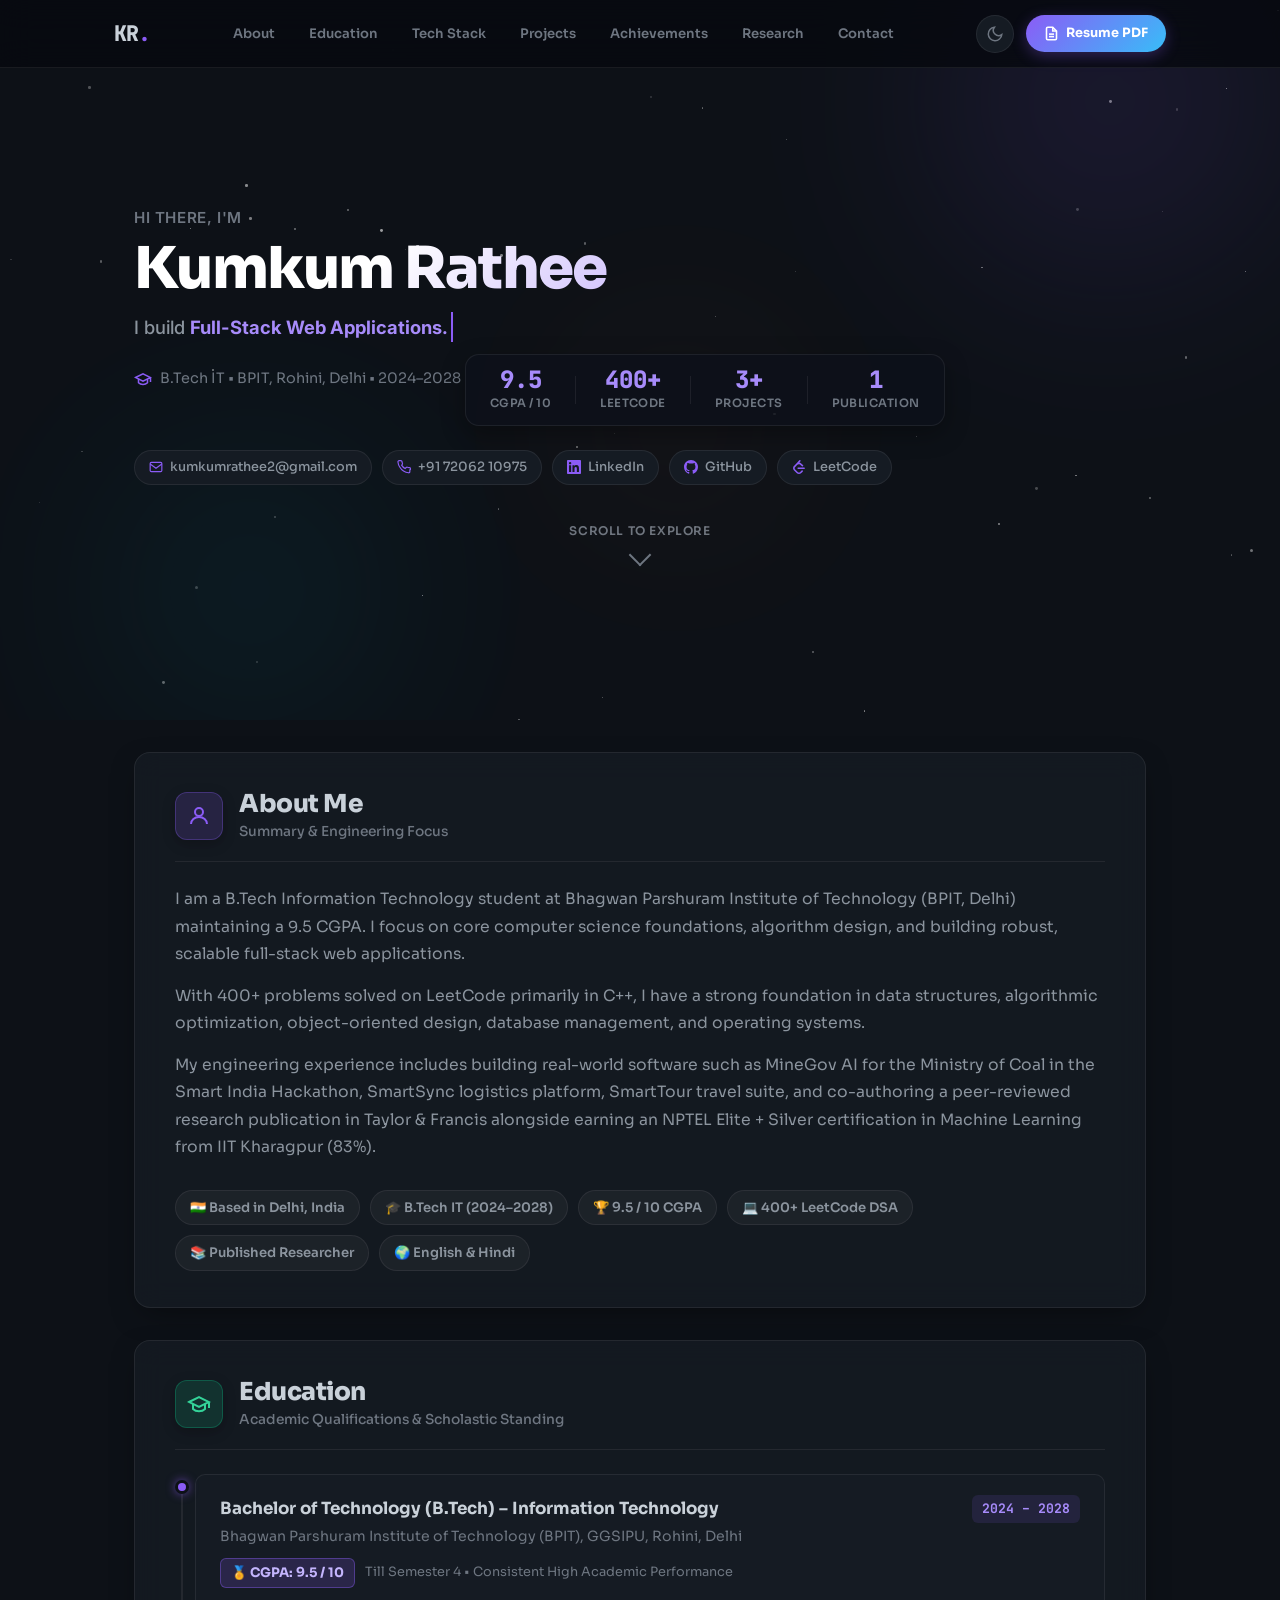
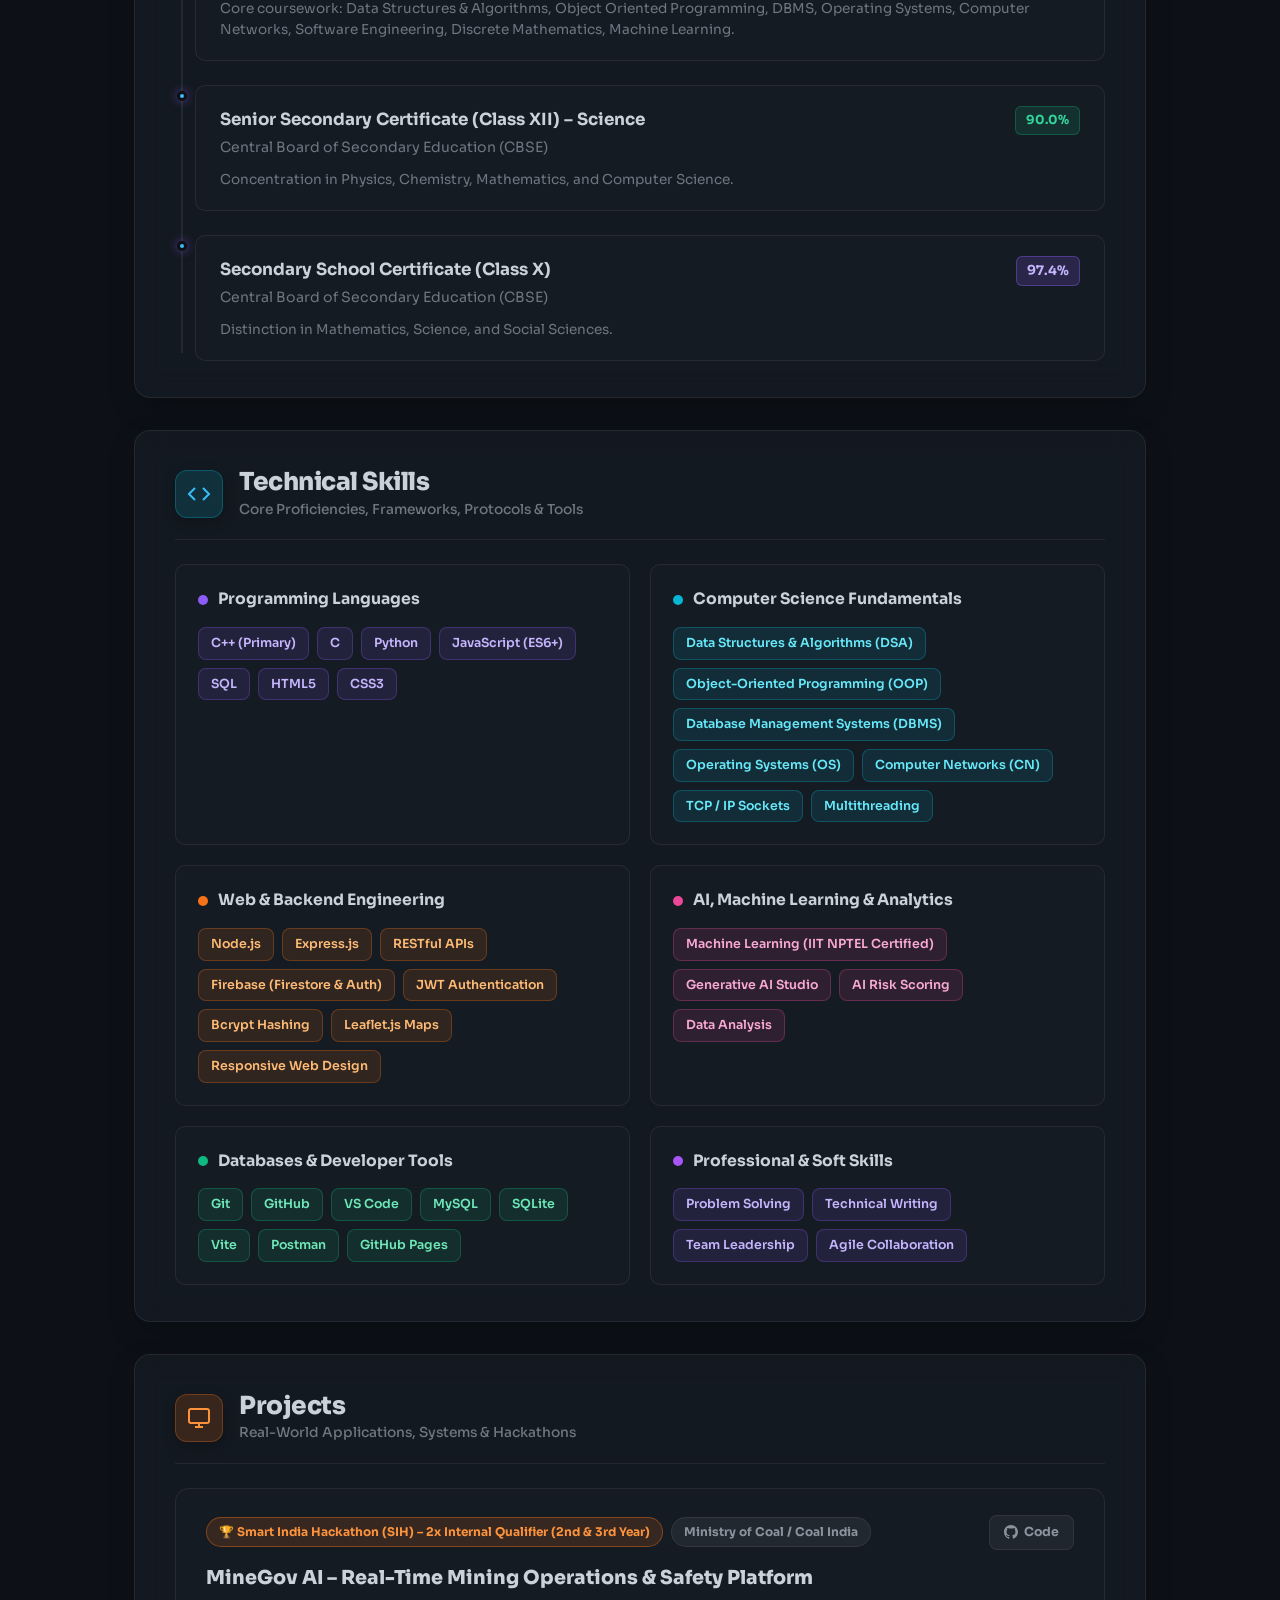
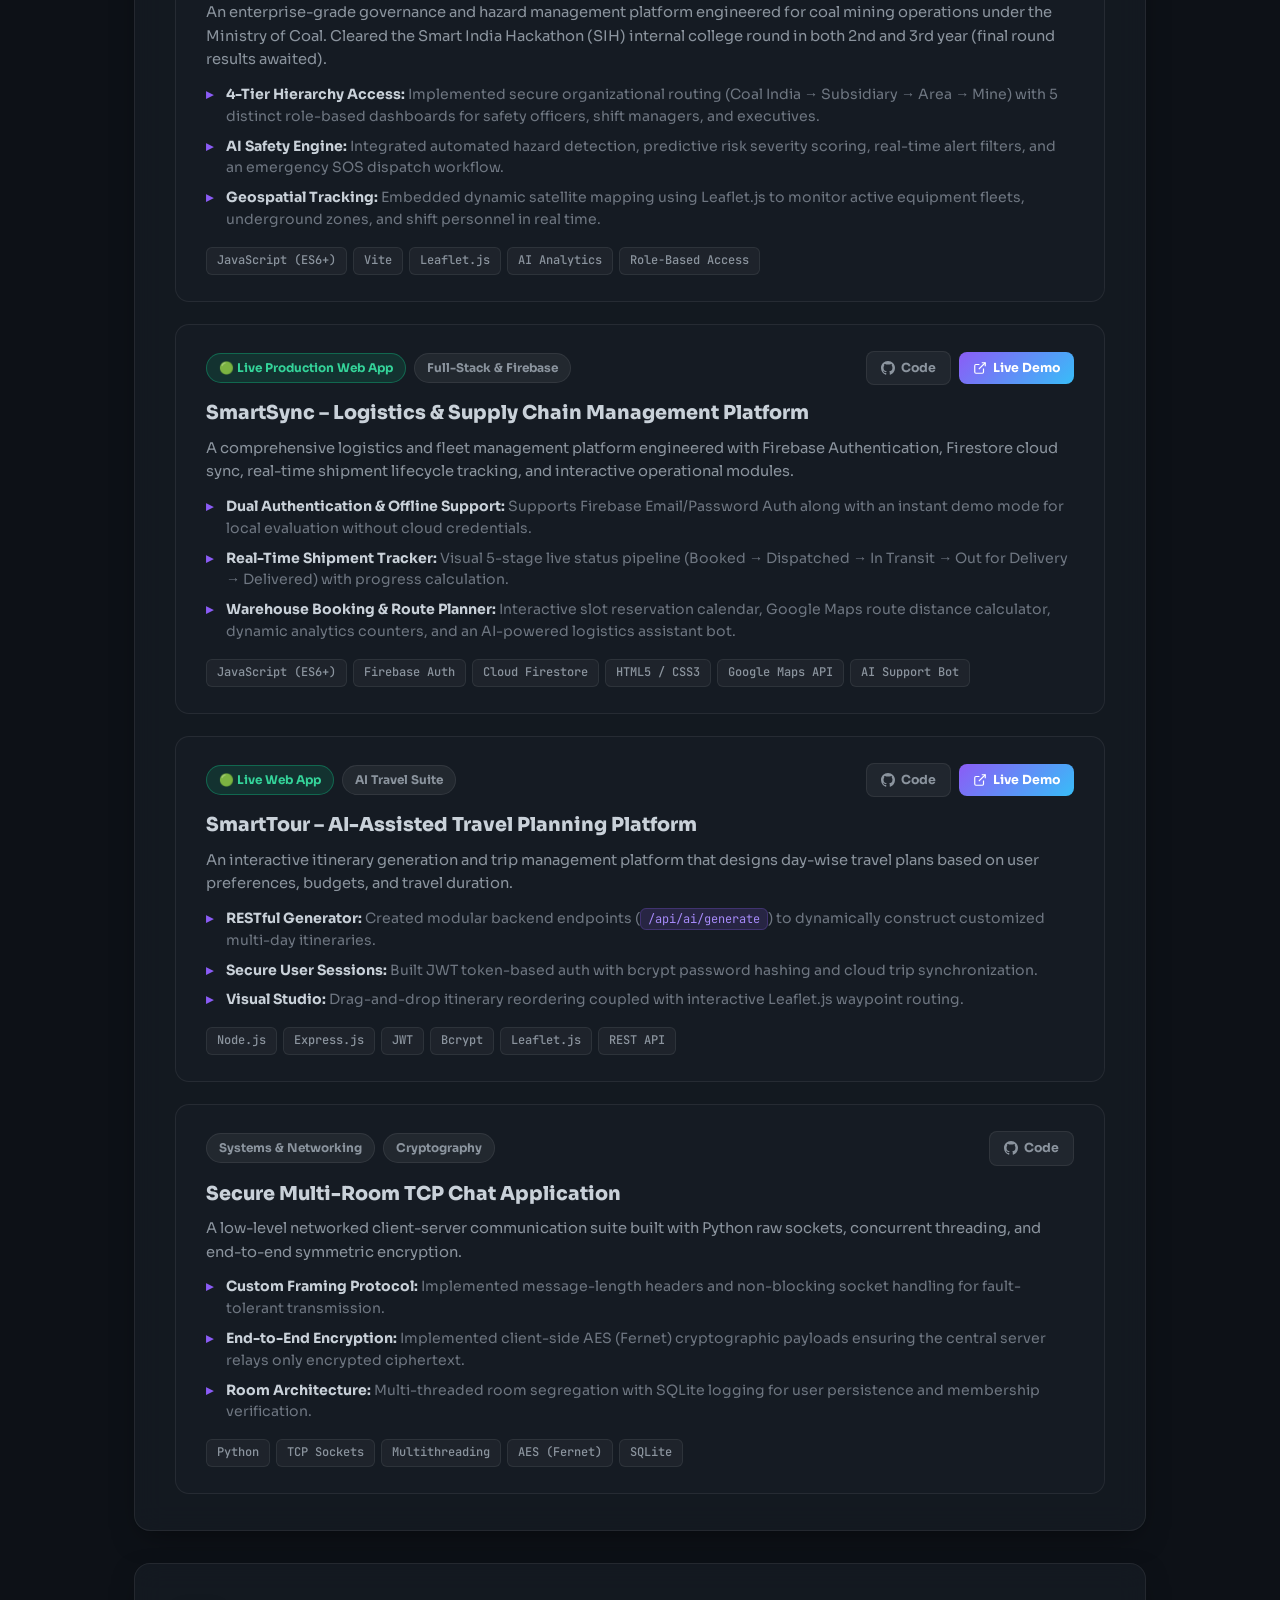
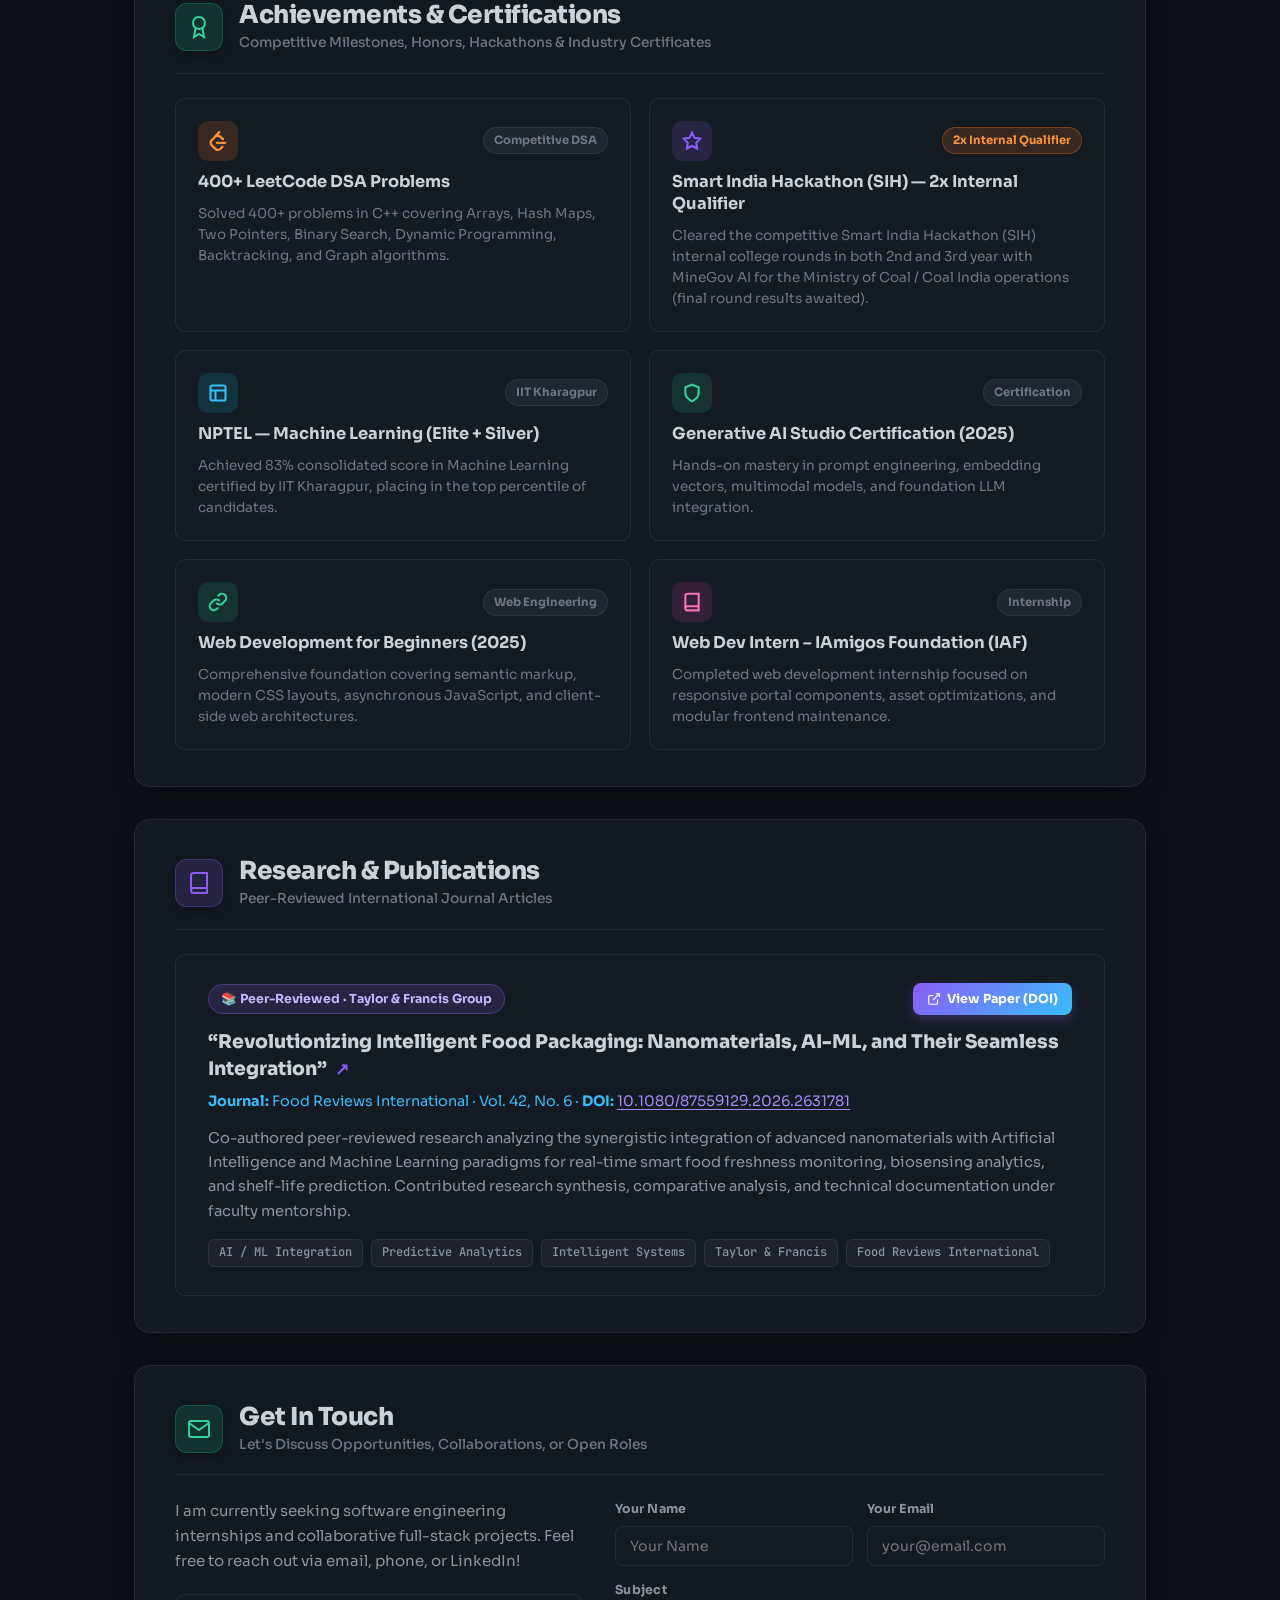
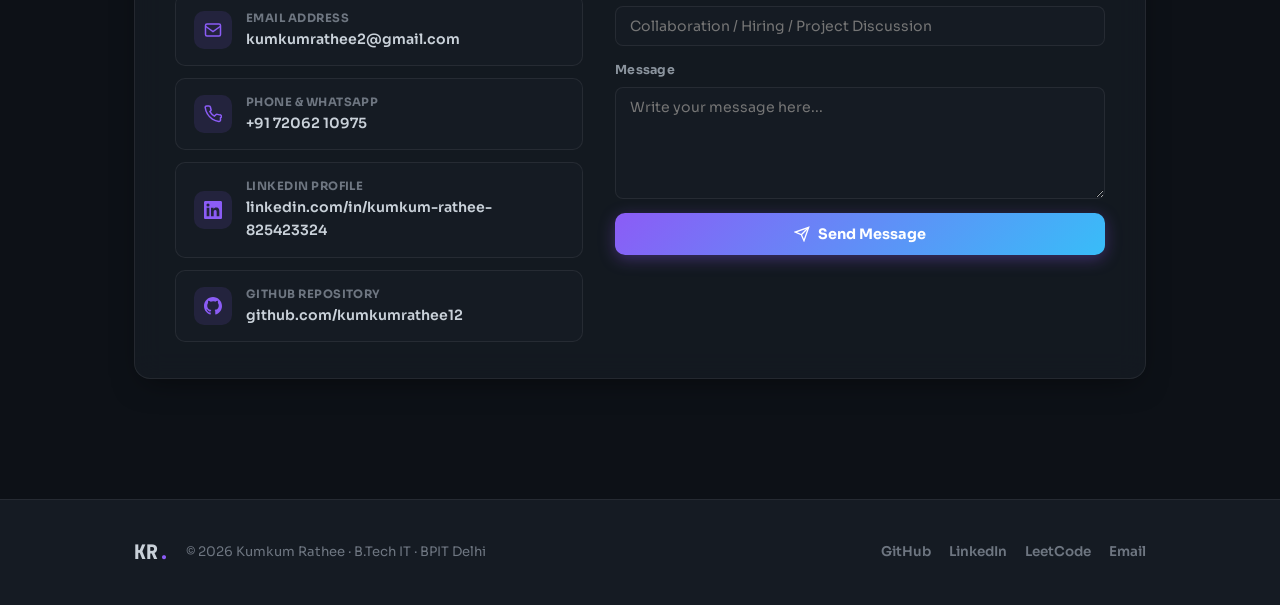
==== index.html @ d3986f44 "Remove photo circle and rings from hero section" ====
<!DOCTYPE html>
<html lang="en" data-theme="dark">
<head>
  <meta charset="UTF-8" />
  <meta name="viewport" content="width=device-width, initial-scale=1.0" />
  <title>Kumkum Rathee – B.Tech IT Student | Portfolio & Resume</title>
  <meta name="description" content="Portfolio & Resume of Kumkum Rathee – B.Tech IT student at BPIT with 9.5 CGPA, 400+ LeetCode problems, AI/ML research publication in Taylor & Francis, Smart India Hackathon project, and full-stack applications." />
  <meta name="keywords" content="Kumkum Rathee, resume, portfolio, B.Tech IT, BPIT, developer, full-stack, C++, JavaScript, Firebase, SmartSync, MineGov AI" />
  <meta property="og:title" content="Kumkum Rathee – Developer Portfolio & Resume" />
  <meta property="og:description" content="B.Tech IT student with 9.5 CGPA, published researcher, 400+ LeetCode, full-stack developer." />
  <meta property="og:image" content="photo.jpg" />
  <meta property="og:type" content="website" />
  <link rel="preconnect" href="https://fonts.googleapis.com" />
  <link rel="preconnect" href="https://fonts.gstatic.com" crossorigin />
  <link href="https://fonts.googleapis.com/css2?family=Sora:wght@300;400;500;600;700;800&family=JetBrains+Mono:wght@400;500;600;700&family=Inter:wght@400;500;600;700&display=swap" rel="stylesheet" />
  <style>
/* ═══ DESIGN TOKENS & CSS VARIABLES (EYE-FRIENDLY REFINED PALETTE) ═══ */
:root {
  --bg:          #0d1117;
  --bg2:         #151b23;
  --bg3:         #1c2128;
  --card-bg:     rgba(21, 27, 35, 0.82);
  --card-border: rgba(255, 255, 255, 0.07);
  --border-h:    rgba(167, 139, 250, 0.35);
  --text:        #c9d1d9;
  --text-dim:    #8b949e;
  --muted:       #6e7681;
  
  --accent:      #8b5cf6;
  --accent-light:#a78bfa;
  --accent2:     #38bdf8;
  --green:       #34d399;
  --orange:      #fb923c;
  --pink:        #f472b6;
  --blue:        #60a5fa;
  
  --radius:      16px;
  --rsm:         10px;
  --shadow:      0 10px 30px -10px rgba(0, 0, 0, 0.5);
  --glow:        0 0 20px rgba(139, 92, 246, 0.15);
  --nav-h:       68px;
}

[data-theme="light"] {
  --bg:          #f8fafc;
  --bg2:         #ffffff;
  --bg3:         #f1f5f9;
  --card-bg:     rgba(255, 255, 255, 0.92);
  --card-border: rgba(0, 0, 0, 0.07);
  --border-h:    rgba(139, 92, 246, 0.35);
  --text:        #334155;
  --text-dim:    #475569;
  --muted:       #64748b;
  --shadow:      0 10px 28px -8px rgba(15, 23, 42, 0.06);
  --glow:        0 0 20px rgba(139, 92, 246, 0.12);
}

/* ═══ RESET & BASE STYLES ══════════════════════════════════════════════ */
*, *::before, *::after {
  box-sizing: border-box;
  margin: 0;
  padding: 0;
}

html {
  scroll-behavior: smooth;
  scroll-padding-top: calc(var(--nav-h) + 24px);
}

body {
  font-family: 'Sora', -apple-system, BlinkMacSystemFont, 'Segoe UI', Roboto, sans-serif;
  background: var(--bg);
  color: var(--text);
  line-height: 1.65;
  overflow-x: hidden;
  transition: background 0.3s ease, color 0.3s ease;
  -webkit-font-smoothing: antialiased;
}

a {
  color: inherit;
  text-decoration: none;
}

img {
  max-width: 100%;
  display: block;
}

code {
  font-family: 'JetBrains Mono', monospace;
  font-size: 0.85em;
  background: rgba(139, 92, 246, 0.15);
  color: var(--accent-light);
  padding: 2px 7px;
  border-radius: 6px;
  border: 1px solid rgba(139, 92, 246, 0.25);
}

/* ═══ LAYOUT CONTAINERS ═════════════════════════════════════════════════ */
.container {
  width: 100%;
  max-width: 1060px;
  margin: 0 auto;
  padding: 0 24px;
}

/* Single-Column Sequential Main Stream */
.main-flow {
  display: flex;
  flex-direction: column;
  gap: 32px;
  padding: 32px 24px 80px;
}

.section-block {
  width: 100%;
}

/* ═══ CARD DESIGN ══════════════════════════════════════════════════════ */
.card {
  background: var(--card-bg);
  backdrop-filter: blur(14px);
  -webkit-backdrop-filter: blur(14px);
  border: 1px solid var(--card-border);
  border-radius: var(--radius);
  padding: 36px 40px;
  box-shadow: var(--shadow);
  transition: border-color 0.3s ease, transform 0.3s ease, box-shadow 0.3s ease;
}

.card:hover {
  border-color: var(--border-h);
}

/* Section Header (sh) */
.sh {
  display: flex;
  align-items: center;
  gap: 16px;
  margin-bottom: 24px;
  padding-bottom: 18px;
  border-bottom: 1px solid var(--card-border);
}

.sh-icon {
  width: 48px;
  height: 48px;
  border-radius: 12px;
  display: flex;
  align-items: center;
  justify-content: center;
  flex-shrink: 0;
  box-shadow: 0 4px 14px rgba(0, 0, 0, 0.2);
}

.sh-icon svg {
  width: 24px;
  height: 24px;
}

.ic-purple { background: rgba(139, 92, 246, 0.16); color: var(--accent); border: 1px solid rgba(139, 92, 246, 0.3); }
.ic-blue   { background: rgba(6, 182, 212, 0.16);  color: var(--accent2); border: 1px solid rgba(6, 182, 212, 0.3); }
.ic-orange { background: rgba(249, 115, 22, 0.16); color: var(--orange); border: 1px solid rgba(249, 115, 22, 0.3); }
.ic-green  { background: rgba(16, 185, 129, 0.16); color: var(--green); border: 1px solid rgba(16, 185, 129, 0.3); }

.section-title {
  font-size: 1.55rem;
  font-weight: 800;
  letter-spacing: -0.02em;
  color: var(--text);
  line-height: 1.2;
}

.section-subtitle {
  font-size: 0.86rem;
  color: var(--muted);
  font-weight: 500;
  margin-top: 2px;
}

/* ═══ NAVBAR ════════════════════════════════════════════════════════════ */
.navbar {
  position: fixed;
  top: 0;
  left: 0;
  right: 0;
  height: var(--nav-h);
  z-index: 999;
  background: rgba(7, 9, 15, 0.82);
  backdrop-filter: blur(16px);
  -webkit-backdrop-filter: blur(16px);
  border-bottom: 1px solid var(--card-border);
  transition: background 0.3s, border-color 0.3s;
}

[data-theme="light"] .navbar {
  background: rgba(246, 248, 252, 0.88);
}

.nav-container {
  max-width: 1100px;
  margin: 0 auto;
  padding: 0 24px;
  height: 100%;
  display: flex;
  align-items: center;
  justify-content: space-between;
  gap: 20px;
}

.nav-logo {
  font-family: 'JetBrains Mono', monospace;
  font-size: 1.35rem;
  font-weight: 800;
  color: var(--text);
  letter-spacing: -0.04em;
}

.nav-dot {
  color: var(--accent);
}

.nav-links {
  display: flex;
  gap: 6px;
  list-style: none;
}

.nav-link {
  padding: 7px 14px;
  border-radius: 50px;
  font-size: 0.82rem;
  font-weight: 600;
  color: var(--muted);
  transition: background 0.2s, color 0.2s;
}

.nav-link:hover, .nav-link.active {
  background: rgba(139, 92, 246, 0.15);
  color: var(--accent-light);
}

[data-theme="light"] .nav-link:hover,
[data-theme="light"] .nav-link.active {
  color: var(--accent);
}

.nav-actions {
  display: flex;
  align-items: center;
  gap: 12px;
}

.theme-toggle {
  width: 38px;
  height: 38px;
  border-radius: 50%;
  border: 1px solid var(--card-border);
  background: var(--bg2);
  cursor: pointer;
  color: var(--muted);
  display: flex;
  align-items: center;
  justify-content: center;
  transition: all 0.2s;
}

.theme-toggle:hover {
  background: rgba(139, 92, 246, 0.15);
  border-color: var(--border-h);
  color: var(--accent);
}

.theme-toggle svg {
  width: 18px;
  height: 18px;
}

[data-theme="dark"] .icon-sun,
[data-theme="light"] .icon-moon {
  display: none;
}

.nav-btn {
  display: inline-flex;
  align-items: center;
  gap: 7px;
  background: linear-gradient(135deg, var(--accent), var(--accent2));
  color: #ffffff;
  padding: 8px 18px;
  border-radius: 50px;
  font-size: 0.8rem;
  font-weight: 700;
  white-space: nowrap;
  box-shadow: 0 4px 15px rgba(139, 92, 246, 0.3);
  transition: transform 0.2s, box-shadow 0.2s, opacity 0.2s;
}

.nav-btn svg {
  width: 15px;
  height: 15px;
}

.nav-btn:hover {
  transform: translateY(-1px);
  box-shadow: 0 6px 20px rgba(139, 92, 246, 0.45);
  opacity: 0.95;
}

.hamburger {
  display: none;
  flex-direction: column;
  gap: 5px;
  background: none;
  border: none;
  cursor: pointer;
  padding: 6px;
}

.hamburger span {
  display: block;
  width: 22px;
  height: 2px;
  background: var(--muted);
  border-radius: 2px;
  transition: 0.3s;
}

/* ═══ HERO SECTION ══════════════════════════════════════════════════════ */
.hero {
  position: relative;
  overflow: hidden;
  background: var(--bg);
  padding: calc(var(--nav-h) + 40px) 0 60px;
  min-height: 80vh;
  display: flex;
  flex-direction: column;
  justify-content: center;
}

.hero-particles {
  position: absolute;
  inset: 0;
  pointer-events: none;
  overflow: hidden;
}

.hero-glow {
  position: absolute;
  border-radius: 50%;
  filter: blur(100px);
  pointer-events: none;
  opacity: 0.45;
}

.g1 {
  width: 520px;
  height: 520px;
  background: radial-gradient(circle, rgba(139, 92, 246, 0.38), transparent 70%);
  top: -160px;
  right: -90px;
}

.g2 {
  width: 380px;
  height: 380px;
  background: radial-gradient(circle, rgba(6, 182, 212, 0.3), transparent 70%);
  bottom: -60px;
  left: 60px;
}

.g3 {
  width: 280px;
  height: 280px;
  background: radial-gradient(circle, rgba(249, 115, 22, 0.2), transparent 70%);
  top: 40%;
  left: 42%;
}

[data-theme="light"] .hero-glow {
  opacity: 0.22;
}

.hero-inner {
  display: flex;
  align-items: center;
  gap: 56px;
  position: relative;
  z-index: 10;
}

.hero-photo-wrap {
  display: flex;
  flex-direction: column;
  align-items: center;
  gap: 16px;
  flex-shrink: 0;
}

.hero-photo {
  position: relative;
  width: 200px;
  height: 200px;
  border-radius: 50%;
  overflow: visible;
}

.hero-photo img {
  width: 100%;
  height: 100%;
  object-fit: cover;
  object-position: center 18%;
  border-radius: 50%;
  border: 3px solid rgba(139, 92, 246, 0.6);
  box-shadow: 0 0 35px rgba(139, 92, 246, 0.35);
  background: #131722;
}

.photo-ring {
  position: absolute;
  border-radius: 50%;
  border: 2px solid transparent;
  inset: 0;
  pointer-events: none;
}

.r1 {
  background: linear-gradient(var(--bg), var(--bg)) padding-box,
              linear-gradient(135deg, var(--accent), transparent 60%) border-box;
  animation: spin1 8s linear infinite;
}

.r2 {
  inset: -8px;
  background: linear-gradient(var(--bg), var(--bg)) padding-box,
              linear-gradient(315deg, var(--accent2), transparent 60%) border-box;
  animation: spin1 12s linear infinite reverse;
}

@keyframes spin1 {
  to { transform: rotate(360deg); }
}

.hero-open-badge {
  background: rgba(16, 185, 129, 0.12);
  border: 1px solid rgba(16, 185, 129, 0.3);
  color: var(--green);
  padding: 6px 16px;
  border-radius: 50px;
  font-size: 0.76rem;
  font-weight: 700;
  letter-spacing: 0.03em;
  display: inline-flex;
  align-items: center;
  gap: 6px;
}

.hero-text {
  flex: 1;
  min-width: 0;
}

.hero-greeting {
  font-size: 0.95rem;
  color: var(--muted);
  font-weight: 600;
  margin-bottom: 6px;
  font-family: 'Inter', sans-serif;
  letter-spacing: 0.04em;
  text-transform: uppercase;
}

.hero-name {
  font-size: clamp(2.4rem, 5vw, 3.6rem);
  font-weight: 800;
  line-height: 1.1;
  background: linear-gradient(135deg, #ffffff 25%, var(--accent-light) 75%, var(--accent) 100%);
  -webkit-background-clip: text;
  -webkit-text-fill-color: transparent;
  background-clip: text;
  margin-bottom: 12px;
  letter-spacing: -0.03em;
}

[data-theme="light"] .hero-name {
  background: linear-gradient(135deg, #0f172a 20%, var(--accent) 100%);
  -webkit-background-clip: text;
  background-clip: text;
}

.hero-role {
  display: flex;
  align-items: center;
  flex-wrap: wrap;
  font-size: 1.15rem;
  font-weight: 500;
  color: var(--text-dim);
  margin-bottom: 12px;
  font-family: 'Inter', sans-serif;
}

.typing-wrap {
  display: inline-flex;
  align-items: center;
}

#typing-text {
  color: var(--accent-light);
  font-weight: 700;
  border-right: 2px solid var(--accent);
  padding-right: 3px;
  min-width: 2px;
  animation: blink 0.7s step-end infinite;
}

[data-theme="light"] #typing-text {
  color: var(--accent);
}

@keyframes blink {
  50% { border-color: transparent; }
}

.hero-institute {
  display: inline-flex;
  align-items: center;
  gap: 8px;
  font-size: 0.9rem;
  color: var(--muted);
  margin-bottom: 22px;
}

.hero-institute svg {
  width: 18px;
  height: 18px;
  color: var(--accent);
}

/* Hero Stats Row */
.hero-stats-row {
  display: inline-flex;
  align-items: center;
  background: rgba(13, 17, 26, 0.85);
  border: 1px solid var(--card-border);
  border-radius: 14px;
  padding: 12px 24px;
  gap: 24px;
  margin-bottom: 24px;
  box-shadow: 0 8px 24px rgba(0, 0, 0, 0.3);
}

[data-theme="light"] .hero-stats-row {
  background: #ffffff;
  box-shadow: 0 4px 18px rgba(0, 0, 0, 0.06);
}

.hstat {
  display: flex;
  flex-direction: column;
  align-items: center;
}

.hstat-num {
  font-size: 1.5rem;
  font-weight: 800;
  font-family: 'JetBrains Mono', monospace;
  color: var(--accent-light);
  line-height: 1.1;
}

[data-theme="light"] .hstat-num {
  color: var(--accent);
}

.hstat-lbl {
  font-size: 0.72rem;
  color: var(--muted);
  font-weight: 600;
  text-transform: uppercase;
  letter-spacing: 0.04em;
}

.hstat-div {
  width: 1px;
  height: 28px;
  background: var(--card-border);
}

/* Quick Contact Chips */
.hero-contacts {
  display: flex;
  flex-wrap: wrap;
  gap: 10px;
}

.contact-chip {
  display: inline-flex;
  align-items: center;
  gap: 7px;
  background: var(--bg2);
  border: 1px solid var(--card-border);
  padding: 6px 14px;
  border-radius: 50px;
  font-size: 0.8rem;
  color: var(--text-dim);
  font-weight: 500;
  transition: all 0.2s;
}

.contact-chip svg {
  width: 14px;
  height: 14px;
  color: var(--accent);
}

.contact-chip:hover {
  background: rgba(139, 92, 246, 0.12);
  border-color: var(--border-h);
  color: var(--text);
  transform: translateY(-2px);
}

.scroll-hint {
  display: flex;
  flex-direction: column;
  align-items: center;
  gap: 6px;
  margin-top: 36px;
  color: var(--muted);
  font-size: 0.75rem;
  font-weight: 600;
  letter-spacing: 0.05em;
  text-transform: uppercase;
}

.scroll-arrow {
  width: 16px;
  height: 16px;
  border-right: 2px solid var(--muted);
  border-bottom: 2px solid var(--muted);
  transform: rotate(45deg);
  animation: bounce 1.8s infinite;
}

@keyframes bounce {
  0%, 20%, 50%, 80%, 100% { transform: translateY(0) rotate(45deg); }
  40% { transform: translateY(6px) rotate(45deg); }
  60% { transform: translateY(3px) rotate(45deg); }
}

/* ═══ 1. ABOUT SECTION ═════════════════════════════════════════════════ */
.about-content {
  display: flex;
  flex-direction: column;
  gap: 14px;
}

.about-text {
  font-size: 0.98rem;
  color: var(--text-dim);
  line-height: 1.75;
  font-weight: 400;
}

.about-chips {
  display: flex;
  flex-wrap: wrap;
  gap: 10px;
  margin-top: 14px;
}

.about-chip {
  background: rgba(255, 255, 255, 0.04);
  border: 1px solid var(--card-border);
  color: var(--text-dim);
  padding: 6px 14px;
  border-radius: 50px;
  font-size: 0.82rem;
  font-weight: 600;
}

[data-theme="light"] .about-chip {
  background: rgba(0, 0, 0, 0.03);
}

/* ═══ 2. TECHNICAL SKILLS SECTION ══════════════════════════════════════ */
.skills-sequential-grid {
  display: grid;
  grid-template-columns: repeat(auto-fit, minmax(310px, 1fr));
  gap: 20px;
}

.skill-category-card {
  background: var(--bg2);
  border: 1px solid var(--card-border);
  border-radius: var(--rsm);
  padding: 22px;
  display: flex;
  flex-direction: column;
  gap: 14px;
  transition: all 0.25s ease;
}

.skill-category-card:hover {
  border-color: var(--border-h);
  box-shadow: var(--glow);
}

.sg-header {
  display: flex;
  align-items: center;
  gap: 10px;
}

.sg-dot {
  width: 10px;
  height: 10px;
  border-radius: 50%;
  flex-shrink: 0;
}

.sg-title {
  font-size: 0.98rem;
  font-weight: 700;
  color: var(--text);
}

.tags {
  display: flex;
  flex-wrap: wrap;
  gap: 8px;
}

.tag {
  font-size: 0.78rem;
  font-weight: 600;
  padding: 5px 12px;
  border-radius: 8px;
  border: 1px solid transparent;
  transition: transform 0.15s, border-color 0.15s;
}

.tag:hover {
  transform: translateY(-2px);
}

.tp { background: rgba(139, 92, 246, 0.12); color: #c4b5fd; border-color: rgba(139, 92, 246, 0.28); }
.ts { background: rgba(6, 182, 212, 0.12);  color: #67e8f9; border-color: rgba(6, 182, 212, 0.28); }
.ta { background: rgba(249, 115, 22, 0.12); color: #fdba74; border-color: rgba(249, 115, 22, 0.28); }
.tm { background: rgba(16, 185, 129, 0.12); color: #6ee7b7; border-color: rgba(16, 185, 129, 0.28); }
.tg { background: rgba(236, 72, 153, 0.12); color: #f9a8d4; border-color: rgba(236, 72, 153, 0.28); }

[data-theme="light"] .tp { color: #6d28d9; background: rgba(139, 92, 246, 0.1); }
[data-theme="light"] .ts { color: #0e7490; background: rgba(6, 182, 212, 0.1); }
[data-theme="light"] .ta { color: #c2410c; background: rgba(249, 115, 22, 0.1); }
[data-theme="light"] .tm { color: #047857; background: rgba(16, 185, 129, 0.1); }
[data-theme="light"] .tg { color: #be185d; background: rgba(236, 72, 153, 0.1); }

/* ═══ 3. FEATURED PROJECTS SECTION ═════════════════════════════════════ */
.projects-stream {
  display: flex;
  flex-direction: column;
  gap: 22px;
}

.proj-featured-card {
  background: var(--bg2);
  border: 1px solid var(--card-border);
  border-radius: 14px;
  padding: 26px 30px;
  transition: all 0.3s ease;
  position: relative;
}

.proj-featured-card:hover {
  border-color: var(--border-h);
  box-shadow: 0 10px 30px rgba(0, 0, 0, 0.4);
  transform: translateY(-2px);
}

.proj-featured-header {
  display: flex;
  align-items: center;
  justify-content: space-between;
  flex-wrap: wrap;
  gap: 12px;
  margin-bottom: 12px;
}

.proj-badge-row {
  display: flex;
  align-items: center;
  flex-wrap: wrap;
  gap: 8px;
}

.proj-tag-badge {
  font-size: 0.75rem;
  font-weight: 700;
  padding: 4px 12px;
  border-radius: 50px;
  background: rgba(255, 255, 255, 0.06);
  border: 1px solid var(--card-border);
  color: var(--text-dim);
}

.proj-tag-badge.prize {
  background: rgba(249, 115, 22, 0.15);
  color: #fb923c;
  border-color: rgba(249, 115, 22, 0.4);
}

.proj-tag-badge.live {
  background: rgba(16, 185, 129, 0.15);
  color: #34d399;
  border-color: rgba(16, 185, 129, 0.4);
}

.proj-links {
  display: flex;
  align-items: center;
  gap: 8px;
}

.proj-action-btn {
  display: inline-flex;
  align-items: center;
  gap: 6px;
  padding: 6px 14px;
  border-radius: 8px;
  font-size: 0.78rem;
  font-weight: 700;
  background: rgba(255, 255, 255, 0.05);
  border: 1px solid var(--card-border);
  color: var(--text-dim);
  transition: all 0.2s;
}

.proj-action-btn svg {
  width: 14px;
  height: 14px;
}

.proj-action-btn:hover {
  background: rgba(139, 92, 246, 0.15);
  border-color: var(--accent);
  color: var(--text);
}

.proj-action-btn.live {
  background: linear-gradient(135deg, var(--accent), var(--accent2));
  color: #ffffff;
  border: none;
}

.proj-action-btn.live:hover {
  opacity: 0.9;
  box-shadow: 0 4px 14px rgba(139, 92, 246, 0.4);
}

.proj-title {
  font-size: 1.2rem;
  font-weight: 800;
  color: var(--text);
  margin-bottom: 8px;
}

.proj-desc {
  font-size: 0.92rem;
  color: var(--text-dim);
  line-height: 1.6;
  margin-bottom: 12px;
}

.proj-bullets {
  list-style: none;
  display: flex;
  flex-direction: column;
  gap: 8px;
  margin-bottom: 16px;
}

.proj-bullets li {
  position: relative;
  padding-left: 20px;
  font-size: 0.88rem;
  color: var(--muted);
  line-height: 1.55;
}

.proj-bullets li::before {
  content: '▸';
  position: absolute;
  left: 0;
  color: var(--accent);
  font-weight: 700;
}

.proj-bullets li strong {
  color: var(--text);
}

.proj-tech-row {
  display: flex;
  flex-wrap: wrap;
  gap: 6px;
}

.ptag {
  font-size: 0.75rem;
  font-family: 'JetBrains Mono', monospace;
  font-weight: 500;
  padding: 3px 10px;
  border-radius: 6px;
  background: rgba(255, 255, 255, 0.04);
  border: 1px solid var(--card-border);
  color: var(--text-dim);
}

/* ═══ 4. ACHIEVEMENTS & CERTIFICATIONS ═════════════════════════════════ */
.achievements-grid {
  display: grid;
  grid-template-columns: repeat(auto-fit, minmax(300px, 1fr));
  gap: 18px;
}

.ach-card {
  background: var(--bg2);
  border: 1px solid var(--card-border);
  border-radius: var(--rsm);
  padding: 22px;
  display: flex;
  flex-direction: column;
  gap: 10px;
  transition: all 0.25s ease;
}

.ach-card:hover {
  border-color: var(--border-h);
  transform: translateY(-2px);
}

.ach-card-top {
  display: flex;
  align-items: center;
  justify-content: space-between;
}

.ach-icon-box {
  width: 40px;
  height: 40px;
  border-radius: 10px;
  display: flex;
  align-items: center;
  justify-content: center;
}

.ach-icon-box svg {
  width: 20px;
  height: 20px;
}

.ai-o { background: rgba(249, 115, 22, 0.15); color: var(--orange); }
.ai-p { background: rgba(139, 92, 246, 0.15); color: var(--accent); }
.ai-b { background: rgba(6, 182, 212, 0.15);  color: var(--accent2); }
.ai-g { background: rgba(16, 185, 129, 0.15); color: var(--green); }
.ai-pk{ background: rgba(236, 72, 153, 0.15); color: var(--pink); }

.ach-badge {
  font-size: 0.72rem;
  font-weight: 700;
  padding: 3px 10px;
  border-radius: 50px;
  background: rgba(255, 255, 255, 0.05);
  border: 1px solid var(--card-border);
  color: var(--muted);
}

.ach-badge.prize {
  background: rgba(249, 115, 22, 0.15);
  color: #fb923c;
  border-color: rgba(249, 115, 22, 0.35);
}

.ach-card-title {
  font-size: 1.02rem;
  font-weight: 700;
  color: var(--text);
  line-height: 1.35;
}

.ach-card-desc {
  font-size: 0.85rem;
  color: var(--muted);
  line-height: 1.55;
}

/* ═══ 5. EDUCATION SECTION ═════════════════════════════════════════════ */
.edu-timeline {
  display: flex;
  flex-direction: column;
  gap: 24px;
  position: relative;
  padding-left: 20px;
}

.edu-timeline::before {
  content: '';
  position: absolute;
  left: 6px;
  top: 8px;
  bottom: 8px;
  width: 2px;
  background: var(--card-border);
}

.edu-item {
  position: relative;
}

.edu-dot {
  position: absolute;
  left: -20px;
  top: 6px;
  width: 14px;
  height: 14px;
  border-radius: 50%;
  background: var(--accent);
  border: 3px solid var(--bg);
  box-shadow: 0 0 10px rgba(139, 92, 246, 0.6);
}

.edu-dot.edu-dot-sm {
  width: 10px;
  height: 10px;
  left: -18px;
  background: var(--accent2);
}

.edu-body {
  background: var(--bg2);
  border: 1px solid var(--card-border);
  border-radius: var(--rsm);
  padding: 20px 24px;
}

.edu-top {
  display: flex;
  align-items: flex-start;
  justify-content: space-between;
  flex-wrap: wrap;
  gap: 8px;
  margin-bottom: 10px;
}

.edu-deg {
  font-size: 1.05rem;
  font-weight: 700;
  color: var(--text);
}

.edu-inst {
  font-size: 0.88rem;
  color: var(--muted);
  margin-top: 2px;
}

.edu-yr {
  font-size: 0.82rem;
  font-family: 'JetBrains Mono', monospace;
  font-weight: 700;
  color: var(--accent-light);
  background: rgba(139, 92, 246, 0.12);
  padding: 3px 10px;
  border-radius: 6px;
}

.edu-badges {
  display: flex;
  align-items: center;
  flex-wrap: wrap;
  gap: 10px;
  margin-bottom: 10px;
}

.ebadge {
  font-size: 0.78rem;
  font-weight: 700;
  padding: 3px 10px;
  border-radius: 6px;
  background: rgba(16, 185, 129, 0.14);
  color: var(--green);
  border: 1px solid rgba(16, 185, 129, 0.3);
}

.ebadge.highlight {
  font-size: 0.82rem;
  background: rgba(139, 92, 246, 0.18);
  color: #c4b5fd;
  border-color: rgba(139, 92, 246, 0.4);
}

.enote {
  font-size: 0.8rem;
  color: var(--muted);
}

.edu-desc {
  font-size: 0.85rem;
  color: var(--muted);
  line-height: 1.55;
}

/* ═══ 6. RESEARCH & PUBLICATIONS ═══════════════════════════════════════ */
.research-card {
  background: var(--bg2);
  border: 1px solid var(--card-border);
  border-radius: var(--rsm);
  padding: 28px 32px;
  position: relative;
  transition: all 0.25s ease;
}

.research-card:hover {
  border-color: var(--border-h);
  box-shadow: var(--glow);
}

.res-header-row {
  display: flex;
  align-items: center;
  justify-content: space-between;
  flex-wrap: wrap;
  gap: 12px;
  margin-bottom: 14px;
}

.res-badge {
  display: inline-flex;
  align-items: center;
  gap: 6px;
  font-size: 0.78rem;
  font-weight: 700;
  padding: 4px 12px;
  border-radius: 50px;
  background: rgba(139, 92, 246, 0.15);
  border: 1px solid rgba(139, 92, 246, 0.35);
  color: #c4b5fd;
}

.res-link-btn {
  display: inline-flex;
  align-items: center;
  gap: 6px;
  background: linear-gradient(135deg, var(--accent), var(--accent2));
  color: #ffffff;
  padding: 6px 14px;
  border-radius: 8px;
  font-size: 0.78rem;
  font-weight: 700;
  transition: all 0.2s ease;
  box-shadow: 0 4px 12px rgba(139, 92, 246, 0.3);
}

.res-link-btn svg {
  width: 14px;
  height: 14px;
}

.res-link-btn:hover {
  opacity: 0.92;
  transform: translateY(-1px);
  box-shadow: 0 6px 16px rgba(139, 92, 246, 0.45);
}

.res-title {
  font-size: 1.18rem;
  font-weight: 800;
  color: var(--text);
  line-height: 1.4;
  margin-bottom: 8px;
}

.res-title-link {
  color: var(--text);
  transition: color 0.2s;
}

.res-title-link:hover {
  color: var(--accent-light);
}

.ext-arrow {
  font-size: 0.9em;
  color: var(--accent);
  margin-left: 4px;
}

.res-meta {
  font-size: 0.9rem;
  color: var(--accent2);
  margin-bottom: 12px;
}

.doi-link {
  color: var(--accent-light);
  text-decoration: underline;
  text-underline-offset: 3px;
  transition: color 0.2s;
}

.doi-link:hover {
  color: #ffffff;
}

.res-desc {
  font-size: 0.92rem;
  color: var(--text-dim);
  line-height: 1.65;
  margin-bottom: 16px;
}

.res-tags {
  display: flex;
  flex-wrap: wrap;
  gap: 8px;
}

/* ═══ 7. CONTACT SECTION ═══════════════════════════════════════════════ */
.contact-layout {
  display: grid;
  grid-template-columns: 1fr 1.2fr;
  gap: 32px;
  align-items: start;
}

.contact-intro {
  font-size: 0.94rem;
  color: var(--text-dim);
  line-height: 1.65;
  margin-bottom: 20px;
}

.contact-detail-cards {
  display: flex;
  flex-direction: column;
  gap: 12px;
}

.contact-detail-card {
  display: flex;
  align-items: center;
  gap: 14px;
  background: var(--bg2);
  border: 1px solid var(--card-border);
  border-radius: var(--rsm);
  padding: 14px 18px;
  transition: all 0.2s ease;
}

.contact-detail-card:hover {
  border-color: var(--border-h);
  transform: translateX(4px);
}

.cdc-icon {
  width: 38px;
  height: 38px;
  border-radius: 10px;
  background: rgba(139, 92, 246, 0.12);
  color: var(--accent);
  display: flex;
  align-items: center;
  justify-content: center;
  flex-shrink: 0;
}

.cdc-icon svg {
  width: 18px;
  height: 18px;
}

.cdc-label {
  font-size: 0.72rem;
  font-weight: 700;
  color: var(--muted);
  text-transform: uppercase;
  letter-spacing: 0.04em;
}

.cdc-val {
  font-size: 0.88rem;
  font-weight: 600;
  color: var(--text);
}

/* Contact Form */
.contact-form {
  display: flex;
  flex-direction: column;
  gap: 14px;
}

.form-row {
  display: grid;
  grid-template-columns: 1fr 1fr;
  gap: 14px;
}

.form-group {
  display: flex;
  flex-direction: column;
  gap: 6px;
}

.form-group label {
  font-size: 0.78rem;
  font-weight: 700;
  color: var(--text-dim);
  letter-spacing: 0.02em;
}

.form-group input,
.form-group textarea {
  background: var(--bg2);
  border: 1px solid var(--card-border);
  border-radius: 8px;
  padding: 10px 14px;
  font-family: inherit;
  font-size: 0.88rem;
  color: var(--text);
  outline: none;
  transition: border-color 0.2s, box-shadow 0.2s;
}

.form-group input:focus,
.form-group textarea:focus {
  border-color: var(--accent);
  box-shadow: 0 0 0 3px rgba(139, 92, 246, 0.18);
}

.form-submit {
  display: inline-flex;
  align-items: center;
  justify-content: center;
  gap: 8px;
  background: linear-gradient(135deg, var(--accent), var(--accent2));
  color: #ffffff;
  border: none;
  border-radius: 10px;
  padding: 12px 24px;
  font-family: inherit;
  font-size: 0.9rem;
  font-weight: 700;
  cursor: pointer;
  transition: all 0.25s ease;
  box-shadow: 0 4px 16px rgba(139, 92, 246, 0.35);
}

.form-submit svg {
  width: 16px;
  height: 16px;
}

.form-submit:hover {
  opacity: 0.95;
  transform: translateY(-2px);
  box-shadow: 0 6px 22px rgba(139, 92, 246, 0.5);
}

.form-note {
  font-size: 0.85rem;
  font-weight: 600;
  margin-top: 4px;
}

/* ═══ FOOTER ════════════════════════════════════════════════════════════ */
.footer {
  border-top: 1px solid var(--card-border);
  background: var(--bg2);
  padding: 36px 0;
  margin-top: 40px;
}

.footer-inner {
  display: flex;
  align-items: center;
  justify-content: space-between;
  flex-wrap: wrap;
  gap: 16px;
}

.footer-left {
  display: flex;
  align-items: center;
  gap: 16px;
}

.footer-logo {
  font-family: 'JetBrains Mono', monospace;
  font-size: 1.25rem;
  font-weight: 800;
  color: var(--text);
}

.footer-copy {
  font-size: 0.82rem;
  color: var(--muted);
}

.footer-links {
  display: flex;
  gap: 18px;
}

.footer-links a {
  font-size: 0.84rem;
  font-weight: 600;
  color: var(--muted);
  transition: color 0.2s;
}

.footer-links a:hover {
  color: var(--accent);
}

/* ═══ ANIMATIONS & REVEAL ═══════════════════════════════════════════════ */
.reveal {
  opacity: 0;
  transform: translateY(22px);
  transition: opacity 0.65s cubic-bezier(0.16, 1, 0.3, 1),
              transform 0.65s cubic-bezier(0.16, 1, 0.3, 1);
}

.reveal.in-view {
  opacity: 1;
  transform: translateY(0);
}

/* ═══ RESPONSIVE BREAKPOINTS ════════════════════════════════════════════ */
@media (max-width: 900px) {
  .hero-inner {
    flex-direction: column;
    text-align: center;
    gap: 32px;
  }

  .hero-role {
    justify-content: center;
  }

  .hero-contacts {
    justify-content: center;
  }

  .contact-layout {
    grid-template-columns: 1fr;
  }
}

@media (max-width: 768px) {
  .card {
    padding: 26px 20px;
  }

  .nav-links {
    position: fixed;
    top: var(--nav-h);
    left: 0;
    right: 0;
    background: var(--bg2);
    border-bottom: 1px solid var(--card-border);
    flex-direction: column;
    padding: 16px 24px;
    gap: 8px;
    display: none;
  }

  .nav-links.open {
    display: flex;
  }

  .hamburger {
    display: flex;
  }

  .form-row {
    grid-template-columns: 1fr;
  }
}

</style>
</head>
<body>

<!-- ░░ NAVIGATION ░░ -->
<nav class="navbar" id="navbar">
  <div class="nav-container">
    <a href="#hero" class="nav-logo">KR<span class="nav-dot">.</span></a>
    <ul class="nav-links" id="nav-links">
      <li><a href="#section-about"        class="nav-link">About</a></li>
      <li><a href="#section-education"    class="nav-link">Education</a></li>
      <li><a href="#section-skills"       class="nav-link">Tech Stack</a></li>
      <li><a href="#section-projects"     class="nav-link">Projects</a></li>
      <li><a href="#section-achievements" class="nav-link">Achievements</a></li>
      <li><a href="#section-research"     class="nav-link">Research</a></li>
      <li><a href="#section-contact"      class="nav-link">Contact</a></li>
    </ul>
    <div class="nav-actions">
      <button class="theme-toggle" id="theme-toggle" aria-label="Toggle theme" title="Toggle light/dark mode">
        <svg class="icon-moon" viewBox="0 0 24 24" fill="none" stroke="currentColor" stroke-width="2"><path d="M21 12.79A9 9 0 1 1 11.21 3 7 7 0 0 0 21 12.79z"/></svg>
        <svg class="icon-sun"  viewBox="0 0 24 24" fill="none" stroke="currentColor" stroke-width="2"><circle cx="12" cy="12" r="5"/><line x1="12" y1="1" x2="12" y2="3"/><line x1="12" y1="21" x2="12" y2="23"/><line x1="4.22" y1="4.22" x2="5.64" y2="5.64"/><line x1="18.36" y1="18.36" x2="19.78" y2="19.78"/><line x1="1" y1="12" x2="3" y2="12"/><line x1="21" y1="12" x2="23" y2="12"/><line x1="4.22" y1="19.78" x2="5.64" y2="18.36"/><line x1="18.36" y1="5.64" x2="19.78" y2="4.22"/></svg>
      </button>
      <a href="Kumkum_Rathee_Resume.html" target="_blank" class="nav-btn" id="nav-download" title="Open Clean Printable Resume with Clickable Links">
        <svg viewBox="0 0 24 24" fill="none" stroke="currentColor" stroke-width="2.5"><path d="M14 2H6a2 2 0 0 0-2 2v16a2 2 0 0 0 2 2h12a2 2 0 0 0 2-2V8z"/><polyline points="14 2 14 8 20 8"/><line x1="16" y1="13" x2="8" y2="13"/><line x1="16" y1="17" x2="8" y2="17"/></svg>
        Resume PDF
      </a>
      <button class="hamburger" id="hamburger" aria-label="Menu">
        <span></span><span></span><span></span>
      </button>
    </div>
  </div>
</nav>

<!-- ░░ HERO SECTION ░░ -->
<header class="hero" id="hero">
  <div class="hero-particles" id="particles"></div>
  <div class="hero-glow g1"></div>
  <div class="hero-glow g2"></div>
  <div class="hero-glow g3"></div>

  <div class="container hero-inner">


    <div class="hero-text">
      <p class="hero-greeting">Hi there, I'm</p>
      <h1 class="hero-name">Kumkum Rathee</h1>
      <p class="hero-role">
        <span class="role-prefix">I build&nbsp;</span>
        <span class="typing-wrap"><span class="typing-cursor" id="typing-text"></span></span>
      </p>
      <p class="hero-institute">
        <svg viewBox="0 0 24 24" fill="none" stroke="currentColor" stroke-width="2"><path d="M22 10v6M2 10l10-5 10 5-10 5z"/><path d="M6 12v5c3 3 9 3 12 0v-5"/></svg>
        B.Tech IT &bull; BPIT, Rohini, Delhi &bull; 2024&ndash;2028
      </p>

      <!-- Stats Bar -->
      <div class="hero-stats-row">
        <div class="hstat">
          <span class="hstat-num" data-target="9.5" data-decimal="1">0</span>
          <span class="hstat-lbl">CGPA / 10</span>
        </div>
        <div class="hstat-div"></div>
        <div class="hstat">
          <span class="hstat-num" data-target="400" data-suffix="+">0</span>
          <span class="hstat-lbl">LeetCode</span>
        </div>
        <div class="hstat-div"></div>
        <div class="hstat">
          <span class="hstat-num" data-target="3" data-suffix="+">0</span>
          <span class="hstat-lbl">Projects</span>
        </div>
        <div class="hstat-div"></div>
        <div class="hstat">
          <span class="hstat-num" data-target="1">0</span>
          <span class="hstat-lbl">Publication</span>
        </div>
      </div>

      <!-- Contact Quick Chips -->
      <div class="hero-contacts">
        <a href="mailto:kumkumrathee2@gmail.com" class="contact-chip" id="contact-email">
          <svg viewBox="0 0 24 24" fill="none" stroke="currentColor" stroke-width="2"><rect x="2" y="4" width="20" height="16" rx="2"/><path d="m2 7 10 7 10-7"/></svg>
          kumkumrathee2@gmail.com
        </a>
        <a href="tel:+917206210975" class="contact-chip" id="contact-phone">
          <svg viewBox="0 0 24 24" fill="none" stroke="currentColor" stroke-width="2"><path d="M22 16.92v3a2 2 0 0 1-2.18 2 19.79 19.79 0 0 1-8.63-3.07A19.5 19.5 0 0 1 4.69 12a19.79 19.79 0 0 1-3.07-8.67A2 2 0 0 1 3.6 1.18h3a2 2 0 0 1 2 1.72c.127.96.361 1.903.7 2.81a2 2 0 0 1-.45 2.11L7.91 8.75a16 16 0 0 0 6 6l1.84-1.84a2 2 0 0 1 2.11-.45c.907.339 1.85.573 2.81.7A2 2 0 0 1 22 16.92z"/></svg>
          +91 72062 10975
        </a>
        <a href="https://www.linkedin.com/in/kumkum-rathee-825423324/" target="_blank" rel="noopener" class="contact-chip" id="contact-linkedin">
          <svg viewBox="0 0 24 24" fill="currentColor"><path d="M20.447 20.452h-3.554v-5.569c0-1.328-.027-3.037-1.852-3.037-1.853 0-2.136 1.445-2.136 2.939v5.667H9.351V9h3.414v1.561h.046c.477-.9 1.637-1.85 3.37-1.85 3.601 0 4.267 2.37 4.267 5.455v6.286zM5.337 7.433a2.062 2.062 0 0 1-2.063-2.065 2.064 2.064 0 1 1 2.063 2.065zm1.782 13.019H3.555V9h3.564v11.452zM22.225 0H1.771C.792 0 0 .774 0 1.729v20.542C0 23.227.792 24 1.771 24h20.451C23.2 24 24 23.227 24 22.271V1.729C24 .774 23.2 0 22.222 0h.003z"/></svg>
          LinkedIn
        </a>
        <a href="https://github.com/kumkumrathee12" target="_blank" rel="noopener" class="contact-chip" id="contact-github">
          <svg viewBox="0 0 24 24" fill="currentColor"><path d="M12 0C5.374 0 0 5.373 0 12c0 5.302 3.438 9.8 8.207 11.387.599.111.793-.261.793-.577v-2.234c-3.338.726-4.033-1.416-4.033-1.416-.546-1.387-1.333-1.756-1.333-1.756-1.089-.745.083-.729.083-.729 1.205.084 1.839 1.237 1.839 1.237 1.07 1.834 2.807 1.304 3.492.997.107-.775.418-1.305.762-1.604-2.665-.305-5.467-1.334-5.467-5.931 0-1.311.469-2.381 1.236-3.221-.124-.303-.535-1.524.117-3.176 0 0 1.008-.322 3.301 1.23A11.509 11.509 0 0 1 12 5.803c1.02.005 2.047.138 3.006.404 2.291-1.552 3.297-1.23 3.297-1.23.653 1.653.242 2.874.118 3.176.77.84 1.235 1.911 1.235 3.221 0 4.609-2.807 5.624-5.479 5.921.43.372.823 1.102.823 2.222v3.293c0 .319.192.694.801.576C20.566 21.797 24 17.3 24 12c0-6.627-5.373-12-12-12z"/></svg>
          GitHub
        </a>
        <a href="https://leetcode.com/u/Kumkumrathee_12/" target="_blank" rel="noopener" class="contact-chip" id="contact-leetcode">
          <svg viewBox="0 0 24 24" fill="currentColor"><path d="M13.483 0a1.374 1.374 0 0 0-.961.438L7.116 6.226l-3.854 4.126a5.266 5.266 0 0 0-1.209 2.104 5.35 5.35 0 0 0-.125.513 5.527 5.527 0 0 0 .062 2.362 5.83 5.83 0 0 0 .349 1.017 5.938 5.938 0 0 0 1.271 1.818l4.277 4.193.039.038c2.248 2.165 5.852 2.133 8.063-.074l2.396-2.392c.54-.54.54-1.414.003-1.955a1.378 1.378 0 0 0-1.951-.003l-2.396 2.392a3.021 3.021 0 0 1-4.205.038l-.02-.019-4.276-4.193c-.652-.64-.972-1.469-.948-2.263a2.68 2.68 0 0 1 .066-.523 2.545 2.545 0 0 1 .619-1.164L9.13 8.114c1.058-1.134 3.204-1.274 4.43-.278l3.501 2.831c.593.48 1.461.387 1.94-.207a1.384 1.384 0 0 0-.207-1.943l-3.5-2.831c-.8-.647-1.766-1.045-2.774-1.202l2.015-2.158A1.384 1.384 0 0 0 13.483 0zm-2.866 12.815a1.38 1.38 0 0 0-1.38 1.382 1.38 1.38 0 0 0 1.38 1.382H20.79a1.38 1.38 0 0 0 1.38-1.382 1.38 1.38 0 0 0-1.38-1.382z"/></svg>
          LeetCode
        </a>
      </div>
    </div>
  </div>

  <div class="scroll-hint">
    <span>Scroll to explore</span>
    <div class="scroll-arrow"></div>
  </div>
</header>

<!-- ░░ MAIN SEQUENTIAL STREAM (ONE BY ONE ORDER) ░░ -->
<main class="main-flow container">

  <!-- ══════════════════════════════════════════════════
       1. ABOUT ME (First)
  ══════════════════════════════════════════════════ -->
  <section class="section-block card reveal" id="section-about">
    <div class="sh">
      <div class="sh-icon ic-purple">
        <svg viewBox="0 0 24 24" fill="none" stroke="currentColor" stroke-width="2"><circle cx="12" cy="8" r="4"/><path d="M4 20c0-4 3.6-7 8-7s8 3 8 7"/></svg>
      </div>
      <div>
        <h2 class="section-title">About Me</h2>
        <p class="section-subtitle">Summary & Engineering Focus</p>
      </div>
    </div>

    <div class="about-content">
      <p class="about-text">
        I am a B.Tech Information Technology student at Bhagwan Parshuram Institute of Technology (BPIT, Delhi) maintaining a 9.5 CGPA. I focus on core computer science foundations, algorithm design, and building robust, scalable full-stack web applications.
      </p>
      <p class="about-text">
        With 400+ problems solved on LeetCode primarily in C++, I have a strong foundation in data structures, algorithmic optimization, object-oriented design, database management, and operating systems.
      </p>
      <p class="about-text">
        My engineering experience includes building real-world software such as MineGov AI for the Ministry of Coal in the Smart India Hackathon, SmartSync logistics platform, SmartTour travel suite, and co-authoring a peer-reviewed research publication in Taylor &amp; Francis alongside earning an NPTEL Elite + Silver certification in Machine Learning from IIT Kharagpur (83%).
      </p>

      <div class="about-chips">
        <span class="about-chip">&#x1F1EE;&#x1F1F3; Based in Delhi, India</span>
        <span class="about-chip">&#x1F393; B.Tech IT (2024&ndash;2028)</span>
        <span class="about-chip">&#x1F3C6; 9.5 / 10 CGPA</span>
        <span class="about-chip">&#x1F4BB; 400+ LeetCode DSA</span>
        <span class="about-chip">&#x1F4DA; Published Researcher</span>
        <span class="about-chip">&#x1F30D; English &amp; Hindi</span>
      </div>
    </div>
  </section>

  <!-- ══════════════════════════════════════════════════
       2. EDUCATION (Second)
  ══════════════════════════════════════════════════ -->
  <section class="section-block card reveal" id="section-education">
    <div class="sh">
      <div class="sh-icon ic-green">
        <svg viewBox="0 0 24 24" fill="none" stroke="currentColor" stroke-width="2"><path d="M22 10v6M2 10l10-5 10 5-10 5z"/><path d="M6 12v5c3 3 9 3 12 0v-5"/></svg>
      </div>
      <div>
        <h2 class="section-title">Education</h2>
        <p class="section-subtitle">Academic Qualifications &amp; Scholastic Standing</p>
      </div>
    </div>

    <div class="edu-timeline">
      
      <!-- B.Tech -->
      <div class="edu-item">
        <div class="edu-dot"></div>
        <div class="edu-body">
          <div class="edu-top">
            <div>
              <h3 class="edu-deg">Bachelor of Technology (B.Tech) – Information Technology</h3>
              <p class="edu-inst">Bhagwan Parshuram Institute of Technology (BPIT), GGSIPU, Rohini, Delhi</p>
            </div>
            <span class="edu-yr">2024 &ndash; 2028</span>
          </div>
          <div class="edu-badges">
            <span class="ebadge highlight">&#x1F3C5; CGPA: 9.5 / 10</span>
            <span class="enote">Till Semester 4 &bull; Consistent High Academic Performance</span>
          </div>
          <p class="edu-desc">Core coursework: Data Structures &amp; Algorithms, Object Oriented Programming, DBMS, Operating Systems, Computer Networks, Software Engineering, Discrete Mathematics, Machine Learning.</p>
        </div>
      </div>

      <!-- Class XII -->
      <div class="edu-item">
        <div class="edu-dot edu-dot-sm"></div>
        <div class="edu-body">
          <div class="edu-top">
            <div>
              <h3 class="edu-deg">Senior Secondary Certificate (Class XII) – Science</h3>
              <p class="edu-inst">Central Board of Secondary Education (CBSE)</p>
            </div>
            <span class="ebadge">90.0%</span>
          </div>
          <p class="edu-desc">Concentration in Physics, Chemistry, Mathematics, and Computer Science.</p>
        </div>
      </div>

      <!-- Class X -->
      <div class="edu-item">
        <div class="edu-dot edu-dot-sm"></div>
        <div class="edu-body">
          <div class="edu-top">
            <div>
              <h3 class="edu-deg">Secondary School Certificate (Class X)</h3>
              <p class="edu-inst">Central Board of Secondary Education (CBSE)</p>
            </div>
            <span class="ebadge highlight">97.4%</span>
          </div>
          <p class="edu-desc">Distinction in Mathematics, Science, and Social Sciences.</p>
        </div>
      </div>

    </div>
  </section>

  <!-- ══════════════════════════════════════════════════
       3. TECH STACK / TECHNICAL SKILLS (Third)
  ══════════════════════════════════════════════════ -->
  <section class="section-block card reveal" id="section-skills">
    <div class="sh">
      <div class="sh-icon ic-blue">
        <svg viewBox="0 0 24 24" fill="none" stroke="currentColor" stroke-width="2"><polyline points="16 18 22 12 16 6"/><polyline points="8 6 2 12 8 18"/></svg>
      </div>
      <div>
        <h2 class="section-title">Technical Skills</h2>
        <p class="section-subtitle">Core Proficiencies, Frameworks, Protocols &amp; Tools</p>
      </div>
    </div>

    <div class="skills-sequential-grid">
      
      <!-- Languages -->
      <div class="skill-category-card">
        <div class="sg-header">
          <span class="sg-dot" style="background:#8b5cf6"></span>
          <h3 class="sg-title">Programming Languages</h3>
        </div>
        <div class="tags">
          <span class="tag tp">C++ (Primary)</span>
          <span class="tag tp">C</span>
          <span class="tag tp">Python</span>
          <span class="tag tp">JavaScript (ES6+)</span>
          <span class="tag tp">SQL</span>
          <span class="tag tp">HTML5</span>
          <span class="tag tp">CSS3</span>
        </div>
      </div>

      <!-- CS Fundamentals -->
      <div class="skill-category-card">
        <div class="sg-header">
          <span class="sg-dot" style="background:#06b6d4"></span>
          <h3 class="sg-title">Computer Science Fundamentals</h3>
        </div>
        <div class="tags">
          <span class="tag ts">Data Structures &amp; Algorithms (DSA)</span>
          <span class="tag ts">Object-Oriented Programming (OOP)</span>
          <span class="tag ts">Database Management Systems (DBMS)</span>
          <span class="tag ts">Operating Systems (OS)</span>
          <span class="tag ts">Computer Networks (CN)</span>
          <span class="tag ts">TCP / IP Sockets</span>
          <span class="tag ts">Multithreading</span>
        </div>
      </div>

      <!-- Web & Backend Development -->
      <div class="skill-category-card">
        <div class="sg-header">
          <span class="sg-dot" style="background:#f97316"></span>
          <h3 class="sg-title">Web &amp; Backend Engineering</h3>
        </div>
        <div class="tags">
          <span class="tag ta">Node.js</span>
          <span class="tag ta">Express.js</span>
          <span class="tag ta">RESTful APIs</span>
          <span class="tag ta">Firebase (Firestore &amp; Auth)</span>
          <span class="tag ta">JWT Authentication</span>
          <span class="tag ta">Bcrypt Hashing</span>
          <span class="tag ta">Leaflet.js Maps</span>
          <span class="tag ta">Responsive Web Design</span>
        </div>
      </div>

      <!-- AI, ML & Data -->
      <div class="skill-category-card">
        <div class="sg-header">
          <span class="sg-dot" style="background:#ec4899"></span>
          <h3 class="sg-title">AI, Machine Learning &amp; Analytics</h3>
        </div>
        <div class="tags">
          <span class="tag tg">Machine Learning (IIT NPTEL Certified)</span>
          <span class="tag tg">Generative AI Studio</span>
          <span class="tag tg">AI Risk Scoring</span>
          <span class="tag tg">Data Analysis</span>
        </div>
      </div>

      <!-- Tools, Databases & Platforms -->
      <div class="skill-category-card">
        <div class="sg-header">
          <span class="sg-dot" style="background:#10b981"></span>
          <h3 class="sg-title">Databases &amp; Developer Tools</h3>
        </div>
        <div class="tags">
          <span class="tag tm">Git</span>
          <span class="tag tm">GitHub</span>
          <span class="tag tm">VS Code</span>
          <span class="tag tm">MySQL</span>
          <span class="tag tm">SQLite</span>
          <span class="tag tm">Vite</span>
          <span class="tag tm">Postman</span>
          <span class="tag tm">GitHub Pages</span>
        </div>
      </div>

      <!-- Soft Skills -->
      <div class="skill-category-card">
        <div class="sg-header">
          <span class="sg-dot" style="background:#a855f7"></span>
          <h3 class="sg-title">Professional &amp; Soft Skills</h3>
        </div>
        <div class="tags">
          <span class="tag tp">Problem Solving</span>
          <span class="tag tp">Technical Writing</span>
          <span class="tag tp">Team Leadership</span>
          <span class="tag tp">Agile Collaboration</span>
        </div>
      </div>

    </div>
  </section>

  <!-- ══════════════════════════════════════════════════
       3. PROJECTS (Third)
  ══════════════════════════════════════════════════ -->
  <section class="section-block card reveal" id="section-projects">
    <div class="sh">
      <div class="sh-icon ic-orange">
        <svg viewBox="0 0 24 24" fill="none" stroke="currentColor" stroke-width="2"><rect x="2" y="3" width="20" height="14" rx="2"/><path d="M8 21h8M12 17v4"/></svg>
      </div>
      <div>
        <h2 class="section-title">Projects</h2>
        <p class="section-subtitle">Real-World Applications, Systems &amp; Hackathons</p>
      </div>
    </div>

    <div class="projects-stream">

      <!-- PROJECT 1: MineGov AI -->
      <div class="proj-featured-card" id="project-minegov">
        <div class="proj-featured-header">
          <div class="proj-badge-row">
            <span class="proj-tag-badge prize">&#x1F3C6; Smart India Hackathon (SIH) – 2x Internal Qualifier (2nd &amp; 3rd Year)</span>
            <span class="proj-tag-badge">Ministry of Coal / Coal India</span>
          </div>
          <div class="proj-links">
            <a href="https://github.com/kumkumrathee12" target="_blank" rel="noopener" class="proj-action-btn" title="View Source">
              <svg viewBox="0 0 24 24" fill="currentColor"><path d="M12 0C5.374 0 0 5.373 0 12c0 5.302 3.438 9.8 8.207 11.387.599.111.793-.261.793-.577v-2.234c-3.338.726-4.033-1.416-4.033-1.416-.546-1.387-1.333-1.756-1.333-1.756-1.089-.745.083-.729.083-.729 1.205.084 1.839 1.237 1.839 1.237 1.07 1.834 2.807 1.304 3.492.997.107-.775.418-1.305.762-1.604-2.665-.305-5.467-1.334-5.467-5.931 0-1.311.469-2.381 1.236-3.221-.124-.303-.535-1.524.117-3.176 0 0 1.008-.322 3.301 1.23A11.509 11.509 0 0 1 12 5.803c1.02.005 2.047.138 3.006.404 2.291-1.552 3.297-1.23 3.297-1.23.653 1.653.242 2.874.118 3.176.77.84 1.235 1.911 1.235 3.221 0 4.609-2.807 5.624-5.479 5.921.43.372.823 1.102.823 2.222v3.293c0 .319.192.694.801.576C20.566 21.797 24 17.3 24 12c0-6.627-5.373-12-12-12z"/></svg>
              Code
            </a>
          </div>
        </div>
        <h3 class="proj-title">MineGov AI – Real-Time Mining Operations &amp; Safety Platform</h3>
        <p class="proj-desc">
          An enterprise-grade governance and hazard management platform engineered for coal mining operations under the Ministry of Coal. Cleared the Smart India Hackathon (SIH) internal college round in both 2nd and 3rd year (final round results awaited).
        </p>
        <ul class="proj-bullets">
          <li><strong>4-Tier Hierarchy Access:</strong> Implemented secure organizational routing (Coal India &rarr; Subsidiary &rarr; Area &rarr; Mine) with 5 distinct role-based dashboards for safety officers, shift managers, and executives.</li>
          <li><strong>AI Safety Engine:</strong> Integrated automated hazard detection, predictive risk severity scoring, real-time alert filters, and an emergency SOS dispatch workflow.</li>
          <li><strong>Geospatial Tracking:</strong> Embedded dynamic satellite mapping using Leaflet.js to monitor active equipment fleets, underground zones, and shift personnel in real time.</li>
        </ul>
        <div class="proj-tech-row">
          <span class="ptag">JavaScript (ES6+)</span>
          <span class="ptag">Vite</span>
          <span class="ptag">Leaflet.js</span>
          <span class="ptag">AI Analytics</span>
          <span class="ptag">Role-Based Access</span>
        </div>
      </div>

      <!-- PROJECT 2: SmartSync Logistics -->
      <div class="proj-featured-card" id="project-smartsync">
        <div class="proj-featured-header">
          <div class="proj-badge-row">
            <span class="proj-tag-badge live">&#x1F7E2; Live Production Web App</span>
            <span class="proj-tag-badge">Full-Stack &amp; Firebase</span>
          </div>
          <div class="proj-links">
            <a href="https://github.com/kumkumrathee12/smartSync" target="_blank" rel="noopener" class="proj-action-btn" title="View Source">
              <svg viewBox="0 0 24 24" fill="currentColor"><path d="M12 0C5.374 0 0 5.373 0 12c0 5.302 3.438 9.8 8.207 11.387.599.111.793-.261.793-.577v-2.234c-3.338.726-4.033-1.416-4.033-1.416-.546-1.387-1.333-1.756-1.333-1.756-1.089-.745.083-.729.083-.729 1.205.084 1.839 1.237 1.839 1.237 1.07 1.834 2.807 1.304 3.492.997.107-.775.418-1.305.762-1.604-2.665-.305-5.467-1.334-5.467-5.931 0-1.311.469-2.381 1.236-3.221-.124-.303-.535-1.524.117-3.176 0 0 1.008-.322 3.301 1.23A11.509 11.509 0 0 1 12 5.803c1.02.005 2.047.138 3.006.404 2.291-1.552 3.297-1.23 3.297-1.23.653 1.653.242 2.874.118 3.176.77.84 1.235 1.911 1.235 3.221 0 4.609-2.807 5.624-5.479 5.921.43.372.823 1.102.823 2.222v3.293c0 .319.192.694.801.576C20.566 21.797 24 17.3 24 12c0-6.627-5.373-12-12-12z"/></svg>
              Code
            </a>
            <a href="https://kumkumrathee12.github.io/smartSync/" target="_blank" rel="noopener" class="proj-action-btn live" title="Open Live App">
              <svg viewBox="0 0 24 24" fill="none" stroke="currentColor" stroke-width="2"><path d="M18 13v6a2 2 0 0 1-2 2H5a2 2 0 0 1-2-2V8a2 2 0 0 1 2-2h6"/><polyline points="15 3 21 3 21 9"/><line x1="10" y1="14" x2="21" y2="3"/></svg>
              Live Demo
            </a>
          </div>
        </div>
        <h3 class="proj-title">SmartSync – Logistics &amp; Supply Chain Management Platform</h3>
        <p class="proj-desc">
          A comprehensive logistics and fleet management platform engineered with Firebase Authentication, Firestore cloud sync, real-time shipment lifecycle tracking, and interactive operational modules.
        </p>
        <ul class="proj-bullets">
          <li><strong>Dual Authentication &amp; Offline Support:</strong> Supports Firebase Email/Password Auth along with an instant demo mode for local evaluation without cloud credentials.</li>
          <li><strong>Real-Time Shipment Tracker:</strong> Visual 5-stage live status pipeline (Booked &rarr; Dispatched &rarr; In Transit &rarr; Out for Delivery &rarr; Delivered) with progress calculation.</li>
          <li><strong>Warehouse Booking &amp; Route Planner:</strong> Interactive slot reservation calendar, Google Maps route distance calculator, dynamic analytics counters, and an AI-powered logistics assistant bot.</li>
        </ul>
        <div class="proj-tech-row">
          <span class="ptag">JavaScript (ES6+)</span>
          <span class="ptag">Firebase Auth</span>
          <span class="ptag">Cloud Firestore</span>
          <span class="ptag">HTML5 / CSS3</span>
          <span class="ptag">Google Maps API</span>
          <span class="ptag">AI Support Bot</span>
        </div>
      </div>

      <!-- PROJECT 3: SmartTour -->
      <div class="proj-featured-card" id="project-smarttour">
        <div class="proj-featured-header">
          <div class="proj-badge-row">
            <span class="proj-tag-badge live">&#x1F7E2; Live Web App</span>
            <span class="proj-tag-badge">AI Travel Suite</span>
          </div>
          <div class="proj-links">
            <a href="https://github.com/kumkumrathee12/SmartTour" target="_blank" rel="noopener" class="proj-action-btn" title="View Source">
              <svg viewBox="0 0 24 24" fill="currentColor"><path d="M12 0C5.374 0 0 5.373 0 12c0 5.302 3.438 9.8 8.207 11.387.599.111.793-.261.793-.577v-2.234c-3.338.726-4.033-1.416-4.033-1.416-.546-1.387-1.333-1.756-1.333-1.756-1.089-.745.083-.729.083-.729 1.205.084 1.839 1.237 1.839 1.237 1.07 1.834 2.807 1.304 3.492.997.107-.775.418-1.305.762-1.604-2.665-.305-5.467-1.334-5.467-5.931 0-1.311.469-2.381 1.236-3.221-.124-.303-.535-1.524.117-3.176 0 0 1.008-.322 3.301 1.23A11.509 11.509 0 0 1 12 5.803c1.02.005 2.047.138 3.006.404 2.291-1.552 3.297-1.23 3.297-1.23.653 1.653.242 2.874.118 3.176.77.84 1.235 1.911 1.235 3.221 0 4.609-2.807 5.624-5.479 5.921.43.372.823 1.102.823 2.222v3.293c0 .319.192.694.801.576C20.566 21.797 24 17.3 24 12c0-6.627-5.373-12-12-12z"/></svg>
              Code
            </a>
            <a href="https://kumkumrathee12.github.io/SmartTour/" target="_blank" rel="noopener" class="proj-action-btn live" title="Open Live App">
              <svg viewBox="0 0 24 24" fill="none" stroke="currentColor" stroke-width="2"><path d="M18 13v6a2 2 0 0 1-2 2H5a2 2 0 0 1-2-2V8a2 2 0 0 1 2-2h6"/><polyline points="15 3 21 3 21 9"/><line x1="10" y1="14" x2="21" y2="3"/></svg>
              Live Demo
            </a>
          </div>
        </div>
        <h3 class="proj-title">SmartTour – AI-Assisted Travel Planning Platform</h3>
        <p class="proj-desc">
          An interactive itinerary generation and trip management platform that designs day-wise travel plans based on user preferences, budgets, and travel duration.
        </p>
        <ul class="proj-bullets">
          <li><strong>RESTful Generator:</strong> Created modular backend endpoints (<code>/api/ai/generate</code>) to dynamically construct customized multi-day itineraries.</li>
          <li><strong>Secure User Sessions:</strong> Built JWT token-based auth with bcrypt password hashing and cloud trip synchronization.</li>
          <li><strong>Visual Studio:</strong> Drag-and-drop itinerary reordering coupled with interactive Leaflet.js waypoint routing.</li>
        </ul>
        <div class="proj-tech-row">
          <span class="ptag">Node.js</span>
          <span class="ptag">Express.js</span>
          <span class="ptag">JWT</span>
          <span class="ptag">Bcrypt</span>
          <span class="ptag">Leaflet.js</span>
          <span class="ptag">REST API</span>
        </div>
      </div>

      <!-- PROJECT 4: Socket Chat -->
      <div class="proj-featured-card" id="project-chat">
        <div class="proj-featured-header">
          <div class="proj-badge-row">
            <span class="proj-tag-badge">Systems &amp; Networking</span>
            <span class="proj-tag-badge">Cryptography</span>
          </div>
          <div class="proj-links">
            <a href="https://github.com/kumkumrathee12/socket-chat-app" target="_blank" rel="noopener" class="proj-action-btn" title="View Source">
              <svg viewBox="0 0 24 24" fill="currentColor"><path d="M12 0C5.374 0 0 5.373 0 12c0 5.302 3.438 9.8 8.207 11.387.599.111.793-.261.793-.577v-2.234c-3.338.726-4.033-1.416-4.033-1.416-.546-1.387-1.333-1.756-1.333-1.756-1.089-.745.083-.729.083-.729 1.205.084 1.839 1.237 1.839 1.237 1.07 1.834 2.807 1.304 3.492.997.107-.775.418-1.305.762-1.604-2.665-.305-5.467-1.334-5.467-5.931 0-1.311.469-2.381 1.236-3.221-.124-.303-.535-1.524.117-3.176 0 0 1.008-.322 3.301 1.23A11.509 11.509 0 0 1 12 5.803c1.02.005 2.047.138 3.006.404 2.291-1.552 3.297-1.23 3.297-1.23.653 1.653.242 2.874.118 3.176.77.84 1.235 1.911 1.235 3.221 0 4.609-2.807 5.624-5.479 5.921.43.372.823 1.102.823 2.222v3.293c0 .319.192.694.801.576C20.566 21.797 24 17.3 24 12c0-6.627-5.373-12-12-12z"/></svg>
              Code
            </a>
          </div>
        </div>
        <h3 class="proj-title">Secure Multi-Room TCP Chat Application</h3>
        <p class="proj-desc">
          A low-level networked client-server communication suite built with Python raw sockets, concurrent threading, and end-to-end symmetric encryption.
        </p>
        <ul class="proj-bullets">
          <li><strong>Custom Framing Protocol:</strong> Implemented message-length headers and non-blocking socket handling for fault-tolerant transmission.</li>
          <li><strong>End-to-End Encryption:</strong> Implemented client-side AES (Fernet) cryptographic payloads ensuring the central server relays only encrypted ciphertext.</li>
          <li><strong>Room Architecture:</strong> Multi-threaded room segregation with SQLite logging for user persistence and membership verification.</li>
        </ul>
        <div class="proj-tech-row">
          <span class="ptag">Python</span>
          <span class="ptag">TCP Sockets</span>
          <span class="ptag">Multithreading</span>
          <span class="ptag">AES (Fernet)</span>
          <span class="ptag">SQLite</span>
        </div>
      </div>

    </div>
  </section>

  <!-- ══════════════════════════════════════════════════
       4. ACHIEVEMENTS & CERTIFICATIONS (Fourth)
  ══════════════════════════════════════════════════ -->
  <section class="section-block card reveal" id="section-achievements">
    <div class="sh">
      <div class="sh-icon ic-green">
        <svg viewBox="0 0 24 24" fill="none" stroke="currentColor" stroke-width="2"><circle cx="12" cy="8" r="6"/><path d="M15.477 12.89 17 22l-5-3-5 3 1.523-9.11"/></svg>
      </div>
      <div>
        <h2 class="section-title">Achievements &amp; Certifications</h2>
        <p class="section-subtitle">Competitive Milestones, Honors, Hackathons &amp; Industry Certificates</p>
      </div>
    </div>

    <div class="achievements-grid">
      
      <!-- Card 1: LeetCode -->
      <div class="ach-card">
        <div class="ach-card-top">
          <div class="ach-icon-box ai-o">
            <svg viewBox="0 0 24 24" fill="currentColor"><path d="M13.483 0a1.374 1.374 0 0 0-.961.438L7.116 6.226l-3.854 4.126a5.266 5.266 0 0 0-1.209 2.104 5.35 5.35 0 0 0-.125.513 5.527 5.527 0 0 0 .062 2.362 5.83 5.83 0 0 0 .349 1.017 5.938 5.938 0 0 0 1.271 1.818l4.277 4.193.039.038c2.248 2.165 5.852 2.133 8.063-.074l2.396-2.392c.54-.54.54-1.414.003-1.955a1.378 1.378 0 0 0-1.951-.003l-2.396 2.392a3.021 3.021 0 0 1-4.205.038l-.02-.019-4.276-4.193c-.652-.64-.972-1.469-.948-2.263a2.68 2.68 0 0 1 .066-.523 2.545 2.545 0 0 1 .619-1.164L9.13 8.114c1.058-1.134 3.204-1.274 4.43-.278l3.501 2.831c.593.48 1.461.387 1.94-.207a1.384 1.384 0 0 0-.207-1.943l-3.5-2.831c-.8-.647-1.766-1.045-2.774-1.202l2.015-2.158A1.384 1.384 0 0 0 13.483 0zm-2.866 12.815a1.38 1.38 0 0 0-1.38 1.382 1.38 1.38 0 0 0 1.38 1.382H20.79a1.38 1.38 0 0 0 1.38-1.382 1.38 1.38 0 0 0-1.38-1.382z"/></svg>
          </div>
          <span class="ach-badge">Competitive DSA</span>
        </div>
        <h4 class="ach-card-title">400+ LeetCode DSA Problems</h4>
        <p class="ach-card-desc">Solved 400+ problems in C++ covering Arrays, Hash Maps, Two Pointers, Binary Search, Dynamic Programming, Backtracking, and Graph algorithms.</p>
      </div>

      <!-- Card 2: SIH -->
      <div class="ach-card">
        <div class="ach-card-top">
          <div class="ach-icon-box ai-p">
            <svg viewBox="0 0 24 24" fill="none" stroke="currentColor" stroke-width="2.5"><polygon points="12 2 15.09 8.26 22 9.27 17 14.14 18.18 21.02 12 17.77 5.82 21.02 7 14.14 2 9.27 8.91 8.26 12 2"/></svg>
          </div>
          <span class="ach-badge prize">2x Internal Qualifier</span>
        </div>
        <h4 class="ach-card-title">Smart India Hackathon (SIH) — 2x Internal Qualifier</h4>
        <p class="ach-card-desc">Cleared the competitive Smart India Hackathon (SIH) internal college rounds in both 2nd and 3rd year with MineGov AI for the Ministry of Coal / Coal India operations (final round results awaited).</p>
      </div>

      <!-- Card 3: NPTEL IIT -->
      <div class="ach-card">
        <div class="ach-card-top">
          <div class="ach-icon-box ai-b">
            <svg viewBox="0 0 24 24" fill="none" stroke="currentColor" stroke-width="2.5"><rect x="3" y="3" width="18" height="18" rx="2"/><path d="M3 9h18M9 21V9"/></svg>
          </div>
          <span class="ach-badge">IIT Kharagpur</span>
        </div>
        <h4 class="ach-card-title">NPTEL — Machine Learning (Elite + Silver)</h4>
        <p class="ach-card-desc">Achieved 83% consolidated score in Machine Learning certified by IIT Kharagpur, placing in the top percentile of candidates.</p>
      </div>

      <!-- Card 4: Generative AI -->
      <div class="ach-card">
        <div class="ach-card-top">
          <div class="ach-icon-box ai-g">
            <svg viewBox="0 0 24 24" fill="none" stroke="currentColor" stroke-width="2.5"><path d="M12 22s8-4 8-10V5l-8-3-8 3v7c0 6 8 10 8 10z"/></svg>
          </div>
          <span class="ach-badge">Certification</span>
        </div>
        <h4 class="ach-card-title">Generative AI Studio Certification (2025)</h4>
        <p class="ach-card-desc">Hands-on mastery in prompt engineering, embedding vectors, multimodal models, and foundation LLM integration.</p>
      </div>

      <!-- Card 5: Web Dev Certification -->
      <div class="ach-card">
        <div class="ach-card-top">
          <div class="ach-icon-box ai-g">
            <svg viewBox="0 0 24 24" fill="none" stroke="currentColor" stroke-width="2.5"><path d="M10 13a5 5 0 0 0 7.54.54l3-3a5 5 0 0 0-7.07-7.07l-1.72 1.71"/><path d="M14 11a5 5 0 0 0-7.54-.54l-3 3a5 5 0 0 0 7.07 7.07l1.71-1.71"/></svg>
          </div>
          <span class="ach-badge">Web Engineering</span>
        </div>
        <h4 class="ach-card-title">Web Development for Beginners (2025)</h4>
        <p class="ach-card-desc">Comprehensive foundation covering semantic markup, modern CSS layouts, asynchronous JavaScript, and client-side web architectures.</p>
      </div>

      <!-- Card 6: Internship -->
      <div class="ach-card">
        <div class="ach-card-top">
          <div class="ach-icon-box ai-pk">
            <svg viewBox="0 0 24 24" fill="none" stroke="currentColor" stroke-width="2.5"><path d="M4 19.5A2.5 2.5 0 0 1 6.5 17H20"/><path d="M6.5 2H20v20H6.5A2.5 2.5 0 0 1 4 19.5v-15A2.5 2.5 0 0 1 6.5 2z"/></svg>
          </div>
          <span class="ach-badge">Internship</span>
        </div>
        <h4 class="ach-card-title">Web Dev Intern – IAmigos Foundation (IAF)</h4>
        <p class="ach-card-desc">Completed web development internship focused on responsive portal components, asset optimizations, and modular frontend maintenance.</p>
      </div>

    </div>
  </section>

  <!-- ══════════════════════════════════════════════════
       5. RESEARCH & PUBLICATIONS (Fifth)
  ══════════════════════════════════════════════════ -->
  <section class="section-block card reveal" id="section-research">
    <div class="sh">
      <div class="sh-icon ic-purple">
        <svg viewBox="0 0 24 24" fill="none" stroke="currentColor" stroke-width="2"><path d="M4 19.5A2.5 2.5 0 0 1 6.5 17H20"/><path d="M6.5 2H20v20H6.5A2.5 2.5 0 0 1 4 19.5v-15A2.5 2.5 0 0 1 6.5 2z"/></svg>
      </div>
      <div>
        <h2 class="section-title">Research &amp; Publications</h2>
        <p class="section-subtitle">Peer-Reviewed International Journal Articles</p>
      </div>
    </div>

    <div class="research-card" id="research-paper">
      <div class="res-header-row">
        <div class="res-badge">&#x1F4DA; Peer-Reviewed &middot; Taylor &amp; Francis Group</div>
        <a href="https://www.tandfonline.com/doi/abs/10.1080/87559129.2026.2631781" target="_blank" rel="noopener" class="res-link-btn" title="View Published Paper on Taylor & Francis">
          <svg viewBox="0 0 24 24" fill="none" stroke="currentColor" stroke-width="2"><path d="M18 13v6a2 2 0 0 1-2 2H5a2 2 0 0 1-2-2V8a2 2 0 0 1 2-2h6"/><polyline points="15 3 21 3 21 9"/><line x1="10" y1="14" x2="21" y2="3"/></svg>
          View Paper (DOI)
        </a>
      </div>
      <h3 class="res-title">
        <a href="https://www.tandfonline.com/doi/abs/10.1080/87559129.2026.2631781" target="_blank" rel="noopener" class="res-title-link">
          &ldquo;Revolutionizing Intelligent Food Packaging: Nanomaterials, AI-ML, and Their Seamless Integration&rdquo;
          <span class="ext-arrow">&#x2197;</span>
        </a>
      </h3>
      <p class="res-meta">
        <strong>Journal:</strong> Food Reviews International &middot; Vol. 42, No. 6 &middot; <strong>DOI:</strong> <a href="https://www.tandfonline.com/doi/abs/10.1080/87559129.2026.2631781" target="_blank" rel="noopener" class="doi-link">10.1080/87559129.2026.2631781</a>
      </p>
      <p class="res-desc">
        Co-authored peer-reviewed research analyzing the synergistic integration of advanced nanomaterials with Artificial Intelligence and Machine Learning paradigms for real-time smart food freshness monitoring, biosensing analytics, and shelf-life prediction. Contributed research synthesis, comparative analysis, and technical documentation under faculty mentorship.
      </p>
      <div class="res-tags">
        <span class="ptag">AI / ML Integration</span>
        <span class="ptag">Predictive Analytics</span>
        <span class="ptag">Intelligent Systems</span>
        <span class="ptag">Taylor &amp; Francis</span>
        <span class="ptag">Food Reviews International</span>
      </div>
    </div>
  </section>

  <!-- ══════════════════════════════════════════════════
       7. CONTACT (Seventh)
  ══════════════════════════════════════════════════ -->
  <section class="section-block card reveal" id="section-contact">
    <div class="sh">
      <div class="sh-icon ic-green">
        <svg viewBox="0 0 24 24" fill="none" stroke="currentColor" stroke-width="2"><path d="M4 4h16c1.1 0 2 .9 2 2v12c0 1.1-.9 2-2 2H4c-1.1 0-2-.9-2-2V6c0-1.1.9-2 2-2z"/><polyline points="22,6 12,13 2,6"/></svg>
      </div>
      <div>
        <h2 class="section-title">Get In Touch</h2>
        <p class="section-subtitle">Let's Discuss Opportunities, Collaborations, or Open Roles</p>
      </div>
    </div>

    <div class="contact-layout">
      <!-- Direct Info Cards -->
      <div class="contact-info-col">
        <p class="contact-intro">
          I am currently seeking software engineering internships and collaborative full-stack projects. Feel free to reach out via email, phone, or LinkedIn!
        </p>

        <div class="contact-detail-cards">
          <a href="mailto:kumkumrathee2@gmail.com" class="contact-detail-card">
            <div class="cdc-icon">
              <svg viewBox="0 0 24 24" fill="none" stroke="currentColor" stroke-width="2"><rect x="2" y="4" width="20" height="16" rx="2"/><path d="m2 7 10 7 10-7"/></svg>
            </div>
            <div>
              <div class="cdc-label">Email Address</div>
              <div class="cdc-val">kumkumrathee2@gmail.com</div>
            </div>
          </a>

          <a href="tel:+917206210975" class="contact-detail-card">
            <div class="cdc-icon">
              <svg viewBox="0 0 24 24" fill="none" stroke="currentColor" stroke-width="2"><path d="M22 16.92v3a2 2 0 0 1-2.18 2 19.79 19.79 0 0 1-8.63-3.07A19.5 19.5 0 0 1 4.69 12a19.79 19.79 0 0 1-3.07-8.67A2 2 0 0 1 3.6 1.18h3a2 2 0 0 1 2 1.72c.127.96.361 1.903.7 2.81a2 2 0 0 1-.45 2.11L7.91 8.75a16 16 0 0 0 6 6l1.84-1.84a2 2 0 0 1 2.11-.45c.907.339 1.85.573 2.81.7A2 2 0 0 1 22 16.92z"/></svg>
            </div>
            <div>
              <div class="cdc-label">Phone &amp; WhatsApp</div>
              <div class="cdc-val">+91 72062 10975</div>
            </div>
          </a>

          <a href="https://www.linkedin.com/in/kumkum-rathee-825423324/" target="_blank" rel="noopener" class="contact-detail-card">
            <div class="cdc-icon">
              <svg viewBox="0 0 24 24" fill="currentColor"><path d="M20.447 20.452h-3.554v-5.569c0-1.328-.027-3.037-1.852-3.037-1.853 0-2.136 1.445-2.136 2.939v5.667H9.351V9h3.414v1.561h.046c.477-.9 1.637-1.85 3.37-1.85 3.601 0 4.267 2.37 4.267 5.455v6.286zM5.337 7.433a2.062 2.062 0 0 1-2.063-2.065 2.064 2.064 0 1 1 2.063 2.065zm1.782 13.019H3.555V9h3.564v11.452zM22.225 0H1.771C.792 0 0 .774 0 1.729v20.542C0 23.227.792 24 1.771 24h20.451C23.2 24 24 23.227 24 22.271V1.729C24 .774 23.2 0 22.222 0h.003z"/></svg>
            </div>
            <div>
              <div class="cdc-label">LinkedIn Profile</div>
              <div class="cdc-val">linkedin.com/in/kumkum-rathee-825423324</div>
            </div>
          </a>

          <a href="https://github.com/kumkumrathee12" target="_blank" rel="noopener" class="contact-detail-card">
            <div class="cdc-icon">
              <svg viewBox="0 0 24 24" fill="currentColor"><path d="M12 0C5.374 0 0 5.373 0 12c0 5.302 3.438 9.8 8.207 11.387.599.111.793-.261.793-.577v-2.234c-3.338.726-4.033-1.416-4.033-1.416-.546-1.387-1.333-1.756-1.333-1.756-1.089-.745.083-.729.083-.729 1.205.084 1.839 1.237 1.839 1.237 1.07 1.834 2.807 1.304 3.492.997.107-.775.418-1.305.762-1.604-2.665-.305-5.467-1.334-5.467-5.931 0-1.311.469-2.381 1.236-3.221-.124-.303-.535-1.524.117-3.176 0 0 1.008-.322 3.301 1.23A11.509 11.509 0 0 1 12 5.803c1.02.005 2.047.138 3.006.404 2.291-1.552 3.297-1.23 3.297-1.23.653 1.653.242 2.874.118 3.176.77.84 1.235 1.911 1.235 3.221 0 4.609-2.807 5.624-5.479 5.921.43.372.823 1.102.823 2.222v3.293c0 .319.192.694.801.576C20.566 21.797 24 17.3 24 12c0-6.627-5.373-12-12-12z"/></svg>
            </div>
            <div>
              <div class="cdc-label">GitHub Repository</div>
              <div class="cdc-val">github.com/kumkumrathee12</div>
            </div>
          </a>
        </div>
      </div>

      <!-- Message Form -->
      <div class="contact-form-col">
        <form class="contact-form" id="contact-form" action="https://formspree.io/f/kumkumrathee2@gmail.com" method="POST">
          <div class="form-row">
            <div class="form-group">
              <label for="cf-name">Your Name</label>
              <input type="text" id="cf-name" name="name" placeholder="Your Name" required />
            </div>
            <div class="form-group">
              <label for="cf-email">Your Email</label>
              <input type="email" id="cf-email" name="email" placeholder="your@email.com" required />
            </div>
          </div>
          <div class="form-group">
            <label for="cf-subject">Subject</label>
            <input type="text" id="cf-subject" name="subject" placeholder="Collaboration / Hiring / Project Discussion" required />
          </div>
          <div class="form-group">
            <label for="cf-message">Message</label>
            <textarea id="cf-message" name="message" rows="5" placeholder="Write your message here..." required></textarea>
          </div>
          <button type="submit" class="form-submit" id="form-submit">
            <svg viewBox="0 0 24 24" fill="none" stroke="currentColor" stroke-width="2"><line x1="22" y1="2" x2="11" y2="13"/><polygon points="22 2 15 22 11 13 2 9 22 2"/></svg>
            Send Message
          </button>
          <p class="form-note" id="form-note"></p>
        </form>
      </div>
    </div>
  </section>

</main>

<!-- ░░ FOOTER ░░ -->
<footer class="footer" id="footer">
  <div class="container footer-inner">
    <div class="footer-left">
      <div class="footer-logo">KR<span class="nav-dot">.</span></div>
      <p class="footer-copy">&copy; 2026 Kumkum Rathee &middot; B.Tech IT &middot; BPIT Delhi</p>
    </div>
    <div class="footer-links">
      <a href="https://github.com/kumkumrathee12" target="_blank" rel="noopener" id="footer-github">GitHub</a>
      <a href="https://www.linkedin.com/in/kumkum-rathee-825423324/" target="_blank" rel="noopener" id="footer-linkedin">LinkedIn</a>
      <a href="https://leetcode.com/u/Kumkumrathee_12/" target="_blank" rel="noopener" id="footer-leetcode">LeetCode</a>
      <a href="mailto:kumkumrathee2@gmail.com" id="footer-email">Email</a>
    </div>
  </div>
</footer>

<script>
// ── Theme toggle ──────────────────────────────────────────────────────────
const html = document.documentElement;
const themeBtn = document.getElementById('theme-toggle');
const savedTheme = localStorage.getItem('theme') || 'dark';
html.dataset.theme = savedTheme;

themeBtn?.addEventListener('click', () => {
  const next = html.dataset.theme === 'dark' ? 'light' : 'dark';
  html.dataset.theme = next;
  localStorage.setItem('theme', next);
});

// ── Hamburger menu ────────────────────────────────────────────────────────
const hamburger = document.getElementById('hamburger');
const navLinks  = document.getElementById('nav-links');
hamburger?.addEventListener('click', () => navLinks?.classList.toggle('open'));
navLinks?.querySelectorAll('.nav-link').forEach(l => {
  l.addEventListener('click', () => navLinks.classList.remove('open'));
});

// ── Active nav link on scroll ─────────────────────────────────────────────
const sections = document.querySelectorAll('section[id], header[id]');
const navItems = document.querySelectorAll('.nav-link');
const ioNav = new IntersectionObserver(entries => {
  entries.forEach(e => {
    if (e.isIntersecting) {
      navItems.forEach(n => n.classList.remove('active'));
      const match = document.querySelector(`.nav-link[href="#${e.target.id}"]`);
      if (match) match.classList.add('active');
    }
  });
}, { rootMargin: '-25% 0px -60% 0px' });
sections.forEach(s => ioNav.observe(s));

// ── Particle stars in Hero ────────────────────────────────────────────────
(function() {
  const wrap = document.getElementById('particles');
  if (!wrap) return;
  for (let i = 0; i < 55; i++) {
    const s = document.createElement('div');
    const size = Math.random() * 2.5 + .6;
    s.style.cssText = `position:absolute;border-radius:50%;
      width:${size}px;height:${size}px;
      background:rgba(255,255,255,${Math.random() * 0.45 + 0.15});
      top:${Math.random() * 100}%;left:${Math.random() * 100}%;
      animation:twinkle ${2 + Math.random() * 4}s ease-in-out ${Math.random() * 4}s infinite alternate`;
    wrap.appendChild(s);
  }
  const style = document.createElement('style');
  style.textContent = '@keyframes twinkle{from{opacity:.1;transform:scale(.8)}to{opacity:1;transform:scale(1)}}';
  document.head.appendChild(style);
})();

// ── Typing animation ──────────────────────────────────────────────────────
(function() {
  const el = document.getElementById('typing-text');
  if (!el) return;
  const phrases = [
    'Full-Stack Web Applications.',
    'Data Structures & Algorithms in C++.',
    'AI & Machine Learning Solutions.',
    'Robust RESTful APIs.'
  ];
  let pi = 0, ci = 0, deleting = false;
  function tick() {
    const phrase = phrases[pi];
    if (!deleting) {
      el.textContent = phrase.slice(0, ++ci);
      if (ci === phrase.length) {
        deleting = true;
        setTimeout(tick, 2000);
        return;
      }
    } else {
      el.textContent = phrase.slice(0, --ci);
      if (ci === 0) {
        deleting = false;
        pi = (pi + 1) % phrases.length;
      }
    }
    setTimeout(tick, deleting ? 45 : 75);
  }
  tick();
})();

// ── Counter animation ─────────────────────────────────────────────────────
function animateCounter(el) {
  const target   = parseFloat(el.dataset.target);
  const suffix   = el.dataset.suffix || '';
  const decimals = parseInt(el.dataset.decimal || '0');
  const duration = 1600;
  const start    = performance.now();
  function update(now) {
    const p = Math.min((now - start) / duration, 1);
    const eased = 1 - Math.pow(1 - p, 3);
    el.textContent = (target * eased).toFixed(decimals) + suffix;
    if (p < 1) requestAnimationFrame(update);
    else el.textContent = target.toFixed(decimals) + suffix;
  }
  requestAnimationFrame(update);
}

// ── Scroll Reveal IntersectionObserver ────────────────────────────────────
const ioReveal = new IntersectionObserver(entries => {
  entries.forEach(e => {
    if (e.isIntersecting) {
      e.target.classList.add('in-view');
      ioReveal.unobserve(e.target);
    }
  });
}, { threshold: 0.08 });

document.querySelectorAll('.reveal').forEach((el, i) => {
  el.style.transitionDelay = `${(i % 3) * 0.08}s`;
  ioReveal.observe(el);
});

const ioStats = new IntersectionObserver(entries => {
  entries.forEach(e => {
    if (e.isIntersecting) {
      e.target.querySelectorAll('.hstat-num[data-target]').forEach(animateCounter);
      ioStats.unobserve(e.target);
    }
  });
}, { threshold: 0.3 });
const statsRow = document.querySelector('.hero-stats-row');
if (statsRow) ioStats.observe(statsRow);

// ── Contact form handling ─────────────────────────────────────────────────
const form = document.getElementById('contact-form');
const note = document.getElementById('form-note');
if (form) {
  form.addEventListener('submit', async (e) => {
    e.preventDefault();
    const btn = form.querySelector('.form-submit');
    const originalBtn = btn.innerHTML;
    btn.textContent = 'Sending message…';
    btn.disabled = true;
    try {
      const data = new FormData(form);
      const res = await fetch(form.action, {
        method: 'POST',
        body: data,
        headers: { 'Accept': 'application/json' }
      });
      if (res.ok) {
        note.textContent = '✅ Message sent successfully! I will get back to you soon.';
        note.style.color = 'var(--green)';
        form.reset();
      } else {
        throw new Error();
      }
    } catch {
      note.textContent = '📧 Direct send: Please email kumkumrathee2@gmail.com';
      note.style.color = 'var(--orange)';
    }
    btn.innerHTML = originalBtn;
    btn.disabled = false;
  });
}

// ── Navbar scroll elevation ───────────────────────────────────────────────
window.addEventListener('scroll', () => {
  const nav = document.getElementById('navbar');
  if (nav) {
    nav.style.boxShadow = window.scrollY > 20 ? '0 6px 24px rgba(0,0,0,0.45)' : 'none';
  }
}, { passive: true });

</script>
</body>
</html>
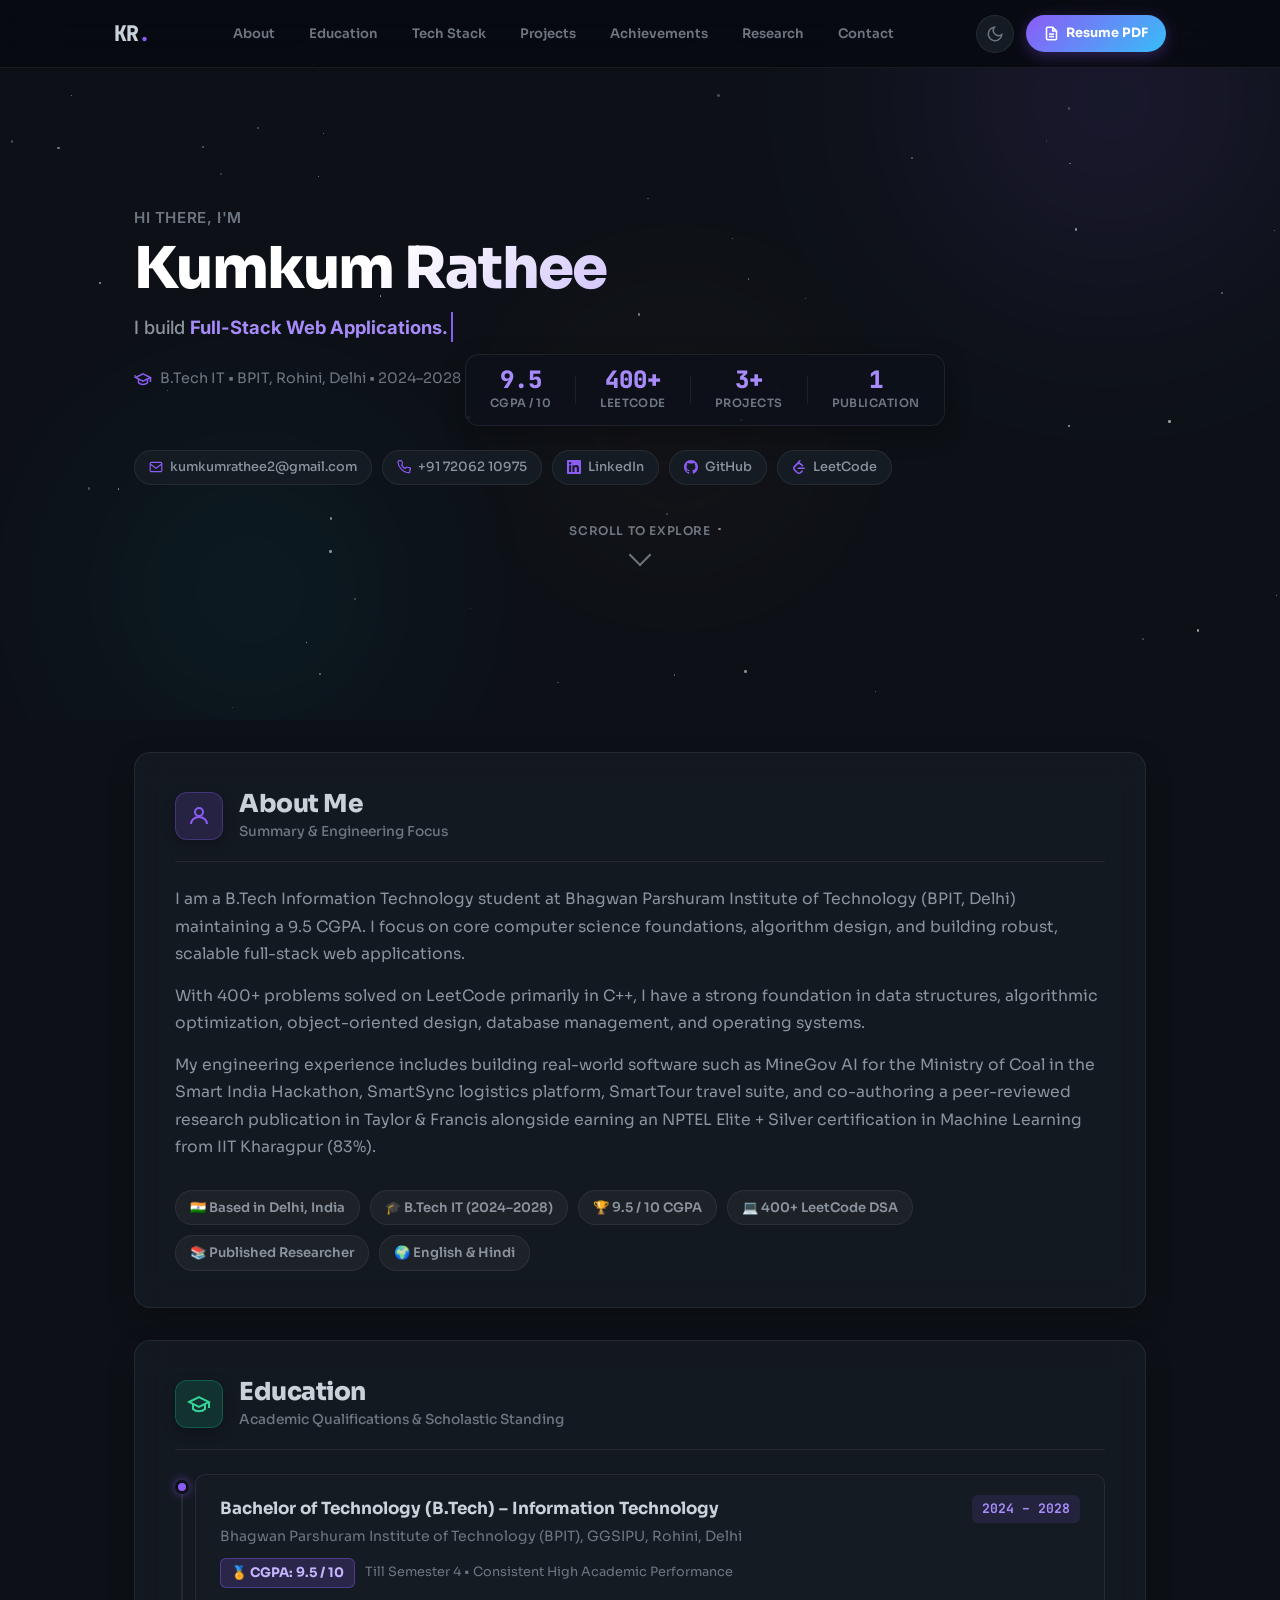
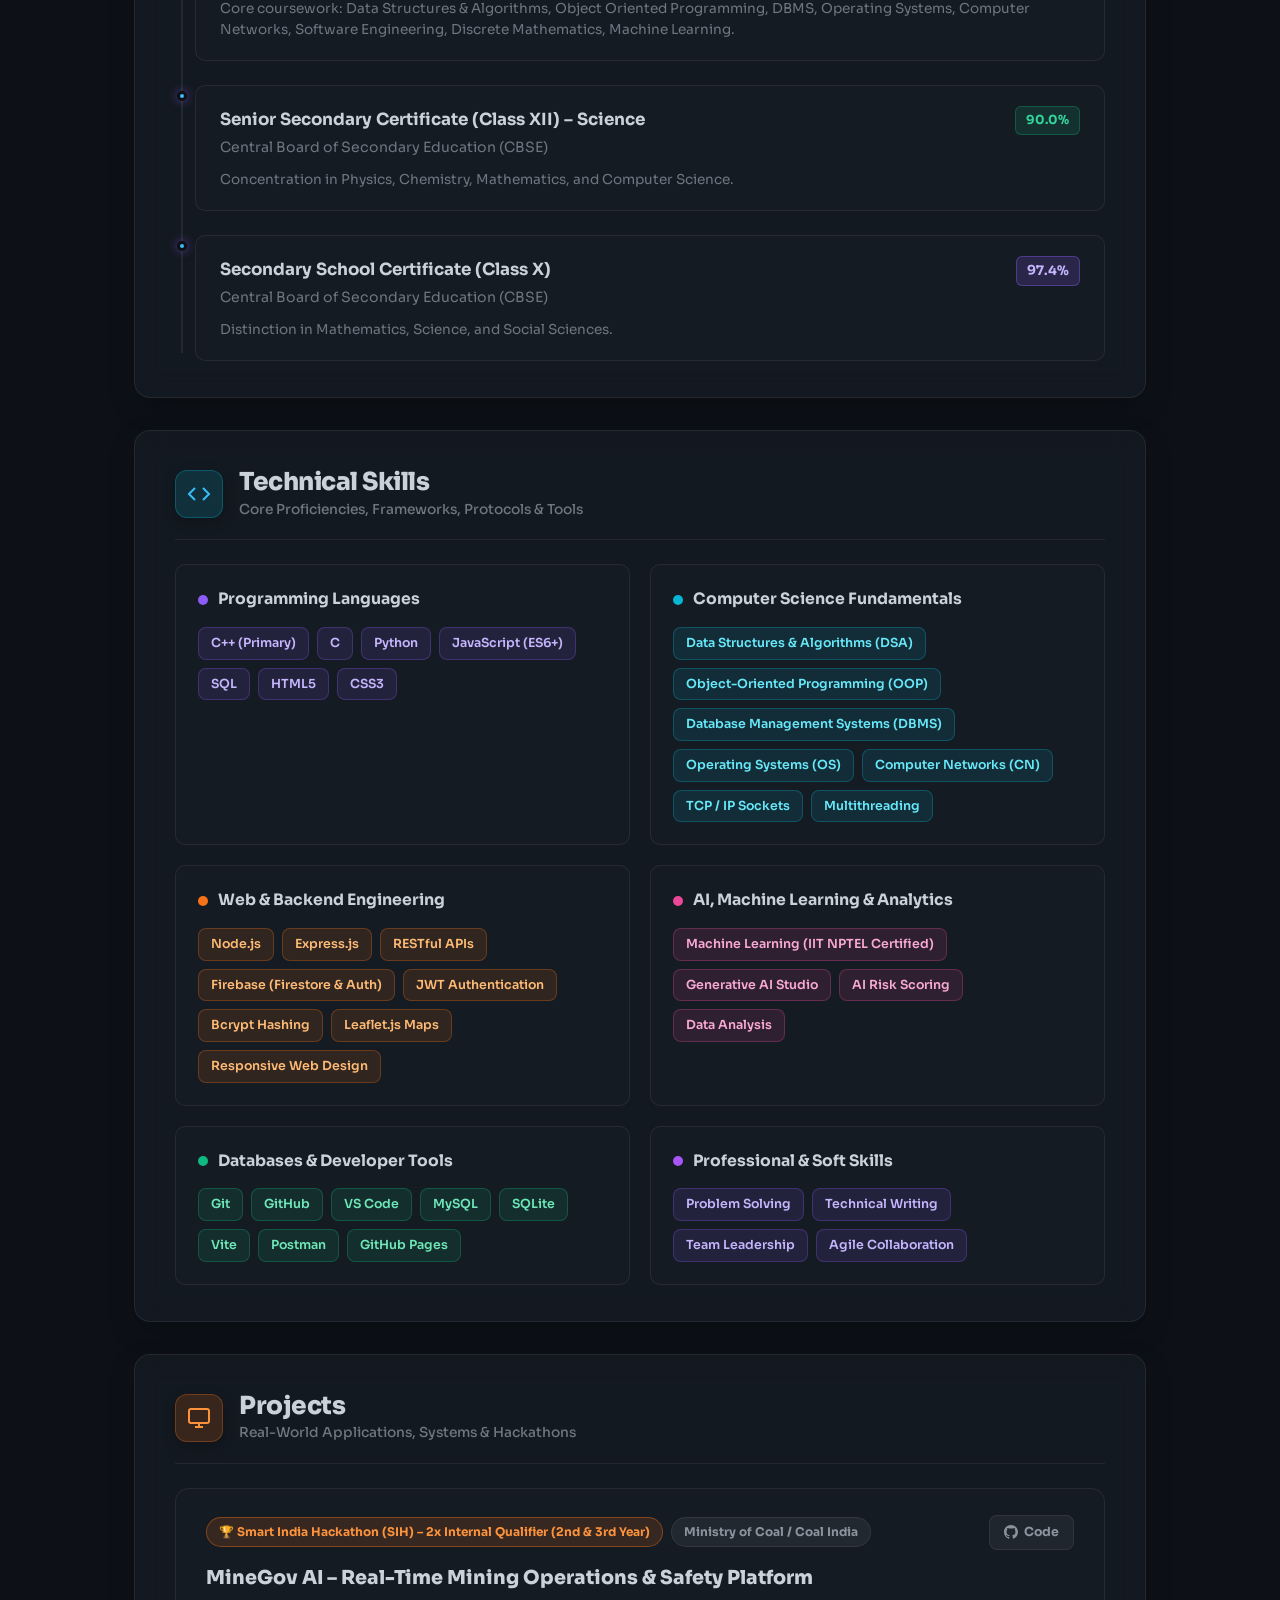
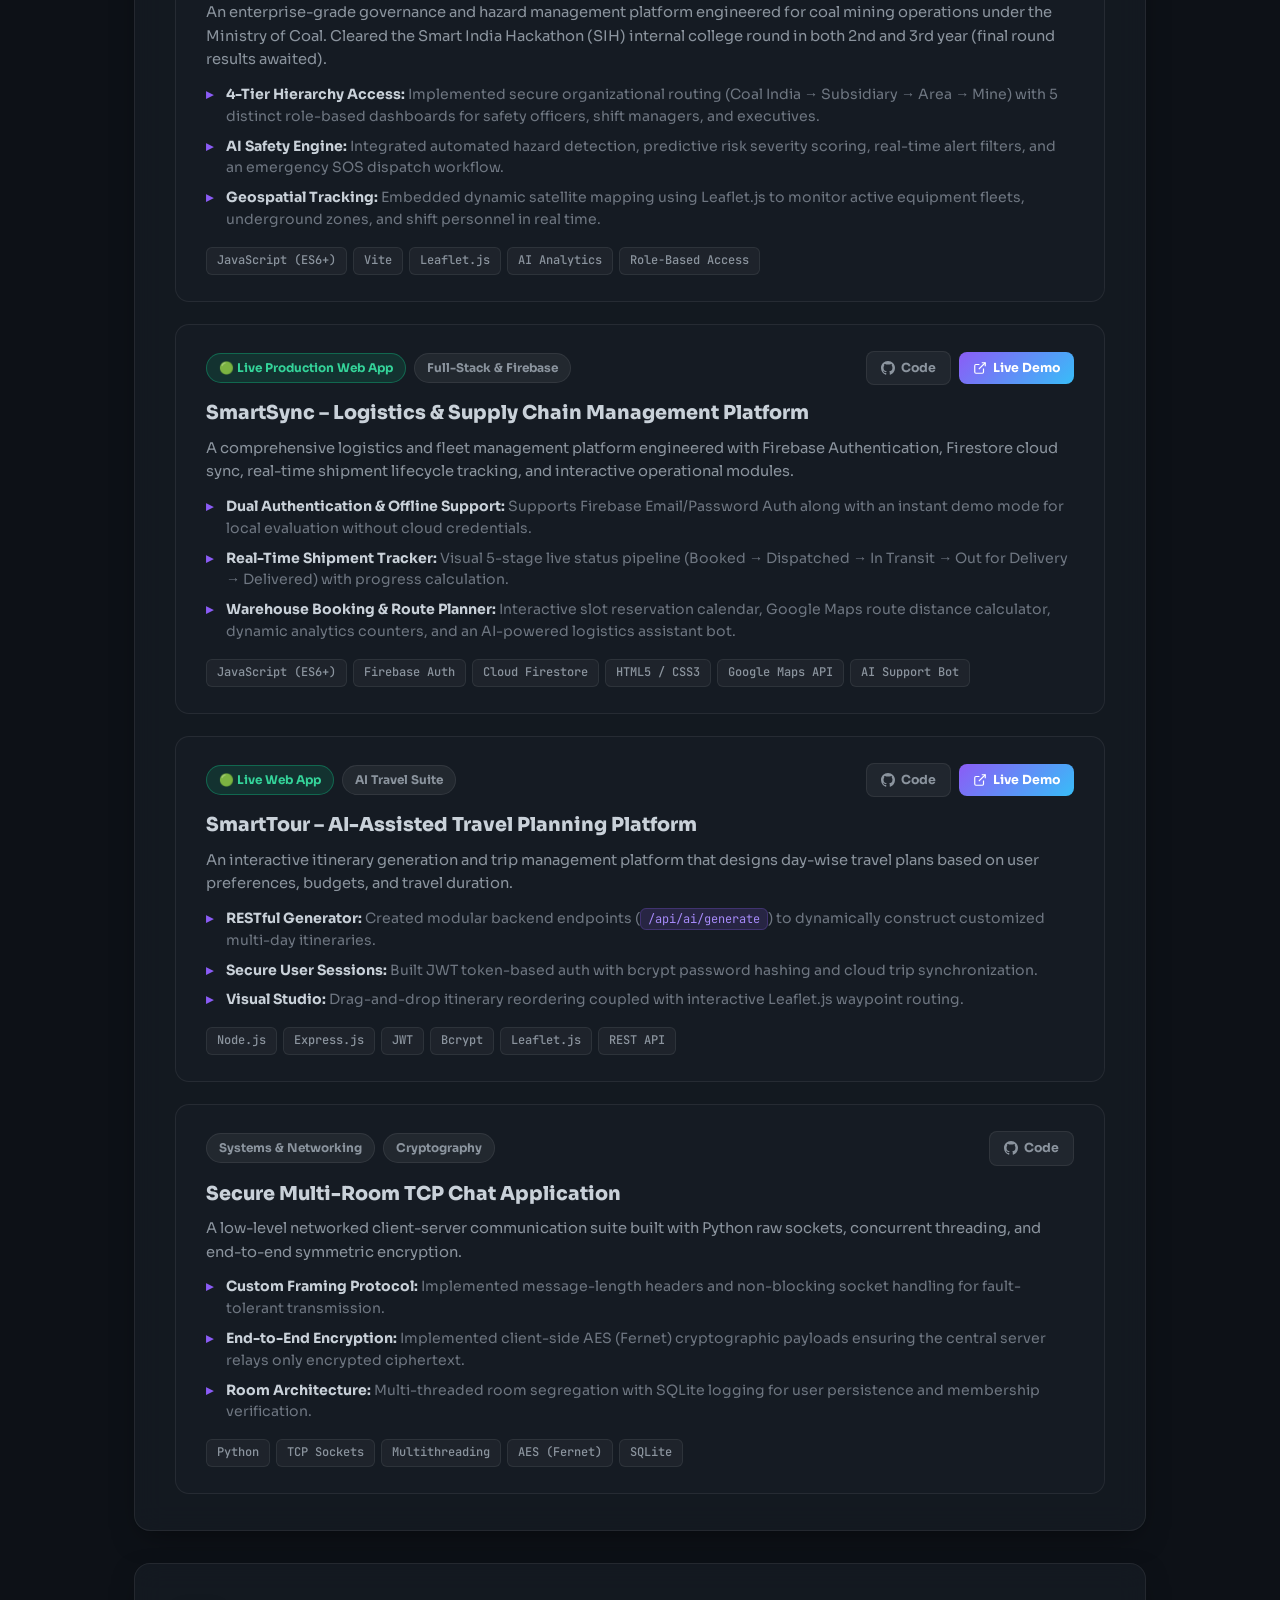
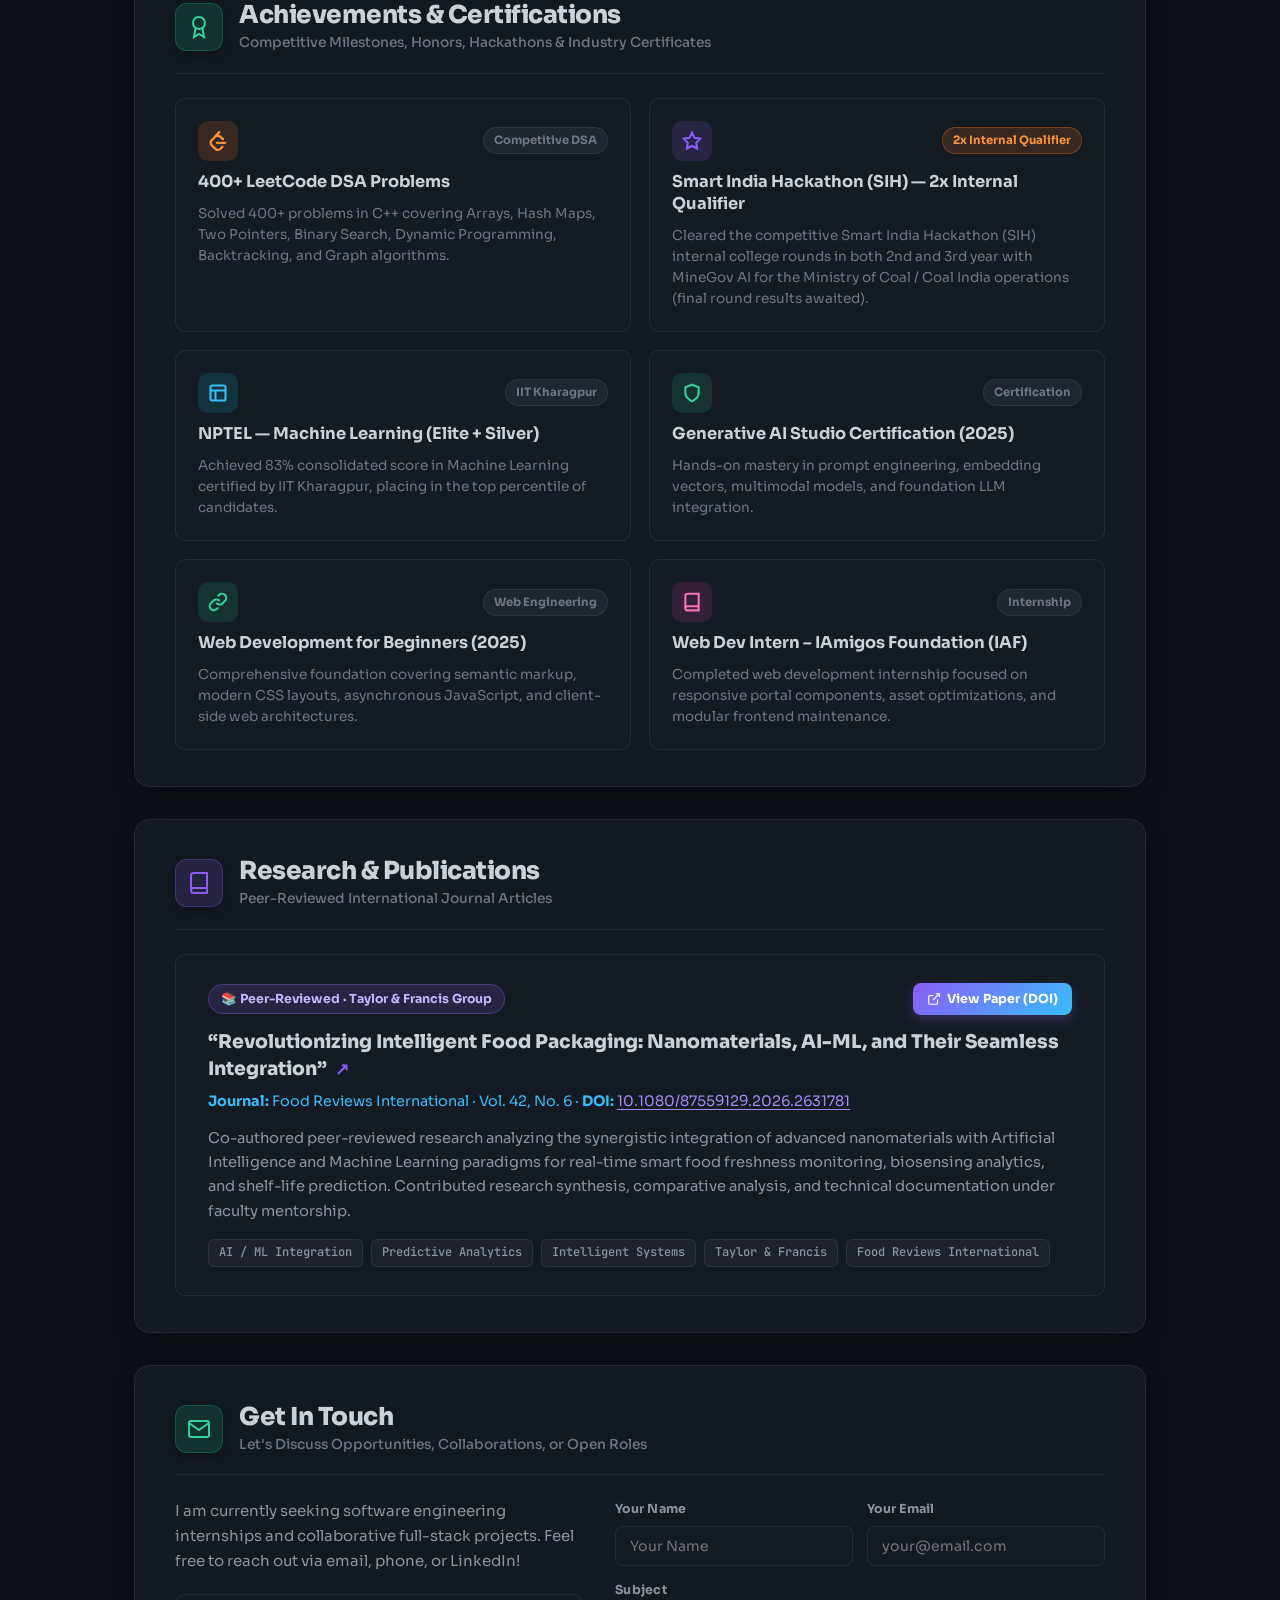
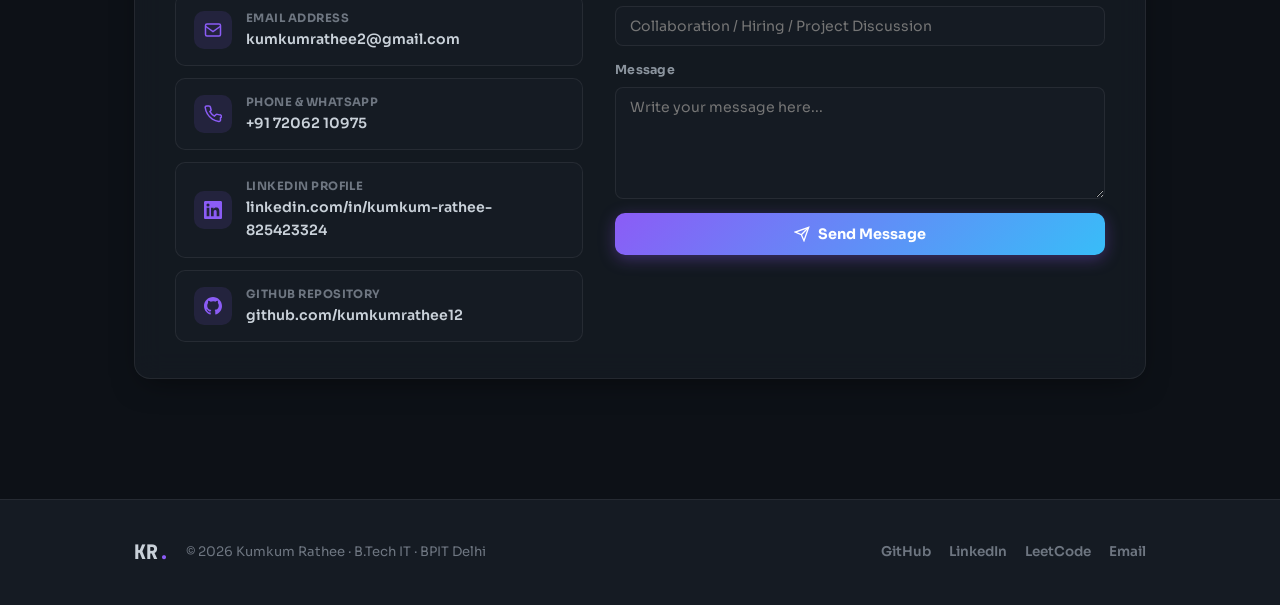
==== commit 00fa33c8: "Remove photo circle CSS from inline styles in index.html" ====
--- a/index.html
+++ b/index.html
@@ -390,71 +390,7 @@
   z-index: 10;
 }
 
-.hero-photo-wrap {
-  display: flex;
-  flex-direction: column;
-  align-items: center;
-  gap: 16px;
-  flex-shrink: 0;
-}
-
-.hero-photo {
-  position: relative;
-  width: 200px;
-  height: 200px;
-  border-radius: 50%;
-  overflow: visible;
-}
-
-.hero-photo img {
-  width: 100%;
-  height: 100%;
-  object-fit: cover;
-  object-position: center 18%;
-  border-radius: 50%;
-  border: 3px solid rgba(139, 92, 246, 0.6);
-  box-shadow: 0 0 35px rgba(139, 92, 246, 0.35);
-  background: #131722;
-}
-
-.photo-ring {
-  position: absolute;
-  border-radius: 50%;
-  border: 2px solid transparent;
-  inset: 0;
-  pointer-events: none;
-}
-
-.r1 {
-  background: linear-gradient(var(--bg), var(--bg)) padding-box,
-              linear-gradient(135deg, var(--accent), transparent 60%) border-box;
-  animation: spin1 8s linear infinite;
-}
-
-.r2 {
-  inset: -8px;
-  background: linear-gradient(var(--bg), var(--bg)) padding-box,
-              linear-gradient(315deg, var(--accent2), transparent 60%) border-box;
-  animation: spin1 12s linear infinite reverse;
-}
-
-@keyframes spin1 {
-  to { transform: rotate(360deg); }
-}
-
-.hero-open-badge {
-  background: rgba(16, 185, 129, 0.12);
-  border: 1px solid rgba(16, 185, 129, 0.3);
-  color: var(--green);
-  padding: 6px 16px;
-  border-radius: 50px;
-  font-size: 0.76rem;
-  font-weight: 700;
-  letter-spacing: 0.03em;
-  display: inline-flex;
-  align-items: center;
-  gap: 6px;
-}
+
 
 .hero-text {
   flex: 1;
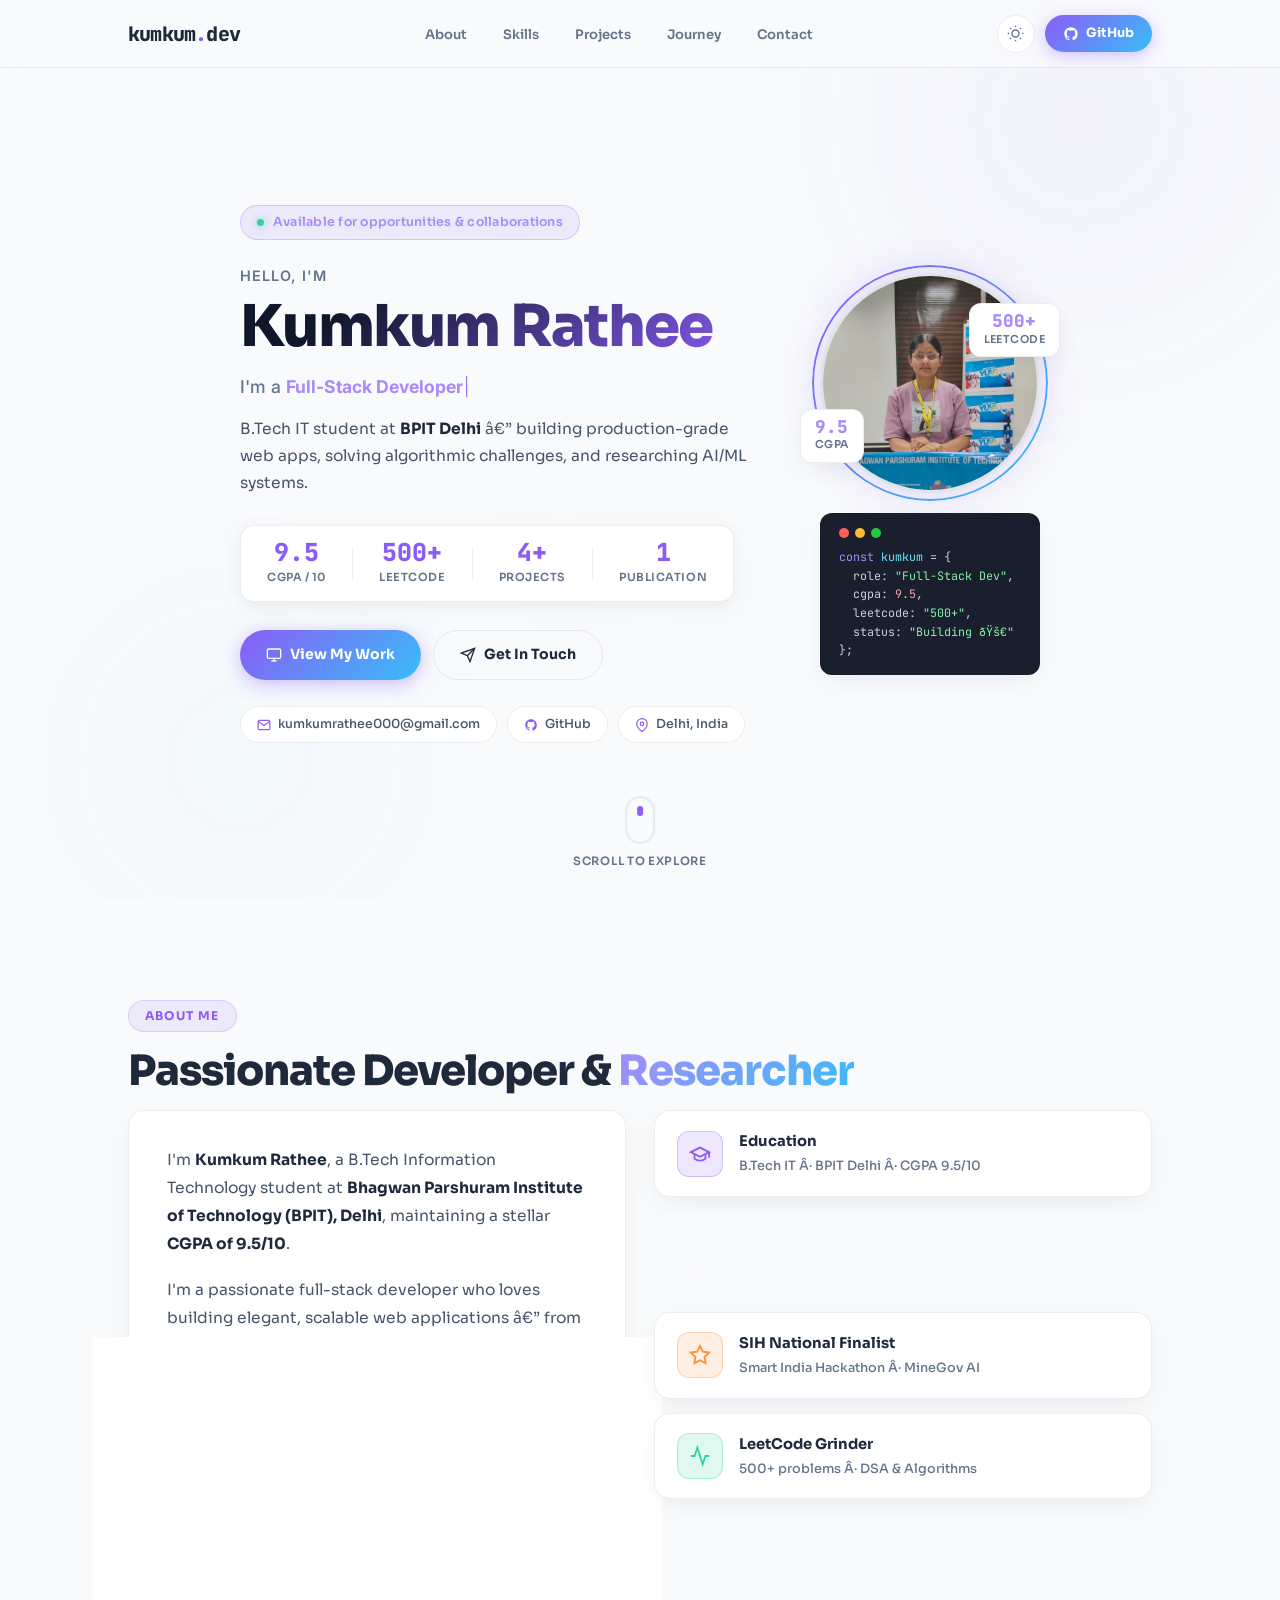
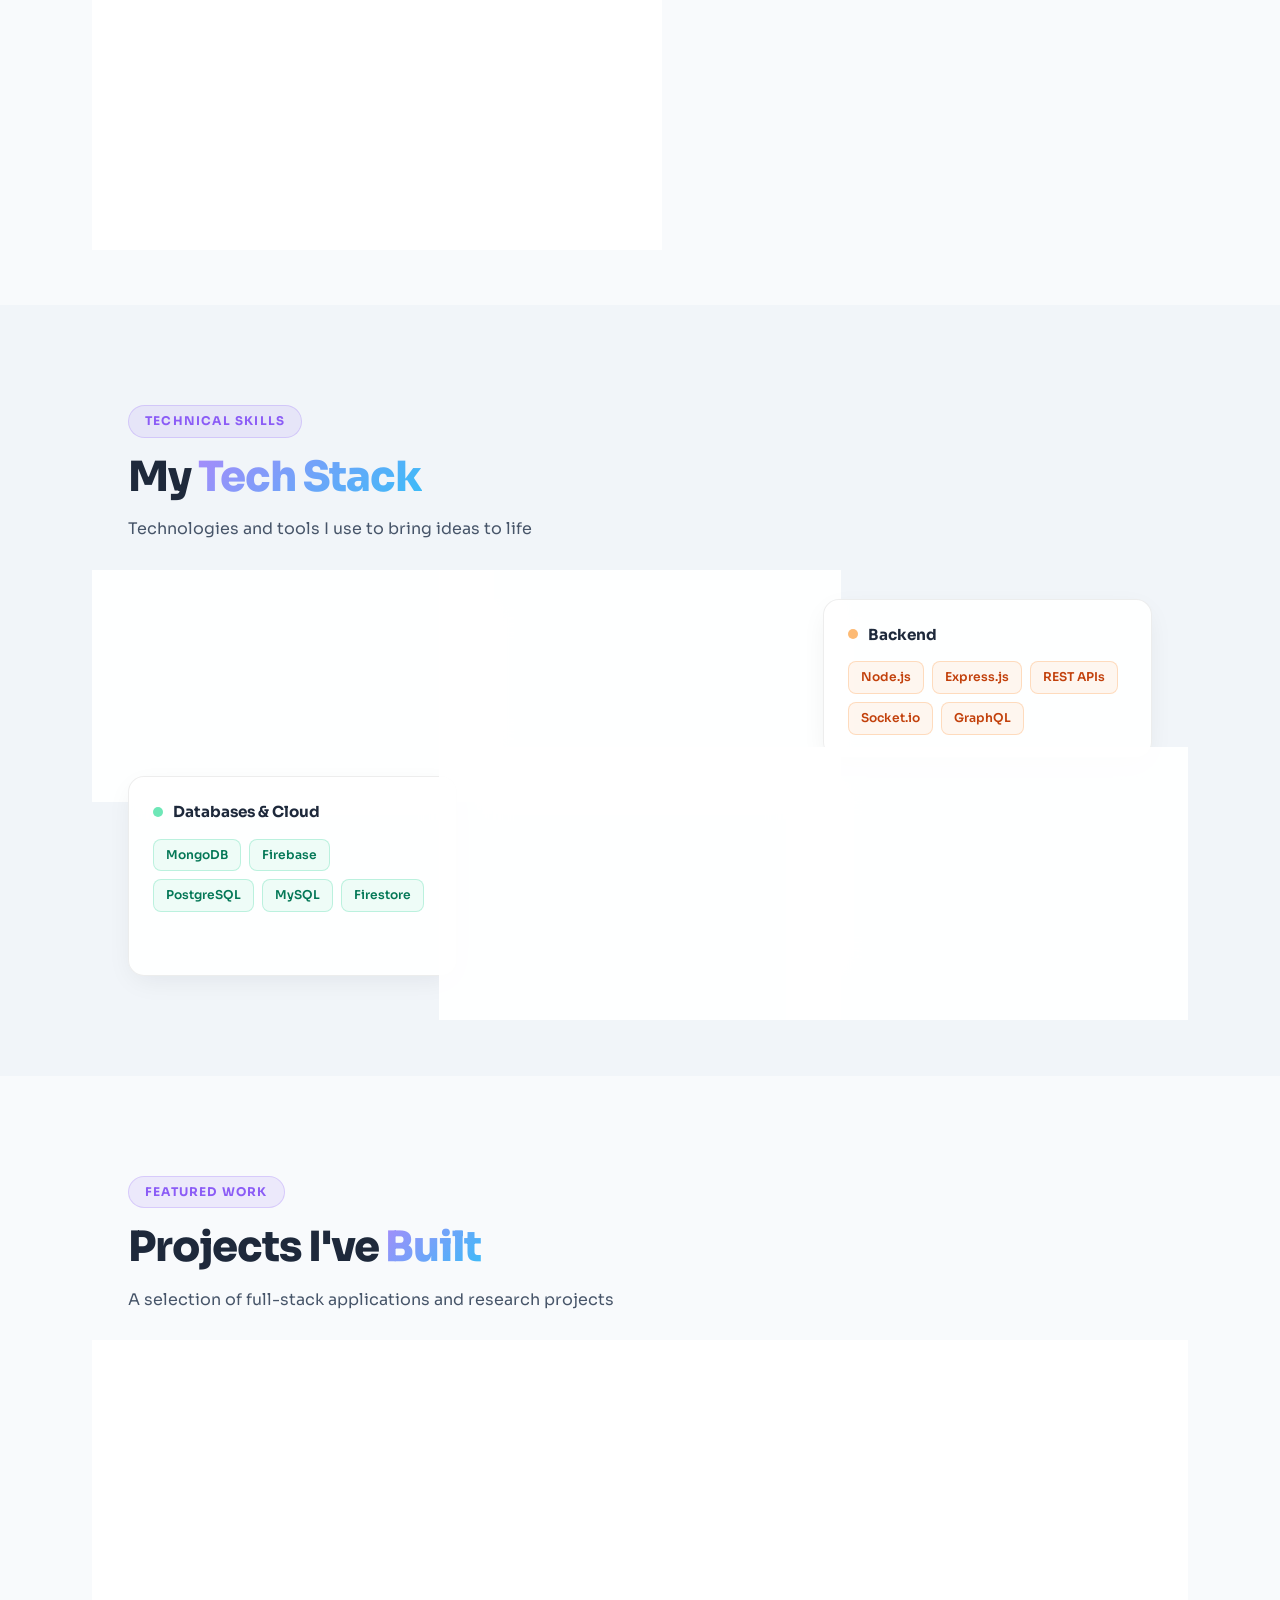
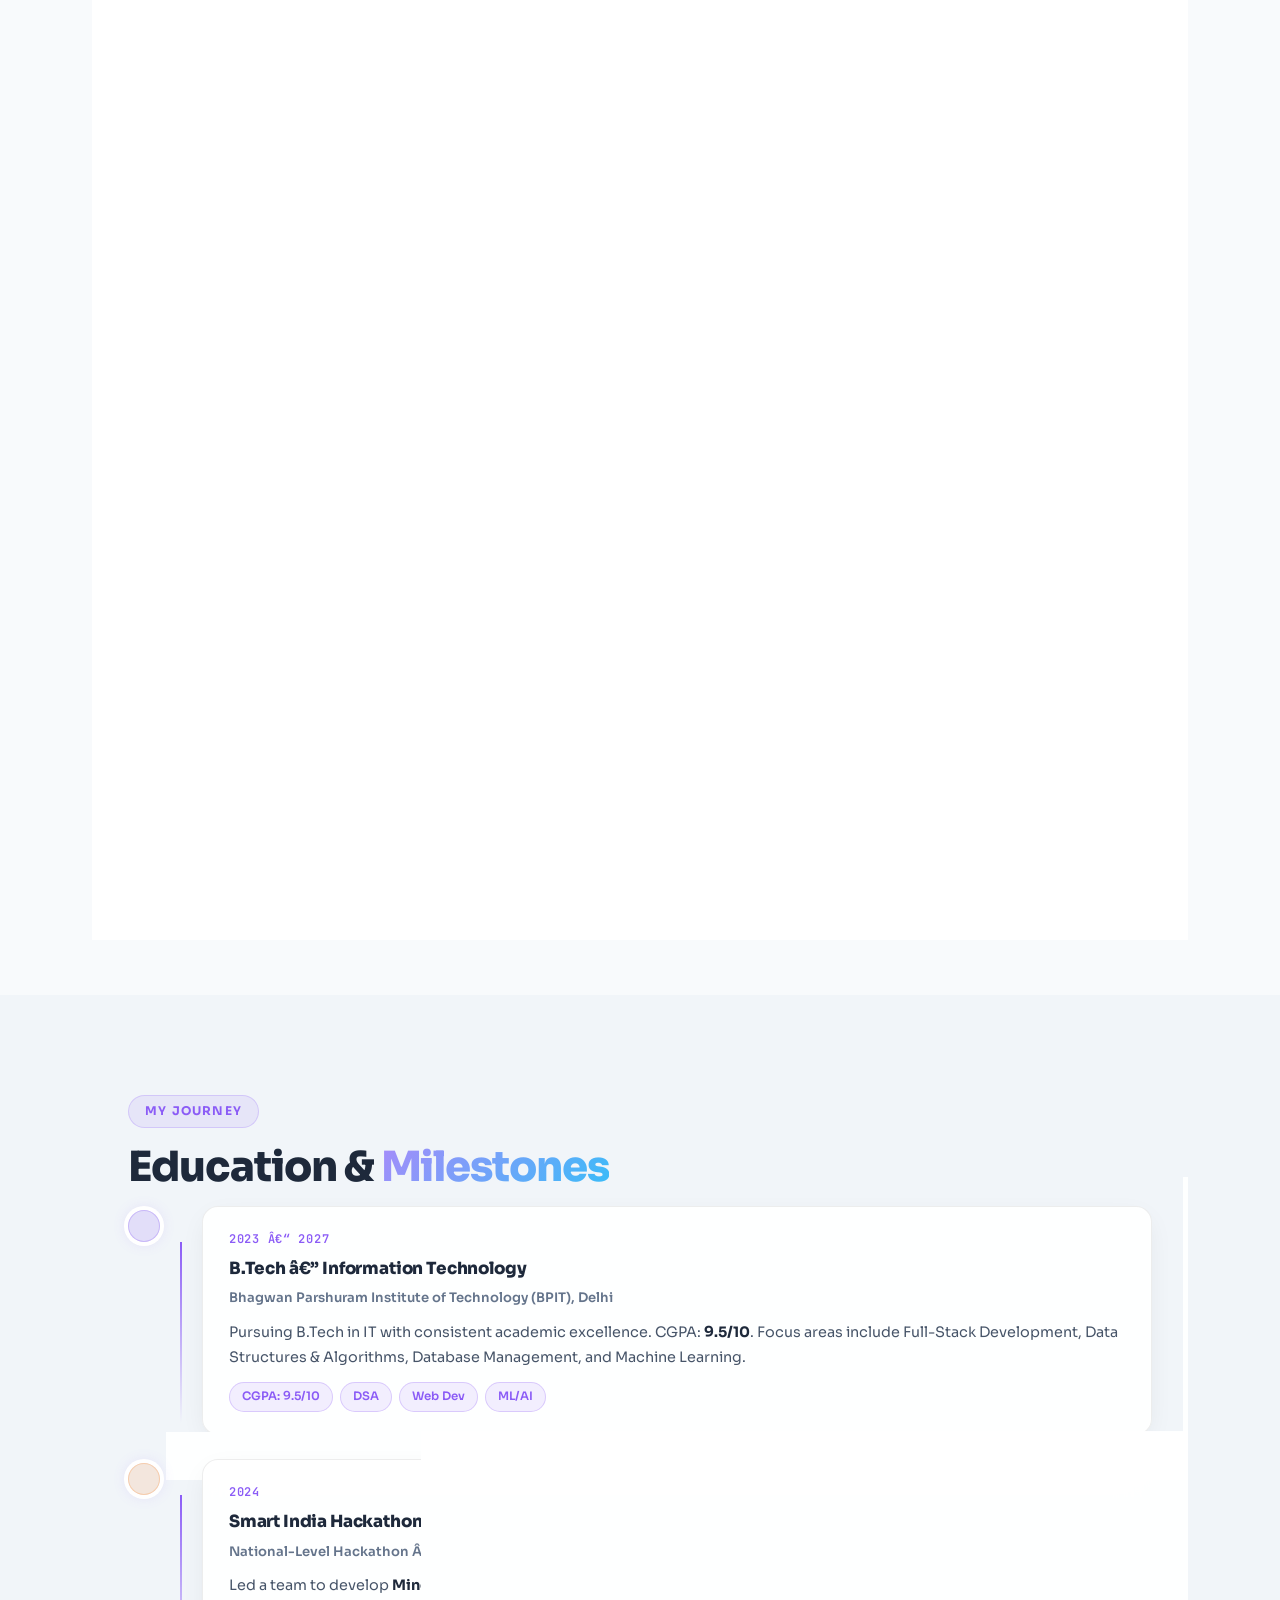
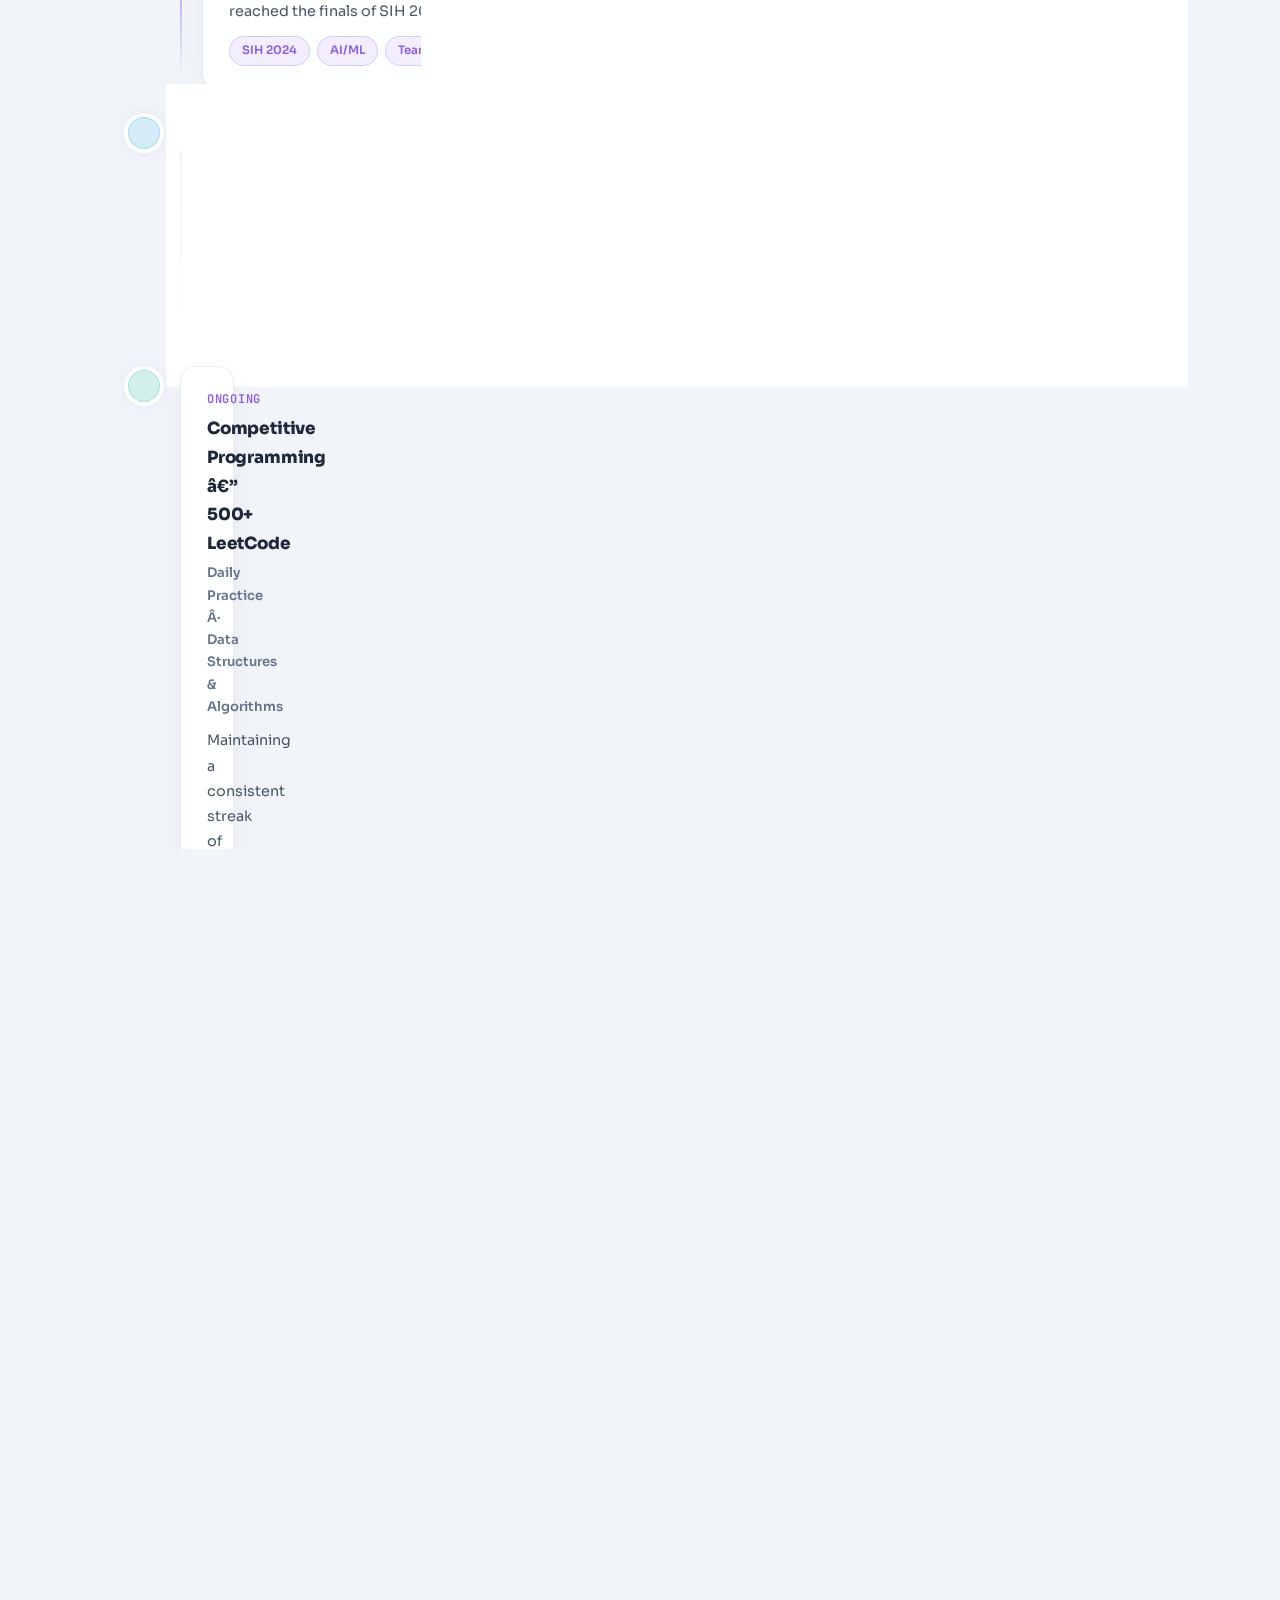
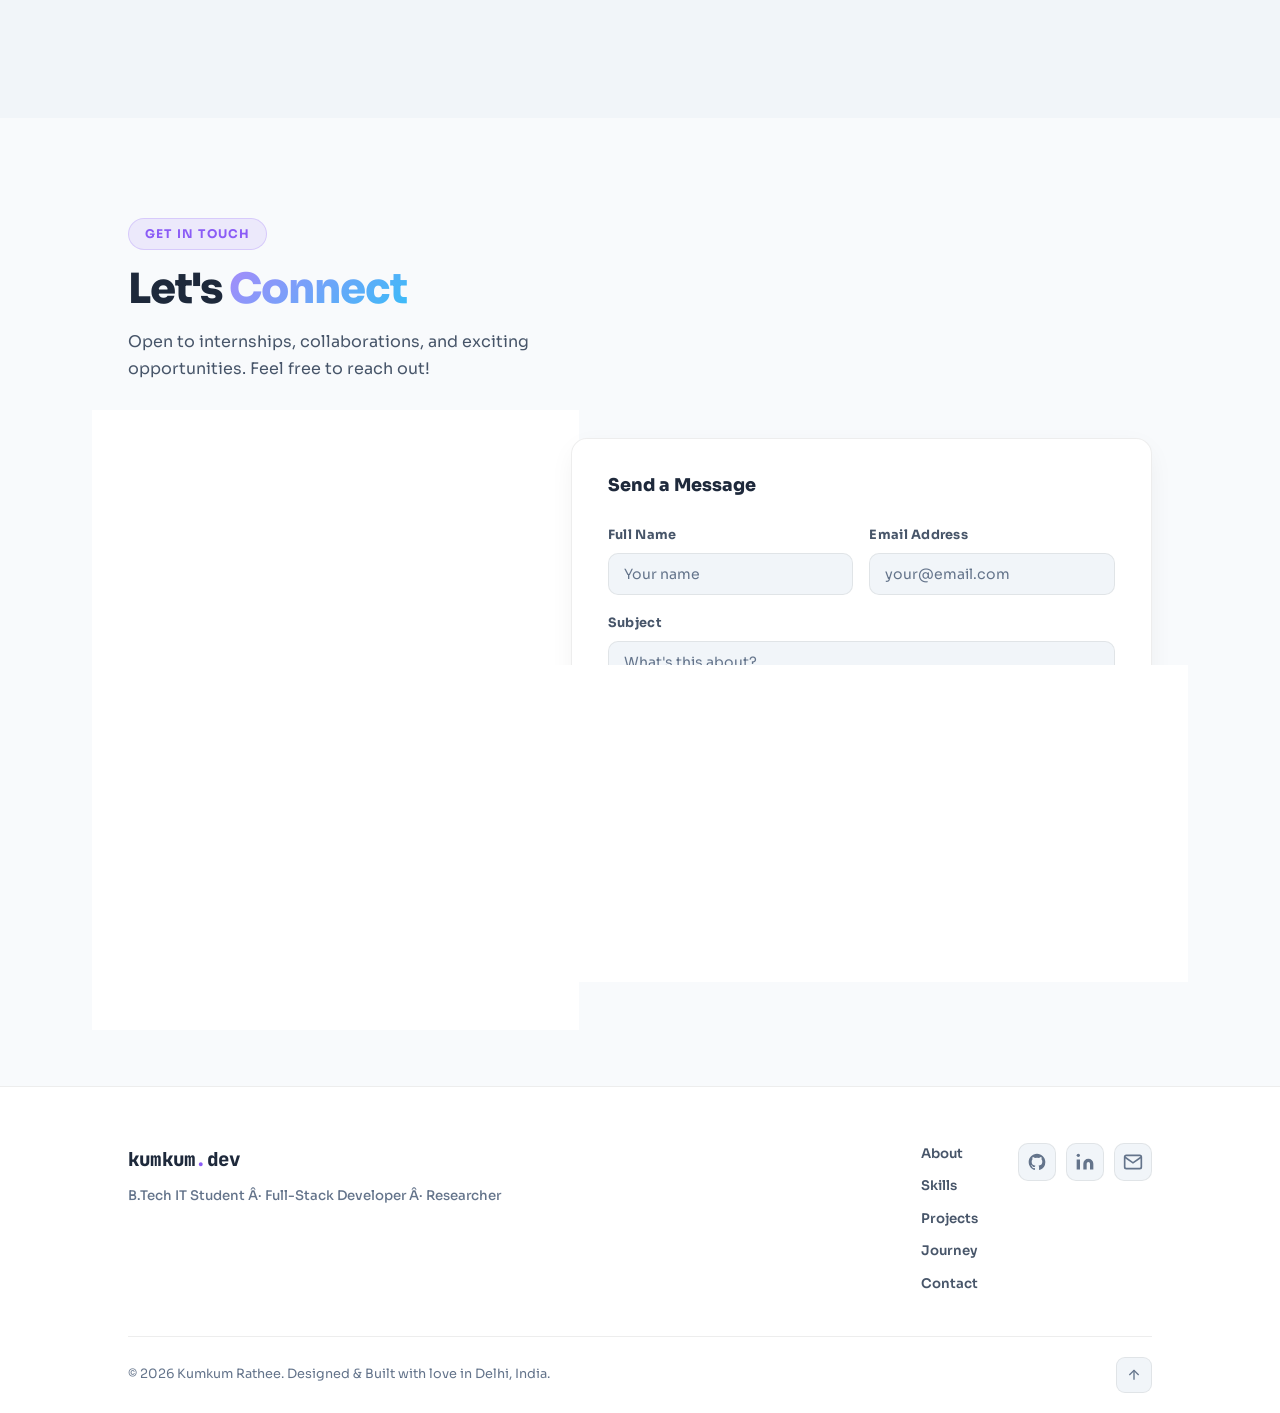
==== commit 34d29d7b: "Redesign portfolio: modern spacious layout, 500+ LeetCode milestone, profile photo, glassmorphism an" ====
--- a/index.html
+++ b/index.html
@@ -3,2338 +3,455 @@
 <head>
   <meta charset="UTF-8" />
   <meta name="viewport" content="width=device-width, initial-scale=1.0" />
-  <title>Kumkum Rathee – B.Tech IT Student | Portfolio & Resume</title>
-  <meta name="description" content="Portfolio & Resume of Kumkum Rathee – B.Tech IT student at BPIT with 9.5 CGPA, 400+ LeetCode problems, AI/ML research publication in Taylor & Francis, Smart India Hackathon project, and full-stack applications." />
-  <meta name="keywords" content="Kumkum Rathee, resume, portfolio, B.Tech IT, BPIT, developer, full-stack, C++, JavaScript, Firebase, SmartSync, MineGov AI" />
-  <meta property="og:title" content="Kumkum Rathee – Developer Portfolio & Resume" />
-  <meta property="og:description" content="B.Tech IT student with 9.5 CGPA, published researcher, 400+ LeetCode, full-stack developer." />
-  <meta property="og:image" content="photo.jpg" />
+  <title>Kumkum Rathee - B.Tech IT Student | Portfolio &amp; Resume</title>
+  <meta name="description" content="Portfolio of Kumkum Rathee - B.Tech IT student at BPIT Delhi with 9.5 CGPA, 500+ LeetCode problems, AI/ML research in Taylor and Francis, SIH finalist, and full-stack developer." />
+  <meta name="keywords" content="Kumkum Rathee, resume, portfolio, B.Tech IT, BPIT Delhi, developer, full-stack, JavaScript, Firebase, SmartSync, SmartTour, MineGov AI" />
+  <meta property="og:title" content="Kumkum Rathee - Developer Portfolio" />
+  <meta property="og:description" content="B.Tech IT student with 9.5 CGPA, published researcher, 500+ LeetCode, full-stack developer." />
   <meta property="og:type" content="website" />
   <link rel="preconnect" href="https://fonts.googleapis.com" />
   <link rel="preconnect" href="https://fonts.gstatic.com" crossorigin />
-  <link href="https://fonts.googleapis.com/css2?family=Sora:wght@300;400;500;600;700;800&family=JetBrains+Mono:wght@400;500;600;700&family=Inter:wght@400;500;600;700&display=swap" rel="stylesheet" />
-  <style>
-/* ═══ DESIGN TOKENS & CSS VARIABLES (EYE-FRIENDLY REFINED PALETTE) ═══ */
-:root {
-  --bg:          #0d1117;
-  --bg2:         #151b23;
-  --bg3:         #1c2128;
-  --card-bg:     rgba(21, 27, 35, 0.82);
-  --card-border: rgba(255, 255, 255, 0.07);
-  --border-h:    rgba(167, 139, 250, 0.35);
-  --text:        #c9d1d9;
-  --text-dim:    #8b949e;
-  --muted:       #6e7681;
-  
-  --accent:      #8b5cf6;
-  --accent-light:#a78bfa;
-  --accent2:     #38bdf8;
-  --green:       #34d399;
-  --orange:      #fb923c;
-  --pink:        #f472b6;
-  --blue:        #60a5fa;
-  
-  --radius:      16px;
-  --rsm:         10px;
-  --shadow:      0 10px 30px -10px rgba(0, 0, 0, 0.5);
-  --glow:        0 0 20px rgba(139, 92, 246, 0.15);
-  --nav-h:       68px;
-}
-
-[data-theme="light"] {
-  --bg:          #f8fafc;
-  --bg2:         #ffffff;
-  --bg3:         #f1f5f9;
-  --card-bg:     rgba(255, 255, 255, 0.92);
-  --card-border: rgba(0, 0, 0, 0.07);
-  --border-h:    rgba(139, 92, 246, 0.35);
-  --text:        #334155;
-  --text-dim:    #475569;
-  --muted:       #64748b;
-  --shadow:      0 10px 28px -8px rgba(15, 23, 42, 0.06);
-  --glow:        0 0 20px rgba(139, 92, 246, 0.12);
-}
-
-/* ═══ RESET & BASE STYLES ══════════════════════════════════════════════ */
-*, *::before, *::after {
-  box-sizing: border-box;
-  margin: 0;
-  padding: 0;
-}
-
-html {
-  scroll-behavior: smooth;
-  scroll-padding-top: calc(var(--nav-h) + 24px);
-}
-
-body {
-  font-family: 'Sora', -apple-system, BlinkMacSystemFont, 'Segoe UI', Roboto, sans-serif;
-  background: var(--bg);
-  color: var(--text);
-  line-height: 1.65;
-  overflow-x: hidden;
-  transition: background 0.3s ease, color 0.3s ease;
-  -webkit-font-smoothing: antialiased;
-}
-
-a {
-  color: inherit;
-  text-decoration: none;
-}
-
-img {
-  max-width: 100%;
-  display: block;
-}
-
-code {
-  font-family: 'JetBrains Mono', monospace;
-  font-size: 0.85em;
-  background: rgba(139, 92, 246, 0.15);
-  color: var(--accent-light);
-  padding: 2px 7px;
-  border-radius: 6px;
-  border: 1px solid rgba(139, 92, 246, 0.25);
-}
-
-/* ═══ LAYOUT CONTAINERS ═════════════════════════════════════════════════ */
-.container {
-  width: 100%;
-  max-width: 1060px;
-  margin: 0 auto;
-  padding: 0 24px;
-}
-
-/* Single-Column Sequential Main Stream */
-.main-flow {
-  display: flex;
-  flex-direction: column;
-  gap: 32px;
-  padding: 32px 24px 80px;
-}
-
-.section-block {
-  width: 100%;
-}
-
-/* ═══ CARD DESIGN ══════════════════════════════════════════════════════ */
-.card {
-  background: var(--card-bg);
-  backdrop-filter: blur(14px);
-  -webkit-backdrop-filter: blur(14px);
-  border: 1px solid var(--card-border);
-  border-radius: var(--radius);
-  padding: 36px 40px;
-  box-shadow: var(--shadow);
-  transition: border-color 0.3s ease, transform 0.3s ease, box-shadow 0.3s ease;
-}
-
-.card:hover {
-  border-color: var(--border-h);
-}
-
-/* Section Header (sh) */
-.sh {
-  display: flex;
-  align-items: center;
-  gap: 16px;
-  margin-bottom: 24px;
-  padding-bottom: 18px;
-  border-bottom: 1px solid var(--card-border);
-}
-
-.sh-icon {
-  width: 48px;
-  height: 48px;
-  border-radius: 12px;
-  display: flex;
-  align-items: center;
-  justify-content: center;
-  flex-shrink: 0;
-  box-shadow: 0 4px 14px rgba(0, 0, 0, 0.2);
-}
-
-.sh-icon svg {
-  width: 24px;
-  height: 24px;
-}
-
-.ic-purple { background: rgba(139, 92, 246, 0.16); color: var(--accent); border: 1px solid rgba(139, 92, 246, 0.3); }
-.ic-blue   { background: rgba(6, 182, 212, 0.16);  color: var(--accent2); border: 1px solid rgba(6, 182, 212, 0.3); }
-.ic-orange { background: rgba(249, 115, 22, 0.16); color: var(--orange); border: 1px solid rgba(249, 115, 22, 0.3); }
-.ic-green  { background: rgba(16, 185, 129, 0.16); color: var(--green); border: 1px solid rgba(16, 185, 129, 0.3); }
-
-.section-title {
-  font-size: 1.55rem;
-  font-weight: 800;
-  letter-spacing: -0.02em;
-  color: var(--text);
-  line-height: 1.2;
-}
-
-.section-subtitle {
-  font-size: 0.86rem;
-  color: var(--muted);
-  font-weight: 500;
-  margin-top: 2px;
-}
-
-/* ═══ NAVBAR ════════════════════════════════════════════════════════════ */
-.navbar {
-  position: fixed;
-  top: 0;
-  left: 0;
-  right: 0;
-  height: var(--nav-h);
-  z-index: 999;
-  background: rgba(7, 9, 15, 0.82);
-  backdrop-filter: blur(16px);
-  -webkit-backdrop-filter: blur(16px);
-  border-bottom: 1px solid var(--card-border);
-  transition: background 0.3s, border-color 0.3s;
-}
-
-[data-theme="light"] .navbar {
-  background: rgba(246, 248, 252, 0.88);
-}
-
-.nav-container {
-  max-width: 1100px;
-  margin: 0 auto;
-  padding: 0 24px;
-  height: 100%;
-  display: flex;
-  align-items: center;
-  justify-content: space-between;
-  gap: 20px;
-}
-
-.nav-logo {
-  font-family: 'JetBrains Mono', monospace;
-  font-size: 1.35rem;
-  font-weight: 800;
-  color: var(--text);
-  letter-spacing: -0.04em;
-}
-
-.nav-dot {
-  color: var(--accent);
-}
-
-.nav-links {
-  display: flex;
-  gap: 6px;
-  list-style: none;
-}
-
-.nav-link {
-  padding: 7px 14px;
-  border-radius: 50px;
-  font-size: 0.82rem;
-  font-weight: 600;
-  color: var(--muted);
-  transition: background 0.2s, color 0.2s;
-}
-
-.nav-link:hover, .nav-link.active {
-  background: rgba(139, 92, 246, 0.15);
-  color: var(--accent-light);
-}
-
-[data-theme="light"] .nav-link:hover,
-[data-theme="light"] .nav-link.active {
-  color: var(--accent);
-}
-
-.nav-actions {
-  display: flex;
-  align-items: center;
-  gap: 12px;
-}
-
-.theme-toggle {
-  width: 38px;
-  height: 38px;
-  border-radius: 50%;
-  border: 1px solid var(--card-border);
-  background: var(--bg2);
-  cursor: pointer;
-  color: var(--muted);
-  display: flex;
-  align-items: center;
-  justify-content: center;
-  transition: all 0.2s;
-}
-
-.theme-toggle:hover {
-  background: rgba(139, 92, 246, 0.15);
-  border-color: var(--border-h);
-  color: var(--accent);
-}
-
-.theme-toggle svg {
-  width: 18px;
-  height: 18px;
-}
-
-[data-theme="dark"] .icon-sun,
-[data-theme="light"] .icon-moon {
-  display: none;
-}
-
-.nav-btn {
-  display: inline-flex;
-  align-items: center;
-  gap: 7px;
-  background: linear-gradient(135deg, var(--accent), var(--accent2));
-  color: #ffffff;
-  padding: 8px 18px;
-  border-radius: 50px;
-  font-size: 0.8rem;
-  font-weight: 700;
-  white-space: nowrap;
-  box-shadow: 0 4px 15px rgba(139, 92, 246, 0.3);
-  transition: transform 0.2s, box-shadow 0.2s, opacity 0.2s;
-}
-
-.nav-btn svg {
-  width: 15px;
-  height: 15px;
-}
-
-.nav-btn:hover {
-  transform: translateY(-1px);
-  box-shadow: 0 6px 20px rgba(139, 92, 246, 0.45);
-  opacity: 0.95;
-}
-
-.hamburger {
-  display: none;
-  flex-direction: column;
-  gap: 5px;
-  background: none;
-  border: none;
-  cursor: pointer;
-  padding: 6px;
-}
-
-.hamburger span {
-  display: block;
-  width: 22px;
-  height: 2px;
-  background: var(--muted);
-  border-radius: 2px;
-  transition: 0.3s;
-}
-
-/* ═══ HERO SECTION ══════════════════════════════════════════════════════ */
-.hero {
-  position: relative;
-  overflow: hidden;
-  background: var(--bg);
-  padding: calc(var(--nav-h) + 40px) 0 60px;
-  min-height: 80vh;
-  display: flex;
-  flex-direction: column;
-  justify-content: center;
-}
-
-.hero-particles {
-  position: absolute;
-  inset: 0;
-  pointer-events: none;
-  overflow: hidden;
-}
-
-.hero-glow {
-  position: absolute;
-  border-radius: 50%;
-  filter: blur(100px);
-  pointer-events: none;
-  opacity: 0.45;
-}
-
-.g1 {
-  width: 520px;
-  height: 520px;
-  background: radial-gradient(circle, rgba(139, 92, 246, 0.38), transparent 70%);
-  top: -160px;
-  right: -90px;
-}
-
-.g2 {
-  width: 380px;
-  height: 380px;
-  background: radial-gradient(circle, rgba(6, 182, 212, 0.3), transparent 70%);
-  bottom: -60px;
-  left: 60px;
-}
-
-.g3 {
-  width: 280px;
-  height: 280px;
-  background: radial-gradient(circle, rgba(249, 115, 22, 0.2), transparent 70%);
-  top: 40%;
-  left: 42%;
-}
-
-[data-theme="light"] .hero-glow {
-  opacity: 0.22;
-}
-
-.hero-inner {
-  display: flex;
-  align-items: center;
-  gap: 56px;
-  position: relative;
-  z-index: 10;
-}
-
-
-
-.hero-text {
-  flex: 1;
-  min-width: 0;
-}
-
-.hero-greeting {
-  font-size: 0.95rem;
-  color: var(--muted);
-  font-weight: 600;
-  margin-bottom: 6px;
-  font-family: 'Inter', sans-serif;
-  letter-spacing: 0.04em;
-  text-transform: uppercase;
-}
-
-.hero-name {
-  font-size: clamp(2.4rem, 5vw, 3.6rem);
-  font-weight: 800;
-  line-height: 1.1;
-  background: linear-gradient(135deg, #ffffff 25%, var(--accent-light) 75%, var(--accent) 100%);
-  -webkit-background-clip: text;
-  -webkit-text-fill-color: transparent;
-  background-clip: text;
-  margin-bottom: 12px;
-  letter-spacing: -0.03em;
-}
-
-[data-theme="light"] .hero-name {
-  background: linear-gradient(135deg, #0f172a 20%, var(--accent) 100%);
-  -webkit-background-clip: text;
-  background-clip: text;
-}
-
-.hero-role {
-  display: flex;
-  align-items: center;
-  flex-wrap: wrap;
-  font-size: 1.15rem;
-  font-weight: 500;
-  color: var(--text-dim);
-  margin-bottom: 12px;
-  font-family: 'Inter', sans-serif;
-}
-
-.typing-wrap {
-  display: inline-flex;
-  align-items: center;
-}
-
-#typing-text {
-  color: var(--accent-light);
-  font-weight: 700;
-  border-right: 2px solid var(--accent);
-  padding-right: 3px;
-  min-width: 2px;
-  animation: blink 0.7s step-end infinite;
-}
-
-[data-theme="light"] #typing-text {
-  color: var(--accent);
-}
-
-@keyframes blink {
-  50% { border-color: transparent; }
-}
-
-.hero-institute {
-  display: inline-flex;
-  align-items: center;
-  gap: 8px;
-  font-size: 0.9rem;
-  color: var(--muted);
-  margin-bottom: 22px;
-}
-
-.hero-institute svg {
-  width: 18px;
-  height: 18px;
-  color: var(--accent);
-}
-
-/* Hero Stats Row */
-.hero-stats-row {
-  display: inline-flex;
-  align-items: center;
-  background: rgba(13, 17, 26, 0.85);
-  border: 1px solid var(--card-border);
-  border-radius: 14px;
-  padding: 12px 24px;
-  gap: 24px;
-  margin-bottom: 24px;
-  box-shadow: 0 8px 24px rgba(0, 0, 0, 0.3);
-}
-
-[data-theme="light"] .hero-stats-row {
-  background: #ffffff;
-  box-shadow: 0 4px 18px rgba(0, 0, 0, 0.06);
-}
-
-.hstat {
-  display: flex;
-  flex-direction: column;
-  align-items: center;
-}
-
-.hstat-num {
-  font-size: 1.5rem;
-  font-weight: 800;
-  font-family: 'JetBrains Mono', monospace;
-  color: var(--accent-light);
-  line-height: 1.1;
-}
-
-[data-theme="light"] .hstat-num {
-  color: var(--accent);
-}
-
-.hstat-lbl {
-  font-size: 0.72rem;
-  color: var(--muted);
-  font-weight: 600;
-  text-transform: uppercase;
-  letter-spacing: 0.04em;
-}
-
-.hstat-div {
-  width: 1px;
-  height: 28px;
-  background: var(--card-border);
-}
-
-/* Quick Contact Chips */
-.hero-contacts {
-  display: flex;
-  flex-wrap: wrap;
-  gap: 10px;
-}
-
-.contact-chip {
-  display: inline-flex;
-  align-items: center;
-  gap: 7px;
-  background: var(--bg2);
-  border: 1px solid var(--card-border);
-  padding: 6px 14px;
-  border-radius: 50px;
-  font-size: 0.8rem;
-  color: var(--text-dim);
-  font-weight: 500;
-  transition: all 0.2s;
-}
-
-.contact-chip svg {
-  width: 14px;
-  height: 14px;
-  color: var(--accent);
-}
-
-.contact-chip:hover {
-  background: rgba(139, 92, 246, 0.12);
-  border-color: var(--border-h);
-  color: var(--text);
-  transform: translateY(-2px);
-}
-
-.scroll-hint {
-  display: flex;
-  flex-direction: column;
-  align-items: center;
-  gap: 6px;
-  margin-top: 36px;
-  color: var(--muted);
-  font-size: 0.75rem;
-  font-weight: 600;
-  letter-spacing: 0.05em;
-  text-transform: uppercase;
-}
-
-.scroll-arrow {
-  width: 16px;
-  height: 16px;
-  border-right: 2px solid var(--muted);
-  border-bottom: 2px solid var(--muted);
-  transform: rotate(45deg);
-  animation: bounce 1.8s infinite;
-}
-
-@keyframes bounce {
-  0%, 20%, 50%, 80%, 100% { transform: translateY(0) rotate(45deg); }
-  40% { transform: translateY(6px) rotate(45deg); }
-  60% { transform: translateY(3px) rotate(45deg); }
-}
-
-/* ═══ 1. ABOUT SECTION ═════════════════════════════════════════════════ */
-.about-content {
-  display: flex;
-  flex-direction: column;
-  gap: 14px;
-}
-
-.about-text {
-  font-size: 0.98rem;
-  color: var(--text-dim);
-  line-height: 1.75;
-  font-weight: 400;
-}
-
-.about-chips {
-  display: flex;
-  flex-wrap: wrap;
-  gap: 10px;
-  margin-top: 14px;
-}
-
-.about-chip {
-  background: rgba(255, 255, 255, 0.04);
-  border: 1px solid var(--card-border);
-  color: var(--text-dim);
-  padding: 6px 14px;
-  border-radius: 50px;
-  font-size: 0.82rem;
-  font-weight: 600;
-}
-
-[data-theme="light"] .about-chip {
-  background: rgba(0, 0, 0, 0.03);
-}
-
-/* ═══ 2. TECHNICAL SKILLS SECTION ══════════════════════════════════════ */
-.skills-sequential-grid {
-  display: grid;
-  grid-template-columns: repeat(auto-fit, minmax(310px, 1fr));
-  gap: 20px;
-}
-
-.skill-category-card {
-  background: var(--bg2);
-  border: 1px solid var(--card-border);
-  border-radius: var(--rsm);
-  padding: 22px;
-  display: flex;
-  flex-direction: column;
-  gap: 14px;
-  transition: all 0.25s ease;
-}
-
-.skill-category-card:hover {
-  border-color: var(--border-h);
-  box-shadow: var(--glow);
-}
-
-.sg-header {
-  display: flex;
-  align-items: center;
-  gap: 10px;
-}
-
-.sg-dot {
-  width: 10px;
-  height: 10px;
-  border-radius: 50%;
-  flex-shrink: 0;
-}
-
-.sg-title {
-  font-size: 0.98rem;
-  font-weight: 700;
-  color: var(--text);
-}
-
-.tags {
-  display: flex;
-  flex-wrap: wrap;
-  gap: 8px;
-}
-
-.tag {
-  font-size: 0.78rem;
-  font-weight: 600;
-  padding: 5px 12px;
-  border-radius: 8px;
-  border: 1px solid transparent;
-  transition: transform 0.15s, border-color 0.15s;
-}
-
-.tag:hover {
-  transform: translateY(-2px);
-}
-
-.tp { background: rgba(139, 92, 246, 0.12); color: #c4b5fd; border-color: rgba(139, 92, 246, 0.28); }
-.ts { background: rgba(6, 182, 212, 0.12);  color: #67e8f9; border-color: rgba(6, 182, 212, 0.28); }
-.ta { background: rgba(249, 115, 22, 0.12); color: #fdba74; border-color: rgba(249, 115, 22, 0.28); }
-.tm { background: rgba(16, 185, 129, 0.12); color: #6ee7b7; border-color: rgba(16, 185, 129, 0.28); }
-.tg { background: rgba(236, 72, 153, 0.12); color: #f9a8d4; border-color: rgba(236, 72, 153, 0.28); }
-
-[data-theme="light"] .tp { color: #6d28d9; background: rgba(139, 92, 246, 0.1); }
-[data-theme="light"] .ts { color: #0e7490; background: rgba(6, 182, 212, 0.1); }
-[data-theme="light"] .ta { color: #c2410c; background: rgba(249, 115, 22, 0.1); }
-[data-theme="light"] .tm { color: #047857; background: rgba(16, 185, 129, 0.1); }
-[data-theme="light"] .tg { color: #be185d; background: rgba(236, 72, 153, 0.1); }
-
-/* ═══ 3. FEATURED PROJECTS SECTION ═════════════════════════════════════ */
-.projects-stream {
-  display: flex;
-  flex-direction: column;
-  gap: 22px;
-}
-
-.proj-featured-card {
-  background: var(--bg2);
-  border: 1px solid var(--card-border);
-  border-radius: 14px;
-  padding: 26px 30px;
-  transition: all 0.3s ease;
-  position: relative;
-}
-
-.proj-featured-card:hover {
-  border-color: var(--border-h);
-  box-shadow: 0 10px 30px rgba(0, 0, 0, 0.4);
-  transform: translateY(-2px);
-}
-
-.proj-featured-header {
-  display: flex;
-  align-items: center;
-  justify-content: space-between;
-  flex-wrap: wrap;
-  gap: 12px;
-  margin-bottom: 12px;
-}
-
-.proj-badge-row {
-  display: flex;
-  align-items: center;
-  flex-wrap: wrap;
-  gap: 8px;
-}
-
-.proj-tag-badge {
-  font-size: 0.75rem;
-  font-weight: 700;
-  padding: 4px 12px;
-  border-radius: 50px;
-  background: rgba(255, 255, 255, 0.06);
-  border: 1px solid var(--card-border);
-  color: var(--text-dim);
-}
-
-.proj-tag-badge.prize {
-  background: rgba(249, 115, 22, 0.15);
-  color: #fb923c;
-  border-color: rgba(249, 115, 22, 0.4);
-}
-
-.proj-tag-badge.live {
-  background: rgba(16, 185, 129, 0.15);
-  color: #34d399;
-  border-color: rgba(16, 185, 129, 0.4);
-}
-
-.proj-links {
-  display: flex;
-  align-items: center;
-  gap: 8px;
-}
-
-.proj-action-btn {
-  display: inline-flex;
-  align-items: center;
-  gap: 6px;
-  padding: 6px 14px;
-  border-radius: 8px;
-  font-size: 0.78rem;
-  font-weight: 700;
-  background: rgba(255, 255, 255, 0.05);
-  border: 1px solid var(--card-border);
-  color: var(--text-dim);
-  transition: all 0.2s;
-}
-
-.proj-action-btn svg {
-  width: 14px;
-  height: 14px;
-}
-
-.proj-action-btn:hover {
-  background: rgba(139, 92, 246, 0.15);
-  border-color: var(--accent);
-  color: var(--text);
-}
-
-.proj-action-btn.live {
-  background: linear-gradient(135deg, var(--accent), var(--accent2));
-  color: #ffffff;
-  border: none;
-}
-
-.proj-action-btn.live:hover {
-  opacity: 0.9;
-  box-shadow: 0 4px 14px rgba(139, 92, 246, 0.4);
-}
-
-.proj-title {
-  font-size: 1.2rem;
-  font-weight: 800;
-  color: var(--text);
-  margin-bottom: 8px;
-}
-
-.proj-desc {
-  font-size: 0.92rem;
-  color: var(--text-dim);
-  line-height: 1.6;
-  margin-bottom: 12px;
-}
-
-.proj-bullets {
-  list-style: none;
-  display: flex;
-  flex-direction: column;
-  gap: 8px;
-  margin-bottom: 16px;
-}
-
-.proj-bullets li {
-  position: relative;
-  padding-left: 20px;
-  font-size: 0.88rem;
-  color: var(--muted);
-  line-height: 1.55;
-}
-
-.proj-bullets li::before {
-  content: '▸';
-  position: absolute;
-  left: 0;
-  color: var(--accent);
-  font-weight: 700;
-}
-
-.proj-bullets li strong {
-  color: var(--text);
-}
-
-.proj-tech-row {
-  display: flex;
-  flex-wrap: wrap;
-  gap: 6px;
-}
-
-.ptag {
-  font-size: 0.75rem;
-  font-family: 'JetBrains Mono', monospace;
-  font-weight: 500;
-  padding: 3px 10px;
-  border-radius: 6px;
-  background: rgba(255, 255, 255, 0.04);
-  border: 1px solid var(--card-border);
-  color: var(--text-dim);
-}
-
-/* ═══ 4. ACHIEVEMENTS & CERTIFICATIONS ═════════════════════════════════ */
-.achievements-grid {
-  display: grid;
-  grid-template-columns: repeat(auto-fit, minmax(300px, 1fr));
-  gap: 18px;
-}
-
-.ach-card {
-  background: var(--bg2);
-  border: 1px solid var(--card-border);
-  border-radius: var(--rsm);
-  padding: 22px;
-  display: flex;
-  flex-direction: column;
-  gap: 10px;
-  transition: all 0.25s ease;
-}
-
-.ach-card:hover {
-  border-color: var(--border-h);
-  transform: translateY(-2px);
-}
-
-.ach-card-top {
-  display: flex;
-  align-items: center;
-  justify-content: space-between;
-}
-
-.ach-icon-box {
-  width: 40px;
-  height: 40px;
-  border-radius: 10px;
-  display: flex;
-  align-items: center;
-  justify-content: center;
-}
-
-.ach-icon-box svg {
-  width: 20px;
-  height: 20px;
-}
-
-.ai-o { background: rgba(249, 115, 22, 0.15); color: var(--orange); }
-.ai-p { background: rgba(139, 92, 246, 0.15); color: var(--accent); }
-.ai-b { background: rgba(6, 182, 212, 0.15);  color: var(--accent2); }
-.ai-g { background: rgba(16, 185, 129, 0.15); color: var(--green); }
-.ai-pk{ background: rgba(236, 72, 153, 0.15); color: var(--pink); }
-
-.ach-badge {
-  font-size: 0.72rem;
-  font-weight: 700;
-  padding: 3px 10px;
-  border-radius: 50px;
-  background: rgba(255, 255, 255, 0.05);
-  border: 1px solid var(--card-border);
-  color: var(--muted);
-}
-
-.ach-badge.prize {
-  background: rgba(249, 115, 22, 0.15);
-  color: #fb923c;
-  border-color: rgba(249, 115, 22, 0.35);
-}
-
-.ach-card-title {
-  font-size: 1.02rem;
-  font-weight: 700;
-  color: var(--text);
-  line-height: 1.35;
-}
-
-.ach-card-desc {
-  font-size: 0.85rem;
-  color: var(--muted);
-  line-height: 1.55;
-}
-
-/* ═══ 5. EDUCATION SECTION ═════════════════════════════════════════════ */
-.edu-timeline {
-  display: flex;
-  flex-direction: column;
-  gap: 24px;
-  position: relative;
-  padding-left: 20px;
-}
-
-.edu-timeline::before {
-  content: '';
-  position: absolute;
-  left: 6px;
-  top: 8px;
-  bottom: 8px;
-  width: 2px;
-  background: var(--card-border);
-}
-
-.edu-item {
-  position: relative;
-}
-
-.edu-dot {
-  position: absolute;
-  left: -20px;
-  top: 6px;
-  width: 14px;
-  height: 14px;
-  border-radius: 50%;
-  background: var(--accent);
-  border: 3px solid var(--bg);
-  box-shadow: 0 0 10px rgba(139, 92, 246, 0.6);
-}
-
-.edu-dot.edu-dot-sm {
-  width: 10px;
-  height: 10px;
-  left: -18px;
-  background: var(--accent2);
-}
-
-.edu-body {
-  background: var(--bg2);
-  border: 1px solid var(--card-border);
-  border-radius: var(--rsm);
-  padding: 20px 24px;
-}
-
-.edu-top {
-  display: flex;
-  align-items: flex-start;
-  justify-content: space-between;
-  flex-wrap: wrap;
-  gap: 8px;
-  margin-bottom: 10px;
-}
-
-.edu-deg {
-  font-size: 1.05rem;
-  font-weight: 700;
-  color: var(--text);
-}
-
-.edu-inst {
-  font-size: 0.88rem;
-  color: var(--muted);
-  margin-top: 2px;
-}
-
-.edu-yr {
-  font-size: 0.82rem;
-  font-family: 'JetBrains Mono', monospace;
-  font-weight: 700;
-  color: var(--accent-light);
-  background: rgba(139, 92, 246, 0.12);
-  padding: 3px 10px;
-  border-radius: 6px;
-}
-
-.edu-badges {
-  display: flex;
-  align-items: center;
-  flex-wrap: wrap;
-  gap: 10px;
-  margin-bottom: 10px;
-}
-
-.ebadge {
-  font-size: 0.78rem;
-  font-weight: 700;
-  padding: 3px 10px;
-  border-radius: 6px;
-  background: rgba(16, 185, 129, 0.14);
-  color: var(--green);
-  border: 1px solid rgba(16, 185, 129, 0.3);
-}
-
-.ebadge.highlight {
-  font-size: 0.82rem;
-  background: rgba(139, 92, 246, 0.18);
-  color: #c4b5fd;
-  border-color: rgba(139, 92, 246, 0.4);
-}
-
-.enote {
-  font-size: 0.8rem;
-  color: var(--muted);
-}
-
-.edu-desc {
-  font-size: 0.85rem;
-  color: var(--muted);
-  line-height: 1.55;
-}
-
-/* ═══ 6. RESEARCH & PUBLICATIONS ═══════════════════════════════════════ */
-.research-card {
-  background: var(--bg2);
-  border: 1px solid var(--card-border);
-  border-radius: var(--rsm);
-  padding: 28px 32px;
-  position: relative;
-  transition: all 0.25s ease;
-}
-
-.research-card:hover {
-  border-color: var(--border-h);
-  box-shadow: var(--glow);
-}
-
-.res-header-row {
-  display: flex;
-  align-items: center;
-  justify-content: space-between;
-  flex-wrap: wrap;
-  gap: 12px;
-  margin-bottom: 14px;
-}
-
-.res-badge {
-  display: inline-flex;
-  align-items: center;
-  gap: 6px;
-  font-size: 0.78rem;
-  font-weight: 700;
-  padding: 4px 12px;
-  border-radius: 50px;
-  background: rgba(139, 92, 246, 0.15);
-  border: 1px solid rgba(139, 92, 246, 0.35);
-  color: #c4b5fd;
-}
-
-.res-link-btn {
-  display: inline-flex;
-  align-items: center;
-  gap: 6px;
-  background: linear-gradient(135deg, var(--accent), var(--accent2));
-  color: #ffffff;
-  padding: 6px 14px;
-  border-radius: 8px;
-  font-size: 0.78rem;
-  font-weight: 700;
-  transition: all 0.2s ease;
-  box-shadow: 0 4px 12px rgba(139, 92, 246, 0.3);
-}
-
-.res-link-btn svg {
-  width: 14px;
-  height: 14px;
-}
-
-.res-link-btn:hover {
-  opacity: 0.92;
-  transform: translateY(-1px);
-  box-shadow: 0 6px 16px rgba(139, 92, 246, 0.45);
-}
-
-.res-title {
-  font-size: 1.18rem;
-  font-weight: 800;
-  color: var(--text);
-  line-height: 1.4;
-  margin-bottom: 8px;
-}
-
-.res-title-link {
-  color: var(--text);
-  transition: color 0.2s;
-}
-
-.res-title-link:hover {
-  color: var(--accent-light);
-}
-
-.ext-arrow {
-  font-size: 0.9em;
-  color: var(--accent);
-  margin-left: 4px;
-}
-
-.res-meta {
-  font-size: 0.9rem;
-  color: var(--accent2);
-  margin-bottom: 12px;
-}
-
-.doi-link {
-  color: var(--accent-light);
-  text-decoration: underline;
-  text-underline-offset: 3px;
-  transition: color 0.2s;
-}
-
-.doi-link:hover {
-  color: #ffffff;
-}
-
-.res-desc {
-  font-size: 0.92rem;
-  color: var(--text-dim);
-  line-height: 1.65;
-  margin-bottom: 16px;
-}
-
-.res-tags {
-  display: flex;
-  flex-wrap: wrap;
-  gap: 8px;
-}
-
-/* ═══ 7. CONTACT SECTION ═══════════════════════════════════════════════ */
-.contact-layout {
-  display: grid;
-  grid-template-columns: 1fr 1.2fr;
-  gap: 32px;
-  align-items: start;
-}
-
-.contact-intro {
-  font-size: 0.94rem;
-  color: var(--text-dim);
-  line-height: 1.65;
-  margin-bottom: 20px;
-}
-
-.contact-detail-cards {
-  display: flex;
-  flex-direction: column;
-  gap: 12px;
-}
-
-.contact-detail-card {
-  display: flex;
-  align-items: center;
-  gap: 14px;
-  background: var(--bg2);
-  border: 1px solid var(--card-border);
-  border-radius: var(--rsm);
-  padding: 14px 18px;
-  transition: all 0.2s ease;
-}
-
-.contact-detail-card:hover {
-  border-color: var(--border-h);
-  transform: translateX(4px);
-}
-
-.cdc-icon {
-  width: 38px;
-  height: 38px;
-  border-radius: 10px;
-  background: rgba(139, 92, 246, 0.12);
-  color: var(--accent);
-  display: flex;
-  align-items: center;
-  justify-content: center;
-  flex-shrink: 0;
-}
-
-.cdc-icon svg {
-  width: 18px;
-  height: 18px;
-}
-
-.cdc-label {
-  font-size: 0.72rem;
-  font-weight: 700;
-  color: var(--muted);
-  text-transform: uppercase;
-  letter-spacing: 0.04em;
-}
-
-.cdc-val {
-  font-size: 0.88rem;
-  font-weight: 600;
-  color: var(--text);
-}
-
-/* Contact Form */
-.contact-form {
-  display: flex;
-  flex-direction: column;
-  gap: 14px;
-}
-
-.form-row {
-  display: grid;
-  grid-template-columns: 1fr 1fr;
-  gap: 14px;
-}
-
-.form-group {
-  display: flex;
-  flex-direction: column;
-  gap: 6px;
-}
-
-.form-group label {
-  font-size: 0.78rem;
-  font-weight: 700;
-  color: var(--text-dim);
-  letter-spacing: 0.02em;
-}
-
-.form-group input,
-.form-group textarea {
-  background: var(--bg2);
-  border: 1px solid var(--card-border);
-  border-radius: 8px;
-  padding: 10px 14px;
-  font-family: inherit;
-  font-size: 0.88rem;
-  color: var(--text);
-  outline: none;
-  transition: border-color 0.2s, box-shadow 0.2s;
-}
-
-.form-group input:focus,
-.form-group textarea:focus {
-  border-color: var(--accent);
-  box-shadow: 0 0 0 3px rgba(139, 92, 246, 0.18);
-}
-
-.form-submit {
-  display: inline-flex;
-  align-items: center;
-  justify-content: center;
-  gap: 8px;
-  background: linear-gradient(135deg, var(--accent), var(--accent2));
-  color: #ffffff;
-  border: none;
-  border-radius: 10px;
-  padding: 12px 24px;
-  font-family: inherit;
-  font-size: 0.9rem;
-  font-weight: 700;
-  cursor: pointer;
-  transition: all 0.25s ease;
-  box-shadow: 0 4px 16px rgba(139, 92, 246, 0.35);
-}
-
-.form-submit svg {
-  width: 16px;
-  height: 16px;
-}
-
-.form-submit:hover {
-  opacity: 0.95;
-  transform: translateY(-2px);
-  box-shadow: 0 6px 22px rgba(139, 92, 246, 0.5);
-}
-
-.form-note {
-  font-size: 0.85rem;
-  font-weight: 600;
-  margin-top: 4px;
-}
-
-/* ═══ FOOTER ════════════════════════════════════════════════════════════ */
-.footer {
-  border-top: 1px solid var(--card-border);
-  background: var(--bg2);
-  padding: 36px 0;
-  margin-top: 40px;
-}
-
-.footer-inner {
-  display: flex;
-  align-items: center;
-  justify-content: space-between;
-  flex-wrap: wrap;
-  gap: 16px;
-}
-
-.footer-left {
-  display: flex;
-  align-items: center;
-  gap: 16px;
-}
-
-.footer-logo {
-  font-family: 'JetBrains Mono', monospace;
-  font-size: 1.25rem;
-  font-weight: 800;
-  color: var(--text);
-}
-
-.footer-copy {
-  font-size: 0.82rem;
-  color: var(--muted);
-}
-
-.footer-links {
-  display: flex;
-  gap: 18px;
-}
-
-.footer-links a {
-  font-size: 0.84rem;
-  font-weight: 600;
-  color: var(--muted);
-  transition: color 0.2s;
-}
-
-.footer-links a:hover {
-  color: var(--accent);
-}
-
-/* ═══ ANIMATIONS & REVEAL ═══════════════════════════════════════════════ */
-.reveal {
-  opacity: 0;
-  transform: translateY(22px);
-  transition: opacity 0.65s cubic-bezier(0.16, 1, 0.3, 1),
-              transform 0.65s cubic-bezier(0.16, 1, 0.3, 1);
-}
-
-.reveal.in-view {
-  opacity: 1;
-  transform: translateY(0);
-}
-
-/* ═══ RESPONSIVE BREAKPOINTS ════════════════════════════════════════════ */
-@media (max-width: 900px) {
-  .hero-inner {
-    flex-direction: column;
-    text-align: center;
-    gap: 32px;
-  }
-
-  .hero-role {
-    justify-content: center;
-  }
-
-  .hero-contacts {
-    justify-content: center;
-  }
-
-  .contact-layout {
-    grid-template-columns: 1fr;
-  }
-}
-
-@media (max-width: 768px) {
-  .card {
-    padding: 26px 20px;
-  }
-
-  .nav-links {
-    position: fixed;
-    top: var(--nav-h);
-    left: 0;
-    right: 0;
-    background: var(--bg2);
-    border-bottom: 1px solid var(--card-border);
-    flex-direction: column;
-    padding: 16px 24px;
-    gap: 8px;
-    display: none;
-  }
-
-  .nav-links.open {
-    display: flex;
-  }
-
-  .hamburger {
-    display: flex;
-  }
-
-  .form-row {
-    grid-template-columns: 1fr;
-  }
-}
-
-</style>
+  <link href="https://fonts.googleapis.com/css2?family=Sora:wght@300;400;500;600;700;800&amp;family=JetBrains+Mono:wght@400;500;600;700&amp;family=Inter:wght@400;500;600;700&amp;display=swap" rel="stylesheet" />
+  <link rel="stylesheet" href="portfolio.css" />
 </head>
 <body>
 
-<!-- ░░ NAVIGATION ░░ -->
-<nav class="navbar" id="navbar">
-  <div class="nav-container">
-    <a href="#hero" class="nav-logo">KR<span class="nav-dot">.</span></a>
-    <ul class="nav-links" id="nav-links">
-      <li><a href="#section-about"        class="nav-link">About</a></li>
-      <li><a href="#section-education"    class="nav-link">Education</a></li>
-      <li><a href="#section-skills"       class="nav-link">Tech Stack</a></li>
-      <li><a href="#section-projects"     class="nav-link">Projects</a></li>
-      <li><a href="#section-achievements" class="nav-link">Achievements</a></li>
-      <li><a href="#section-research"     class="nav-link">Research</a></li>
-      <li><a href="#section-contact"      class="nav-link">Contact</a></li>
-    </ul>
-    <div class="nav-actions">
-      <button class="theme-toggle" id="theme-toggle" aria-label="Toggle theme" title="Toggle light/dark mode">
-        <svg class="icon-moon" viewBox="0 0 24 24" fill="none" stroke="currentColor" stroke-width="2"><path d="M21 12.79A9 9 0 1 1 11.21 3 7 7 0 0 0 21 12.79z"/></svg>
-        <svg class="icon-sun"  viewBox="0 0 24 24" fill="none" stroke="currentColor" stroke-width="2"><circle cx="12" cy="12" r="5"/><line x1="12" y1="1" x2="12" y2="3"/><line x1="12" y1="21" x2="12" y2="23"/><line x1="4.22" y1="4.22" x2="5.64" y2="5.64"/><line x1="18.36" y1="18.36" x2="19.78" y2="19.78"/><line x1="1" y1="12" x2="3" y2="12"/><line x1="21" y1="12" x2="23" y2="12"/><line x1="4.22" y1="19.78" x2="5.64" y2="18.36"/><line x1="18.36" y1="5.64" x2="19.78" y2="4.22"/></svg>
-      </button>
-      <a href="Kumkum_Rathee_Resume.html" target="_blank" class="nav-btn" id="nav-download" title="Open Clean Printable Resume with Clickable Links">
-        <svg viewBox="0 0 24 24" fill="none" stroke="currentColor" stroke-width="2.5"><path d="M14 2H6a2 2 0 0 0-2 2v16a2 2 0 0 0 2 2h12a2 2 0 0 0 2-2V8z"/><polyline points="14 2 14 8 20 8"/><line x1="16" y1="13" x2="8" y2="13"/><line x1="16" y1="17" x2="8" y2="17"/></svg>
-        Resume PDF
-      </a>
+  <!-- NAVBAR -->
+  <nav class="navbar" id="navbar">
+    <div class="nav-inner">
+      <a href="#hero" class="nav-logo">kumkum<span class="dot">.</span>dev</a>
+      <ul class="nav-links" id="nav-links">
+        <li><a href="#about" class="nav-link">About</a></li>
+        <li><a href="#skills" class="nav-link">Skills</a></li>
+        <li><a href="#projects" class="nav-link">Projects</a></li>
+        <li><a href="#experience" class="nav-link">Journey</a></li>
+        <li><a href="#contact" class="nav-link">Contact</a></li>
+      </ul>
+      <div class="nav-right">
+        <button class="theme-btn" id="theme-btn" title="Toggle Theme" aria-label="Toggle theme">
+          <svg class="icon-moon" viewBox="0 0 24 24" fill="none" stroke="currentColor" stroke-width="2"><path d="M21 12.79A9 9 0 1 1 11.21 3a7 7 0 0 0 9.79 9.79z"/></svg>
+          <svg class="icon-sun" viewBox="0 0 24 24" fill="none" stroke="currentColor" stroke-width="2" style="display:none"><circle cx="12" cy="12" r="5"/><line x1="12" y1="1" x2="12" y2="3"/><line x1="12" y1="21" x2="12" y2="23"/><line x1="4.22" y1="4.22" x2="5.64" y2="5.64"/><line x1="18.36" y1="18.36" x2="19.78" y2="19.78"/><line x1="1" y1="12" x2="3" y2="12"/><line x1="21" y1="12" x2="23" y2="12"/><line x1="4.22" y1="19.78" x2="5.64" y2="18.36"/><line x1="18.36" y1="5.64" x2="19.78" y2="4.22"/></svg>
+        </button>
+        <a href="https://github.com/kumkumrathee12" target="_blank" rel="noopener" class="nav-gh-btn">
+          <svg viewBox="0 0 24 24" fill="currentColor" width="16" height="16"><path d="M12 2C6.477 2 2 6.484 2 12.017c0 4.425 2.865 8.18 6.839 9.504.5.092.682-.217.682-.483 0-.237-.008-.868-.013-1.703-2.782.605-3.369-1.343-3.369-1.343-.454-1.158-1.11-1.466-1.11-1.466-.908-.62.069-.608.069-.608 1.003.07 1.531 1.032 1.531 1.032.892 1.53 2.341 1.088 2.91.832.092-.647.35-1.088.636-1.338-2.22-.253-4.555-1.113-4.555-4.951 0-1.093.39-1.988 1.029-2.688-.103-.253-.446-1.272.098-2.65 0 0 .84-.27 2.75 1.026A9.564 9.564 0 0 1 12 6.844a9.59 9.59 0 0 1 2.504.337c1.909-1.296 2.747-1.027 2.747-1.027.546 1.379.202 2.398.1 2.651.64.7 1.028 1.595 1.028 2.688 0 3.848-2.339 4.695-4.566 4.943.359.309.678.92.678 1.855 0 1.338-.012 2.419-.012 2.747 0 .268.18.58.688.482A10.02 10.02 0 0 0 22 12.017C22 6.484 17.522 2 12 2z"/></svg>
+          GitHub
+        </a>
+      </div>
       <button class="hamburger" id="hamburger" aria-label="Menu">
         <span></span><span></span><span></span>
       </button>
     </div>
+  </nav>
+
+  <!-- MOBILE NAV DRAWER -->
+  <div class="mobile-drawer" id="mobile-drawer">
+    <ul>
+      <li><a href="#about" class="nav-link" id="mob-about">About</a></li>
+      <li><a href="#skills" class="nav-link" id="mob-skills">Skills</a></li>
+      <li><a href="#projects" class="nav-link" id="mob-projects">Projects</a></li>
+      <li><a href="#experience" class="nav-link" id="mob-experience">Journey</a></li>
+      <li><a href="#contact" class="nav-link" id="mob-contact">Contact</a></li>
+    </ul>
   </div>
-</nav>
-
-<!-- ░░ HERO SECTION ░░ -->
-<header class="hero" id="hero">
-  <div class="hero-particles" id="particles"></div>
-  <div class="hero-glow g1"></div>
-  <div class="hero-glow g2"></div>
-  <div class="hero-glow g3"></div>
-
-  <div class="container hero-inner">
-
-
-    <div class="hero-text">
-      <p class="hero-greeting">Hi there, I'm</p>
-      <h1 class="hero-name">Kumkum Rathee</h1>
-      <p class="hero-role">
-        <span class="role-prefix">I build&nbsp;</span>
-        <span class="typing-wrap"><span class="typing-cursor" id="typing-text"></span></span>
-      </p>
-      <p class="hero-institute">
-        <svg viewBox="0 0 24 24" fill="none" stroke="currentColor" stroke-width="2"><path d="M22 10v6M2 10l10-5 10 5-10 5z"/><path d="M6 12v5c3 3 9 3 12 0v-5"/></svg>
-        B.Tech IT &bull; BPIT, Rohini, Delhi &bull; 2024&ndash;2028
-      </p>
-
-      <!-- Stats Bar -->
-      <div class="hero-stats-row">
-        <div class="hstat">
-          <span class="hstat-num" data-target="9.5" data-decimal="1">0</span>
-          <span class="hstat-lbl">CGPA / 10</span>
-        </div>
-        <div class="hstat-div"></div>
-        <div class="hstat">
-          <span class="hstat-num" data-target="400" data-suffix="+">0</span>
-          <span class="hstat-lbl">LeetCode</span>
-        </div>
-        <div class="hstat-div"></div>
-        <div class="hstat">
-          <span class="hstat-num" data-target="3" data-suffix="+">0</span>
-          <span class="hstat-lbl">Projects</span>
-        </div>
-        <div class="hstat-div"></div>
-        <div class="hstat">
-          <span class="hstat-num" data-target="1">0</span>
-          <span class="hstat-lbl">Publication</span>
-        </div>
-      </div>
-
-      <!-- Contact Quick Chips -->
-      <div class="hero-contacts">
-        <a href="mailto:kumkumrathee2@gmail.com" class="contact-chip" id="contact-email">
-          <svg viewBox="0 0 24 24" fill="none" stroke="currentColor" stroke-width="2"><rect x="2" y="4" width="20" height="16" rx="2"/><path d="m2 7 10 7 10-7"/></svg>
-          kumkumrathee2@gmail.com
+
+  <!-- HERO -->
+  <section class="hero" id="hero">
+    <div class="glow-blob g1"></div>
+    <div class="glow-blob g2"></div>
+    <div class="glow-blob g3"></div>
+
+    <div class="hero-container">
+      <div class="hero-text reveal-up">
+        <div class="hero-badge">
+          <span class="badge-dot"></span>
+          Available for opportunities &amp; collaborations
+        </div>
+        <p class="hero-greeting">Hello, I'm</p>
+        <h1 class="hero-name">Kumkum Rathee</h1>
+        <div class="hero-role">
+          <span class="role-prefix">I'm a&nbsp;</span>
+          <span class="typing-wrapper">
+            <span id="typing-text"></span><span class="cursor">|</span>
+          </span>
+        </div>
+        <p class="hero-sub">B.Tech IT student at <strong>BPIT Delhi</strong> â€” building production-grade web apps, solving algorithmic challenges, and researching AI/ML systems.</p>
+
+        <div class="hero-stats">
+          <div class="hstat"><div class="hstat-num">9.5</div><div class="hstat-lbl">CGPA / 10</div></div>
+          <div class="hstat-sep"></div>
+          <div class="hstat"><div class="hstat-num">500+</div><div class="hstat-lbl">LeetCode</div></div>
+          <div class="hstat-sep"></div>
+          <div class="hstat"><div class="hstat-num">4+</div><div class="hstat-lbl">Projects</div></div>
+          <div class="hstat-sep"></div>
+          <div class="hstat"><div class="hstat-num">1</div><div class="hstat-lbl">Publication</div></div>
+        </div>
+
+        <div class="hero-ctas">
+          <a href="#projects" class="btn-primary" id="hero-view-work">
+            <svg viewBox="0 0 24 24" fill="none" stroke="currentColor" stroke-width="2"><rect x="2" y="3" width="20" height="14" rx="2"/><line x1="8" y1="21" x2="16" y2="21"/><line x1="12" y1="17" x2="12" y2="21"/></svg>
+            View My Work
+          </a>
+          <a href="#contact" class="btn-outline" id="hero-contact">
+            <svg viewBox="0 0 24 24" fill="none" stroke="currentColor" stroke-width="2"><line x1="22" y1="2" x2="11" y2="13"/><polygon points="22 2 15 22 11 13 2 9 22 2"/></svg>
+            Get In Touch
+          </a>
+        </div>
+
+        <div class="hero-socials">
+          <a href="mailto:kumkumrathee000@gmail.com" class="social-chip" id="hero-email-link">
+            <svg viewBox="0 0 24 24" fill="none" stroke="currentColor" stroke-width="2"><path d="M4 4h16c1.1 0 2 .9 2 2v12c0 1.1-.9 2-2 2H4c-1.1 0-2-.9-2-2V6c0-1.1.9-2 2-2z"/><polyline points="22,6 12,13 2,6"/></svg>
+            kumkumrathee000@gmail.com
+          </a>
+          <a href="https://github.com/kumkumrathee12" target="_blank" rel="noopener" class="social-chip" id="hero-github-link">
+            <svg viewBox="0 0 24 24" fill="currentColor" width="14" height="14"><path d="M12 2C6.477 2 2 6.484 2 12.017c0 4.425 2.865 8.18 6.839 9.504.5.092.682-.217.682-.483 0-.237-.008-.868-.013-1.703-2.782.605-3.369-1.343-3.369-1.343-.454-1.158-1.11-1.466-1.11-1.466-.908-.62.069-.608.069-.608 1.003.07 1.531 1.032 1.531 1.032.892 1.53 2.341 1.088 2.91.832.092-.647.35-1.088.636-1.338-2.22-.253-4.555-1.113-4.555-4.951 0-1.093.39-1.988 1.029-2.688-.103-.253-.446-1.272.098-2.65 0 0 .84-.27 2.75 1.026A9.564 9.564 0 0 1 12 6.844a9.59 9.59 0 0 1 2.504.337c1.909-1.296 2.747-1.027 2.747-1.027.546 1.379.202 2.398.1 2.651.64.7 1.028 1.595 1.028 2.688 0 3.848-2.339 4.695-4.566 4.943.359.309.678.92.678 1.855 0 1.338-.012 2.419-.012 2.747 0 .268.18.58.688.482A10.02 10.02 0 0 0 22 12.017C22 6.484 17.522 2 12 2z"/></svg>
+            GitHub
+          </a>
+          <span class="social-chip location-chip">
+            <svg viewBox="0 0 24 24" fill="none" stroke="currentColor" stroke-width="2"><path d="M21 10c0 7-9 13-9 13s-9-6-9-13a9 9 0 0 1 18 0z"/><circle cx="12" cy="10" r="3"/></svg>
+            Delhi, India
+          </span>
+        </div>
+      </div>
+
+      <div class="hero-visual reveal-up" style="animation-delay:0.15s">
+        <div class="avatar-wrapper">
+          <div class="avatar-ring"></div>
+          <div class="avatar-inner">
+            <img src="assets/profile.jpg" alt="Kumkum Rathee" class="avatar-img" onerror="this.src='https://avatars.githubusercontent.com/u/223988210?v=4';" />
+            <div class="avatar-fallback" style="display:none">KR</div>
+          </div>
+          <div class="avatar-badge-lc"><span>500+</span><small>LeetCode</small></div>
+          <div class="avatar-badge-gpa"><span>9.5</span><small>CGPA</small></div>
+        </div>
+        <div class="code-float">
+          <div class="code-dot-row"><span class="cd r"></span><span class="cd y"></span><span class="cd g"></span></div>
+          <pre class="code-snippet"><span class="ck">const</span> <span class="cv">kumkum</span> = {
+  <span class="cs">role</span>: <span class="cq">"Full-Stack Dev"</span>,
+  <span class="cs">cgpa</span>: <span class="cn">9.5</span>,
+  <span class="cs">leetcode</span>: <span class="cq">"500+"</span>,
+  <span class="cs">status</span>: <span class="cq">"Building ðŸš€"</span>
+};</pre>
+        </div>
+      </div>
+    </div>
+
+    <div class="scroll-hint">
+      <div class="scroll-arrow-wrapper"><div class="scroll-arr"></div></div>
+      <span>Scroll to explore</span>
+    </div>
+  </section>
+
+  <!-- ABOUT -->
+  <section class="section" id="about">
+    <div class="section-container">
+      <div class="section-tag reveal-up">About Me</div>
+      <h2 class="section-heading reveal-up">Passionate Developer &amp; <span class="grad-text">Researcher</span></h2>
+
+      <div class="about-grid">
+        <div class="about-text-block card reveal-up">
+          <p>I'm <strong>Kumkum Rathee</strong>, a B.Tech Information Technology student at <strong>Bhagwan Parshuram Institute of Technology (BPIT), Delhi</strong>, maintaining a stellar <strong>CGPA of 9.5/10</strong>.</p>
+          <p>I'm a passionate full-stack developer who loves building elegant, scalable web applications â€” from real-time logistics dashboards to AI-powered travel planners. I believe in clean code, thoughtful design, and shipping projects that matter.</p>
+          <p>Beyond coding, I've published AI/ML research in <strong>Taylor &amp; Francis</strong>, competed in the national <strong>Smart India Hackathon</strong>, and consistently grind through algorithmic problem-solving with <strong>500+ LeetCode problems</strong> solved.</p>
+          <div class="about-tags">
+            <span class="atag">ðŸŽ“ B.Tech IT â€” BPIT Delhi</span>
+            <span class="atag">ðŸ§  AI/ML Researcher</span>
+            <span class="atag">ðŸ’» Full-Stack Developer</span>
+            <span class="atag">âš¡ Competitive Programmer</span>
+            <span class="atag">ðŸ† SIH Finalist</span>
+            <span class="atag">ðŸ“– Published Author</span>
+          </div>
+        </div>
+
+        <div class="about-highlights reveal-up" style="animation-delay:0.1s">
+          <div class="highlight-card card">
+            <div class="hl-icon ic-purple">
+              <svg viewBox="0 0 24 24" fill="none" stroke="currentColor" stroke-width="2"><path d="M22 10v6M2 10l10-5 10 5-10 5z"/><path d="M6 12v5c3 3 9 3 12 0v-5"/></svg>
+            </div>
+            <div><div class="hl-title">Education</div><div class="hl-sub">B.Tech IT Â· BPIT Delhi Â· CGPA 9.5/10</div></div>
+          </div>
+          <div class="highlight-card card">
+            <div class="hl-icon ic-blue">
+              <svg viewBox="0 0 24 24" fill="none" stroke="currentColor" stroke-width="2"><path d="M14 2H6a2 2 0 0 0-2 2v16a2 2 0 0 0 2 2h12a2 2 0 0 0 2-2V8z"/><polyline points="14 2 14 8 20 8"/><line x1="16" y1="13" x2="8" y2="13"/><line x1="16" y1="17" x2="8" y2="17"/></svg>
+            </div>
+            <div><div class="hl-title">Research Publication</div><div class="hl-sub">AI/ML paper Â· Taylor &amp; Francis journal</div></div>
+          </div>
+          <div class="highlight-card card">
+            <div class="hl-icon ic-orange">
+              <svg viewBox="0 0 24 24" fill="none" stroke="currentColor" stroke-width="2"><polygon points="12 2 15.09 8.26 22 9.27 17 14.14 18.18 21.02 12 17.77 5.82 21.02 7 14.14 2 9.27 8.91 8.26 12 2"/></svg>
+            </div>
+            <div><div class="hl-title">SIH National Finalist</div><div class="hl-sub">Smart India Hackathon Â· MineGov AI</div></div>
+          </div>
+          <div class="highlight-card card">
+            <div class="hl-icon ic-green">
+              <svg viewBox="0 0 24 24" fill="none" stroke="currentColor" stroke-width="2"><polyline points="22 12 18 12 15 21 9 3 6 12 2 12"/></svg>
+            </div>
+            <div><div class="hl-title">LeetCode Grinder</div><div class="hl-sub">500+ problems Â· DSA &amp; Algorithms</div></div>
+          </div>
+        </div>
+      </div>
+    </div>
+  </section>
+
+  <!-- SKILLS -->
+  <section class="section section-alt" id="skills">
+    <div class="section-container">
+      <div class="section-tag reveal-up">Technical Skills</div>
+      <h2 class="section-heading reveal-up">My <span class="grad-text">Tech Stack</span></h2>
+      <p class="section-desc reveal-up">Technologies and tools I use to bring ideas to life</p>
+      <div class="skills-grid">
+        <div class="skill-cat card reveal-up">
+          <div class="skill-cat-header"><div class="sk-dot" style="background:#a78bfa"></div><span class="sk-title">Languages</span></div>
+          <div class="skill-tags"><span class="stag tp">C++</span><span class="stag tp">JavaScript</span><span class="stag tp">TypeScript</span><span class="stag tp">Python</span><span class="stag tp">HTML5</span><span class="stag tp">CSS3</span><span class="stag tp">SQL</span></div>
+        </div>
+        <div class="skill-cat card reveal-up" style="animation-delay:0.05s">
+          <div class="skill-cat-header"><div class="sk-dot" style="background:#67e8f9"></div><span class="sk-title">Frontend</span></div>
+          <div class="skill-tags"><span class="stag ts">React.js</span><span class="stag ts">Next.js</span><span class="stag ts">Tailwind CSS</span><span class="stag ts">Bootstrap</span><span class="stag ts">Redux</span></div>
+        </div>
+        <div class="skill-cat card reveal-up" style="animation-delay:0.1s">
+          <div class="skill-cat-header"><div class="sk-dot" style="background:#fdba74"></div><span class="sk-title">Backend</span></div>
+          <div class="skill-tags"><span class="stag ta">Node.js</span><span class="stag ta">Express.js</span><span class="stag ta">REST APIs</span><span class="stag ta">Socket.io</span><span class="stag ta">GraphQL</span></div>
+        </div>
+        <div class="skill-cat card reveal-up" style="animation-delay:0.15s">
+          <div class="skill-cat-header"><div class="sk-dot" style="background:#6ee7b7"></div><span class="sk-title">Databases &amp; Cloud</span></div>
+          <div class="skill-tags"><span class="stag tm">MongoDB</span><span class="stag tm">Firebase</span><span class="stag tm">PostgreSQL</span><span class="stag tm">MySQL</span><span class="stag tm">Firestore</span></div>
+        </div>
+        <div class="skill-cat card reveal-up" style="animation-delay:0.2s">
+          <div class="skill-cat-header"><div class="sk-dot" style="background:#f9a8d4"></div><span class="sk-title">Tools &amp; Platforms</span></div>
+          <div class="skill-tags"><span class="stag tg">Git &amp; GitHub</span><span class="stag tg">VS Code</span><span class="stag tg">Postman</span><span class="stag tg">Vercel</span><span class="stag tg">Figma</span><span class="stag tg">Linux</span></div>
+        </div>
+        <div class="skill-cat card reveal-up" style="animation-delay:0.25s">
+          <div class="skill-cat-header"><div class="sk-dot" style="background:#60a5fa"></div><span class="sk-title">AI/ML &amp; Research</span></div>
+          <div class="skill-tags"><span class="stag tb">Machine Learning</span><span class="stag tb">Deep Learning</span><span class="stag tb">Scikit-learn</span><span class="stag tb">Pandas</span><span class="stag tb">NumPy</span></div>
+        </div>
+      </div>
+    </div>
+  </section>
+
+  <!-- PROJECTS -->
+  <section class="section" id="projects">
+    <div class="section-container">
+      <div class="section-tag reveal-up">Featured Work</div>
+      <h2 class="section-heading reveal-up">Projects I've <span class="grad-text">Built</span></h2>
+      <p class="section-desc reveal-up">A selection of full-stack applications and research projects</p>
+      <div class="projects-list">
+
+        <div class="proj-card card reveal-up" id="project-smartsync">
+          <div class="proj-header">
+            <div class="proj-badges"><span class="pbadge live">Live</span><span class="pbadge featured">Featured</span></div>
+            <div class="proj-links">
+              <a href="https://kumkumrathee12.github.io/smartSync/" target="_blank" rel="noopener" class="proj-btn live-btn" id="smartsync-demo">Live Demo</a>
+              <a href="https://github.com/kumkumrathee12/smartSync" target="_blank" rel="noopener" class="proj-btn gh-btn" id="smartsync-source">Source</a>
+            </div>
+          </div>
+          <h3 class="proj-title">SmartSync â€” Logistics &amp; Supply Chain Dashboard</h3>
+          <p class="proj-desc">A modern, real-time logistics and supply chain management platform featuring live shipment tracking, dynamic route planning, warehouse booking, and full Firebase cloud integration. Built with focus on performance and intuitive UX for logistics operations.</p>
+          <div class="proj-tech"><span class="ptag">HTML5</span><span class="ptag">CSS3</span><span class="ptag">JavaScript</span><span class="ptag">Firebase</span><span class="ptag">Leaflet Maps</span><span class="ptag">Real-time DB</span></div>
+        </div>
+
+        <div class="proj-card card reveal-up" style="animation-delay:0.08s" id="project-smarttour">
+          <div class="proj-header">
+            <div class="proj-badges"><span class="pbadge live">Live</span><span class="pbadge ai-badge">AI-Powered</span></div>
+            <div class="proj-links">
+              <a href="https://kumkumrathee12.github.io/SmartTour/" target="_blank" rel="noopener" class="proj-btn live-btn" id="smarttour-demo">Live Demo</a>
+              <a href="https://github.com/kumkumrathee12/SmartTour" target="_blank" rel="noopener" class="proj-btn gh-btn" id="smarttour-source">Source</a>
+            </div>
+          </div>
+          <h3 class="proj-title">SmartTour â€” AI-Powered Travel Blueprint Planner</h3>
+          <p class="proj-desc">An intelligent full-stack travel planner with interactive route maps, cloud trip synchronization, and AI itinerary generation. Users explore destinations, generate personalized day-by-day blueprints, visualize routes on Leaflet maps, and export or share travel plans.</p>
+          <div class="proj-tech"><span class="ptag">JavaScript</span><span class="ptag">Leaflet.js</span><span class="ptag">Firebase</span><span class="ptag">AI Itinerary</span><span class="ptag">Responsive Design</span></div>
+        </div>
+
+        <div class="proj-card card reveal-up" style="animation-delay:0.16s" id="project-minegov">
+          <div class="proj-header">
+            <div class="proj-badges"><span class="pbadge prize">ðŸ† SIH Finalist</span><span class="pbadge ai-badge">AI/ML</span></div>
+            <div class="proj-links">
+              <a href="https://github.com/kumkumrathee12" target="_blank" rel="noopener" class="proj-btn gh-btn" id="minegov-source">Source</a>
+            </div>
+          </div>
+          <h3 class="proj-title">MineGov AI â€” Smart India Hackathon Project</h3>
+          <p class="proj-desc">An AI-powered governance solution for mining regulatory compliance, developed for Smart India Hackathon. Leverages ML to automate regulatory checks, detect anomalies in mining operations, and streamline government approval workflows â€” reaching the SIH 2024 national finals.</p>
+          <div class="proj-tech"><span class="ptag">Python</span><span class="ptag">Machine Learning</span><span class="ptag">Flask</span><span class="ptag">React</span><span class="ptag">AI/ML</span><span class="ptag">Data Analysis</span></div>
+        </div>
+
+        <div class="proj-card card reveal-up" style="animation-delay:0.24s" id="project-socket-chat">
+          <div class="proj-header">
+            <div class="proj-badges"><span class="pbadge">Real-time</span><span class="pbadge">Multi-room</span></div>
+            <div class="proj-links">
+              <a href="https://github.com/kumkumrathee12/socket-chat-app." target="_blank" rel="noopener" class="proj-btn gh-btn" id="socket-source">Source</a>
+            </div>
+          </div>
+          <h3 class="proj-title">Socket Chat App â€” Secure Multi-Room Chat</h3>
+          <p class="proj-desc">A secure, real-time multi-room chat application built with Python and socket programming. Features encrypted messaging channels, dynamic room creation, user authentication, and persistent chat history â€” demonstrating deep understanding of network programming.</p>
+          <div class="proj-tech"><span class="ptag">Python</span><span class="ptag">Socket Programming</span><span class="ptag">Multi-threading</span><span class="ptag">Encryption</span><span class="ptag">Networking</span></div>
+        </div>
+
+      </div>
+    </div>
+  </section>
+
+  <!-- JOURNEY -->
+  <section class="section section-alt" id="experience">
+    <div class="section-container">
+      <div class="section-tag reveal-up">My Journey</div>
+      <h2 class="section-heading reveal-up">Education &amp; <span class="grad-text">Milestones</span></h2>
+      <div class="timeline">
+
+        <div class="tl-item reveal-up">
+          <div class="tl-dot ic-purple"></div>
+          <div class="tl-connector"></div>
+          <div class="tl-content card">
+            <div class="tl-date">2023 â€“ 2027</div>
+            <h3 class="tl-title">B.Tech â€” Information Technology</h3>
+            <div class="tl-place">Bhagwan Parshuram Institute of Technology (BPIT), Delhi</div>
+            <p class="tl-desc">Pursuing B.Tech in IT with consistent academic excellence. CGPA: <strong>9.5/10</strong>. Focus areas include Full-Stack Development, Data Structures &amp; Algorithms, Database Management, and Machine Learning.</p>
+            <div class="tl-tags"><span class="tltag">CGPA: 9.5/10</span><span class="tltag">DSA</span><span class="tltag">Web Dev</span><span class="tltag">ML/AI</span></div>
+          </div>
+        </div>
+
+        <div class="tl-item reveal-up" style="animation-delay:0.1s">
+          <div class="tl-dot ic-orange"></div>
+          <div class="tl-connector"></div>
+          <div class="tl-content card">
+            <div class="tl-date">2024</div>
+            <h3 class="tl-title">Smart India Hackathon â€” National Finalist</h3>
+            <div class="tl-place">National-Level Hackathon Â· Ministry of Mines</div>
+            <p class="tl-desc">Led a team to develop <strong>MineGov AI</strong> â€” an AI-powered solution for automating mining regulatory compliance. The project reached the finals of SIH 2024, competing against thousands of teams nationwide.</p>
+            <div class="tl-tags"><span class="tltag">SIH 2024</span><span class="tltag">AI/ML</span><span class="tltag">Team Lead</span><span class="tltag">National Level</span></div>
+          </div>
+        </div>
+
+        <div class="tl-item reveal-up" style="animation-delay:0.2s">
+          <div class="tl-dot ic-blue"></div>
+          <div class="tl-connector"></div>
+          <div class="tl-content card">
+            <div class="tl-date">2024</div>
+            <h3 class="tl-title">AI/ML Research Publication</h3>
+            <div class="tl-place">Taylor &amp; Francis â€” International Indexed Journal</div>
+            <p class="tl-desc">Co-authored and published an AI/ML research paper in a Taylor &amp; Francis indexed journal. Research explored innovative approaches to machine learning optimization, contributing to the academic AI community.</p>
+            <div class="tl-tags"><span class="tltag">Published</span><span class="tltag">Taylor &amp; Francis</span><span class="tltag">AI/ML Research</span><span class="tltag">Indexed Journal</span></div>
+          </div>
+        </div>
+
+        <div class="tl-item reveal-up" style="animation-delay:0.3s">
+          <div class="tl-dot ic-green"></div>
+          <div class="tl-content card">
+            <div class="tl-date">Ongoing</div>
+            <h3 class="tl-title">Competitive Programming â€” 500+ LeetCode</h3>
+            <div class="tl-place">Daily Practice Â· Data Structures &amp; Algorithms</div>
+            <p class="tl-desc">Maintaining a consistent streak of algorithmic problem-solving with <strong>500+ problems solved</strong> on LeetCode. Focus on Dynamic Programming, Graph Algorithms, Trees, and System Design fundamentals.</p>
+            <div class="tl-tags"><span class="tltag">500+ Solved</span><span class="tltag">Dynamic Programming</span><span class="tltag">Graphs</span><span class="tltag">System Design</span></div>
+          </div>
+        </div>
+      </div>
+    </div>
+  </section>
+
+  <!-- CONTACT -->
+  <section class="section" id="contact">
+    <div class="section-container">
+      <div class="section-tag reveal-up">Get In Touch</div>
+      <h2 class="section-heading reveal-up">Let's <span class="grad-text">Connect</span></h2>
+      <p class="section-desc reveal-up">Open to internships, collaborations, and exciting opportunities. Feel free to reach out!</p>
+
+      <div class="contact-grid">
+        <div class="contact-info reveal-up">
+          <div class="contact-card card">
+            <h3 class="contact-info-title">Contact Information</h3>
+            <p class="contact-info-sub">I'm always open to discussing new projects, creative ideas, or opportunities to be part of something great.</p>
+            <div class="contact-items">
+              <a href="mailto:kumkumrathee000@gmail.com" class="citem" id="contact-email">
+                <div class="citem-icon ic-purple"><svg viewBox="0 0 24 24" fill="none" stroke="currentColor" stroke-width="2"><path d="M4 4h16c1.1 0 2 .9 2 2v12c0 1.1-.9 2-2 2H4c-1.1 0-2-.9-2-2V6c0-1.1.9-2 2-2z"/><polyline points="22,6 12,13 2,6"/></svg></div>
+                <div><div class="citem-label">Email</div><div class="citem-value">kumkumrathee000@gmail.com</div></div>
+              </a>
+              <a href="https://github.com/kumkumrathee12" target="_blank" rel="noopener" class="citem" id="contact-github">
+                <div class="citem-icon ic-blue"><svg viewBox="0 0 24 24" fill="currentColor"><path d="M12 2C6.477 2 2 6.484 2 12.017c0 4.425 2.865 8.18 6.839 9.504.5.092.682-.217.682-.483 0-.237-.008-.868-.013-1.703-2.782.605-3.369-1.343-3.369-1.343-.454-1.158-1.11-1.466-1.11-1.466-.908-.62.069-.608.069-.608 1.003.07 1.531 1.032 1.531 1.032.892 1.53 2.341 1.088 2.91.832.092-.647.35-1.088.636-1.338-2.22-.253-4.555-1.113-4.555-4.951 0-1.093.39-1.988 1.029-2.688-.103-.253-.446-1.272.098-2.65 0 0 .84-.27 2.75 1.026A9.564 9.564 0 0 1 12 6.844a9.59 9.59 0 0 1 2.504.337c1.909-1.296 2.747-1.027 2.747-1.027.546 1.379.202 2.398.1 2.651.64.7 1.028 1.595 1.028 2.688 0 3.848-2.339 4.695-4.566 4.943.359.309.678.92.678 1.855 0 1.338-.012 2.419-.012 2.747 0 .268.18.58.688.482A10.02 10.02 0 0 0 22 12.017C22 6.484 17.522 2 12 2z"/></svg></div>
+                <div><div class="citem-label">GitHub</div><div class="citem-value">github.com/kumkumrathee12</div></div>
+              </a>
+              <a href="https://linkedin.com/in/kumkumrathee" target="_blank" rel="noopener" class="citem" id="contact-linkedin">
+                <div class="citem-icon ic-green"><svg viewBox="0 0 24 24" fill="currentColor"><path d="M16 8a6 6 0 0 1 6 6v7h-4v-7a2 2 0 0 0-2-2 2 2 0 0 0-2 2v7h-4v-7a6 6 0 0 1 6-6zM2 9h4v12H2z"/><circle cx="4" cy="4" r="2"/></svg></div>
+                <div><div class="citem-label">LinkedIn</div><div class="citem-value">linkedin.com/in/kumkumrathee</div></div>
+              </a>
+              <div class="citem" id="contact-location">
+                <div class="citem-icon ic-orange"><svg viewBox="0 0 24 24" fill="none" stroke="currentColor" stroke-width="2"><path d="M21 10c0 7-9 13-9 13s-9-6-9-13a9 9 0 0 1 18 0z"/><circle cx="12" cy="10" r="3"/></svg></div>
+                <div><div class="citem-label">Location</div><div class="citem-value">Delhi, India</div></div>
+              </div>
+            </div>
+          </div>
+        </div>
+
+        <div class="contact-form-wrap reveal-up" style="animation-delay:0.1s">
+          <div class="card">
+            <h3 class="contact-form-title">Send a Message</h3>
+            <form class="contact-form" id="contact-form" onsubmit="handleFormSubmit(event)">
+              <div class="form-row">
+                <div class="form-group">
+                  <label for="cf-name">Full Name</label>
+                  <input type="text" id="cf-name" placeholder="Your name" required />
+                </div>
+                <div class="form-group">
+                  <label for="cf-email">Email Address</label>
+                  <input type="email" id="cf-email" placeholder="your@email.com" required />
+                </div>
+              </div>
+              <div class="form-group">
+                <label for="cf-subject">Subject</label>
+                <input type="text" id="cf-subject" placeholder="What's this about?" required />
+              </div>
+              <div class="form-group">
+                <label for="cf-message">Message</label>
+                <textarea id="cf-message" rows="5" placeholder="Tell me about your project or opportunity..." required></textarea>
+              </div>
+              <button type="submit" class="btn-primary form-submit-btn" id="form-submit-btn">
+                <svg viewBox="0 0 24 24" fill="none" stroke="currentColor" stroke-width="2"><line x1="22" y1="2" x2="11" y2="13"/><polygon points="22 2 15 22 11 13 2 9 22 2"/></svg>
+                Send Message
+              </button>
+              <div class="form-success" id="form-success" style="display:none">
+                <svg viewBox="0 0 24 24" fill="none" stroke="currentColor" stroke-width="2"><path d="M22 11.08V12a10 10 0 1 1-5.93-9.14"/><polyline points="22 4 12 14.01 9 11.01"/></svg>
+                Message sent! I'll get back to you soon.
+              </div>
+            </form>
+          </div>
+        </div>
+      </div>
+    </div>
+  </section>
+
+  <!-- FOOTER -->
+  <footer class="footer">
+    <div class="footer-inner">
+      <div class="footer-top">
+        <div class="footer-brand">
+          <a href="#hero" class="footer-logo">kumkum<span class="dot">.</span>dev</a>
+          <p>B.Tech IT Student Â· Full-Stack Developer Â· Researcher</p>
+        </div>
+        <div class="footer-links">
+          <a href="#about">About</a>
+          <a href="#skills">Skills</a>
+          <a href="#projects">Projects</a>
+          <a href="#experience">Journey</a>
+          <a href="#contact">Contact</a>
+        </div>
+        <div class="footer-socials">
+          <a href="https://github.com/kumkumrathee12" target="_blank" rel="noopener" aria-label="GitHub" id="footer-github">
+            <svg viewBox="0 0 24 24" fill="currentColor" width="20" height="20"><path d="M12 2C6.477 2 2 6.484 2 12.017c0 4.425 2.865 8.18 6.839 9.504.5.092.682-.217.682-.483 0-.237-.008-.868-.013-1.703-2.782.605-3.369-1.343-3.369-1.343-.454-1.158-1.11-1.466-1.11-1.466-.908-.62.069-.608.069-.608 1.003.07 1.531 1.032 1.531 1.032.892 1.53 2.341 1.088 2.91.832.092-.647.35-1.088.636-1.338-2.22-.253-4.555-1.113-4.555-4.951 0-1.093.39-1.988 1.029-2.688-.103-.253-.446-1.272.098-2.65 0 0 .84-.27 2.75 1.026A9.564 9.564 0 0 1 12 6.844a9.59 9.59 0 0 1 2.504.337c1.909-1.296 2.747-1.027 2.747-1.027.546 1.379.202 2.398.1 2.651.64.7 1.028 1.595 1.028 2.688 0 3.848-2.339 4.695-4.566 4.943.359.309.678.92.678 1.855 0 1.338-.012 2.419-.012 2.747 0 .268.18.58.688.482A10.02 10.02 0 0 0 22 12.017C22 6.484 17.522 2 12 2z"/></svg>
+          </a>
+          <a href="https://linkedin.com/in/kumkumrathee" target="_blank" rel="noopener" aria-label="LinkedIn" id="footer-linkedin">
+            <svg viewBox="0 0 24 24" fill="currentColor" width="20" height="20"><path d="M16 8a6 6 0 0 1 6 6v7h-4v-7a2 2 0 0 0-2-2 2 2 0 0 0-2 2v7h-4v-7a6 6 0 0 1 6-6zM2 9h4v12H2z"/><circle cx="4" cy="4" r="2"/></svg>
+          </a>
+          <a href="mailto:kumkumrathee000@gmail.com" aria-label="Email" id="footer-email">
+            <svg viewBox="0 0 24 24" fill="none" stroke="currentColor" stroke-width="2" width="20" height="20"><path d="M4 4h16c1.1 0 2 .9 2 2v12c0 1.1-.9 2-2 2H4c-1.1 0-2-.9-2-2V6c0-1.1.9-2 2-2z"/><polyline points="22,6 12,13 2,6"/></svg>
+          </a>
+        </div>
+      </div>
+      <div class="footer-bottom">
+        <p>&copy; 2026 Kumkum Rathee. Designed &amp; Built with love in Delhi, India.</p>
+        <a href="#hero" class="back-to-top" id="back-to-top" aria-label="Back to top">
+          <svg viewBox="0 0 24 24" fill="none" stroke="currentColor" stroke-width="2"><line x1="12" y1="19" x2="12" y2="5"/><polyline points="5 12 12 5 19 12"/></svg>
         </a>
-        <a href="tel:+917206210975" class="contact-chip" id="contact-phone">
-          <svg viewBox="0 0 24 24" fill="none" stroke="currentColor" stroke-width="2"><path d="M22 16.92v3a2 2 0 0 1-2.18 2 19.79 19.79 0 0 1-8.63-3.07A19.5 19.5 0 0 1 4.69 12a19.79 19.79 0 0 1-3.07-8.67A2 2 0 0 1 3.6 1.18h3a2 2 0 0 1 2 1.72c.127.96.361 1.903.7 2.81a2 2 0 0 1-.45 2.11L7.91 8.75a16 16 0 0 0 6 6l1.84-1.84a2 2 0 0 1 2.11-.45c.907.339 1.85.573 2.81.7A2 2 0 0 1 22 16.92z"/></svg>
-          +91 72062 10975
-        </a>
-        <a href="https://www.linkedin.com/in/kumkum-rathee-825423324/" target="_blank" rel="noopener" class="contact-chip" id="contact-linkedin">
-          <svg viewBox="0 0 24 24" fill="currentColor"><path d="M20.447 20.452h-3.554v-5.569c0-1.328-.027-3.037-1.852-3.037-1.853 0-2.136 1.445-2.136 2.939v5.667H9.351V9h3.414v1.561h.046c.477-.9 1.637-1.85 3.37-1.85 3.601 0 4.267 2.37 4.267 5.455v6.286zM5.337 7.433a2.062 2.062 0 0 1-2.063-2.065 2.064 2.064 0 1 1 2.063 2.065zm1.782 13.019H3.555V9h3.564v11.452zM22.225 0H1.771C.792 0 0 .774 0 1.729v20.542C0 23.227.792 24 1.771 24h20.451C23.2 24 24 23.227 24 22.271V1.729C24 .774 23.2 0 22.222 0h.003z"/></svg>
-          LinkedIn
-        </a>
-        <a href="https://github.com/kumkumrathee12" target="_blank" rel="noopener" class="contact-chip" id="contact-github">
-          <svg viewBox="0 0 24 24" fill="currentColor"><path d="M12 0C5.374 0 0 5.373 0 12c0 5.302 3.438 9.8 8.207 11.387.599.111.793-.261.793-.577v-2.234c-3.338.726-4.033-1.416-4.033-1.416-.546-1.387-1.333-1.756-1.333-1.756-1.089-.745.083-.729.083-.729 1.205.084 1.839 1.237 1.839 1.237 1.07 1.834 2.807 1.304 3.492.997.107-.775.418-1.305.762-1.604-2.665-.305-5.467-1.334-5.467-5.931 0-1.311.469-2.381 1.236-3.221-.124-.303-.535-1.524.117-3.176 0 0 1.008-.322 3.301 1.23A11.509 11.509 0 0 1 12 5.803c1.02.005 2.047.138 3.006.404 2.291-1.552 3.297-1.23 3.297-1.23.653 1.653.242 2.874.118 3.176.77.84 1.235 1.911 1.235 3.221 0 4.609-2.807 5.624-5.479 5.921.43.372.823 1.102.823 2.222v3.293c0 .319.192.694.801.576C20.566 21.797 24 17.3 24 12c0-6.627-5.373-12-12-12z"/></svg>
-          GitHub
-        </a>
-        <a href="https://leetcode.com/u/Kumkumrathee_12/" target="_blank" rel="noopener" class="contact-chip" id="contact-leetcode">
-          <svg viewBox="0 0 24 24" fill="currentColor"><path d="M13.483 0a1.374 1.374 0 0 0-.961.438L7.116 6.226l-3.854 4.126a5.266 5.266 0 0 0-1.209 2.104 5.35 5.35 0 0 0-.125.513 5.527 5.527 0 0 0 .062 2.362 5.83 5.83 0 0 0 .349 1.017 5.938 5.938 0 0 0 1.271 1.818l4.277 4.193.039.038c2.248 2.165 5.852 2.133 8.063-.074l2.396-2.392c.54-.54.54-1.414.003-1.955a1.378 1.378 0 0 0-1.951-.003l-2.396 2.392a3.021 3.021 0 0 1-4.205.038l-.02-.019-4.276-4.193c-.652-.64-.972-1.469-.948-2.263a2.68 2.68 0 0 1 .066-.523 2.545 2.545 0 0 1 .619-1.164L9.13 8.114c1.058-1.134 3.204-1.274 4.43-.278l3.501 2.831c.593.48 1.461.387 1.94-.207a1.384 1.384 0 0 0-.207-1.943l-3.5-2.831c-.8-.647-1.766-1.045-2.774-1.202l2.015-2.158A1.384 1.384 0 0 0 13.483 0zm-2.866 12.815a1.38 1.38 0 0 0-1.38 1.382 1.38 1.38 0 0 0 1.38 1.382H20.79a1.38 1.38 0 0 0 1.38-1.382 1.38 1.38 0 0 0-1.38-1.382z"/></svg>
-          LeetCode
-        </a>
-      </div>
-    </div>
-  </div>
-
-  <div class="scroll-hint">
-    <span>Scroll to explore</span>
-    <div class="scroll-arrow"></div>
-  </div>
-</header>
-
-<!-- ░░ MAIN SEQUENTIAL STREAM (ONE BY ONE ORDER) ░░ -->
-<main class="main-flow container">
-
-  <!-- ══════════════════════════════════════════════════
-       1. ABOUT ME (First)
-  ══════════════════════════════════════════════════ -->
-  <section class="section-block card reveal" id="section-about">
-    <div class="sh">
-      <div class="sh-icon ic-purple">
-        <svg viewBox="0 0 24 24" fill="none" stroke="currentColor" stroke-width="2"><circle cx="12" cy="8" r="4"/><path d="M4 20c0-4 3.6-7 8-7s8 3 8 7"/></svg>
-      </div>
-      <div>
-        <h2 class="section-title">About Me</h2>
-        <p class="section-subtitle">Summary & Engineering Focus</p>
-      </div>
-    </div>
-
-    <div class="about-content">
-      <p class="about-text">
-        I am a B.Tech Information Technology student at Bhagwan Parshuram Institute of Technology (BPIT, Delhi) maintaining a 9.5 CGPA. I focus on core computer science foundations, algorithm design, and building robust, scalable full-stack web applications.
-      </p>
-      <p class="about-text">
-        With 400+ problems solved on LeetCode primarily in C++, I have a strong foundation in data structures, algorithmic optimization, object-oriented design, database management, and operating systems.
-      </p>
-      <p class="about-text">
-        My engineering experience includes building real-world software such as MineGov AI for the Ministry of Coal in the Smart India Hackathon, SmartSync logistics platform, SmartTour travel suite, and co-authoring a peer-reviewed research publication in Taylor &amp; Francis alongside earning an NPTEL Elite + Silver certification in Machine Learning from IIT Kharagpur (83%).
-      </p>
-
-      <div class="about-chips">
-        <span class="about-chip">&#x1F1EE;&#x1F1F3; Based in Delhi, India</span>
-        <span class="about-chip">&#x1F393; B.Tech IT (2024&ndash;2028)</span>
-        <span class="about-chip">&#x1F3C6; 9.5 / 10 CGPA</span>
-        <span class="about-chip">&#x1F4BB; 400+ LeetCode DSA</span>
-        <span class="about-chip">&#x1F4DA; Published Researcher</span>
-        <span class="about-chip">&#x1F30D; English &amp; Hindi</span>
-      </div>
-    </div>
-  </section>
-
-  <!-- ══════════════════════════════════════════════════
-       2. EDUCATION (Second)
-  ══════════════════════════════════════════════════ -->
-  <section class="section-block card reveal" id="section-education">
-    <div class="sh">
-      <div class="sh-icon ic-green">
-        <svg viewBox="0 0 24 24" fill="none" stroke="currentColor" stroke-width="2"><path d="M22 10v6M2 10l10-5 10 5-10 5z"/><path d="M6 12v5c3 3 9 3 12 0v-5"/></svg>
-      </div>
-      <div>
-        <h2 class="section-title">Education</h2>
-        <p class="section-subtitle">Academic Qualifications &amp; Scholastic Standing</p>
-      </div>
-    </div>
-
-    <div class="edu-timeline">
-      
-      <!-- B.Tech -->
-      <div class="edu-item">
-        <div class="edu-dot"></div>
-        <div class="edu-body">
-          <div class="edu-top">
-            <div>
-              <h3 class="edu-deg">Bachelor of Technology (B.Tech) – Information Technology</h3>
-              <p class="edu-inst">Bhagwan Parshuram Institute of Technology (BPIT), GGSIPU, Rohini, Delhi</p>
-            </div>
-            <span class="edu-yr">2024 &ndash; 2028</span>
-          </div>
-          <div class="edu-badges">
-            <span class="ebadge highlight">&#x1F3C5; CGPA: 9.5 / 10</span>
-            <span class="enote">Till Semester 4 &bull; Consistent High Academic Performance</span>
-          </div>
-          <p class="edu-desc">Core coursework: Data Structures &amp; Algorithms, Object Oriented Programming, DBMS, Operating Systems, Computer Networks, Software Engineering, Discrete Mathematics, Machine Learning.</p>
-        </div>
-      </div>
-
-      <!-- Class XII -->
-      <div class="edu-item">
-        <div class="edu-dot edu-dot-sm"></div>
-        <div class="edu-body">
-          <div class="edu-top">
-            <div>
-              <h3 class="edu-deg">Senior Secondary Certificate (Class XII) – Science</h3>
-              <p class="edu-inst">Central Board of Secondary Education (CBSE)</p>
-            </div>
-            <span class="ebadge">90.0%</span>
-          </div>
-          <p class="edu-desc">Concentration in Physics, Chemistry, Mathematics, and Computer Science.</p>
-        </div>
-      </div>
-
-      <!-- Class X -->
-      <div class="edu-item">
-        <div class="edu-dot edu-dot-sm"></div>
-        <div class="edu-body">
-          <div class="edu-top">
-            <div>
-              <h3 class="edu-deg">Secondary School Certificate (Class X)</h3>
-              <p class="edu-inst">Central Board of Secondary Education (CBSE)</p>
-            </div>
-            <span class="ebadge highlight">97.4%</span>
-          </div>
-          <p class="edu-desc">Distinction in Mathematics, Science, and Social Sciences.</p>
-        </div>
-      </div>
-
-    </div>
-  </section>
-
-  <!-- ══════════════════════════════════════════════════
-       3. TECH STACK / TECHNICAL SKILLS (Third)
-  ══════════════════════════════════════════════════ -->
-  <section class="section-block card reveal" id="section-skills">
-    <div class="sh">
-      <div class="sh-icon ic-blue">
-        <svg viewBox="0 0 24 24" fill="none" stroke="currentColor" stroke-width="2"><polyline points="16 18 22 12 16 6"/><polyline points="8 6 2 12 8 18"/></svg>
-      </div>
-      <div>
-        <h2 class="section-title">Technical Skills</h2>
-        <p class="section-subtitle">Core Proficiencies, Frameworks, Protocols &amp; Tools</p>
-      </div>
-    </div>
-
-    <div class="skills-sequential-grid">
-      
-      <!-- Languages -->
-      <div class="skill-category-card">
-        <div class="sg-header">
-          <span class="sg-dot" style="background:#8b5cf6"></span>
-          <h3 class="sg-title">Programming Languages</h3>
-        </div>
-        <div class="tags">
-          <span class="tag tp">C++ (Primary)</span>
-          <span class="tag tp">C</span>
-          <span class="tag tp">Python</span>
-          <span class="tag tp">JavaScript (ES6+)</span>
-          <span class="tag tp">SQL</span>
-          <span class="tag tp">HTML5</span>
-          <span class="tag tp">CSS3</span>
-        </div>
-      </div>
-
-      <!-- CS Fundamentals -->
-      <div class="skill-category-card">
-        <div class="sg-header">
-          <span class="sg-dot" style="background:#06b6d4"></span>
-          <h3 class="sg-title">Computer Science Fundamentals</h3>
-        </div>
-        <div class="tags">
-          <span class="tag ts">Data Structures &amp; Algorithms (DSA)</span>
-          <span class="tag ts">Object-Oriented Programming (OOP)</span>
-          <span class="tag ts">Database Management Systems (DBMS)</span>
-          <span class="tag ts">Operating Systems (OS)</span>
-          <span class="tag ts">Computer Networks (CN)</span>
-          <span class="tag ts">TCP / IP Sockets</span>
-          <span class="tag ts">Multithreading</span>
-        </div>
-      </div>
-
-      <!-- Web & Backend Development -->
-      <div class="skill-category-card">
-        <div class="sg-header">
-          <span class="sg-dot" style="background:#f97316"></span>
-          <h3 class="sg-title">Web &amp; Backend Engineering</h3>
-        </div>
-        <div class="tags">
-          <span class="tag ta">Node.js</span>
-          <span class="tag ta">Express.js</span>
-          <span class="tag ta">RESTful APIs</span>
-          <span class="tag ta">Firebase (Firestore &amp; Auth)</span>
-          <span class="tag ta">JWT Authentication</span>
-          <span class="tag ta">Bcrypt Hashing</span>
-          <span class="tag ta">Leaflet.js Maps</span>
-          <span class="tag ta">Responsive Web Design</span>
-        </div>
-      </div>
-
-      <!-- AI, ML & Data -->
-      <div class="skill-category-card">
-        <div class="sg-header">
-          <span class="sg-dot" style="background:#ec4899"></span>
-          <h3 class="sg-title">AI, Machine Learning &amp; Analytics</h3>
-        </div>
-        <div class="tags">
-          <span class="tag tg">Machine Learning (IIT NPTEL Certified)</span>
-          <span class="tag tg">Generative AI Studio</span>
-          <span class="tag tg">AI Risk Scoring</span>
-          <span class="tag tg">Data Analysis</span>
-        </div>
-      </div>
-
-      <!-- Tools, Databases & Platforms -->
-      <div class="skill-category-card">
-        <div class="sg-header">
-          <span class="sg-dot" style="background:#10b981"></span>
-          <h3 class="sg-title">Databases &amp; Developer Tools</h3>
-        </div>
-        <div class="tags">
-          <span class="tag tm">Git</span>
-          <span class="tag tm">GitHub</span>
-          <span class="tag tm">VS Code</span>
-          <span class="tag tm">MySQL</span>
-          <span class="tag tm">SQLite</span>
-          <span class="tag tm">Vite</span>
-          <span class="tag tm">Postman</span>
-          <span class="tag tm">GitHub Pages</span>
-        </div>
-      </div>
-
-      <!-- Soft Skills -->
-      <div class="skill-category-card">
-        <div class="sg-header">
-          <span class="sg-dot" style="background:#a855f7"></span>
-          <h3 class="sg-title">Professional &amp; Soft Skills</h3>
-        </div>
-        <div class="tags">
-          <span class="tag tp">Problem Solving</span>
-          <span class="tag tp">Technical Writing</span>
-          <span class="tag tp">Team Leadership</span>
-          <span class="tag tp">Agile Collaboration</span>
-        </div>
-      </div>
-
-    </div>
-  </section>
-
-  <!-- ══════════════════════════════════════════════════
-       3. PROJECTS (Third)
-  ══════════════════════════════════════════════════ -->
-  <section class="section-block card reveal" id="section-projects">
-    <div class="sh">
-      <div class="sh-icon ic-orange">
-        <svg viewBox="0 0 24 24" fill="none" stroke="currentColor" stroke-width="2"><rect x="2" y="3" width="20" height="14" rx="2"/><path d="M8 21h8M12 17v4"/></svg>
-      </div>
-      <div>
-        <h2 class="section-title">Projects</h2>
-        <p class="section-subtitle">Real-World Applications, Systems &amp; Hackathons</p>
-      </div>
-    </div>
-
-    <div class="projects-stream">
-
-      <!-- PROJECT 1: MineGov AI -->
-      <div class="proj-featured-card" id="project-minegov">
-        <div class="proj-featured-header">
-          <div class="proj-badge-row">
-            <span class="proj-tag-badge prize">&#x1F3C6; Smart India Hackathon (SIH) – 2x Internal Qualifier (2nd &amp; 3rd Year)</span>
-            <span class="proj-tag-badge">Ministry of Coal / Coal India</span>
-          </div>
-          <div class="proj-links">
-            <a href="https://github.com/kumkumrathee12" target="_blank" rel="noopener" class="proj-action-btn" title="View Source">
-              <svg viewBox="0 0 24 24" fill="currentColor"><path d="M12 0C5.374 0 0 5.373 0 12c0 5.302 3.438 9.8 8.207 11.387.599.111.793-.261.793-.577v-2.234c-3.338.726-4.033-1.416-4.033-1.416-.546-1.387-1.333-1.756-1.333-1.756-1.089-.745.083-.729.083-.729 1.205.084 1.839 1.237 1.839 1.237 1.07 1.834 2.807 1.304 3.492.997.107-.775.418-1.305.762-1.604-2.665-.305-5.467-1.334-5.467-5.931 0-1.311.469-2.381 1.236-3.221-.124-.303-.535-1.524.117-3.176 0 0 1.008-.322 3.301 1.23A11.509 11.509 0 0 1 12 5.803c1.02.005 2.047.138 3.006.404 2.291-1.552 3.297-1.23 3.297-1.23.653 1.653.242 2.874.118 3.176.77.84 1.235 1.911 1.235 3.221 0 4.609-2.807 5.624-5.479 5.921.43.372.823 1.102.823 2.222v3.293c0 .319.192.694.801.576C20.566 21.797 24 17.3 24 12c0-6.627-5.373-12-12-12z"/></svg>
-              Code
-            </a>
-          </div>
-        </div>
-        <h3 class="proj-title">MineGov AI – Real-Time Mining Operations &amp; Safety Platform</h3>
-        <p class="proj-desc">
-          An enterprise-grade governance and hazard management platform engineered for coal mining operations under the Ministry of Coal. Cleared the Smart India Hackathon (SIH) internal college round in both 2nd and 3rd year (final round results awaited).
-        </p>
-        <ul class="proj-bullets">
-          <li><strong>4-Tier Hierarchy Access:</strong> Implemented secure organizational routing (Coal India &rarr; Subsidiary &rarr; Area &rarr; Mine) with 5 distinct role-based dashboards for safety officers, shift managers, and executives.</li>
-          <li><strong>AI Safety Engine:</strong> Integrated automated hazard detection, predictive risk severity scoring, real-time alert filters, and an emergency SOS dispatch workflow.</li>
-          <li><strong>Geospatial Tracking:</strong> Embedded dynamic satellite mapping using Leaflet.js to monitor active equipment fleets, underground zones, and shift personnel in real time.</li>
-        </ul>
-        <div class="proj-tech-row">
-          <span class="ptag">JavaScript (ES6+)</span>
-          <span class="ptag">Vite</span>
-          <span class="ptag">Leaflet.js</span>
-          <span class="ptag">AI Analytics</span>
-          <span class="ptag">Role-Based Access</span>
-        </div>
-      </div>
-
-      <!-- PROJECT 2: SmartSync Logistics -->
-      <div class="proj-featured-card" id="project-smartsync">
-        <div class="proj-featured-header">
-          <div class="proj-badge-row">
-            <span class="proj-tag-badge live">&#x1F7E2; Live Production Web App</span>
-            <span class="proj-tag-badge">Full-Stack &amp; Firebase</span>
-          </div>
-          <div class="proj-links">
-            <a href="https://github.com/kumkumrathee12/smartSync" target="_blank" rel="noopener" class="proj-action-btn" title="View Source">
-              <svg viewBox="0 0 24 24" fill="currentColor"><path d="M12 0C5.374 0 0 5.373 0 12c0 5.302 3.438 9.8 8.207 11.387.599.111.793-.261.793-.577v-2.234c-3.338.726-4.033-1.416-4.033-1.416-.546-1.387-1.333-1.756-1.333-1.756-1.089-.745.083-.729.083-.729 1.205.084 1.839 1.237 1.839 1.237 1.07 1.834 2.807 1.304 3.492.997.107-.775.418-1.305.762-1.604-2.665-.305-5.467-1.334-5.467-5.931 0-1.311.469-2.381 1.236-3.221-.124-.303-.535-1.524.117-3.176 0 0 1.008-.322 3.301 1.23A11.509 11.509 0 0 1 12 5.803c1.02.005 2.047.138 3.006.404 2.291-1.552 3.297-1.23 3.297-1.23.653 1.653.242 2.874.118 3.176.77.84 1.235 1.911 1.235 3.221 0 4.609-2.807 5.624-5.479 5.921.43.372.823 1.102.823 2.222v3.293c0 .319.192.694.801.576C20.566 21.797 24 17.3 24 12c0-6.627-5.373-12-12-12z"/></svg>
-              Code
-            </a>
-            <a href="https://kumkumrathee12.github.io/smartSync/" target="_blank" rel="noopener" class="proj-action-btn live" title="Open Live App">
-              <svg viewBox="0 0 24 24" fill="none" stroke="currentColor" stroke-width="2"><path d="M18 13v6a2 2 0 0 1-2 2H5a2 2 0 0 1-2-2V8a2 2 0 0 1 2-2h6"/><polyline points="15 3 21 3 21 9"/><line x1="10" y1="14" x2="21" y2="3"/></svg>
-              Live Demo
-            </a>
-          </div>
-        </div>
-        <h3 class="proj-title">SmartSync – Logistics &amp; Supply Chain Management Platform</h3>
-        <p class="proj-desc">
-          A comprehensive logistics and fleet management platform engineered with Firebase Authentication, Firestore cloud sync, real-time shipment lifecycle tracking, and interactive operational modules.
-        </p>
-        <ul class="proj-bullets">
-          <li><strong>Dual Authentication &amp; Offline Support:</strong> Supports Firebase Email/Password Auth along with an instant demo mode for local evaluation without cloud credentials.</li>
-          <li><strong>Real-Time Shipment Tracker:</strong> Visual 5-stage live status pipeline (Booked &rarr; Dispatched &rarr; In Transit &rarr; Out for Delivery &rarr; Delivered) with progress calculation.</li>
-          <li><strong>Warehouse Booking &amp; Route Planner:</strong> Interactive slot reservation calendar, Google Maps route distance calculator, dynamic analytics counters, and an AI-powered logistics assistant bot.</li>
-        </ul>
-        <div class="proj-tech-row">
-          <span class="ptag">JavaScript (ES6+)</span>
-          <span class="ptag">Firebase Auth</span>
-          <span class="ptag">Cloud Firestore</span>
-          <span class="ptag">HTML5 / CSS3</span>
-          <span class="ptag">Google Maps API</span>
-          <span class="ptag">AI Support Bot</span>
-        </div>
-      </div>
-
-      <!-- PROJECT 3: SmartTour -->
-      <div class="proj-featured-card" id="project-smarttour">
-        <div class="proj-featured-header">
-          <div class="proj-badge-row">
-            <span class="proj-tag-badge live">&#x1F7E2; Live Web App</span>
-            <span class="proj-tag-badge">AI Travel Suite</span>
-          </div>
-          <div class="proj-links">
-            <a href="https://github.com/kumkumrathee12/SmartTour" target="_blank" rel="noopener" class="proj-action-btn" title="View Source">
-              <svg viewBox="0 0 24 24" fill="currentColor"><path d="M12 0C5.374 0 0 5.373 0 12c0 5.302 3.438 9.8 8.207 11.387.599.111.793-.261.793-.577v-2.234c-3.338.726-4.033-1.416-4.033-1.416-.546-1.387-1.333-1.756-1.333-1.756-1.089-.745.083-.729.083-.729 1.205.084 1.839 1.237 1.839 1.237 1.07 1.834 2.807 1.304 3.492.997.107-.775.418-1.305.762-1.604-2.665-.305-5.467-1.334-5.467-5.931 0-1.311.469-2.381 1.236-3.221-.124-.303-.535-1.524.117-3.176 0 0 1.008-.322 3.301 1.23A11.509 11.509 0 0 1 12 5.803c1.02.005 2.047.138 3.006.404 2.291-1.552 3.297-1.23 3.297-1.23.653 1.653.242 2.874.118 3.176.77.84 1.235 1.911 1.235 3.221 0 4.609-2.807 5.624-5.479 5.921.43.372.823 1.102.823 2.222v3.293c0 .319.192.694.801.576C20.566 21.797 24 17.3 24 12c0-6.627-5.373-12-12-12z"/></svg>
-              Code
-            </a>
-            <a href="https://kumkumrathee12.github.io/SmartTour/" target="_blank" rel="noopener" class="proj-action-btn live" title="Open Live App">
-              <svg viewBox="0 0 24 24" fill="none" stroke="currentColor" stroke-width="2"><path d="M18 13v6a2 2 0 0 1-2 2H5a2 2 0 0 1-2-2V8a2 2 0 0 1 2-2h6"/><polyline points="15 3 21 3 21 9"/><line x1="10" y1="14" x2="21" y2="3"/></svg>
-              Live Demo
-            </a>
-          </div>
-        </div>
-        <h3 class="proj-title">SmartTour – AI-Assisted Travel Planning Platform</h3>
-        <p class="proj-desc">
-          An interactive itinerary generation and trip management platform that designs day-wise travel plans based on user preferences, budgets, and travel duration.
-        </p>
-        <ul class="proj-bullets">
-          <li><strong>RESTful Generator:</strong> Created modular backend endpoints (<code>/api/ai/generate</code>) to dynamically construct customized multi-day itineraries.</li>
-          <li><strong>Secure User Sessions:</strong> Built JWT token-based auth with bcrypt password hashing and cloud trip synchronization.</li>
-          <li><strong>Visual Studio:</strong> Drag-and-drop itinerary reordering coupled with interactive Leaflet.js waypoint routing.</li>
-        </ul>
-        <div class="proj-tech-row">
-          <span class="ptag">Node.js</span>
-          <span class="ptag">Express.js</span>
-          <span class="ptag">JWT</span>
-          <span class="ptag">Bcrypt</span>
-          <span class="ptag">Leaflet.js</span>
-          <span class="ptag">REST API</span>
-        </div>
-      </div>
-
-      <!-- PROJECT 4: Socket Chat -->
-      <div class="proj-featured-card" id="project-chat">
-        <div class="proj-featured-header">
-          <div class="proj-badge-row">
-            <span class="proj-tag-badge">Systems &amp; Networking</span>
-            <span class="proj-tag-badge">Cryptography</span>
-          </div>
-          <div class="proj-links">
-            <a href="https://github.com/kumkumrathee12/socket-chat-app" target="_blank" rel="noopener" class="proj-action-btn" title="View Source">
-              <svg viewBox="0 0 24 24" fill="currentColor"><path d="M12 0C5.374 0 0 5.373 0 12c0 5.302 3.438 9.8 8.207 11.387.599.111.793-.261.793-.577v-2.234c-3.338.726-4.033-1.416-4.033-1.416-.546-1.387-1.333-1.756-1.333-1.756-1.089-.745.083-.729.083-.729 1.205.084 1.839 1.237 1.839 1.237 1.07 1.834 2.807 1.304 3.492.997.107-.775.418-1.305.762-1.604-2.665-.305-5.467-1.334-5.467-5.931 0-1.311.469-2.381 1.236-3.221-.124-.303-.535-1.524.117-3.176 0 0 1.008-.322 3.301 1.23A11.509 11.509 0 0 1 12 5.803c1.02.005 2.047.138 3.006.404 2.291-1.552 3.297-1.23 3.297-1.23.653 1.653.242 2.874.118 3.176.77.84 1.235 1.911 1.235 3.221 0 4.609-2.807 5.624-5.479 5.921.43.372.823 1.102.823 2.222v3.293c0 .319.192.694.801.576C20.566 21.797 24 17.3 24 12c0-6.627-5.373-12-12-12z"/></svg>
-              Code
-            </a>
-          </div>
-        </div>
-        <h3 class="proj-title">Secure Multi-Room TCP Chat Application</h3>
-        <p class="proj-desc">
-          A low-level networked client-server communication suite built with Python raw sockets, concurrent threading, and end-to-end symmetric encryption.
-        </p>
-        <ul class="proj-bullets">
-          <li><strong>Custom Framing Protocol:</strong> Implemented message-length headers and non-blocking socket handling for fault-tolerant transmission.</li>
-          <li><strong>End-to-End Encryption:</strong> Implemented client-side AES (Fernet) cryptographic payloads ensuring the central server relays only encrypted ciphertext.</li>
-          <li><strong>Room Architecture:</strong> Multi-threaded room segregation with SQLite logging for user persistence and membership verification.</li>
-        </ul>
-        <div class="proj-tech-row">
-          <span class="ptag">Python</span>
-          <span class="ptag">TCP Sockets</span>
-          <span class="ptag">Multithreading</span>
-          <span class="ptag">AES (Fernet)</span>
-          <span class="ptag">SQLite</span>
-        </div>
-      </div>
-
-    </div>
-  </section>
-
-  <!-- ══════════════════════════════════════════════════
-       4. ACHIEVEMENTS & CERTIFICATIONS (Fourth)
-  ══════════════════════════════════════════════════ -->
-  <section class="section-block card reveal" id="section-achievements">
-    <div class="sh">
-      <div class="sh-icon ic-green">
-        <svg viewBox="0 0 24 24" fill="none" stroke="currentColor" stroke-width="2"><circle cx="12" cy="8" r="6"/><path d="M15.477 12.89 17 22l-5-3-5 3 1.523-9.11"/></svg>
-      </div>
-      <div>
-        <h2 class="section-title">Achievements &amp; Certifications</h2>
-        <p class="section-subtitle">Competitive Milestones, Honors, Hackathons &amp; Industry Certificates</p>
-      </div>
-    </div>
-
-    <div class="achievements-grid">
-      
-      <!-- Card 1: LeetCode -->
-      <div class="ach-card">
-        <div class="ach-card-top">
-          <div class="ach-icon-box ai-o">
-            <svg viewBox="0 0 24 24" fill="currentColor"><path d="M13.483 0a1.374 1.374 0 0 0-.961.438L7.116 6.226l-3.854 4.126a5.266 5.266 0 0 0-1.209 2.104 5.35 5.35 0 0 0-.125.513 5.527 5.527 0 0 0 .062 2.362 5.83 5.83 0 0 0 .349 1.017 5.938 5.938 0 0 0 1.271 1.818l4.277 4.193.039.038c2.248 2.165 5.852 2.133 8.063-.074l2.396-2.392c.54-.54.54-1.414.003-1.955a1.378 1.378 0 0 0-1.951-.003l-2.396 2.392a3.021 3.021 0 0 1-4.205.038l-.02-.019-4.276-4.193c-.652-.64-.972-1.469-.948-2.263a2.68 2.68 0 0 1 .066-.523 2.545 2.545 0 0 1 .619-1.164L9.13 8.114c1.058-1.134 3.204-1.274 4.43-.278l3.501 2.831c.593.48 1.461.387 1.94-.207a1.384 1.384 0 0 0-.207-1.943l-3.5-2.831c-.8-.647-1.766-1.045-2.774-1.202l2.015-2.158A1.384 1.384 0 0 0 13.483 0zm-2.866 12.815a1.38 1.38 0 0 0-1.38 1.382 1.38 1.38 0 0 0 1.38 1.382H20.79a1.38 1.38 0 0 0 1.38-1.382 1.38 1.38 0 0 0-1.38-1.382z"/></svg>
-          </div>
-          <span class="ach-badge">Competitive DSA</span>
-        </div>
-        <h4 class="ach-card-title">400+ LeetCode DSA Problems</h4>
-        <p class="ach-card-desc">Solved 400+ problems in C++ covering Arrays, Hash Maps, Two Pointers, Binary Search, Dynamic Programming, Backtracking, and Graph algorithms.</p>
-      </div>
-
-      <!-- Card 2: SIH -->
-      <div class="ach-card">
-        <div class="ach-card-top">
-          <div class="ach-icon-box ai-p">
-            <svg viewBox="0 0 24 24" fill="none" stroke="currentColor" stroke-width="2.5"><polygon points="12 2 15.09 8.26 22 9.27 17 14.14 18.18 21.02 12 17.77 5.82 21.02 7 14.14 2 9.27 8.91 8.26 12 2"/></svg>
-          </div>
-          <span class="ach-badge prize">2x Internal Qualifier</span>
-        </div>
-        <h4 class="ach-card-title">Smart India Hackathon (SIH) — 2x Internal Qualifier</h4>
-        <p class="ach-card-desc">Cleared the competitive Smart India Hackathon (SIH) internal college rounds in both 2nd and 3rd year with MineGov AI for the Ministry of Coal / Coal India operations (final round results awaited).</p>
-      </div>
-
-      <!-- Card 3: NPTEL IIT -->
-      <div class="ach-card">
-        <div class="ach-card-top">
-          <div class="ach-icon-box ai-b">
-            <svg viewBox="0 0 24 24" fill="none" stroke="currentColor" stroke-width="2.5"><rect x="3" y="3" width="18" height="18" rx="2"/><path d="M3 9h18M9 21V9"/></svg>
-          </div>
-          <span class="ach-badge">IIT Kharagpur</span>
-        </div>
-        <h4 class="ach-card-title">NPTEL — Machine Learning (Elite + Silver)</h4>
-        <p class="ach-card-desc">Achieved 83% consolidated score in Machine Learning certified by IIT Kharagpur, placing in the top percentile of candidates.</p>
-      </div>
-
-      <!-- Card 4: Generative AI -->
-      <div class="ach-card">
-        <div class="ach-card-top">
-          <div class="ach-icon-box ai-g">
-            <svg viewBox="0 0 24 24" fill="none" stroke="currentColor" stroke-width="2.5"><path d="M12 22s8-4 8-10V5l-8-3-8 3v7c0 6 8 10 8 10z"/></svg>
-          </div>
-          <span class="ach-badge">Certification</span>
-        </div>
-        <h4 class="ach-card-title">Generative AI Studio Certification (2025)</h4>
-        <p class="ach-card-desc">Hands-on mastery in prompt engineering, embedding vectors, multimodal models, and foundation LLM integration.</p>
-      </div>
-
-      <!-- Card 5: Web Dev Certification -->
-      <div class="ach-card">
-        <div class="ach-card-top">
-          <div class="ach-icon-box ai-g">
-            <svg viewBox="0 0 24 24" fill="none" stroke="currentColor" stroke-width="2.5"><path d="M10 13a5 5 0 0 0 7.54.54l3-3a5 5 0 0 0-7.07-7.07l-1.72 1.71"/><path d="M14 11a5 5 0 0 0-7.54-.54l-3 3a5 5 0 0 0 7.07 7.07l1.71-1.71"/></svg>
-          </div>
-          <span class="ach-badge">Web Engineering</span>
-        </div>
-        <h4 class="ach-card-title">Web Development for Beginners (2025)</h4>
-        <p class="ach-card-desc">Comprehensive foundation covering semantic markup, modern CSS layouts, asynchronous JavaScript, and client-side web architectures.</p>
-      </div>
-
-      <!-- Card 6: Internship -->
-      <div class="ach-card">
-        <div class="ach-card-top">
-          <div class="ach-icon-box ai-pk">
-            <svg viewBox="0 0 24 24" fill="none" stroke="currentColor" stroke-width="2.5"><path d="M4 19.5A2.5 2.5 0 0 1 6.5 17H20"/><path d="M6.5 2H20v20H6.5A2.5 2.5 0 0 1 4 19.5v-15A2.5 2.5 0 0 1 6.5 2z"/></svg>
-          </div>
-          <span class="ach-badge">Internship</span>
-        </div>
-        <h4 class="ach-card-title">Web Dev Intern – IAmigos Foundation (IAF)</h4>
-        <p class="ach-card-desc">Completed web development internship focused on responsive portal components, asset optimizations, and modular frontend maintenance.</p>
-      </div>
-
-    </div>
-  </section>
-
-  <!-- ══════════════════════════════════════════════════
-       5. RESEARCH & PUBLICATIONS (Fifth)
-  ══════════════════════════════════════════════════ -->
-  <section class="section-block card reveal" id="section-research">
-    <div class="sh">
-      <div class="sh-icon ic-purple">
-        <svg viewBox="0 0 24 24" fill="none" stroke="currentColor" stroke-width="2"><path d="M4 19.5A2.5 2.5 0 0 1 6.5 17H20"/><path d="M6.5 2H20v20H6.5A2.5 2.5 0 0 1 4 19.5v-15A2.5 2.5 0 0 1 6.5 2z"/></svg>
-      </div>
-      <div>
-        <h2 class="section-title">Research &amp; Publications</h2>
-        <p class="section-subtitle">Peer-Reviewed International Journal Articles</p>
-      </div>
-    </div>
-
-    <div class="research-card" id="research-paper">
-      <div class="res-header-row">
-        <div class="res-badge">&#x1F4DA; Peer-Reviewed &middot; Taylor &amp; Francis Group</div>
-        <a href="https://www.tandfonline.com/doi/abs/10.1080/87559129.2026.2631781" target="_blank" rel="noopener" class="res-link-btn" title="View Published Paper on Taylor & Francis">
-          <svg viewBox="0 0 24 24" fill="none" stroke="currentColor" stroke-width="2"><path d="M18 13v6a2 2 0 0 1-2 2H5a2 2 0 0 1-2-2V8a2 2 0 0 1 2-2h6"/><polyline points="15 3 21 3 21 9"/><line x1="10" y1="14" x2="21" y2="3"/></svg>
-          View Paper (DOI)
-        </a>
-      </div>
-      <h3 class="res-title">
-        <a href="https://www.tandfonline.com/doi/abs/10.1080/87559129.2026.2631781" target="_blank" rel="noopener" class="res-title-link">
-          &ldquo;Revolutionizing Intelligent Food Packaging: Nanomaterials, AI-ML, and Their Seamless Integration&rdquo;
-          <span class="ext-arrow">&#x2197;</span>
-        </a>
-      </h3>
-      <p class="res-meta">
-        <strong>Journal:</strong> Food Reviews International &middot; Vol. 42, No. 6 &middot; <strong>DOI:</strong> <a href="https://www.tandfonline.com/doi/abs/10.1080/87559129.2026.2631781" target="_blank" rel="noopener" class="doi-link">10.1080/87559129.2026.2631781</a>
-      </p>
-      <p class="res-desc">
-        Co-authored peer-reviewed research analyzing the synergistic integration of advanced nanomaterials with Artificial Intelligence and Machine Learning paradigms for real-time smart food freshness monitoring, biosensing analytics, and shelf-life prediction. Contributed research synthesis, comparative analysis, and technical documentation under faculty mentorship.
-      </p>
-      <div class="res-tags">
-        <span class="ptag">AI / ML Integration</span>
-        <span class="ptag">Predictive Analytics</span>
-        <span class="ptag">Intelligent Systems</span>
-        <span class="ptag">Taylor &amp; Francis</span>
-        <span class="ptag">Food Reviews International</span>
-      </div>
-    </div>
-  </section>
-
-  <!-- ══════════════════════════════════════════════════
-       7. CONTACT (Seventh)
-  ══════════════════════════════════════════════════ -->
-  <section class="section-block card reveal" id="section-contact">
-    <div class="sh">
-      <div class="sh-icon ic-green">
-        <svg viewBox="0 0 24 24" fill="none" stroke="currentColor" stroke-width="2"><path d="M4 4h16c1.1 0 2 .9 2 2v12c0 1.1-.9 2-2 2H4c-1.1 0-2-.9-2-2V6c0-1.1.9-2 2-2z"/><polyline points="22,6 12,13 2,6"/></svg>
-      </div>
-      <div>
-        <h2 class="section-title">Get In Touch</h2>
-        <p class="section-subtitle">Let's Discuss Opportunities, Collaborations, or Open Roles</p>
-      </div>
-    </div>
-
-    <div class="contact-layout">
-      <!-- Direct Info Cards -->
-      <div class="contact-info-col">
-        <p class="contact-intro">
-          I am currently seeking software engineering internships and collaborative full-stack projects. Feel free to reach out via email, phone, or LinkedIn!
-        </p>
-
-        <div class="contact-detail-cards">
-          <a href="mailto:kumkumrathee2@gmail.com" class="contact-detail-card">
-            <div class="cdc-icon">
-              <svg viewBox="0 0 24 24" fill="none" stroke="currentColor" stroke-width="2"><rect x="2" y="4" width="20" height="16" rx="2"/><path d="m2 7 10 7 10-7"/></svg>
-            </div>
-            <div>
-              <div class="cdc-label">Email Address</div>
-              <div class="cdc-val">kumkumrathee2@gmail.com</div>
-            </div>
-          </a>
-
-          <a href="tel:+917206210975" class="contact-detail-card">
-            <div class="cdc-icon">
-              <svg viewBox="0 0 24 24" fill="none" stroke="currentColor" stroke-width="2"><path d="M22 16.92v3a2 2 0 0 1-2.18 2 19.79 19.79 0 0 1-8.63-3.07A19.5 19.5 0 0 1 4.69 12a19.79 19.79 0 0 1-3.07-8.67A2 2 0 0 1 3.6 1.18h3a2 2 0 0 1 2 1.72c.127.96.361 1.903.7 2.81a2 2 0 0 1-.45 2.11L7.91 8.75a16 16 0 0 0 6 6l1.84-1.84a2 2 0 0 1 2.11-.45c.907.339 1.85.573 2.81.7A2 2 0 0 1 22 16.92z"/></svg>
-            </div>
-            <div>
-              <div class="cdc-label">Phone &amp; WhatsApp</div>
-              <div class="cdc-val">+91 72062 10975</div>
-            </div>
-          </a>
-
-          <a href="https://www.linkedin.com/in/kumkum-rathee-825423324/" target="_blank" rel="noopener" class="contact-detail-card">
-            <div class="cdc-icon">
-              <svg viewBox="0 0 24 24" fill="currentColor"><path d="M20.447 20.452h-3.554v-5.569c0-1.328-.027-3.037-1.852-3.037-1.853 0-2.136 1.445-2.136 2.939v5.667H9.351V9h3.414v1.561h.046c.477-.9 1.637-1.85 3.37-1.85 3.601 0 4.267 2.37 4.267 5.455v6.286zM5.337 7.433a2.062 2.062 0 0 1-2.063-2.065 2.064 2.064 0 1 1 2.063 2.065zm1.782 13.019H3.555V9h3.564v11.452zM22.225 0H1.771C.792 0 0 .774 0 1.729v20.542C0 23.227.792 24 1.771 24h20.451C23.2 24 24 23.227 24 22.271V1.729C24 .774 23.2 0 22.222 0h.003z"/></svg>
-            </div>
-            <div>
-              <div class="cdc-label">LinkedIn Profile</div>
-              <div class="cdc-val">linkedin.com/in/kumkum-rathee-825423324</div>
-            </div>
-          </a>
-
-          <a href="https://github.com/kumkumrathee12" target="_blank" rel="noopener" class="contact-detail-card">
-            <div class="cdc-icon">
-              <svg viewBox="0 0 24 24" fill="currentColor"><path d="M12 0C5.374 0 0 5.373 0 12c0 5.302 3.438 9.8 8.207 11.387.599.111.793-.261.793-.577v-2.234c-3.338.726-4.033-1.416-4.033-1.416-.546-1.387-1.333-1.756-1.333-1.756-1.089-.745.083-.729.083-.729 1.205.084 1.839 1.237 1.839 1.237 1.07 1.834 2.807 1.304 3.492.997.107-.775.418-1.305.762-1.604-2.665-.305-5.467-1.334-5.467-5.931 0-1.311.469-2.381 1.236-3.221-.124-.303-.535-1.524.117-3.176 0 0 1.008-.322 3.301 1.23A11.509 11.509 0 0 1 12 5.803c1.02.005 2.047.138 3.006.404 2.291-1.552 3.297-1.23 3.297-1.23.653 1.653.242 2.874.118 3.176.77.84 1.235 1.911 1.235 3.221 0 4.609-2.807 5.624-5.479 5.921.43.372.823 1.102.823 2.222v3.293c0 .319.192.694.801.576C20.566 21.797 24 17.3 24 12c0-6.627-5.373-12-12-12z"/></svg>
-            </div>
-            <div>
-              <div class="cdc-label">GitHub Repository</div>
-              <div class="cdc-val">github.com/kumkumrathee12</div>
-            </div>
-          </a>
-        </div>
-      </div>
-
-      <!-- Message Form -->
-      <div class="contact-form-col">
-        <form class="contact-form" id="contact-form" action="https://formspree.io/f/kumkumrathee2@gmail.com" method="POST">
-          <div class="form-row">
-            <div class="form-group">
-              <label for="cf-name">Your Name</label>
-              <input type="text" id="cf-name" name="name" placeholder="Your Name" required />
-            </div>
-            <div class="form-group">
-              <label for="cf-email">Your Email</label>
-              <input type="email" id="cf-email" name="email" placeholder="your@email.com" required />
-            </div>
-          </div>
-          <div class="form-group">
-            <label for="cf-subject">Subject</label>
-            <input type="text" id="cf-subject" name="subject" placeholder="Collaboration / Hiring / Project Discussion" required />
-          </div>
-          <div class="form-group">
-            <label for="cf-message">Message</label>
-            <textarea id="cf-message" name="message" rows="5" placeholder="Write your message here..." required></textarea>
-          </div>
-          <button type="submit" class="form-submit" id="form-submit">
-            <svg viewBox="0 0 24 24" fill="none" stroke="currentColor" stroke-width="2"><line x1="22" y1="2" x2="11" y2="13"/><polygon points="22 2 15 22 11 13 2 9 22 2"/></svg>
-            Send Message
-          </button>
-          <p class="form-note" id="form-note"></p>
-        </form>
-      </div>
-    </div>
-  </section>
-
-</main>
-
-<!-- ░░ FOOTER ░░ -->
-<footer class="footer" id="footer">
-  <div class="container footer-inner">
-    <div class="footer-left">
-      <div class="footer-logo">KR<span class="nav-dot">.</span></div>
-      <p class="footer-copy">&copy; 2026 Kumkum Rathee &middot; B.Tech IT &middot; BPIT Delhi</p>
-    </div>
-    <div class="footer-links">
-      <a href="https://github.com/kumkumrathee12" target="_blank" rel="noopener" id="footer-github">GitHub</a>
-      <a href="https://www.linkedin.com/in/kumkum-rathee-825423324/" target="_blank" rel="noopener" id="footer-linkedin">LinkedIn</a>
-      <a href="https://leetcode.com/u/Kumkumrathee_12/" target="_blank" rel="noopener" id="footer-leetcode">LeetCode</a>
-      <a href="mailto:kumkumrathee2@gmail.com" id="footer-email">Email</a>
-    </div>
-  </div>
-</footer>
-
-<script>
-// ── Theme toggle ──────────────────────────────────────────────────────────
-const html = document.documentElement;
-const themeBtn = document.getElementById('theme-toggle');
-const savedTheme = localStorage.getItem('theme') || 'dark';
-html.dataset.theme = savedTheme;
-
-themeBtn?.addEventListener('click', () => {
-  const next = html.dataset.theme === 'dark' ? 'light' : 'dark';
-  html.dataset.theme = next;
-  localStorage.setItem('theme', next);
-});
-
-// ── Hamburger menu ────────────────────────────────────────────────────────
-const hamburger = document.getElementById('hamburger');
-const navLinks  = document.getElementById('nav-links');
-hamburger?.addEventListener('click', () => navLinks?.classList.toggle('open'));
-navLinks?.querySelectorAll('.nav-link').forEach(l => {
-  l.addEventListener('click', () => navLinks.classList.remove('open'));
-});
-
-// ── Active nav link on scroll ─────────────────────────────────────────────
-const sections = document.querySelectorAll('section[id], header[id]');
-const navItems = document.querySelectorAll('.nav-link');
-const ioNav = new IntersectionObserver(entries => {
-  entries.forEach(e => {
-    if (e.isIntersecting) {
-      navItems.forEach(n => n.classList.remove('active'));
-      const match = document.querySelector(`.nav-link[href="#${e.target.id}"]`);
-      if (match) match.classList.add('active');
-    }
-  });
-}, { rootMargin: '-25% 0px -60% 0px' });
-sections.forEach(s => ioNav.observe(s));
-
-// ── Particle stars in Hero ────────────────────────────────────────────────
-(function() {
-  const wrap = document.getElementById('particles');
-  if (!wrap) return;
-  for (let i = 0; i < 55; i++) {
-    const s = document.createElement('div');
-    const size = Math.random() * 2.5 + .6;
-    s.style.cssText = `position:absolute;border-radius:50%;
-      width:${size}px;height:${size}px;
-      background:rgba(255,255,255,${Math.random() * 0.45 + 0.15});
-      top:${Math.random() * 100}%;left:${Math.random() * 100}%;
-      animation:twinkle ${2 + Math.random() * 4}s ease-in-out ${Math.random() * 4}s infinite alternate`;
-    wrap.appendChild(s);
-  }
-  const style = document.createElement('style');
-  style.textContent = '@keyframes twinkle{from{opacity:.1;transform:scale(.8)}to{opacity:1;transform:scale(1)}}';
-  document.head.appendChild(style);
-})();
-
-// ── Typing animation ──────────────────────────────────────────────────────
-(function() {
-  const el = document.getElementById('typing-text');
-  if (!el) return;
-  const phrases = [
-    'Full-Stack Web Applications.',
-    'Data Structures & Algorithms in C++.',
-    'AI & Machine Learning Solutions.',
-    'Robust RESTful APIs.'
-  ];
-  let pi = 0, ci = 0, deleting = false;
-  function tick() {
-    const phrase = phrases[pi];
-    if (!deleting) {
-      el.textContent = phrase.slice(0, ++ci);
-      if (ci === phrase.length) {
-        deleting = true;
-        setTimeout(tick, 2000);
-        return;
-      }
-    } else {
-      el.textContent = phrase.slice(0, --ci);
-      if (ci === 0) {
-        deleting = false;
-        pi = (pi + 1) % phrases.length;
-      }
-    }
-    setTimeout(tick, deleting ? 45 : 75);
-  }
-  tick();
-})();
-
-// ── Counter animation ─────────────────────────────────────────────────────
-function animateCounter(el) {
-  const target   = parseFloat(el.dataset.target);
-  const suffix   = el.dataset.suffix || '';
-  const decimals = parseInt(el.dataset.decimal || '0');
-  const duration = 1600;
-  const start    = performance.now();
-  function update(now) {
-    const p = Math.min((now - start) / duration, 1);
-    const eased = 1 - Math.pow(1 - p, 3);
-    el.textContent = (target * eased).toFixed(decimals) + suffix;
-    if (p < 1) requestAnimationFrame(update);
-    else el.textContent = target.toFixed(decimals) + suffix;
-  }
-  requestAnimationFrame(update);
-}
-
-// ── Scroll Reveal IntersectionObserver ────────────────────────────────────
-const ioReveal = new IntersectionObserver(entries => {
-  entries.forEach(e => {
-    if (e.isIntersecting) {
-      e.target.classList.add('in-view');
-      ioReveal.unobserve(e.target);
-    }
-  });
-}, { threshold: 0.08 });
-
-document.querySelectorAll('.reveal').forEach((el, i) => {
-  el.style.transitionDelay = `${(i % 3) * 0.08}s`;
-  ioReveal.observe(el);
-});
-
-const ioStats = new IntersectionObserver(entries => {
-  entries.forEach(e => {
-    if (e.isIntersecting) {
-      e.target.querySelectorAll('.hstat-num[data-target]').forEach(animateCounter);
-      ioStats.unobserve(e.target);
-    }
-  });
-}, { threshold: 0.3 });
-const statsRow = document.querySelector('.hero-stats-row');
-if (statsRow) ioStats.observe(statsRow);
-
-// ── Contact form handling ─────────────────────────────────────────────────
-const form = document.getElementById('contact-form');
-const note = document.getElementById('form-note');
-if (form) {
-  form.addEventListener('submit', async (e) => {
-    e.preventDefault();
-    const btn = form.querySelector('.form-submit');
-    const originalBtn = btn.innerHTML;
-    btn.textContent = 'Sending message…';
-    btn.disabled = true;
-    try {
-      const data = new FormData(form);
-      const res = await fetch(form.action, {
-        method: 'POST',
-        body: data,
-        headers: { 'Accept': 'application/json' }
-      });
-      if (res.ok) {
-        note.textContent = '✅ Message sent successfully! I will get back to you soon.';
-        note.style.color = 'var(--green)';
-        form.reset();
-      } else {
-        throw new Error();
-      }
-    } catch {
-      note.textContent = '📧 Direct send: Please email kumkumrathee2@gmail.com';
-      note.style.color = 'var(--orange)';
-    }
-    btn.innerHTML = originalBtn;
-    btn.disabled = false;
-  });
-}
-
-// ── Navbar scroll elevation ───────────────────────────────────────────────
-window.addEventListener('scroll', () => {
-  const nav = document.getElementById('navbar');
-  if (nav) {
-    nav.style.boxShadow = window.scrollY > 20 ? '0 6px 24px rgba(0,0,0,0.45)' : 'none';
-  }
-}, { passive: true });
-
-</script>
+      </div>
+    </div>
+  </footer>
+
+  <script src="portfolio.js"></script>
 </body>
-</html>+</html>
--- a/portfolio.css
+++ b/portfolio.css
@@ -0,0 +1,935 @@
+/* ═══════════════════════════════════════════════════════════
+   KUMKUM RATHEE — PORTFOLIO CSS
+   Design: Dark mode, glassmorphism, premium spacing
+   ═══════════════════════════════════════════════════════════ */
+
+/* ─── DESIGN TOKENS ─────────────────────────────────────── */
+:root {
+  --bg:          #0d1117;
+  --bg2:         #151b23;
+  --bg3:         #1c2128;
+  --card-bg:     rgba(21, 27, 35, 0.85);
+  --card-border: rgba(255, 255, 255, 0.07);
+  --border-h:    rgba(167, 139, 250, 0.4);
+  --text:        #c9d1d9;
+  --text-dim:    #8b949e;
+  --muted:       #6e7681;
+
+  --accent:      #8b5cf6;
+  --accent-l:    #a78bfa;
+  --accent2:     #38bdf8;
+  --green:       #34d399;
+  --orange:      #fb923c;
+  --pink:        #f472b6;
+  --blue:        #60a5fa;
+
+  --radius:      16px;
+  --rsm:         10px;
+  --shadow:      0 10px 32px -8px rgba(0,0,0,0.55);
+  --glow:        0 0 24px rgba(139,92,246,0.18);
+  --nav-h:       68px;
+
+  --section-pad: 100px 0;
+  --max-w:       1080px;
+}
+
+[data-theme="light"] {
+  --bg:          #f8fafc;
+  --bg2:         #ffffff;
+  --bg3:         #f1f5f9;
+  --card-bg:     rgba(255,255,255,0.92);
+  --card-border: rgba(0,0,0,0.07);
+  --border-h:    rgba(139,92,246,0.35);
+  --text:        #1e293b;
+  --text-dim:    #475569;
+  --muted:       #64748b;
+  --shadow:      0 8px 28px -6px rgba(15,23,42,0.08);
+  --glow:        0 0 24px rgba(139,92,246,0.1);
+}
+
+/* ─── RESET ──────────────────────────────────────────────── */
+*, *::before, *::after { box-sizing: border-box; margin: 0; padding: 0; }
+
+html {
+  scroll-behavior: smooth;
+  scroll-padding-top: calc(var(--nav-h) + 20px);
+}
+
+body {
+  font-family: 'Sora', -apple-system, BlinkMacSystemFont, 'Segoe UI', sans-serif;
+  background: var(--bg);
+  color: var(--text);
+  line-height: 1.7;
+  overflow-x: hidden;
+  transition: background 0.35s, color 0.35s;
+  -webkit-font-smoothing: antialiased;
+}
+
+a { color: inherit; text-decoration: none; }
+img { max-width: 100%; display: block; }
+button { cursor: pointer; border: none; background: none; font-family: inherit; }
+ul { list-style: none; }
+
+/* ─── CARD BASE ──────────────────────────────────────────── */
+.card {
+  background: var(--card-bg);
+  backdrop-filter: blur(16px);
+  -webkit-backdrop-filter: blur(16px);
+  border: 1px solid var(--card-border);
+  border-radius: var(--radius);
+  box-shadow: var(--shadow);
+  transition: border-color 0.3s, transform 0.3s, box-shadow 0.3s;
+}
+.card:hover {
+  border-color: var(--border-h);
+  box-shadow: var(--shadow), var(--glow);
+}
+
+/* Icon color helpers */
+.ic-purple { background: rgba(139,92,246,0.15); color: var(--accent);  border: 1px solid rgba(139,92,246,0.3); }
+.ic-blue   { background: rgba(56,189,248,0.15); color: var(--accent2); border: 1px solid rgba(56,189,248,0.3); }
+.ic-orange { background: rgba(251,146,60,0.15); color: var(--orange);  border: 1px solid rgba(251,146,60,0.3); }
+.ic-green  { background: rgba(52,211,153,0.15); color: var(--green);   border: 1px solid rgba(52,211,153,0.3); }
+
+/* ─── NAVBAR ─────────────────────────────────────────────── */
+.navbar {
+  position: fixed; top: 0; left: 0; right: 0;
+  height: var(--nav-h); z-index: 1000;
+  background: rgba(9,12,20,0.82);
+  backdrop-filter: blur(18px);
+  -webkit-backdrop-filter: blur(18px);
+  border-bottom: 1px solid var(--card-border);
+  transition: background 0.3s, border-color 0.3s;
+}
+[data-theme="light"] .navbar { background: rgba(248,250,252,0.88); }
+
+.nav-inner {
+  max-width: var(--max-w);
+  margin: 0 auto; padding: 0 28px;
+  height: 100%;
+  display: flex; align-items: center; justify-content: space-between; gap: 16px;
+}
+
+.nav-logo {
+  font-family: 'JetBrains Mono', monospace;
+  font-size: 1.25rem; font-weight: 800;
+  color: var(--text); letter-spacing: -0.04em;
+}
+.dot { color: var(--accent); }
+
+.nav-links {
+  display: flex; gap: 4px;
+}
+.nav-link {
+  padding: 7px 16px; border-radius: 50px;
+  font-size: 0.82rem; font-weight: 600;
+  color: var(--muted);
+  transition: background 0.2s, color 0.2s;
+}
+.nav-link:hover, .nav-link.active {
+  background: rgba(139,92,246,0.14);
+  color: var(--accent-l);
+}
+[data-theme="light"] .nav-link:hover,
+[data-theme="light"] .nav-link.active { color: var(--accent); }
+
+.nav-right { display: flex; align-items: center; gap: 10px; }
+
+.theme-btn {
+  width: 38px; height: 38px; border-radius: 50%;
+  border: 1px solid var(--card-border);
+  background: var(--bg2); color: var(--muted);
+  display: flex; align-items: center; justify-content: center;
+  transition: all 0.2s;
+}
+.theme-btn:hover {
+  background: rgba(139,92,246,0.14);
+  border-color: var(--border-h); color: var(--accent);
+}
+.theme-btn svg { width: 17px; height: 17px; }
+
+.nav-gh-btn {
+  display: inline-flex; align-items: center; gap: 7px;
+  background: linear-gradient(135deg, var(--accent), var(--accent2));
+  color: #fff; padding: 8px 18px; border-radius: 50px;
+  font-size: 0.8rem; font-weight: 700;
+  box-shadow: 0 4px 16px rgba(139,92,246,0.35);
+  transition: transform 0.2s, box-shadow 0.2s;
+  white-space: nowrap;
+}
+.nav-gh-btn:hover {
+  transform: translateY(-2px);
+  box-shadow: 0 8px 22px rgba(139,92,246,0.45);
+}
+
+.hamburger {
+  display: none; flex-direction: column; gap: 5px;
+  padding: 6px; background: none; border: none;
+}
+.hamburger span {
+  display: block; width: 22px; height: 2px;
+  background: var(--muted); border-radius: 2px;
+  transition: 0.3s;
+}
+
+/* Mobile drawer */
+.mobile-drawer {
+  display: none;
+  position: fixed; top: var(--nav-h); left: 0; right: 0;
+  background: var(--bg2); border-bottom: 1px solid var(--card-border);
+  padding: 16px 28px; z-index: 999;
+  transform: translateY(-110%);
+  transition: transform 0.3s ease;
+}
+.mobile-drawer.open { transform: translateY(0); }
+.mobile-drawer ul { display: flex; flex-direction: column; gap: 4px; }
+.mobile-drawer .nav-link { display: block; padding: 10px 14px; font-size: 0.9rem; }
+
+/* ─── HERO ───────────────────────────────────────────────── */
+.hero {
+  position: relative; overflow: hidden;
+  min-height: 100vh;
+  display: flex; flex-direction: column; justify-content: center;
+  padding-top: var(--nav-h);
+  background: var(--bg);
+}
+
+/* Ambient glow blobs */
+.glow-blob {
+  position: absolute; border-radius: 50%;
+  filter: blur(100px); pointer-events: none; opacity: 0.5;
+}
+.g1 {
+  width: 560px; height: 560px;
+  background: radial-gradient(circle, rgba(139,92,246,0.35), transparent 70%);
+  top: -160px; right: -80px;
+}
+.g2 {
+  width: 400px; height: 400px;
+  background: radial-gradient(circle, rgba(56,189,248,0.28), transparent 70%);
+  bottom: -60px; left: 40px;
+}
+.g3 {
+  width: 280px; height: 280px;
+  background: radial-gradient(circle, rgba(251,146,60,0.18), transparent 70%);
+  top: 42%; left: 40%;
+}
+[data-theme="light"] .glow-blob { opacity: 0.2; }
+
+.hero-container {
+  max-width: var(--max-w); margin: 0 auto; padding: 60px 28px 80px;
+  display: flex; align-items: center; gap: 60px;
+  position: relative; z-index: 10;
+}
+
+/* Hero text */
+.hero-text { flex: 1; min-width: 0; }
+
+.hero-badge {
+  display: inline-flex; align-items: center; gap: 9px;
+  background: rgba(139,92,246,0.1);
+  border: 1px solid rgba(139,92,246,0.25);
+  color: var(--accent-l); font-size: 0.78rem; font-weight: 600;
+  padding: 6px 16px; border-radius: 50px;
+  margin-bottom: 24px; letter-spacing: 0.02em;
+}
+.badge-dot {
+  width: 7px; height: 7px; border-radius: 50%;
+  background: var(--green);
+  box-shadow: 0 0 8px rgba(52,211,153,0.7);
+  animation: pulse-dot 2s ease infinite;
+}
+@keyframes pulse-dot {
+  0%, 100% { opacity: 1; transform: scale(1); }
+  50% { opacity: 0.6; transform: scale(1.3); }
+}
+
+.hero-greeting {
+  font-family: 'Inter', sans-serif;
+  font-size: 0.9rem; font-weight: 600;
+  color: var(--muted); text-transform: uppercase;
+  letter-spacing: 0.07em; margin-bottom: 6px;
+}
+
+.hero-name {
+  font-size: clamp(2.4rem, 5vw, 3.6rem);
+  font-weight: 800; line-height: 1.1;
+  letter-spacing: -0.03em;
+  background: linear-gradient(140deg, #ffffff 20%, var(--accent-l) 70%, var(--accent) 100%);
+  -webkit-background-clip: text; -webkit-text-fill-color: transparent;
+  background-clip: text;
+  margin-bottom: 14px;
+}
+[data-theme="light"] .hero-name {
+  background: linear-gradient(140deg, #0f172a 20%, var(--accent) 100%);
+  -webkit-background-clip: text; background-clip: text;
+}
+
+.hero-role {
+  display: flex; align-items: center; flex-wrap: wrap;
+  font-size: 1.1rem; font-weight: 500;
+  color: var(--text-dim); margin-bottom: 14px;
+  font-family: 'Inter', sans-serif;
+}
+.role-prefix { color: var(--muted); }
+.typing-wrapper { display: inline-flex; align-items: center; }
+#typing-text {
+  color: var(--accent-l); font-weight: 700;
+  min-width: 2px;
+}
+.cursor {
+  color: var(--accent);
+  animation: blink 0.75s step-end infinite;
+  font-weight: 300; margin-left: 1px;
+}
+@keyframes blink { 50% { opacity: 0; } }
+
+.hero-sub {
+  font-size: 0.97rem; color: var(--text-dim); line-height: 1.75;
+  margin-bottom: 28px; max-width: 520px;
+}
+.hero-sub strong { color: var(--text); font-weight: 700; }
+
+/* Stats row */
+.hero-stats {
+  display: inline-flex; align-items: center;
+  background: rgba(13,17,26,0.9);
+  border: 1px solid var(--card-border);
+  border-radius: 14px; padding: 14px 26px;
+  gap: 26px; margin-bottom: 28px;
+  box-shadow: 0 8px 24px rgba(0,0,0,0.3);
+}
+[data-theme="light"] .hero-stats {
+  background: #fff;
+  box-shadow: 0 4px 18px rgba(0,0,0,0.06);
+}
+.hstat { display: flex; flex-direction: column; align-items: center; }
+.hstat-num {
+  font-size: 1.55rem; font-weight: 800;
+  font-family: 'JetBrains Mono', monospace;
+  color: var(--accent-l); line-height: 1;
+}
+[data-theme="light"] .hstat-num { color: var(--accent); }
+.hstat-lbl {
+  font-size: 0.7rem; color: var(--muted);
+  font-weight: 600; text-transform: uppercase;
+  letter-spacing: 0.05em; margin-top: 3px;
+}
+.hstat-sep { width: 1px; height: 30px; background: var(--card-border); }
+
+/* CTA buttons */
+.hero-ctas { display: flex; flex-wrap: wrap; gap: 12px; margin-bottom: 26px; }
+
+.btn-primary {
+  display: inline-flex; align-items: center; gap: 8px;
+  background: linear-gradient(135deg, var(--accent), var(--accent2));
+  color: #fff; padding: 12px 26px; border-radius: 50px;
+  font-size: 0.88rem; font-weight: 700;
+  box-shadow: 0 4px 18px rgba(139,92,246,0.4);
+  transition: transform 0.2s, box-shadow 0.2s;
+  border: none; font-family: inherit;
+}
+.btn-primary svg { width: 16px; height: 16px; }
+.btn-primary:hover {
+  transform: translateY(-2px);
+  box-shadow: 0 8px 26px rgba(139,92,246,0.5);
+}
+
+.btn-outline {
+  display: inline-flex; align-items: center; gap: 8px;
+  background: transparent;
+  border: 1px solid var(--card-border);
+  color: var(--text); padding: 12px 26px; border-radius: 50px;
+  font-size: 0.88rem; font-weight: 700;
+  font-family: inherit;
+  backdrop-filter: blur(8px);
+  transition: all 0.2s;
+}
+.btn-outline svg { width: 16px; height: 16px; }
+.btn-outline:hover {
+  background: rgba(139,92,246,0.1);
+  border-color: var(--border-h); color: var(--accent-l);
+  transform: translateY(-2px);
+}
+
+/* Social chips */
+.hero-socials { display: flex; flex-wrap: wrap; gap: 10px; }
+.social-chip {
+  display: inline-flex; align-items: center; gap: 7px;
+  background: var(--bg2); border: 1px solid var(--card-border);
+  padding: 7px 16px; border-radius: 50px;
+  font-size: 0.78rem; color: var(--text-dim); font-weight: 500;
+  transition: all 0.2s;
+}
+.social-chip svg { width: 14px; height: 14px; color: var(--accent); flex-shrink: 0; }
+.social-chip:hover {
+  background: rgba(139,92,246,0.1);
+  border-color: var(--border-h); color: var(--text);
+  transform: translateY(-2px);
+}
+.location-chip { cursor: default; }
+.location-chip:hover { transform: none; }
+
+/* ─── HERO VISUAL ────────────────────────────────────────── */
+.hero-visual {
+  flex-shrink: 0;
+  display: flex; flex-direction: column; align-items: center; gap: 20px;
+  position: relative;
+}
+
+.avatar-wrapper { position: relative; }
+
+.avatar-ring {
+  position: absolute; inset: -8px; border-radius: 50%;
+  border: 2px solid transparent;
+  background: linear-gradient(135deg, var(--accent), var(--accent2)) border-box;
+  -webkit-mask: linear-gradient(#fff 0 0) padding-box, linear-gradient(#fff 0 0);
+  -webkit-mask-composite: destination-out;
+  mask-composite: exclude;
+  animation: ring-spin 8s linear infinite;
+}
+@keyframes ring-spin {
+  to { transform: rotate(360deg); }
+}
+
+.avatar-inner {
+  width: 220px; height: 220px; border-radius: 50%;
+  overflow: hidden; background: var(--bg3);
+  border: 3px solid var(--card-border);
+  box-shadow: 0 0 40px rgba(139,92,246,0.25);
+}
+.avatar-img { width: 100%; height: 100%; object-fit: cover; object-position: center 22%; }
+.avatar-fallback {
+  width: 100%; height: 100%;
+  display: flex; align-items: center; justify-content: center;
+  font-family: 'JetBrains Mono', monospace;
+  font-size: 3.5rem; font-weight: 800;
+  background: linear-gradient(135deg, var(--accent), var(--accent2));
+  -webkit-background-clip: text; -webkit-text-fill-color: transparent;
+  background-clip: text;
+}
+
+.avatar-badge-lc, .avatar-badge-gpa {
+  position: absolute;
+  background: var(--bg2); border: 1px solid var(--card-border);
+  border-radius: 12px; padding: 8px 14px;
+  display: flex; flex-direction: column; align-items: center;
+  box-shadow: var(--shadow);
+  animation: float-badge 3s ease-in-out infinite;
+}
+.avatar-badge-lc { right: -20px; top: 30px; animation-delay: 0s; }
+.avatar-badge-gpa { left: -20px; bottom: 30px; animation-delay: 1.5s; }
+.avatar-badge-lc span, .avatar-badge-gpa span {
+  font-family: 'JetBrains Mono', monospace;
+  font-size: 1.1rem; font-weight: 800; color: var(--accent-l); line-height: 1;
+}
+.avatar-badge-lc small, .avatar-badge-gpa small {
+  font-size: 0.68rem; color: var(--muted);
+  font-weight: 600; text-transform: uppercase; letter-spacing: 0.04em;
+}
+@keyframes float-badge {
+  0%, 100% { transform: translateY(0); }
+  50% { transform: translateY(-7px); }
+}
+
+/* Floating code snippet */
+.code-float {
+  background: rgba(13,17,26,0.92);
+  border: 1px solid var(--card-border);
+  border-radius: 12px; padding: 14px 18px;
+  box-shadow: var(--shadow);
+  width: 100%; max-width: 270px;
+  animation: float-badge 4s ease-in-out infinite 0.7s;
+}
+[data-theme="light"] .code-float { background: #1a1f2e; }
+.code-dot-row { display: flex; gap: 6px; margin-bottom: 10px; }
+.cd { width: 10px; height: 10px; border-radius: 50%; }
+.cd.r { background: #ff5f57; }
+.cd.y { background: #febc2e; }
+.cd.g { background: #28c840; }
+.code-snippet {
+  font-family: 'JetBrains Mono', monospace;
+  font-size: 0.73rem; line-height: 1.6; color: #c9d1d9;
+  white-space: pre;
+}
+.ck { color: #a78bfa; }
+.cv { color: #67e8f9; }
+.cs { color: #c9d1d9; }
+.cq { color: #86efac; }
+.cn { color: #fda4af; }
+
+/* Scroll hint */
+.scroll-hint {
+  position: absolute; bottom: 28px; left: 50%;
+  transform: translateX(-50%);
+  display: flex; flex-direction: column; align-items: center; gap: 8px;
+  color: var(--muted); font-size: 0.72rem; font-weight: 600;
+  letter-spacing: 0.06em; text-transform: uppercase;
+  z-index: 10;
+}
+.scroll-arrow-wrapper {
+  width: 30px; height: 48px; border: 2px solid var(--card-border);
+  border-radius: 15px; display: flex; justify-content: center; padding-top: 8px;
+}
+.scroll-arr {
+  width: 6px; height: 10px; background: var(--accent);
+  border-radius: 3px;
+  animation: scroll-anim 1.8s ease infinite;
+}
+@keyframes scroll-anim {
+  0% { transform: translateY(0); opacity: 1; }
+  80% { transform: translateY(16px); opacity: 0; }
+  100% { transform: translateY(0); opacity: 0; }
+}
+
+/* ─── SCROLL REVEAL ──────────────────────────────────────── */
+.reveal-up {
+  opacity: 0;
+  transform: translateY(36px);
+  transition: opacity 0.65s ease, transform 0.65s ease;
+}
+.reveal-up.visible {
+  opacity: 1;
+  transform: translateY(0);
+}
+
+/* ─── SECTION WRAPPER ────────────────────────────────────── */
+.section { padding: var(--section-pad); }
+.section-alt { background: var(--bg2); }
+[data-theme="light"] .section-alt { background: var(--bg3); }
+
+.section-container {
+  max-width: var(--max-w);
+  margin: 0 auto; padding: 0 28px;
+}
+
+.section-tag {
+  display: inline-flex; align-items: center;
+  font-size: 0.75rem; font-weight: 700;
+  text-transform: uppercase; letter-spacing: 0.1em;
+  color: var(--accent-l);
+  background: rgba(139,92,246,0.1);
+  border: 1px solid rgba(139,92,246,0.22);
+  padding: 5px 16px; border-radius: 50px;
+  margin-bottom: 16px;
+}
+[data-theme="light"] .section-tag { color: var(--accent); }
+
+.section-heading {
+  font-size: clamp(1.9rem, 3.5vw, 2.6rem);
+  font-weight: 800; letter-spacing: -0.025em;
+  color: var(--text); line-height: 1.15;
+  margin-bottom: 14px;
+}
+
+.grad-text {
+  background: linear-gradient(135deg, var(--accent-l), var(--accent2));
+  -webkit-background-clip: text; -webkit-text-fill-color: transparent;
+  background-clip: text;
+}
+
+.section-desc {
+  font-size: 1rem; color: var(--text-dim); max-width: 520px;
+  margin-bottom: 56px; line-height: 1.7;
+}
+
+/* ─── ABOUT ──────────────────────────────────────────────── */
+.about-grid {
+  display: grid; grid-template-columns: 1fr 1fr; gap: 28px;
+  align-items: start;
+}
+
+.about-text-block {
+  padding: 36px 38px;
+  display: flex; flex-direction: column; gap: 18px;
+}
+.about-text-block p {
+  font-size: 0.97rem; color: var(--text-dim); line-height: 1.8;
+}
+.about-text-block strong { color: var(--text); font-weight: 700; }
+
+.about-tags {
+  display: flex; flex-wrap: wrap; gap: 9px; margin-top: 6px;
+}
+.atag {
+  background: rgba(255,255,255,0.04);
+  border: 1px solid var(--card-border);
+  color: var(--text-dim); padding: 6px 14px;
+  border-radius: 50px; font-size: 0.8rem; font-weight: 600;
+}
+[data-theme="light"] .atag { background: rgba(0,0,0,0.03); }
+
+.about-highlights { display: flex; flex-direction: column; gap: 14px; }
+
+.highlight-card {
+  display: flex; align-items: center; gap: 16px;
+  padding: 18px 22px;
+}
+.hl-icon {
+  width: 46px; height: 46px; border-radius: 12px;
+  display: flex; align-items: center; justify-content: center;
+  flex-shrink: 0;
+}
+.hl-icon svg { width: 22px; height: 22px; }
+.hl-title { font-size: 0.92rem; font-weight: 700; color: var(--text); }
+.hl-sub { font-size: 0.8rem; color: var(--muted); margin-top: 2px; font-weight: 500; }
+
+/* ─── SKILLS ─────────────────────────────────────────────── */
+.skills-grid {
+  display: grid;
+  grid-template-columns: repeat(auto-fit, minmax(300px, 1fr));
+  gap: 18px;
+}
+
+.skill-cat {
+  padding: 22px 24px;
+  display: flex; flex-direction: column; gap: 14px;
+}
+.skill-cat-header {
+  display: flex; align-items: center; gap: 10px;
+}
+.sk-dot { width: 10px; height: 10px; border-radius: 50%; flex-shrink: 0; }
+.sk-title { font-size: 0.95rem; font-weight: 700; color: var(--text); }
+
+.skill-tags { display: flex; flex-wrap: wrap; gap: 8px; }
+
+.stag {
+  font-size: 0.76rem; font-weight: 600;
+  padding: 5px 12px; border-radius: 8px;
+  border: 1px solid transparent;
+  transition: transform 0.15s;
+}
+.stag:hover { transform: translateY(-2px); }
+
+.tp { background: rgba(139,92,246,0.12); color: #c4b5fd; border-color: rgba(139,92,246,0.28); }
+.ts { background: rgba(56,189,248,0.12); color: #67e8f9; border-color: rgba(56,189,248,0.28); }
+.ta { background: rgba(251,146,60,0.12); color: #fdba74; border-color: rgba(251,146,60,0.28); }
+.tm { background: rgba(52,211,153,0.12); color: #6ee7b7; border-color: rgba(52,211,153,0.28); }
+.tg { background: rgba(244,114,182,0.12); color: #f9a8d4; border-color: rgba(244,114,182,0.28); }
+.tb { background: rgba(96,165,250,0.12);  color: #93c5fd; border-color: rgba(96,165,250,0.28); }
+
+[data-theme="light"] .tp { color: #6d28d9; background: rgba(139,92,246,0.08); }
+[data-theme="light"] .ts { color: #0e7490; background: rgba(56,189,248,0.08); }
+[data-theme="light"] .ta { color: #c2410c; background: rgba(251,146,60,0.08); }
+[data-theme="light"] .tm { color: #047857; background: rgba(52,211,153,0.08); }
+[data-theme="light"] .tg { color: #be185d; background: rgba(244,114,182,0.08); }
+[data-theme="light"] .tb { color: #1d4ed8; background: rgba(96,165,250,0.08); }
+
+/* ─── PROJECTS ───────────────────────────────────────────── */
+.projects-list { display: flex; flex-direction: column; gap: 22px; }
+
+.proj-card {
+  padding: 28px 32px;
+  transition: transform 0.3s, border-color 0.3s, box-shadow 0.3s;
+}
+.proj-card:hover { transform: translateY(-3px); }
+
+.proj-header {
+  display: flex; align-items: flex-start; justify-content: space-between;
+  flex-wrap: wrap; gap: 12px; margin-bottom: 14px;
+}
+
+.proj-badges { display: flex; gap: 8px; flex-wrap: wrap; }
+.pbadge {
+  font-size: 0.72rem; font-weight: 700;
+  padding: 4px 12px; border-radius: 50px;
+  background: rgba(255,255,255,0.06);
+  border: 1px solid var(--card-border); color: var(--text-dim);
+}
+.pbadge.live {
+  background: rgba(52,211,153,0.12); color: var(--green);
+  border-color: rgba(52,211,153,0.35);
+}
+.pbadge.featured {
+  background: rgba(139,92,246,0.12); color: var(--accent-l);
+  border-color: rgba(139,92,246,0.3);
+}
+.pbadge.ai-badge {
+  background: rgba(56,189,248,0.12); color: var(--accent2);
+  border-color: rgba(56,189,248,0.3);
+}
+.pbadge.prize {
+  background: rgba(251,146,60,0.12); color: var(--orange);
+  border-color: rgba(251,146,60,0.35);
+}
+
+.proj-links { display: flex; gap: 8px; flex-wrap: wrap; }
+
+.proj-btn {
+  display: inline-flex; align-items: center; gap: 6px;
+  padding: 7px 16px; border-radius: 9px;
+  font-size: 0.78rem; font-weight: 700; font-family: inherit;
+  cursor: pointer; transition: all 0.2s;
+}
+.live-btn {
+  background: linear-gradient(135deg, var(--accent), var(--accent2));
+  color: #fff; border: none;
+  box-shadow: 0 3px 12px rgba(139,92,246,0.35);
+}
+.live-btn:hover { opacity: 0.88; transform: translateY(-1px); }
+.gh-btn {
+  background: rgba(255,255,255,0.05);
+  border: 1px solid var(--card-border); color: var(--text-dim);
+}
+.gh-btn:hover {
+  background: rgba(139,92,246,0.12);
+  border-color: var(--accent); color: var(--text);
+}
+
+.proj-title {
+  font-size: 1.12rem; font-weight: 800;
+  color: var(--text); margin-bottom: 10px;
+  letter-spacing: -0.015em;
+}
+
+.proj-desc {
+  font-size: 0.9rem; color: var(--text-dim);
+  line-height: 1.75; margin-bottom: 16px;
+}
+
+.proj-tech { display: flex; flex-wrap: wrap; gap: 7px; }
+.ptag {
+  font-size: 0.74rem; font-weight: 600;
+  padding: 4px 11px; border-radius: 7px;
+  background: rgba(255,255,255,0.05);
+  border: 1px solid var(--card-border); color: var(--text-dim);
+  transition: all 0.15s;
+}
+.ptag:hover {
+  background: rgba(139,92,246,0.1);
+  border-color: rgba(139,92,246,0.3); color: var(--accent-l);
+}
+
+/* ─── TIMELINE ───────────────────────────────────────────── */
+.timeline { display: flex; flex-direction: column; gap: 0; position: relative; }
+
+.tl-item {
+  display: grid;
+  grid-template-columns: 32px 2px 1fr;
+  gap: 0 20px;
+  position: relative;
+}
+
+.tl-dot {
+  width: 32px; height: 32px; border-radius: 50%;
+  display: flex; align-items: center; justify-content: center;
+  flex-shrink: 0; margin-top: 4px;
+  position: relative; z-index: 2;
+  box-shadow: 0 0 0 4px var(--bg2), 0 0 16px rgba(139,92,246,0.2);
+}
+.section-alt .tl-dot { box-shadow: 0 0 0 4px var(--bg2), 0 0 16px rgba(139,92,246,0.2); }
+
+.tl-connector {
+  width: 2px;
+  background: linear-gradient(to bottom, var(--accent), transparent);
+  margin: 36px 0;
+  min-height: 40px;
+}
+
+.tl-content {
+  padding: 22px 26px; margin-bottom: 24px;
+}
+
+.tl-date {
+  font-family: 'JetBrains Mono', monospace;
+  font-size: 0.75rem; font-weight: 600; color: var(--accent-l);
+  text-transform: uppercase; letter-spacing: 0.06em; margin-bottom: 6px;
+}
+[data-theme="light"] .tl-date { color: var(--accent); }
+
+.tl-title {
+  font-size: 1.05rem; font-weight: 800; color: var(--text);
+  margin-bottom: 4px; letter-spacing: -0.01em;
+}
+
+.tl-place {
+  font-size: 0.82rem; color: var(--muted);
+  font-weight: 600; margin-bottom: 10px;
+}
+
+.tl-desc {
+  font-size: 0.9rem; color: var(--text-dim); line-height: 1.75;
+  margin-bottom: 12px;
+}
+.tl-desc strong { color: var(--text); font-weight: 700; }
+
+.tl-tags { display: flex; flex-wrap: wrap; gap: 7px; }
+.tltag {
+  font-size: 0.73rem; font-weight: 600;
+  padding: 4px 12px; border-radius: 50px;
+  background: rgba(139,92,246,0.1);
+  border: 1px solid rgba(139,92,246,0.25);
+  color: var(--accent-l);
+}
+[data-theme="light"] .tltag { color: var(--accent); }
+
+/* ─── CONTACT ────────────────────────────────────────────── */
+.contact-grid {
+  display: grid; grid-template-columns: 1fr 1.4fr; gap: 28px;
+  align-items: start;
+}
+
+.contact-card { padding: 32px 36px; }
+.contact-info-title {
+  font-size: 1.1rem; font-weight: 800; color: var(--text); margin-bottom: 10px;
+}
+.contact-info-sub {
+  font-size: 0.88rem; color: var(--text-dim); line-height: 1.7;
+  margin-bottom: 28px;
+}
+
+.contact-items { display: flex; flex-direction: column; gap: 14px; }
+
+.citem {
+  display: flex; align-items: center; gap: 14px;
+  padding: 14px 16px; border-radius: 12px;
+  border: 1px solid var(--card-border);
+  background: rgba(255,255,255,0.02);
+  transition: all 0.2s; cursor: pointer;
+}
+.citem:hover {
+  background: rgba(139,92,246,0.08);
+  border-color: var(--border-h); transform: translateX(4px);
+}
+.citem-icon {
+  width: 40px; height: 40px; border-radius: 10px;
+  display: flex; align-items: center; justify-content: center;
+  flex-shrink: 0;
+}
+.citem-icon svg { width: 18px; height: 18px; }
+.citem-label { font-size: 0.73rem; color: var(--muted); font-weight: 600; text-transform: uppercase; letter-spacing: 0.05em; }
+.citem-value { font-size: 0.85rem; color: var(--text); font-weight: 600; margin-top: 2px; }
+
+/* Contact form */
+.contact-form-wrap .card { padding: 32px 36px; }
+.contact-form-title { font-size: 1.1rem; font-weight: 800; color: var(--text); margin-bottom: 24px; }
+
+.contact-form { display: flex; flex-direction: column; gap: 18px; }
+
+.form-row { display: grid; grid-template-columns: 1fr 1fr; gap: 16px; }
+
+.form-group { display: flex; flex-direction: column; gap: 6px; }
+.form-group label {
+  font-size: 0.8rem; font-weight: 700; color: var(--text-dim);
+  letter-spacing: 0.02em;
+}
+.form-group input, .form-group textarea {
+  background: var(--bg3); border: 1px solid var(--card-border);
+  border-radius: 10px; padding: 11px 15px;
+  font-family: inherit; font-size: 0.88rem; color: var(--text);
+  transition: border-color 0.2s, box-shadow 0.2s;
+  resize: none;
+  -webkit-appearance: none;
+}
+.form-group input::placeholder, .form-group textarea::placeholder { color: var(--muted); }
+.form-group input:focus, .form-group textarea:focus {
+  outline: none;
+  border-color: var(--accent);
+  box-shadow: 0 0 0 3px rgba(139,92,246,0.15);
+}
+
+.form-submit-btn { width: 100%; justify-content: center; padding: 13px; font-size: 0.92rem; }
+
+.form-success {
+  display: flex; align-items: center; gap: 10px;
+  background: rgba(52,211,153,0.1); border: 1px solid rgba(52,211,153,0.3);
+  color: var(--green); padding: 14px 18px; border-radius: 10px;
+  font-size: 0.88rem; font-weight: 600;
+}
+.form-success svg { width: 18px; height: 18px; flex-shrink: 0; }
+
+/* ─── FOOTER ─────────────────────────────────────────────── */
+.footer {
+  background: var(--bg2);
+  border-top: 1px solid var(--card-border);
+  padding: 56px 0 0;
+}
+
+.footer-inner { max-width: var(--max-w); margin: 0 auto; padding: 0 28px; }
+
+.footer-top {
+  display: grid; grid-template-columns: 1fr auto auto;
+  gap: 40px; align-items: start;
+  padding-bottom: 40px;
+}
+
+.footer-logo {
+  font-family: 'JetBrains Mono', monospace;
+  font-size: 1.2rem; font-weight: 800;
+  color: var(--text); letter-spacing: -0.04em;
+  display: block; margin-bottom: 10px;
+}
+.footer-brand p { font-size: 0.83rem; color: var(--muted); font-weight: 500; }
+
+.footer-links { display: flex; flex-direction: column; gap: 10px; }
+.footer-links a {
+  font-size: 0.83rem; color: var(--text-dim); font-weight: 600;
+  transition: color 0.2s;
+}
+.footer-links a:hover { color: var(--accent-l); }
+[data-theme="light"] .footer-links a:hover { color: var(--accent); }
+
+.footer-socials { display: flex; gap: 10px; }
+.footer-socials a {
+  width: 38px; height: 38px; border-radius: 10px;
+  border: 1px solid var(--card-border);
+  background: var(--bg3);
+  display: flex; align-items: center; justify-content: center;
+  color: var(--muted); transition: all 0.2s;
+}
+.footer-socials a:hover {
+  background: rgba(139,92,246,0.12);
+  border-color: var(--border-h); color: var(--accent-l);
+  transform: translateY(-2px);
+}
+
+.footer-bottom {
+  border-top: 1px solid var(--card-border);
+  padding: 20px 0;
+  display: flex; align-items: center; justify-content: space-between;
+  gap: 16px;
+}
+.footer-bottom p { font-size: 0.8rem; color: var(--muted); }
+
+.back-to-top {
+  width: 36px; height: 36px; border-radius: 9px;
+  border: 1px solid var(--card-border); background: var(--bg3);
+  display: flex; align-items: center; justify-content: center;
+  color: var(--muted); transition: all 0.2s;
+}
+.back-to-top:hover {
+  background: rgba(139,92,246,0.12);
+  border-color: var(--border-h); color: var(--accent-l);
+  transform: translateY(-2px);
+}
+.back-to-top svg { width: 16px; height: 16px; }
+
+/* ─── RESPONSIVE ─────────────────────────────────────────── */
+@media (max-width: 900px) {
+  .hero-container { flex-direction: column; gap: 48px; padding-top: 80px; }
+  .hero-visual { width: 100%; align-items: center; }
+  .about-grid { grid-template-columns: 1fr; }
+  .contact-grid { grid-template-columns: 1fr; }
+  .footer-top { grid-template-columns: 1fr 1fr; }
+}
+
+@media (max-width: 768px) {
+  :root { --section-pad: 72px 0; }
+  .nav-links, .nav-gh-btn { display: none; }
+  .hamburger { display: flex; }
+  .mobile-drawer { display: block; }
+  .hero-stats { padding: 12px 18px; gap: 18px; }
+  .hstat-num { font-size: 1.3rem; }
+  .form-row { grid-template-columns: 1fr; }
+  .footer-top { grid-template-columns: 1fr; }
+}
+
+@media (max-width: 520px) {
+  .hero-ctas { flex-direction: column; }
+  .btn-primary, .btn-outline { justify-content: center; }
+  .avatar-inner { width: 180px; height: 180px; }
+  .hero-stats { flex-wrap: wrap; gap: 14px; }
+  .hstat-sep { display: none; }
+  .proj-card { padding: 20px 18px; }
+  .tl-item { grid-template-columns: 28px 2px 1fr; gap: 0 14px; }
+}
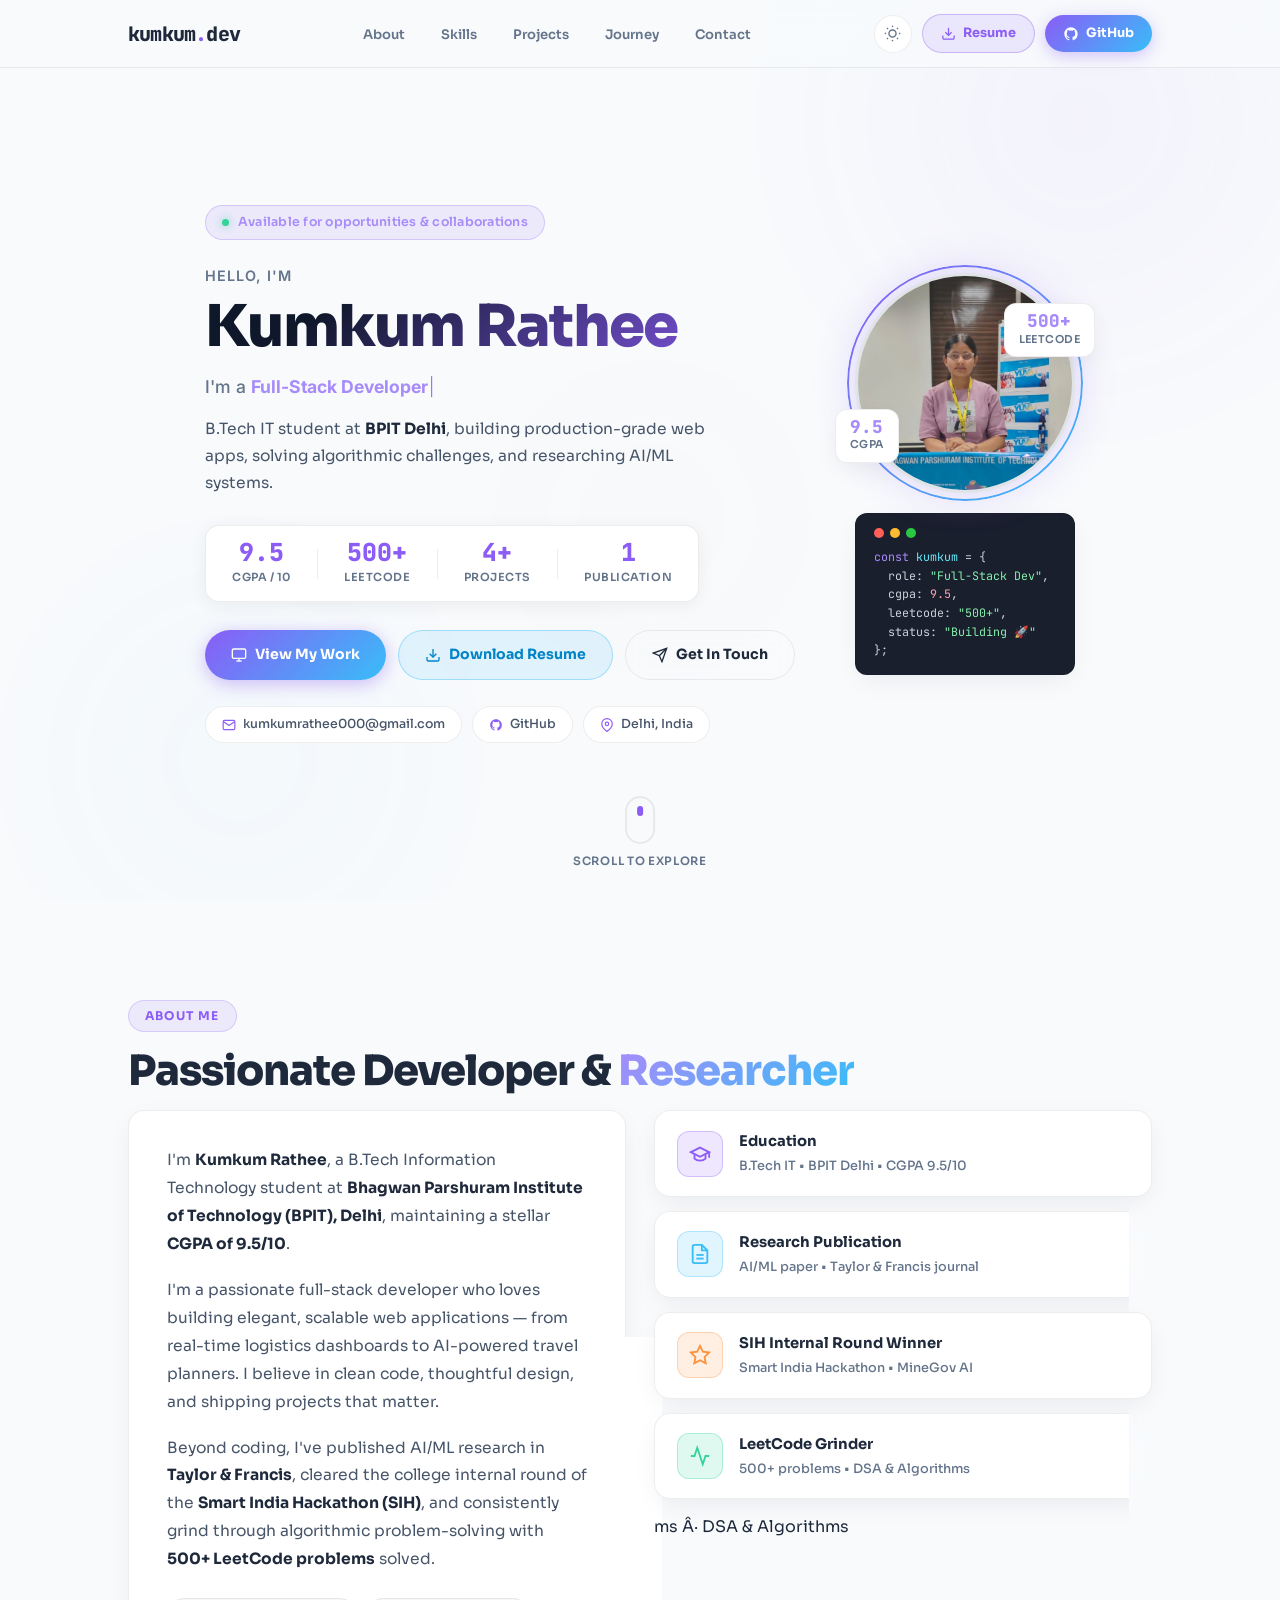
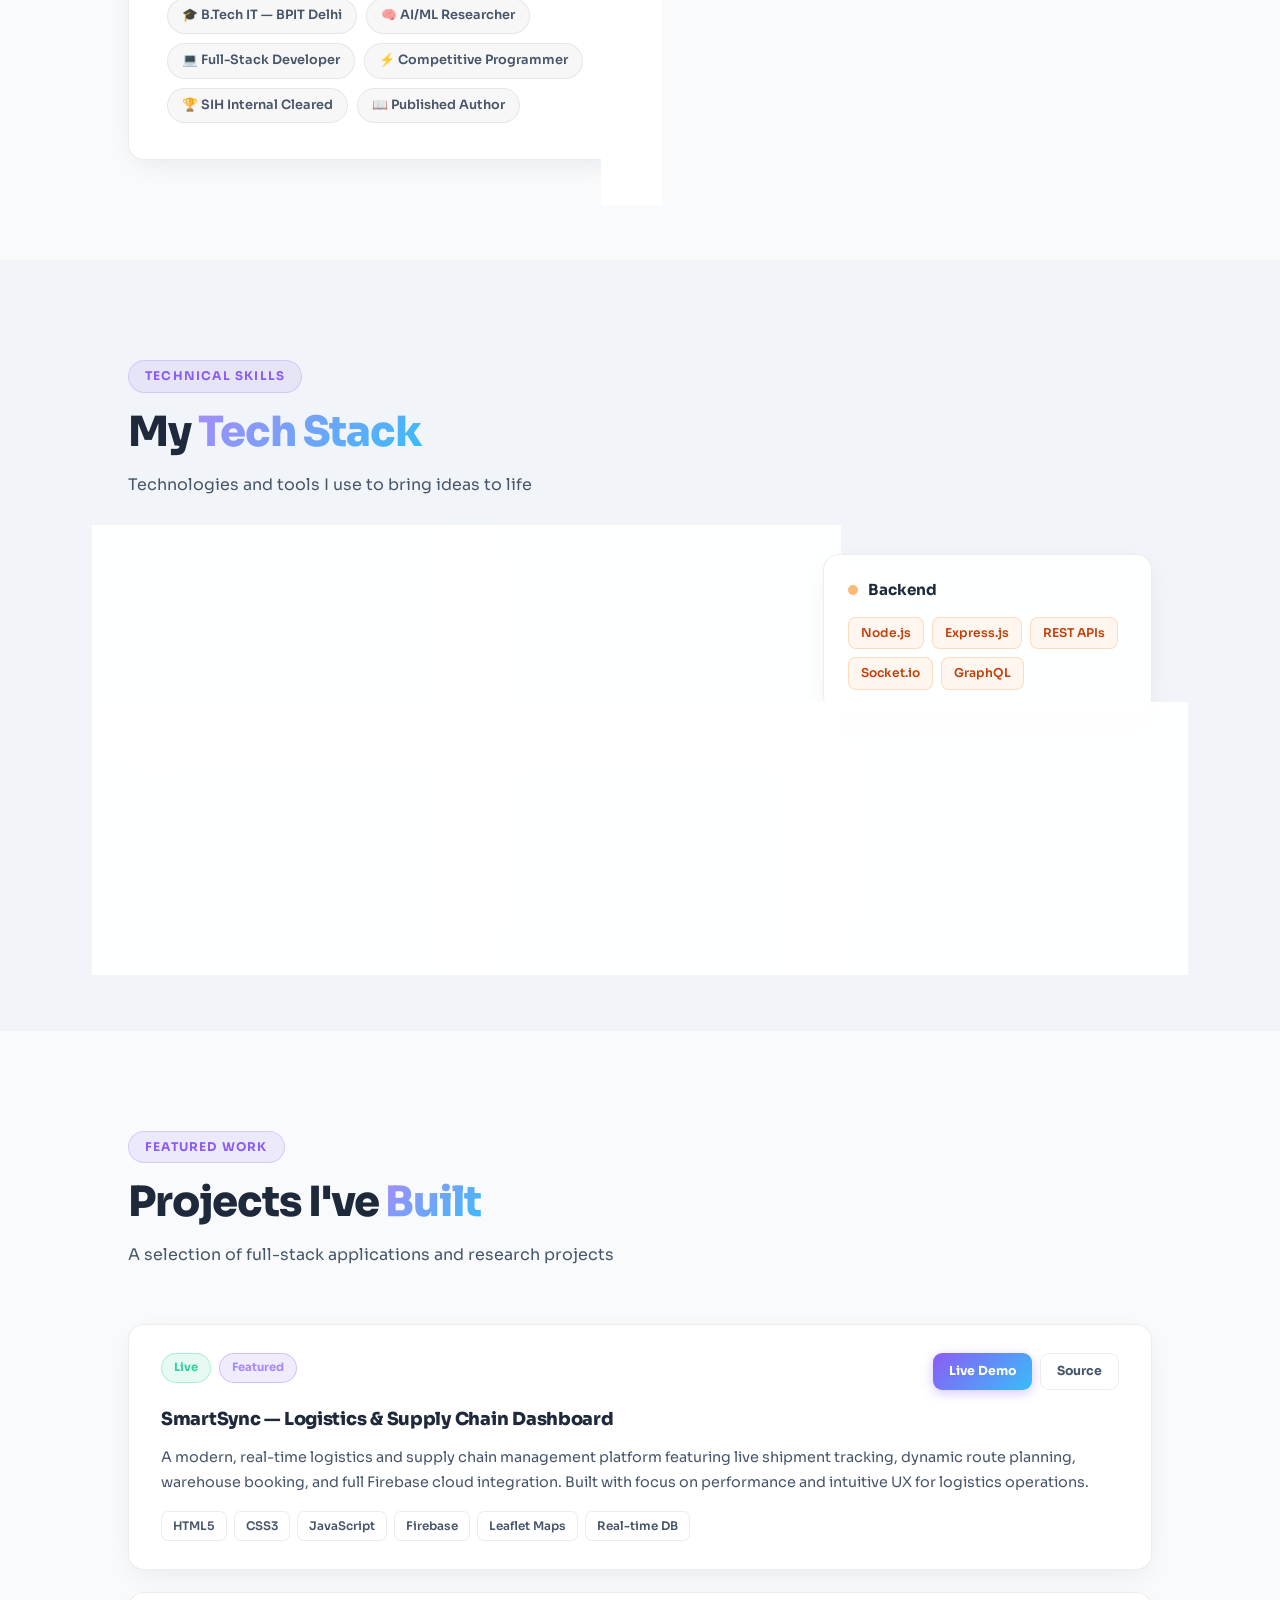
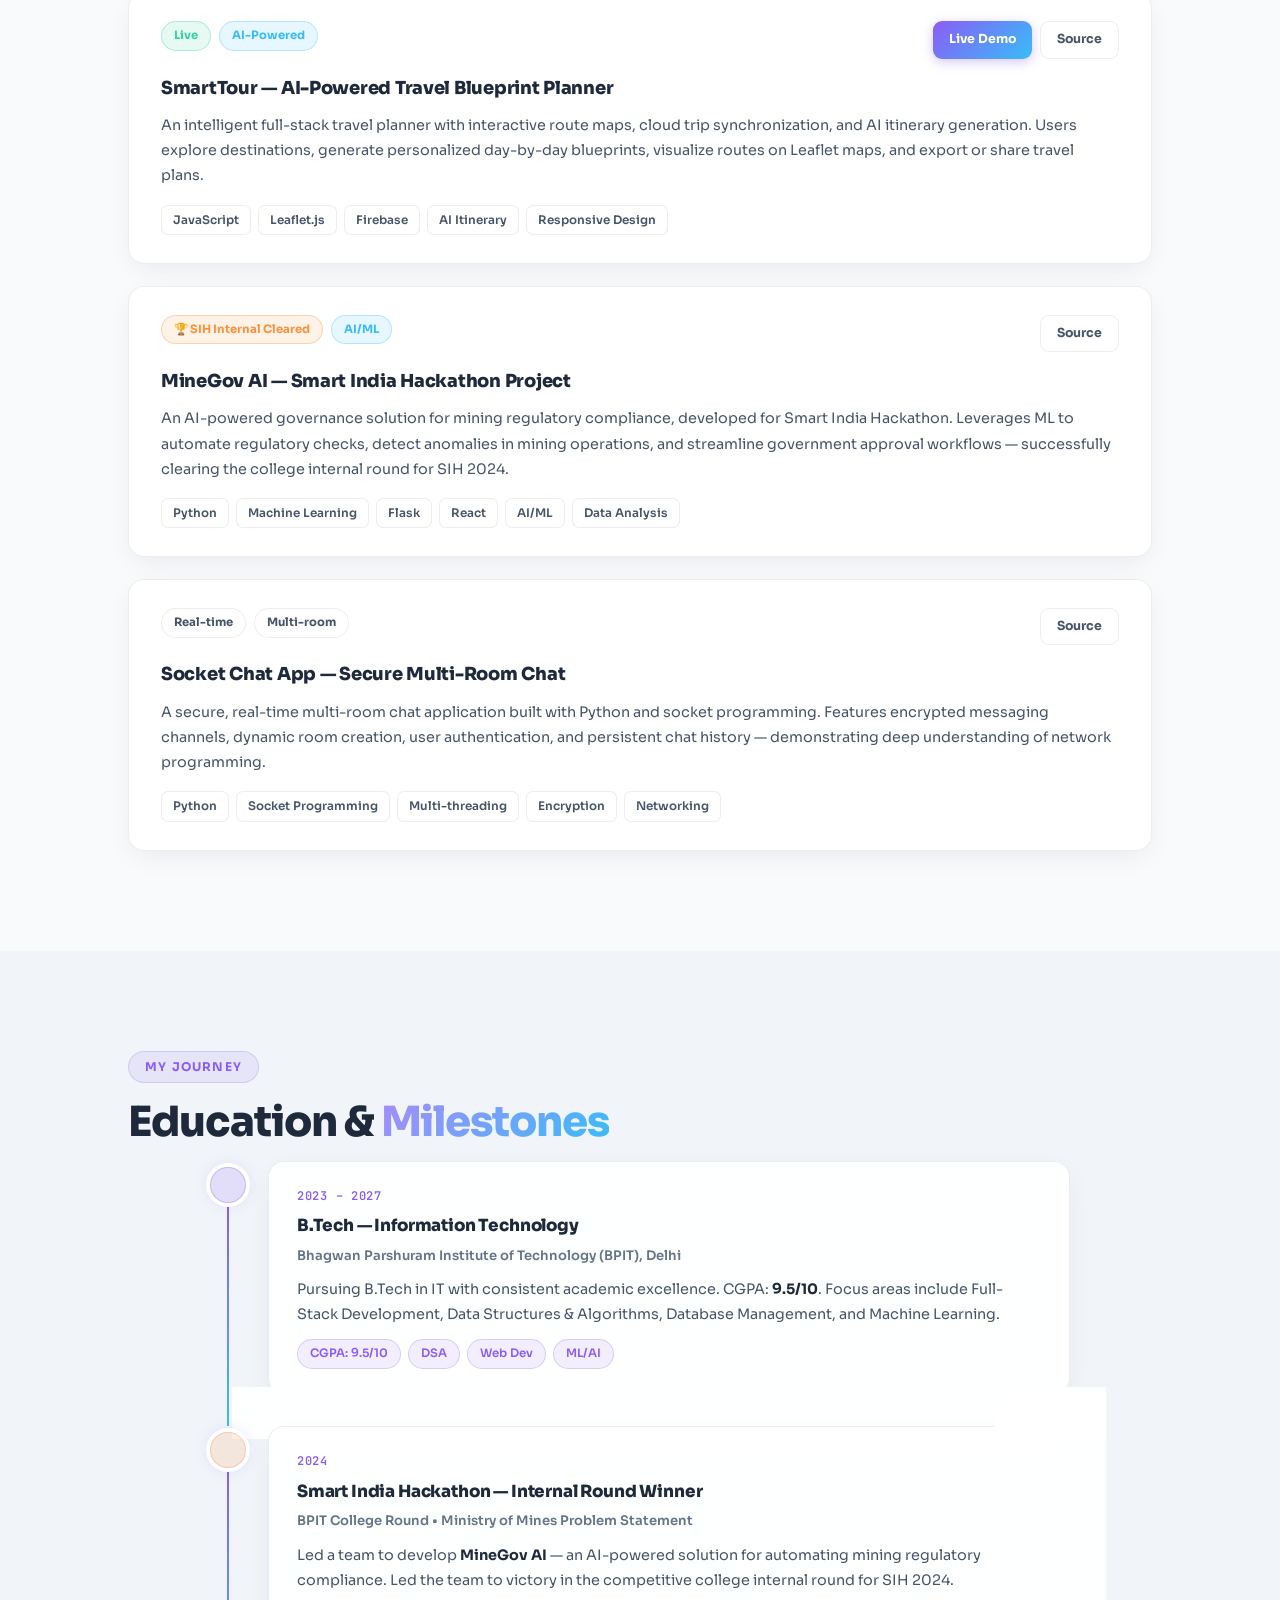
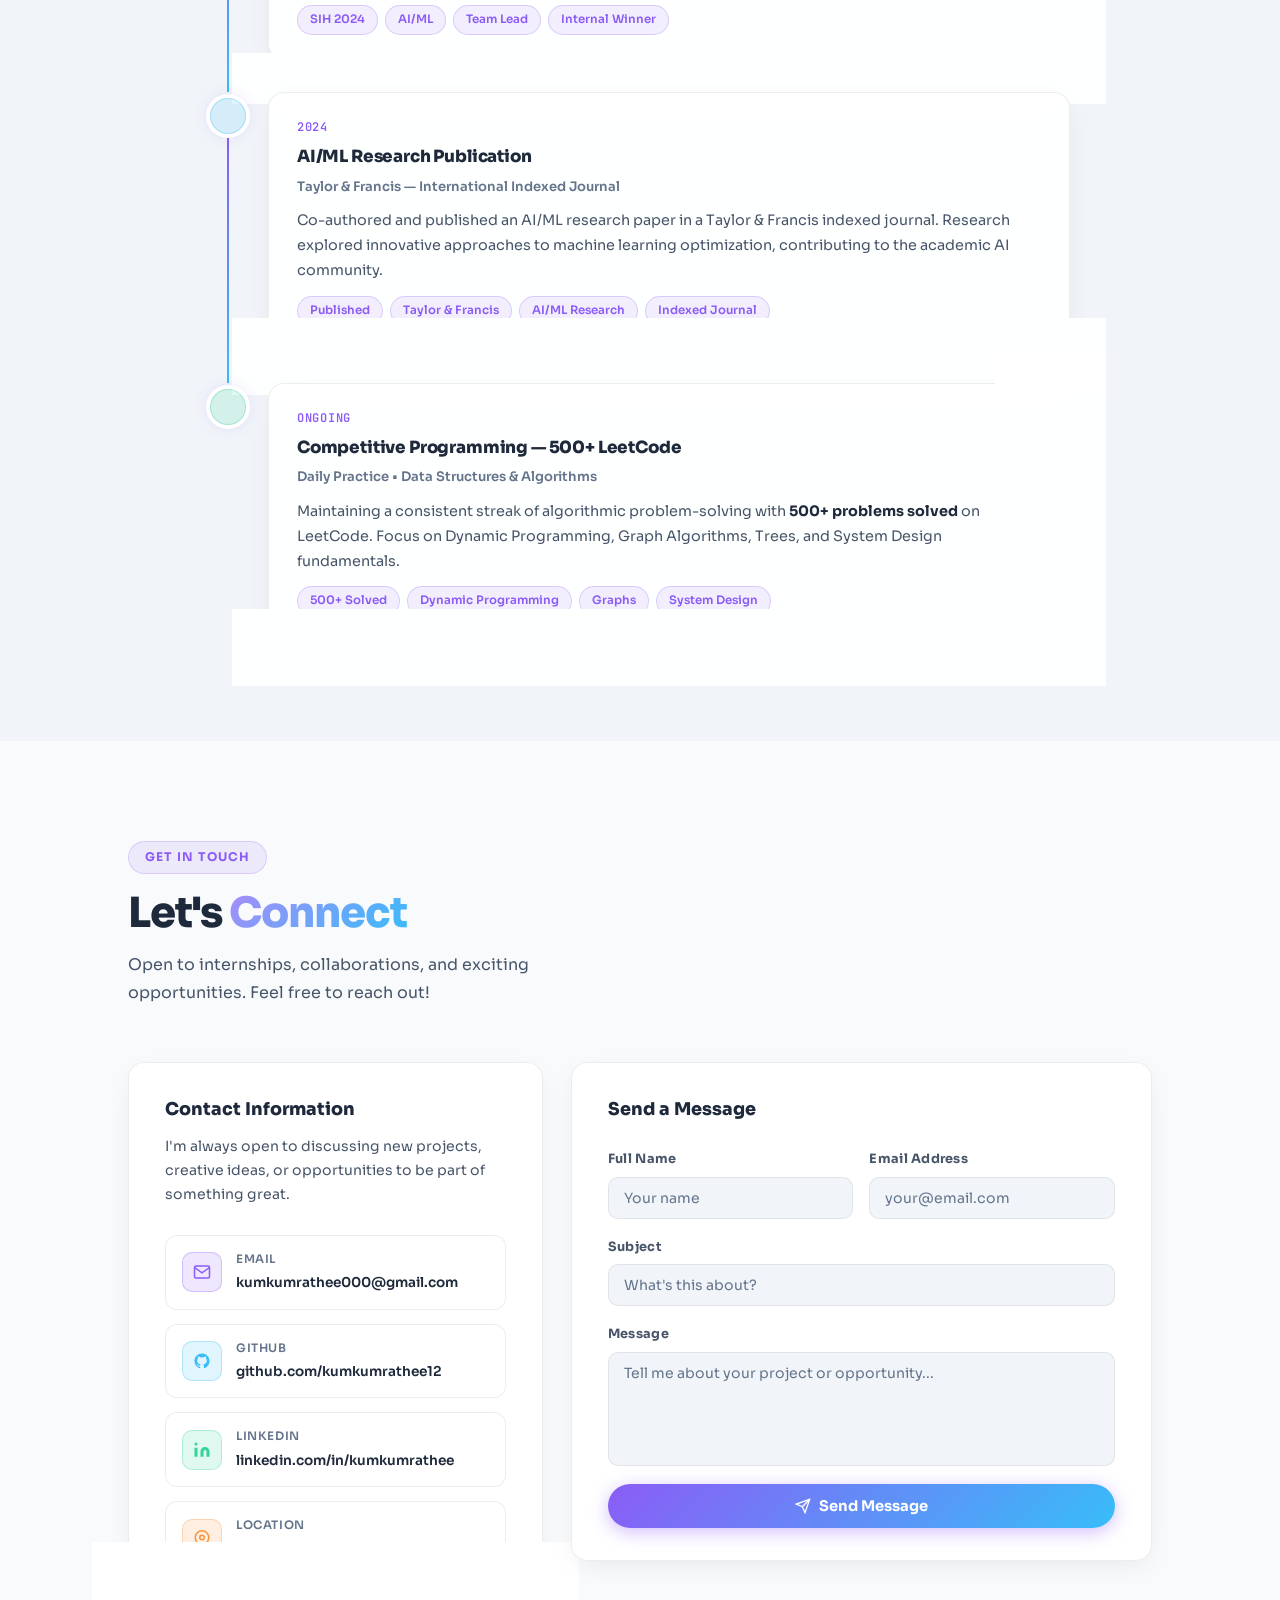
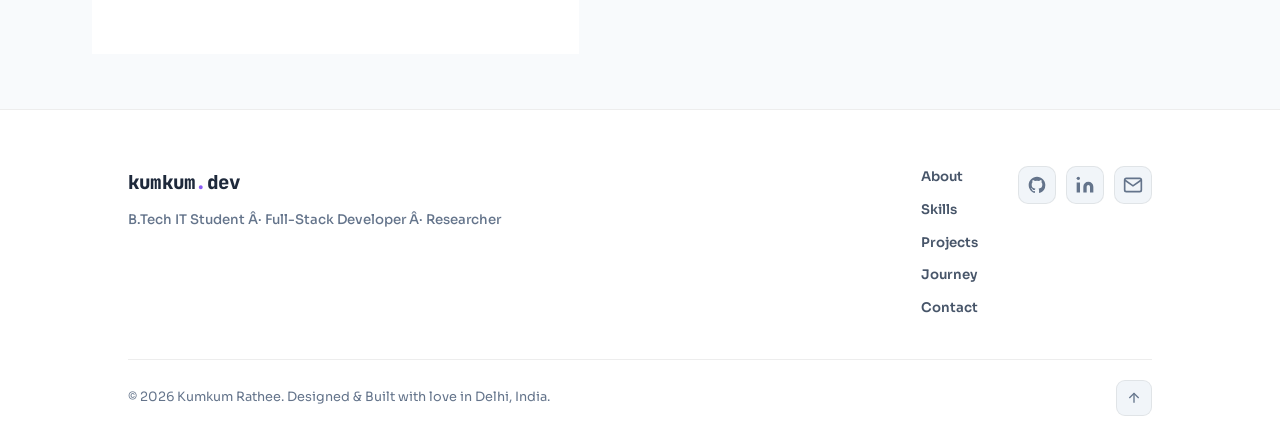
==== commit 02d1dc8e: "Add resume download option, fix BPIT Delhi subtitle punctuation, clean character encoding, and enhan" ====
--- a/index.html
+++ b/index.html
@@ -4,7 +4,7 @@
   <meta charset="UTF-8" />
   <meta name="viewport" content="width=device-width, initial-scale=1.0" />
   <title>Kumkum Rathee - B.Tech IT Student | Portfolio &amp; Resume</title>
-  <meta name="description" content="Portfolio of Kumkum Rathee - B.Tech IT student at BPIT Delhi with 9.5 CGPA, 500+ LeetCode problems, AI/ML research in Taylor and Francis, SIH finalist, and full-stack developer." />
+  <meta name="description" content="Portfolio of Kumkum Rathee - B.Tech IT student at BPIT Delhi with 9.5 CGPA, 500+ LeetCode problems, AI/ML research in Taylor and Francis, SIH internal round winner, and full-stack developer." />
   <meta name="keywords" content="Kumkum Rathee, resume, portfolio, B.Tech IT, BPIT Delhi, developer, full-stack, JavaScript, Firebase, SmartSync, SmartTour, MineGov AI" />
   <meta property="og:title" content="Kumkum Rathee - Developer Portfolio" />
   <meta property="og:description" content="B.Tech IT student with 9.5 CGPA, published researcher, 500+ LeetCode, full-stack developer." />
@@ -32,6 +32,10 @@
           <svg class="icon-moon" viewBox="0 0 24 24" fill="none" stroke="currentColor" stroke-width="2"><path d="M21 12.79A9 9 0 1 1 11.21 3a7 7 0 0 0 9.79 9.79z"/></svg>
           <svg class="icon-sun" viewBox="0 0 24 24" fill="none" stroke="currentColor" stroke-width="2" style="display:none"><circle cx="12" cy="12" r="5"/><line x1="12" y1="1" x2="12" y2="3"/><line x1="12" y1="21" x2="12" y2="23"/><line x1="4.22" y1="4.22" x2="5.64" y2="5.64"/><line x1="18.36" y1="18.36" x2="19.78" y2="19.78"/><line x1="1" y1="12" x2="3" y2="12"/><line x1="21" y1="12" x2="23" y2="12"/><line x1="4.22" y1="19.78" x2="5.64" y2="18.36"/><line x1="18.36" y1="5.64" x2="19.78" y2="4.22"/></svg>
         </button>
+        <a href="assets/Kumkum_Rathee_Resume.pdf" download="Kumkum_Rathee_Resume.pdf" target="_blank" class="nav-resume-btn" id="nav-resume-btn">
+          <svg viewBox="0 0 24 24" fill="none" stroke="currentColor" stroke-width="2" width="15" height="15"><path d="M21 15v4a2 2 0 0 1-2 2H5a2 2 0 0 1-2-2v-4"/><polyline points="7 10 12 15 17 10"/><line x1="12" y1="15" x2="12" y2="3"/></svg>
+          Resume
+        </a>
         <a href="https://github.com/kumkumrathee12" target="_blank" rel="noopener" class="nav-gh-btn">
           <svg viewBox="0 0 24 24" fill="currentColor" width="16" height="16"><path d="M12 2C6.477 2 2 6.484 2 12.017c0 4.425 2.865 8.18 6.839 9.504.5.092.682-.217.682-.483 0-.237-.008-.868-.013-1.703-2.782.605-3.369-1.343-3.369-1.343-.454-1.158-1.11-1.466-1.11-1.466-.908-.62.069-.608.069-.608 1.003.07 1.531 1.032 1.531 1.032.892 1.53 2.341 1.088 2.91.832.092-.647.35-1.088.636-1.338-2.22-.253-4.555-1.113-4.555-4.951 0-1.093.39-1.988 1.029-2.688-.103-.253-.446-1.272.098-2.65 0 0 .84-.27 2.75 1.026A9.564 9.564 0 0 1 12 6.844a9.59 9.59 0 0 1 2.504.337c1.909-1.296 2.747-1.027 2.747-1.027.546 1.379.202 2.398.1 2.651.64.7 1.028 1.595 1.028 2.688 0 3.848-2.339 4.695-4.566 4.943.359.309.678.92.678 1.855 0 1.338-.012 2.419-.012 2.747 0 .268.18.58.688.482A10.02 10.02 0 0 0 22 12.017C22 6.484 17.522 2 12 2z"/></svg>
           GitHub
@@ -74,7 +78,7 @@
             <span id="typing-text"></span><span class="cursor">|</span>
           </span>
         </div>
-        <p class="hero-sub">B.Tech IT student at <strong>BPIT Delhi</strong> â€” building production-grade web apps, solving algorithmic challenges, and researching AI/ML systems.</p>
+        <p class="hero-sub">B.Tech IT student at <strong>BPIT Delhi</strong>, building production-grade web apps, solving algorithmic challenges, and researching AI/ML systems.</p>
 
         <div class="hero-stats">
           <div class="hstat"><div class="hstat-num">9.5</div><div class="hstat-lbl">CGPA / 10</div></div>
@@ -91,6 +95,10 @@
             <svg viewBox="0 0 24 24" fill="none" stroke="currentColor" stroke-width="2"><rect x="2" y="3" width="20" height="14" rx="2"/><line x1="8" y1="21" x2="16" y2="21"/><line x1="12" y1="17" x2="12" y2="21"/></svg>
             View My Work
           </a>
+          <a href="assets/Kumkum_Rathee_Resume.pdf" download="Kumkum_Rathee_Resume.pdf" target="_blank" class="btn-resume" id="hero-resume">
+            <svg viewBox="0 0 24 24" fill="none" stroke="currentColor" stroke-width="2"><path d="M21 15v4a2 2 0 0 1-2 2H5a2 2 0 0 1-2-2v-4"/><polyline points="7 10 12 15 17 10"/><line x1="12" y1="15" x2="12" y2="3"/></svg>
+            Download Resume
+          </a>
           <a href="#contact" class="btn-outline" id="hero-contact">
             <svg viewBox="0 0 24 24" fill="none" stroke="currentColor" stroke-width="2"><line x1="22" y1="2" x2="11" y2="13"/><polygon points="22 2 15 22 11 13 2 9 22 2"/></svg>
             Get In Touch
@@ -129,7 +137,7 @@
   <span class="cs">role</span>: <span class="cq">"Full-Stack Dev"</span>,
   <span class="cs">cgpa</span>: <span class="cn">9.5</span>,
   <span class="cs">leetcode</span>: <span class="cq">"500+"</span>,
-  <span class="cs">status</span>: <span class="cq">"Building ðŸš€"</span>
+  <span class="cs">status</span>: <span class="cq">"Building 🚀"</span>
 };</pre>
         </div>
       </div>
@@ -150,15 +158,15 @@
       <div class="about-grid">
         <div class="about-text-block card reveal-up">
           <p>I'm <strong>Kumkum Rathee</strong>, a B.Tech Information Technology student at <strong>Bhagwan Parshuram Institute of Technology (BPIT), Delhi</strong>, maintaining a stellar <strong>CGPA of 9.5/10</strong>.</p>
-          <p>I'm a passionate full-stack developer who loves building elegant, scalable web applications â€” from real-time logistics dashboards to AI-powered travel planners. I believe in clean code, thoughtful design, and shipping projects that matter.</p>
-          <p>Beyond coding, I've published AI/ML research in <strong>Taylor &amp; Francis</strong>, competed in the national <strong>Smart India Hackathon</strong>, and consistently grind through algorithmic problem-solving with <strong>500+ LeetCode problems</strong> solved.</p>
+          <p>I'm a passionate full-stack developer who loves building elegant, scalable web applications &mdash; from real-time logistics dashboards to AI-powered travel planners. I believe in clean code, thoughtful design, and shipping projects that matter.</p>
+          <p>Beyond coding, I've published AI/ML research in <strong>Taylor &amp; Francis</strong>, cleared the college internal round of the <strong>Smart India Hackathon (SIH)</strong>, and consistently grind through algorithmic problem-solving with <strong>500+ LeetCode problems</strong> solved.</p>
           <div class="about-tags">
-            <span class="atag">ðŸŽ“ B.Tech IT â€” BPIT Delhi</span>
-            <span class="atag">ðŸ§  AI/ML Researcher</span>
-            <span class="atag">ðŸ’» Full-Stack Developer</span>
-            <span class="atag">âš¡ Competitive Programmer</span>
-            <span class="atag">ðŸ† SIH Finalist</span>
-            <span class="atag">ðŸ“– Published Author</span>
+            <span class="atag">🎓 B.Tech IT &mdash; BPIT Delhi</span>
+            <span class="atag">🧠 AI/ML Researcher</span>
+            <span class="atag">💻 Full-Stack Developer</span>
+            <span class="atag">⚡ Competitive Programmer</span>
+            <span class="atag">🏆 SIH Internal Cleared</span>
+            <span class="atag">📖 Published Author</span>
           </div>
         </div>
 
@@ -167,25 +175,26 @@
             <div class="hl-icon ic-purple">
               <svg viewBox="0 0 24 24" fill="none" stroke="currentColor" stroke-width="2"><path d="M22 10v6M2 10l10-5 10 5-10 5z"/><path d="M6 12v5c3 3 9 3 12 0v-5"/></svg>
             </div>
-            <div><div class="hl-title">Education</div><div class="hl-sub">B.Tech IT Â· BPIT Delhi Â· CGPA 9.5/10</div></div>
+            <div><div class="hl-title">Education</div><div class="hl-sub">B.Tech IT &bull; BPIT Delhi &bull; CGPA 9.5/10</div></div>
           </div>
           <div class="highlight-card card">
             <div class="hl-icon ic-blue">
               <svg viewBox="0 0 24 24" fill="none" stroke="currentColor" stroke-width="2"><path d="M14 2H6a2 2 0 0 0-2 2v16a2 2 0 0 0 2 2h12a2 2 0 0 0 2-2V8z"/><polyline points="14 2 14 8 20 8"/><line x1="16" y1="13" x2="8" y2="13"/><line x1="16" y1="17" x2="8" y2="17"/></svg>
             </div>
-            <div><div class="hl-title">Research Publication</div><div class="hl-sub">AI/ML paper Â· Taylor &amp; Francis journal</div></div>
+            <div><div class="hl-title">Research Publication</div><div class="hl-sub">AI/ML paper &bull; Taylor &amp; Francis journal</div></div>
           </div>
           <div class="highlight-card card">
             <div class="hl-icon ic-orange">
               <svg viewBox="0 0 24 24" fill="none" stroke="currentColor" stroke-width="2"><polygon points="12 2 15.09 8.26 22 9.27 17 14.14 18.18 21.02 12 17.77 5.82 21.02 7 14.14 2 9.27 8.91 8.26 12 2"/></svg>
             </div>
-            <div><div class="hl-title">SIH National Finalist</div><div class="hl-sub">Smart India Hackathon Â· MineGov AI</div></div>
+            <div><div class="hl-title">SIH Internal Round Winner</div><div class="hl-sub">Smart India Hackathon &bull; MineGov AI</div></div>
           </div>
           <div class="highlight-card card">
             <div class="hl-icon ic-green">
               <svg viewBox="0 0 24 24" fill="none" stroke="currentColor" stroke-width="2"><polyline points="22 12 18 12 15 21 9 3 6 12 2 12"/></svg>
             </div>
-            <div><div class="hl-title">LeetCode Grinder</div><div class="hl-sub">500+ problems Â· DSA &amp; Algorithms</div></div>
+            <div><div class="hl-title">LeetCode Grinder</div><div class="hl-sub">500+ problems &bull; DSA &amp; Algorithms</div></div>
+          </div>ms Â· DSA &amp; Algorithms</div></div>
           </div>
         </div>
       </div>
@@ -243,7 +252,7 @@
               <a href="https://github.com/kumkumrathee12/smartSync" target="_blank" rel="noopener" class="proj-btn gh-btn" id="smartsync-source">Source</a>
             </div>
           </div>
-          <h3 class="proj-title">SmartSync â€” Logistics &amp; Supply Chain Dashboard</h3>
+          <h3 class="proj-title">SmartSync &mdash; Logistics &amp; Supply Chain Dashboard</h3>
           <p class="proj-desc">A modern, real-time logistics and supply chain management platform featuring live shipment tracking, dynamic route planning, warehouse booking, and full Firebase cloud integration. Built with focus on performance and intuitive UX for logistics operations.</p>
           <div class="proj-tech"><span class="ptag">HTML5</span><span class="ptag">CSS3</span><span class="ptag">JavaScript</span><span class="ptag">Firebase</span><span class="ptag">Leaflet Maps</span><span class="ptag">Real-time DB</span></div>
         </div>
@@ -256,20 +265,20 @@
               <a href="https://github.com/kumkumrathee12/SmartTour" target="_blank" rel="noopener" class="proj-btn gh-btn" id="smarttour-source">Source</a>
             </div>
           </div>
-          <h3 class="proj-title">SmartTour â€” AI-Powered Travel Blueprint Planner</h3>
+          <h3 class="proj-title">SmartTour &mdash; AI-Powered Travel Blueprint Planner</h3>
           <p class="proj-desc">An intelligent full-stack travel planner with interactive route maps, cloud trip synchronization, and AI itinerary generation. Users explore destinations, generate personalized day-by-day blueprints, visualize routes on Leaflet maps, and export or share travel plans.</p>
           <div class="proj-tech"><span class="ptag">JavaScript</span><span class="ptag">Leaflet.js</span><span class="ptag">Firebase</span><span class="ptag">AI Itinerary</span><span class="ptag">Responsive Design</span></div>
         </div>
 
         <div class="proj-card card reveal-up" style="animation-delay:0.16s" id="project-minegov">
           <div class="proj-header">
-            <div class="proj-badges"><span class="pbadge prize">ðŸ† SIH Finalist</span><span class="pbadge ai-badge">AI/ML</span></div>
+            <div class="proj-badges"><span class="pbadge prize">🏆 SIH Internal Cleared</span><span class="pbadge ai-badge">AI/ML</span></div>
             <div class="proj-links">
               <a href="https://github.com/kumkumrathee12" target="_blank" rel="noopener" class="proj-btn gh-btn" id="minegov-source">Source</a>
             </div>
           </div>
-          <h3 class="proj-title">MineGov AI â€” Smart India Hackathon Project</h3>
-          <p class="proj-desc">An AI-powered governance solution for mining regulatory compliance, developed for Smart India Hackathon. Leverages ML to automate regulatory checks, detect anomalies in mining operations, and streamline government approval workflows â€” reaching the SIH 2024 national finals.</p>
+          <h3 class="proj-title">MineGov AI &mdash; Smart India Hackathon Project</h3>
+          <p class="proj-desc">An AI-powered governance solution for mining regulatory compliance, developed for Smart India Hackathon. Leverages ML to automate regulatory checks, detect anomalies in mining operations, and streamline government approval workflows &mdash; successfully clearing the college internal round for SIH 2024.</p>
           <div class="proj-tech"><span class="ptag">Python</span><span class="ptag">Machine Learning</span><span class="ptag">Flask</span><span class="ptag">React</span><span class="ptag">AI/ML</span><span class="ptag">Data Analysis</span></div>
         </div>
 
@@ -280,8 +289,8 @@
               <a href="https://github.com/kumkumrathee12/socket-chat-app." target="_blank" rel="noopener" class="proj-btn gh-btn" id="socket-source">Source</a>
             </div>
           </div>
-          <h3 class="proj-title">Socket Chat App â€” Secure Multi-Room Chat</h3>
-          <p class="proj-desc">A secure, real-time multi-room chat application built with Python and socket programming. Features encrypted messaging channels, dynamic room creation, user authentication, and persistent chat history â€” demonstrating deep understanding of network programming.</p>
+          <h3 class="proj-title">Socket Chat App &mdash; Secure Multi-Room Chat</h3>
+          <p class="proj-desc">A secure, real-time multi-room chat application built with Python and socket programming. Features encrypted messaging channels, dynamic room creation, user authentication, and persistent chat history &mdash; demonstrating deep understanding of network programming.</p>
           <div class="proj-tech"><span class="ptag">Python</span><span class="ptag">Socket Programming</span><span class="ptag">Multi-threading</span><span class="ptag">Encryption</span><span class="ptag">Networking</span></div>
         </div>
 
@@ -300,8 +309,8 @@
           <div class="tl-dot ic-purple"></div>
           <div class="tl-connector"></div>
           <div class="tl-content card">
-            <div class="tl-date">2023 â€“ 2027</div>
-            <h3 class="tl-title">B.Tech â€” Information Technology</h3>
+            <div class="tl-date">2023 &ndash; 2027</div>
+            <h3 class="tl-title">B.Tech &mdash; Information Technology</h3>
             <div class="tl-place">Bhagwan Parshuram Institute of Technology (BPIT), Delhi</div>
             <p class="tl-desc">Pursuing B.Tech in IT with consistent academic excellence. CGPA: <strong>9.5/10</strong>. Focus areas include Full-Stack Development, Data Structures &amp; Algorithms, Database Management, and Machine Learning.</p>
             <div class="tl-tags"><span class="tltag">CGPA: 9.5/10</span><span class="tltag">DSA</span><span class="tltag">Web Dev</span><span class="tltag">ML/AI</span></div>
@@ -313,10 +322,10 @@
           <div class="tl-connector"></div>
           <div class="tl-content card">
             <div class="tl-date">2024</div>
-            <h3 class="tl-title">Smart India Hackathon â€” National Finalist</h3>
-            <div class="tl-place">National-Level Hackathon Â· Ministry of Mines</div>
-            <p class="tl-desc">Led a team to develop <strong>MineGov AI</strong> â€” an AI-powered solution for automating mining regulatory compliance. The project reached the finals of SIH 2024, competing against thousands of teams nationwide.</p>
-            <div class="tl-tags"><span class="tltag">SIH 2024</span><span class="tltag">AI/ML</span><span class="tltag">Team Lead</span><span class="tltag">National Level</span></div>
+            <h3 class="tl-title">Smart India Hackathon &mdash; Internal Round Winner</h3>
+            <div class="tl-place">BPIT College Round &bull; Ministry of Mines Problem Statement</div>
+            <p class="tl-desc">Led a team to develop <strong>MineGov AI</strong> &mdash; an AI-powered solution for automating mining regulatory compliance. Led the team to victory in the competitive college internal round for SIH 2024.</p>
+            <div class="tl-tags"><span class="tltag">SIH 2024</span><span class="tltag">AI/ML</span><span class="tltag">Team Lead</span><span class="tltag">Internal Winner</span></div>
           </div>
         </div>
 
@@ -326,7 +335,7 @@
           <div class="tl-content card">
             <div class="tl-date">2024</div>
             <h3 class="tl-title">AI/ML Research Publication</h3>
-            <div class="tl-place">Taylor &amp; Francis â€” International Indexed Journal</div>
+            <div class="tl-place">Taylor &amp; Francis &mdash; International Indexed Journal</div>
             <p class="tl-desc">Co-authored and published an AI/ML research paper in a Taylor &amp; Francis indexed journal. Research explored innovative approaches to machine learning optimization, contributing to the academic AI community.</p>
             <div class="tl-tags"><span class="tltag">Published</span><span class="tltag">Taylor &amp; Francis</span><span class="tltag">AI/ML Research</span><span class="tltag">Indexed Journal</span></div>
           </div>
@@ -334,10 +343,11 @@
 
         <div class="tl-item reveal-up" style="animation-delay:0.3s">
           <div class="tl-dot ic-green"></div>
+          <div class="tl-connector"></div>
           <div class="tl-content card">
             <div class="tl-date">Ongoing</div>
-            <h3 class="tl-title">Competitive Programming â€” 500+ LeetCode</h3>
-            <div class="tl-place">Daily Practice Â· Data Structures &amp; Algorithms</div>
+            <h3 class="tl-title">Competitive Programming &mdash; 500+ LeetCode</h3>
+            <div class="tl-place">Daily Practice &bull; Data Structures &amp; Algorithms</div>
             <p class="tl-desc">Maintaining a consistent streak of algorithmic problem-solving with <strong>500+ problems solved</strong> on LeetCode. Focus on Dynamic Programming, Graph Algorithms, Trees, and System Design fundamentals.</p>
             <div class="tl-tags"><span class="tltag">500+ Solved</span><span class="tltag">Dynamic Programming</span><span class="tltag">Graphs</span><span class="tltag">System Design</span></div>
           </div>
--- a/portfolio.css
+++ b/portfolio.css
@@ -148,6 +148,22 @@
 }
 .theme-btn svg { width: 17px; height: 17px; }
 
+.nav-resume-btn {
+  display: inline-flex; align-items: center; gap: 7px;
+  background: rgba(139,92,246,0.12);
+  border: 1px solid rgba(139,92,246,0.35);
+  color: var(--accent-l); padding: 8px 18px; border-radius: 50px;
+  font-size: 0.8rem; font-weight: 700;
+  transition: all 0.2s; white-space: nowrap;
+}
+.nav-resume-btn:hover {
+  background: var(--accent); color: #fff;
+  transform: translateY(-2px);
+  box-shadow: 0 4px 16px rgba(139,92,246,0.35);
+}
+[data-theme="light"] .nav-resume-btn { color: var(--accent); }
+[data-theme="light"] .nav-resume-btn:hover { color: #fff; }
+
 .nav-gh-btn {
   display: inline-flex; align-items: center; gap: 7px;
   background: linear-gradient(135deg, var(--accent), var(--accent2));
@@ -334,6 +350,23 @@
   transform: translateY(-2px);
   box-shadow: 0 8px 26px rgba(139,92,246,0.5);
 }
+
+.btn-resume {
+  display: inline-flex; align-items: center; gap: 8px;
+  background: rgba(56,189,248,0.12);
+  border: 1px solid rgba(56,189,248,0.4);
+  color: var(--accent2); padding: 12px 26px; border-radius: 50px;
+  font-size: 0.88rem; font-weight: 700; font-family: inherit;
+  transition: all 0.2s;
+}
+.btn-resume svg { width: 16px; height: 16px; }
+.btn-resume:hover {
+  background: var(--accent2); color: #0d1117;
+  transform: translateY(-2px);
+  box-shadow: 0 6px 22px rgba(56,189,248,0.35);
+}
+[data-theme="light"] .btn-resume { color: #0284c7; }
+[data-theme="light"] .btn-resume:hover { color: #fff; }
 
 .btn-outline {
   display: inline-flex; align-items: center; gap: 8px;
@@ -701,33 +734,57 @@
 }
 
 /* ─── TIMELINE ───────────────────────────────────────────── */
-.timeline { display: flex; flex-direction: column; gap: 0; position: relative; }
+.timeline {
+  display: flex;
+  flex-direction: column;
+  gap: 32px;
+  position: relative;
+  max-width: 860px;
+  margin: 0 auto;
+}
 
 .tl-item {
-  display: grid;
-  grid-template-columns: 32px 2px 1fr;
-  gap: 0 20px;
+  display: flex;
+  align-items: flex-start;
+  gap: 22px;
   position: relative;
+  width: 100%;
 }
 
 .tl-dot {
-  width: 32px; height: 32px; border-radius: 50%;
-  display: flex; align-items: center; justify-content: center;
-  flex-shrink: 0; margin-top: 4px;
-  position: relative; z-index: 2;
-  box-shadow: 0 0 0 4px var(--bg2), 0 0 16px rgba(139,92,246,0.2);
-}
-.section-alt .tl-dot { box-shadow: 0 0 0 4px var(--bg2), 0 0 16px rgba(139,92,246,0.2); }
+  width: 36px;
+  height: 36px;
+  border-radius: 50%;
+  display: flex;
+  align-items: center;
+  justify-content: center;
+  flex-shrink: 0;
+  margin-top: 6px;
+  position: relative;
+  z-index: 2;
+  box-shadow: 0 0 0 4px var(--bg2), 0 0 16px rgba(139,92,246,0.25);
+}
+.section-alt .tl-dot { box-shadow: 0 0 0 4px var(--bg2), 0 0 16px rgba(139,92,246,0.25); }
 
 .tl-connector {
+  position: absolute;
+  left: 17px;
+  top: 42px;
+  bottom: -32px;
   width: 2px;
-  background: linear-gradient(to bottom, var(--accent), transparent);
-  margin: 36px 0;
-  min-height: 40px;
+  background: linear-gradient(to bottom, var(--accent), var(--accent2));
+  z-index: 1;
+}
+
+.tl-item:last-child .tl-connector {
+  display: none;
 }
 
 .tl-content {
-  padding: 22px 26px; margin-bottom: 24px;
+  flex: 1;
+  min-width: 0;
+  padding: 24px 28px;
+  margin-bottom: 0;
 }
 
 .tl-date {
@@ -931,5 +988,7 @@
   .hero-stats { flex-wrap: wrap; gap: 14px; }
   .hstat-sep { display: none; }
   .proj-card { padding: 20px 18px; }
-  .tl-item { grid-template-columns: 28px 2px 1fr; gap: 0 14px; }
-}
+  .tl-item { gap: 14px; }
+  .tl-dot { width: 30px; height: 30px; }
+  .tl-connector { left: 14px; }
+}
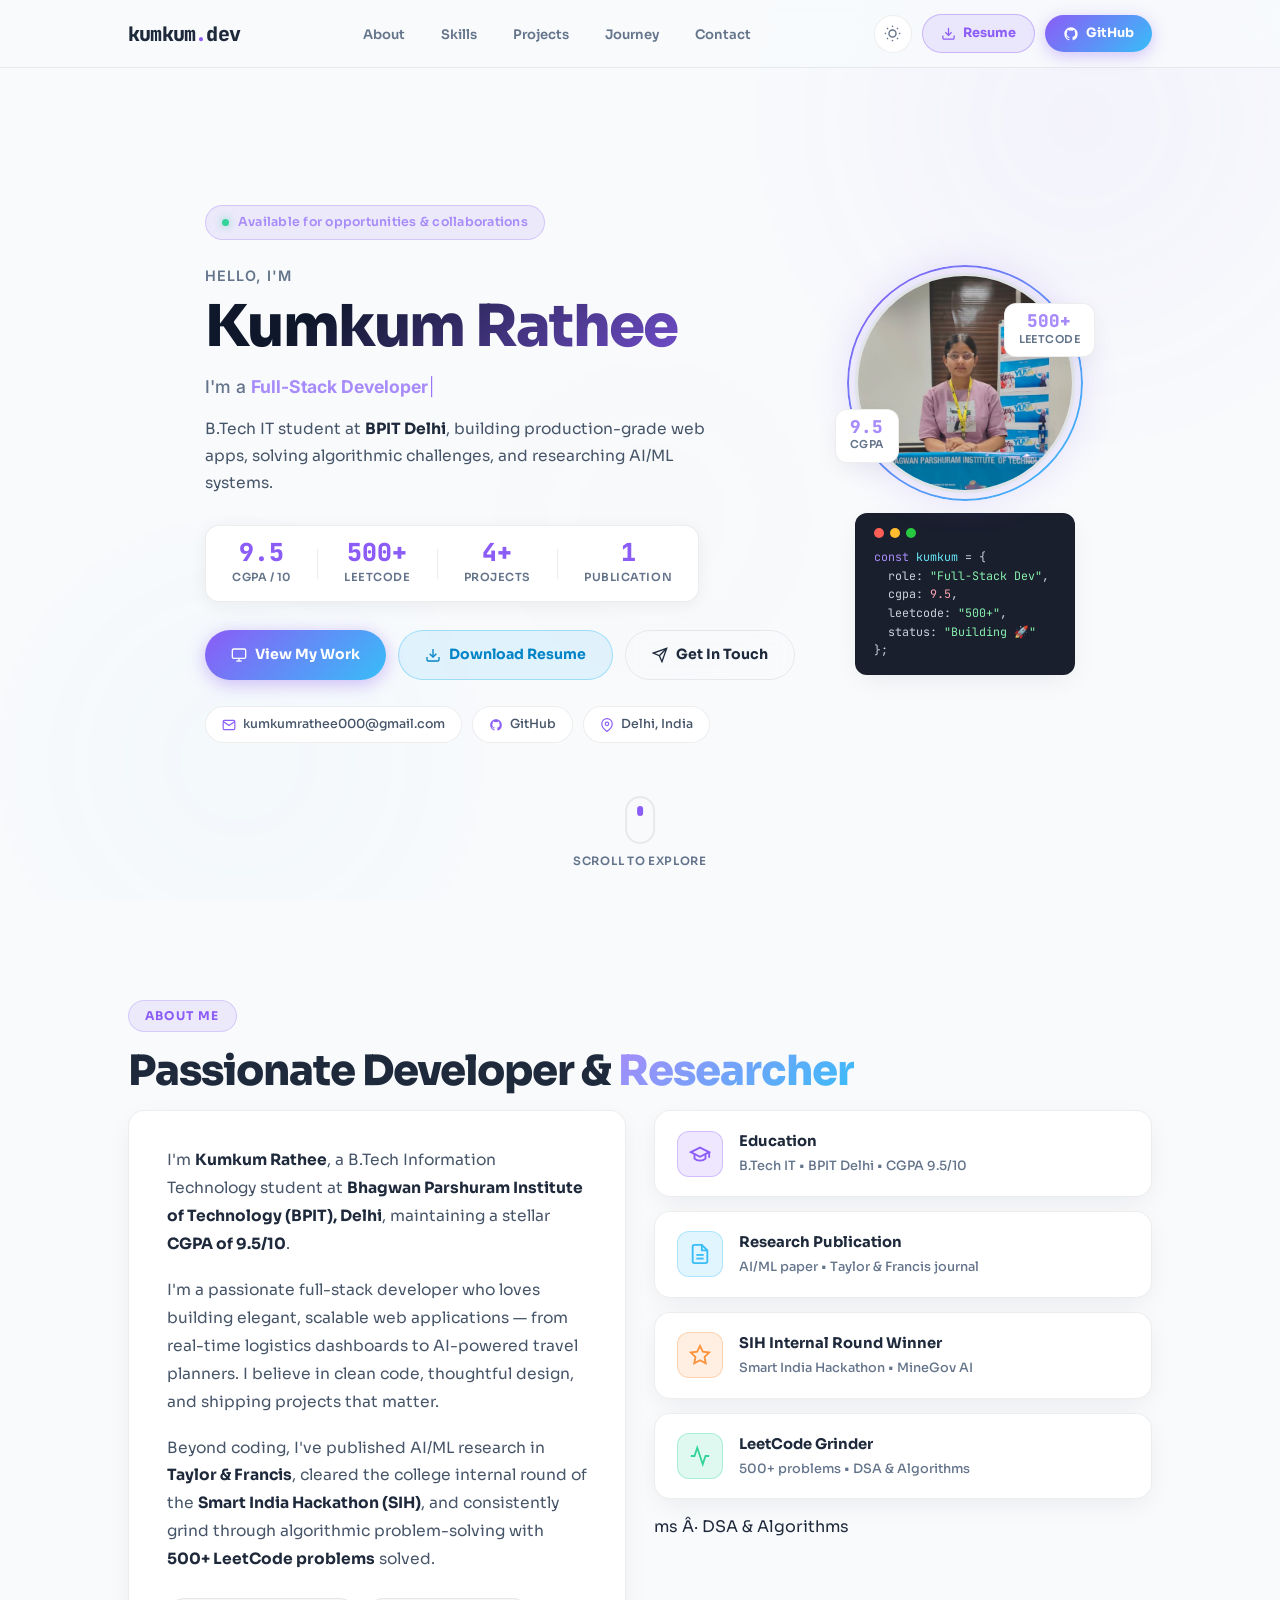
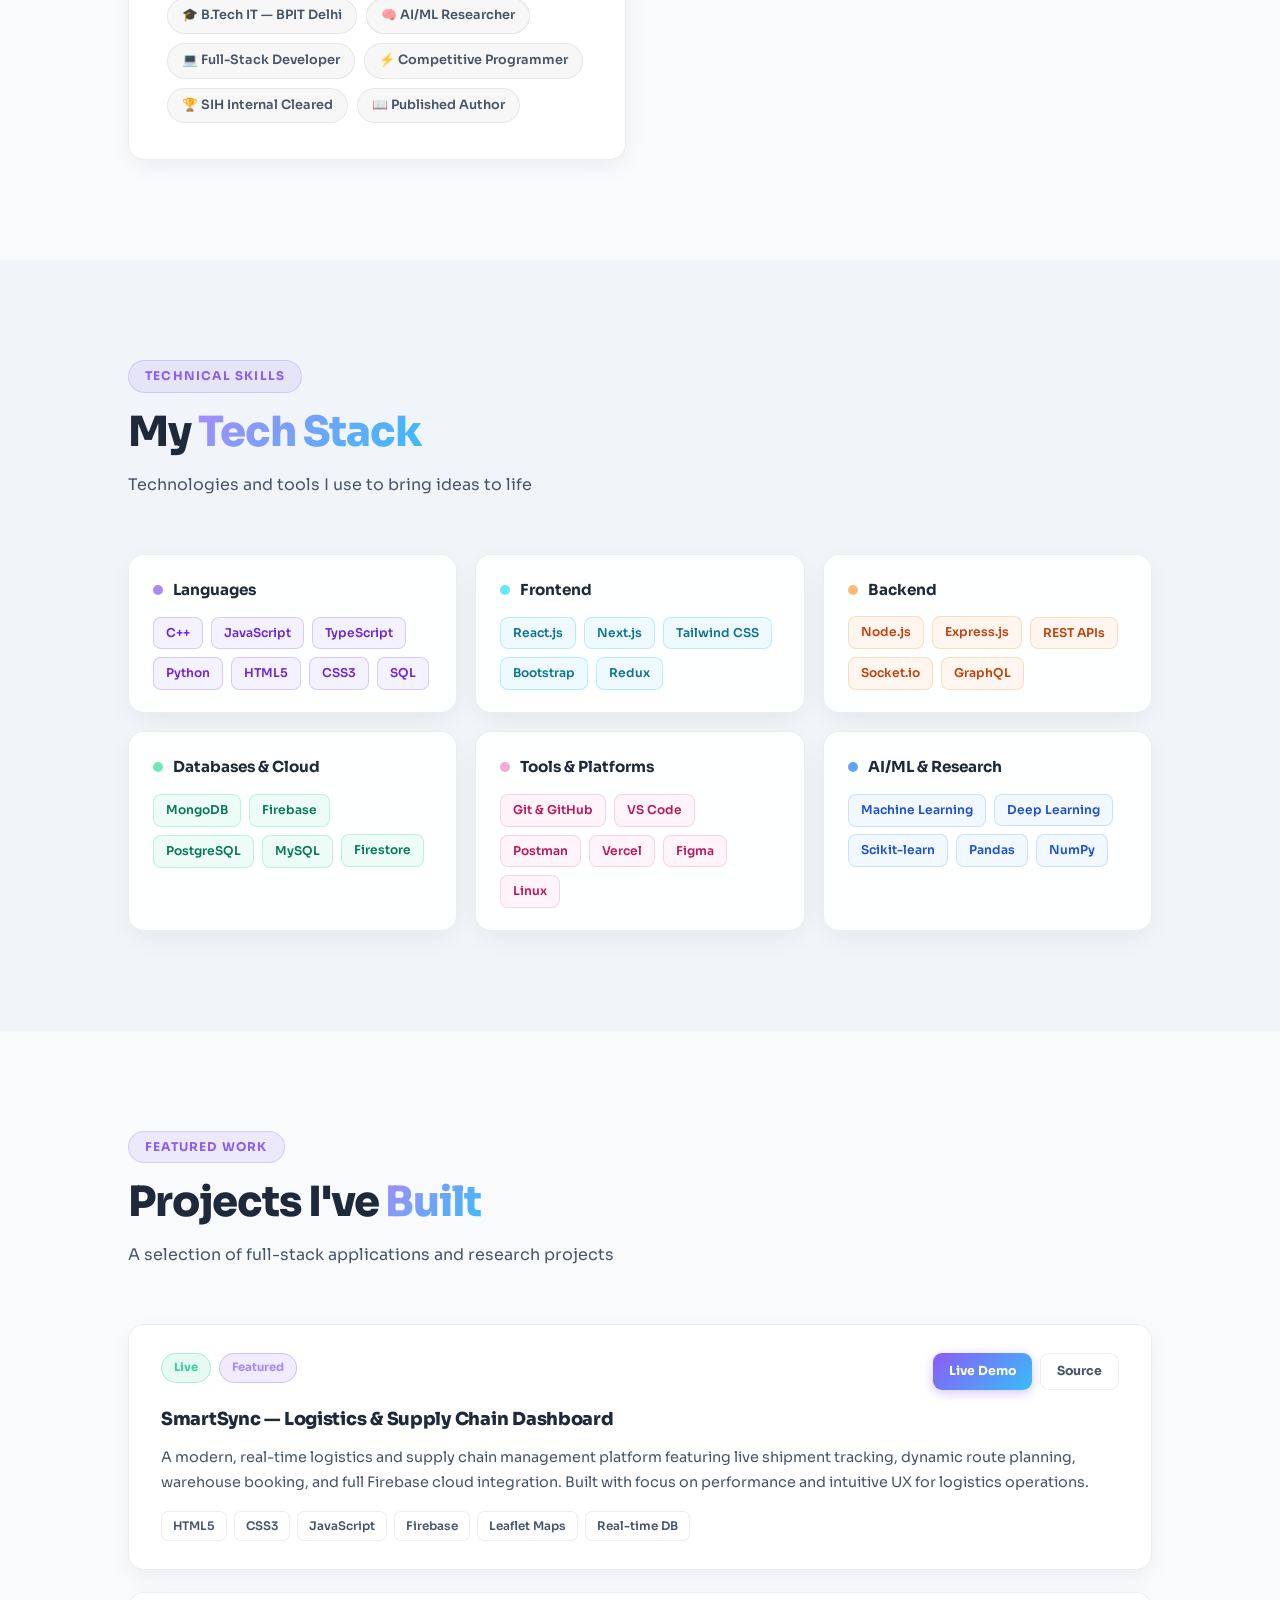
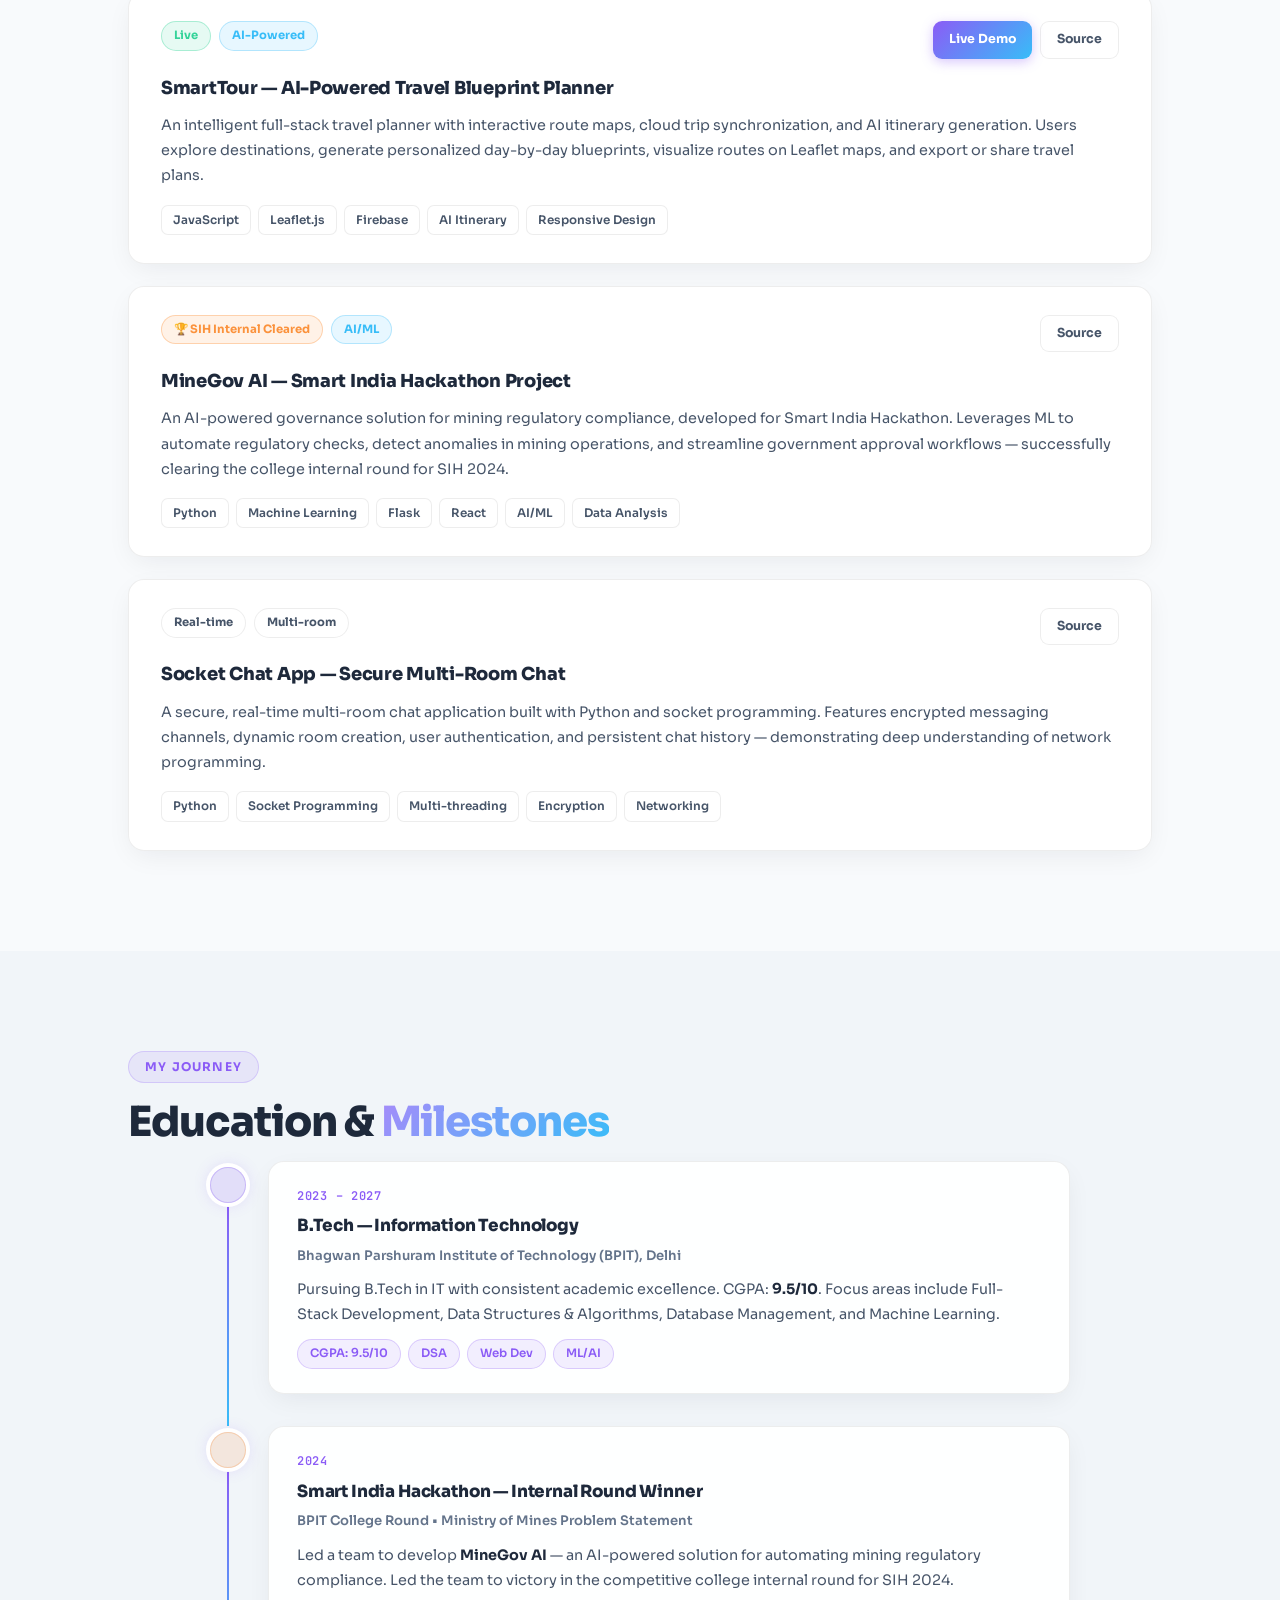
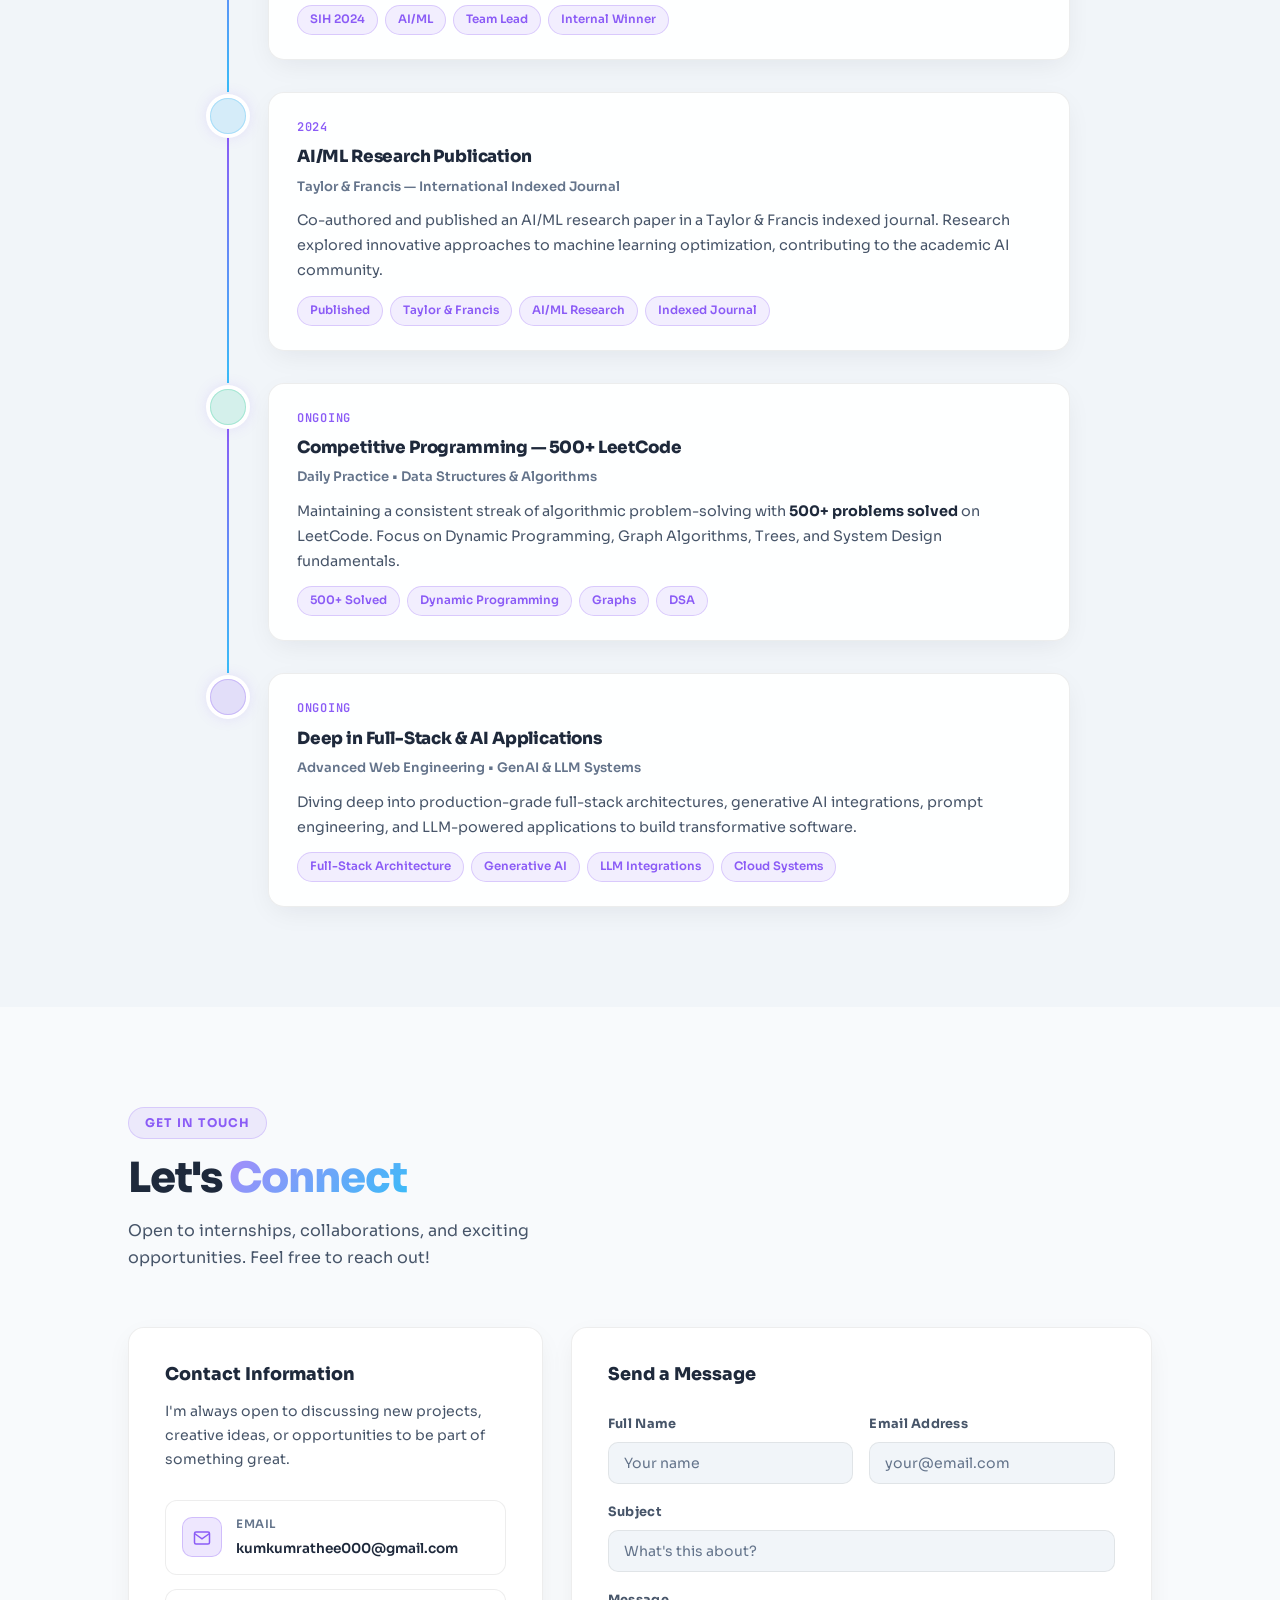
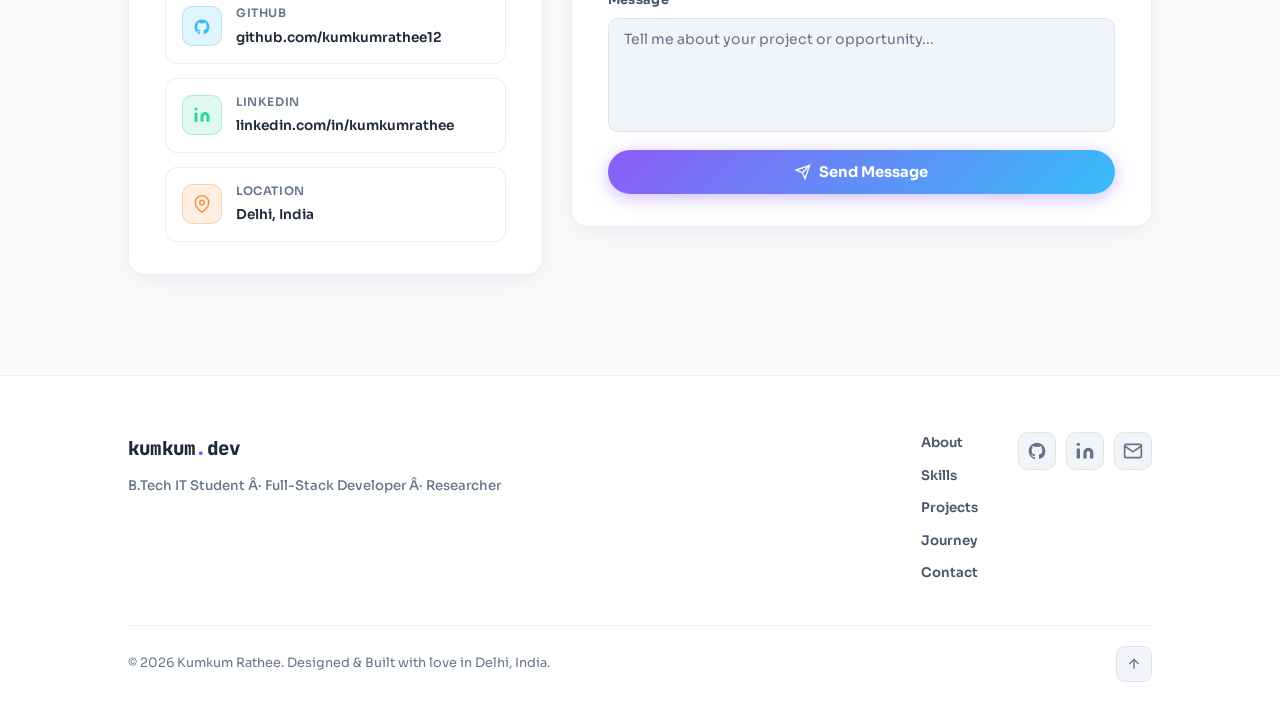
==== commit 6a14f1d7: "Add Ongoing Deep in Full-Stack & AI Applications milestone and typing roles" ====
--- a/index.html
+++ b/index.html
@@ -349,7 +349,18 @@
             <h3 class="tl-title">Competitive Programming &mdash; 500+ LeetCode</h3>
             <div class="tl-place">Daily Practice &bull; Data Structures &amp; Algorithms</div>
             <p class="tl-desc">Maintaining a consistent streak of algorithmic problem-solving with <strong>500+ problems solved</strong> on LeetCode. Focus on Dynamic Programming, Graph Algorithms, Trees, and System Design fundamentals.</p>
-            <div class="tl-tags"><span class="tltag">500+ Solved</span><span class="tltag">Dynamic Programming</span><span class="tltag">Graphs</span><span class="tltag">System Design</span></div>
+            <div class="tl-tags"><span class="tltag">500+ Solved</span><span class="tltag">Dynamic Programming</span><span class="tltag">Graphs</span><span class="tltag">DSA</span></div>
+          </div>
+        </div>
+
+        <div class="tl-item reveal-up" style="animation-delay:0.4s">
+          <div class="tl-dot ic-purple"></div>
+          <div class="tl-content card">
+            <div class="tl-date">Ongoing</div>
+            <h3 class="tl-title">Deep in Full-Stack &amp; AI Applications</h3>
+            <div class="tl-place">Advanced Web Engineering &bull; GenAI &amp; LLM Systems</div>
+            <p class="tl-desc">Diving deep into production-grade full-stack architectures, generative AI integrations, prompt engineering, and LLM-powered applications to build transformative software.</p>
+            <div class="tl-tags"><span class="tltag">Full-Stack Architecture</span><span class="tltag">Generative AI</span><span class="tltag">LLM Integrations</span><span class="tltag">Cloud Systems</span></div>
           </div>
         </div>
       </div>
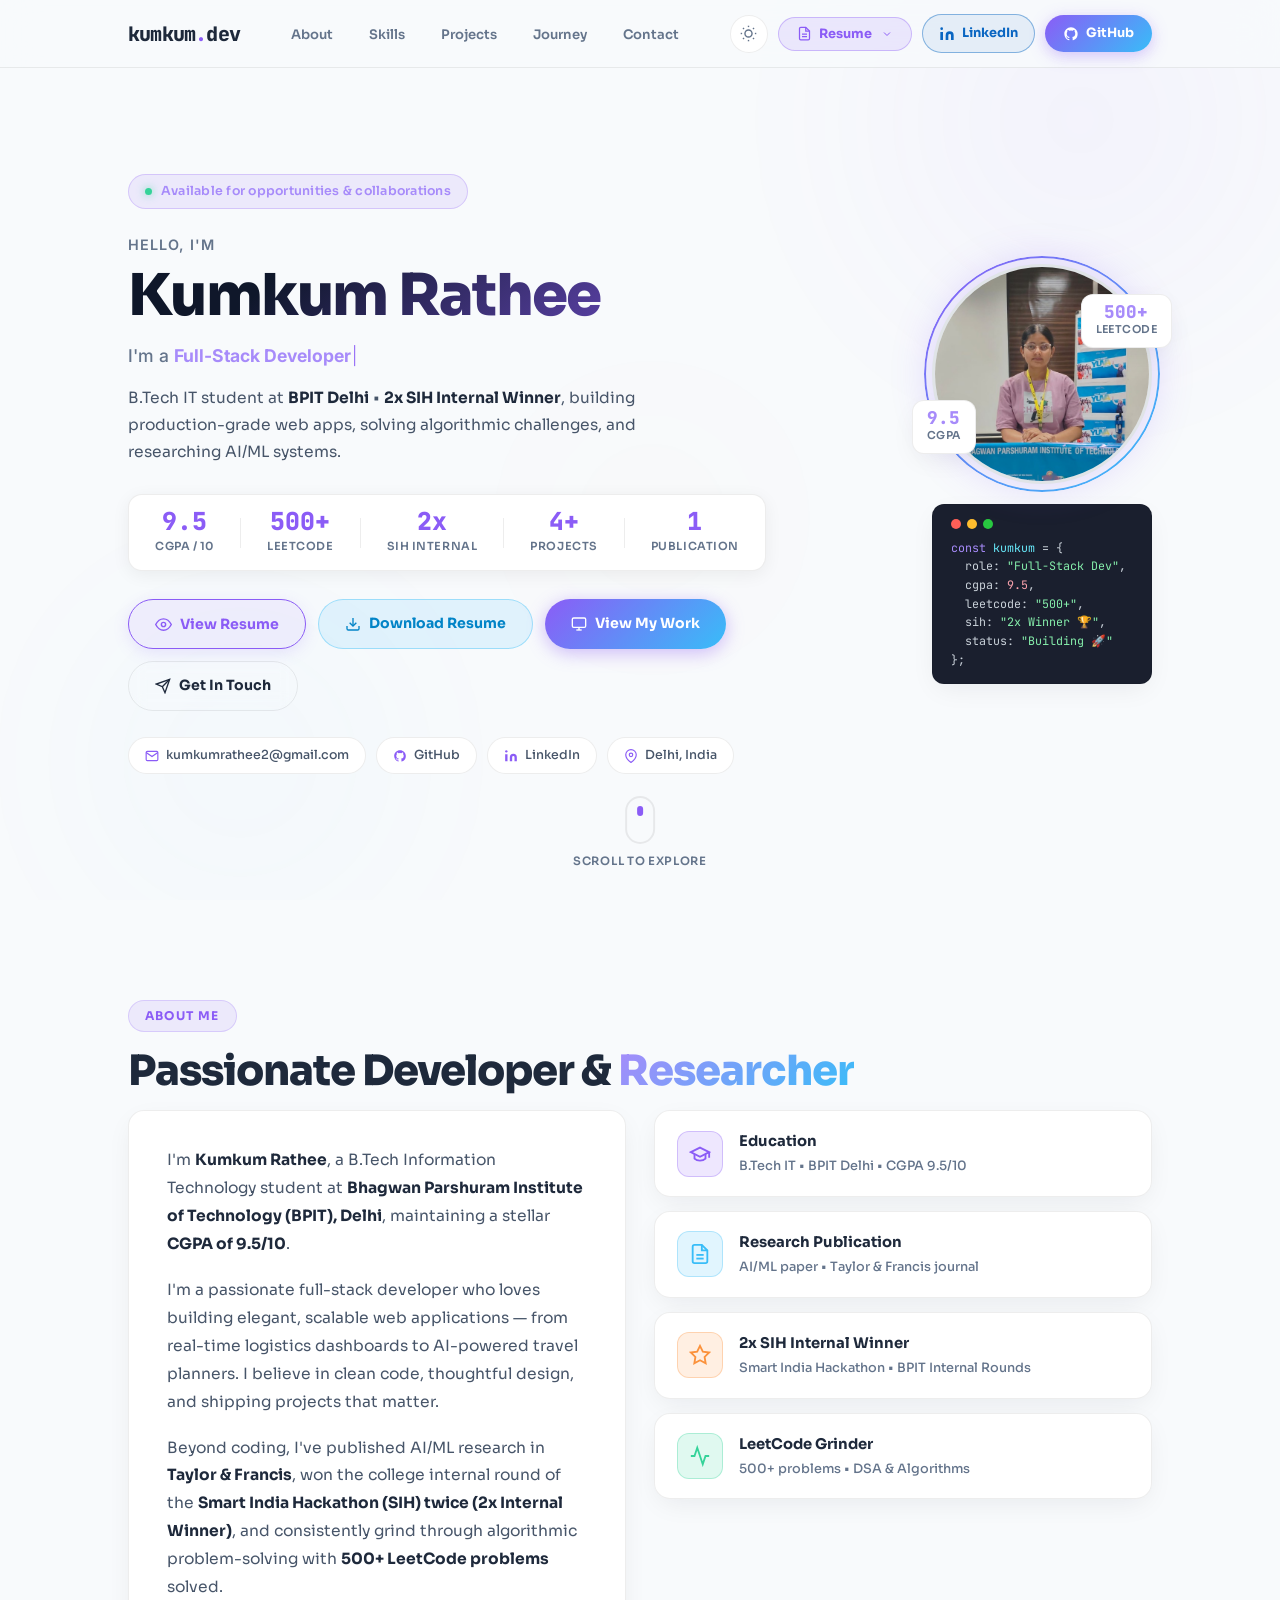
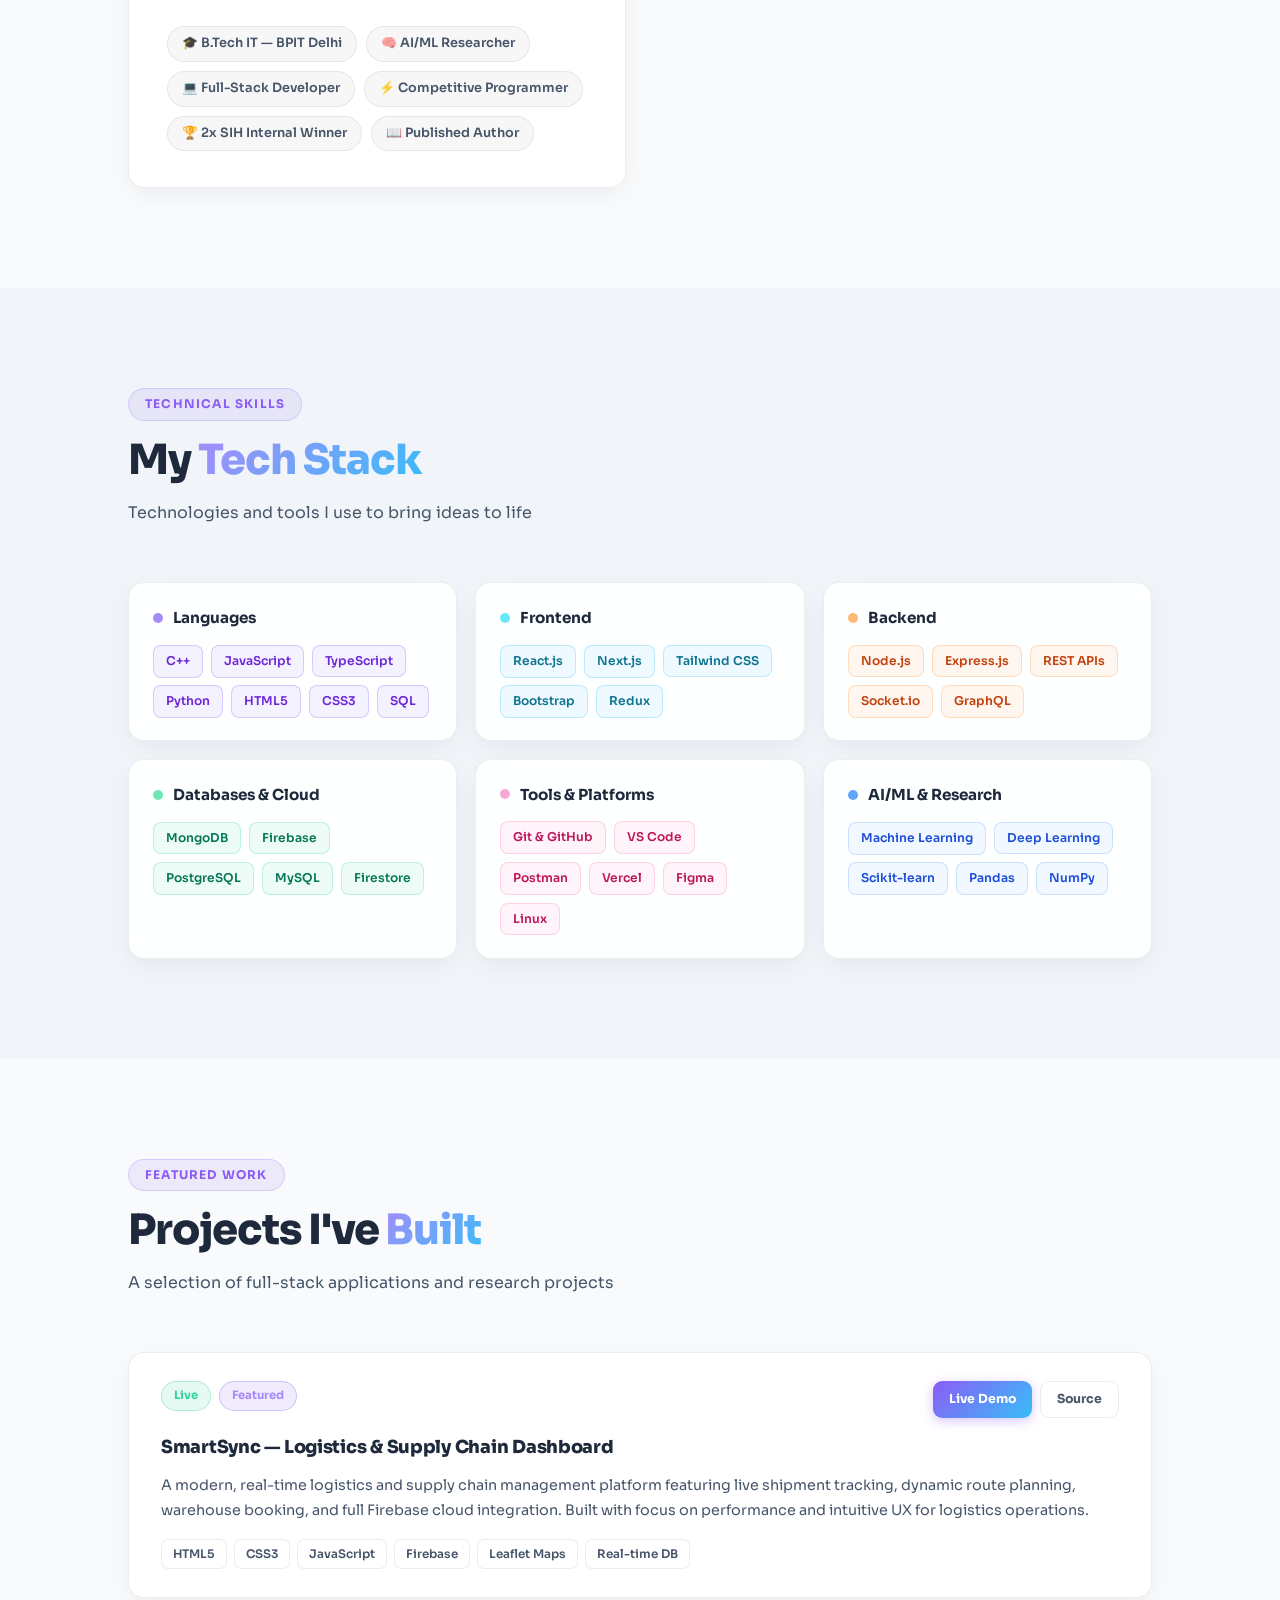
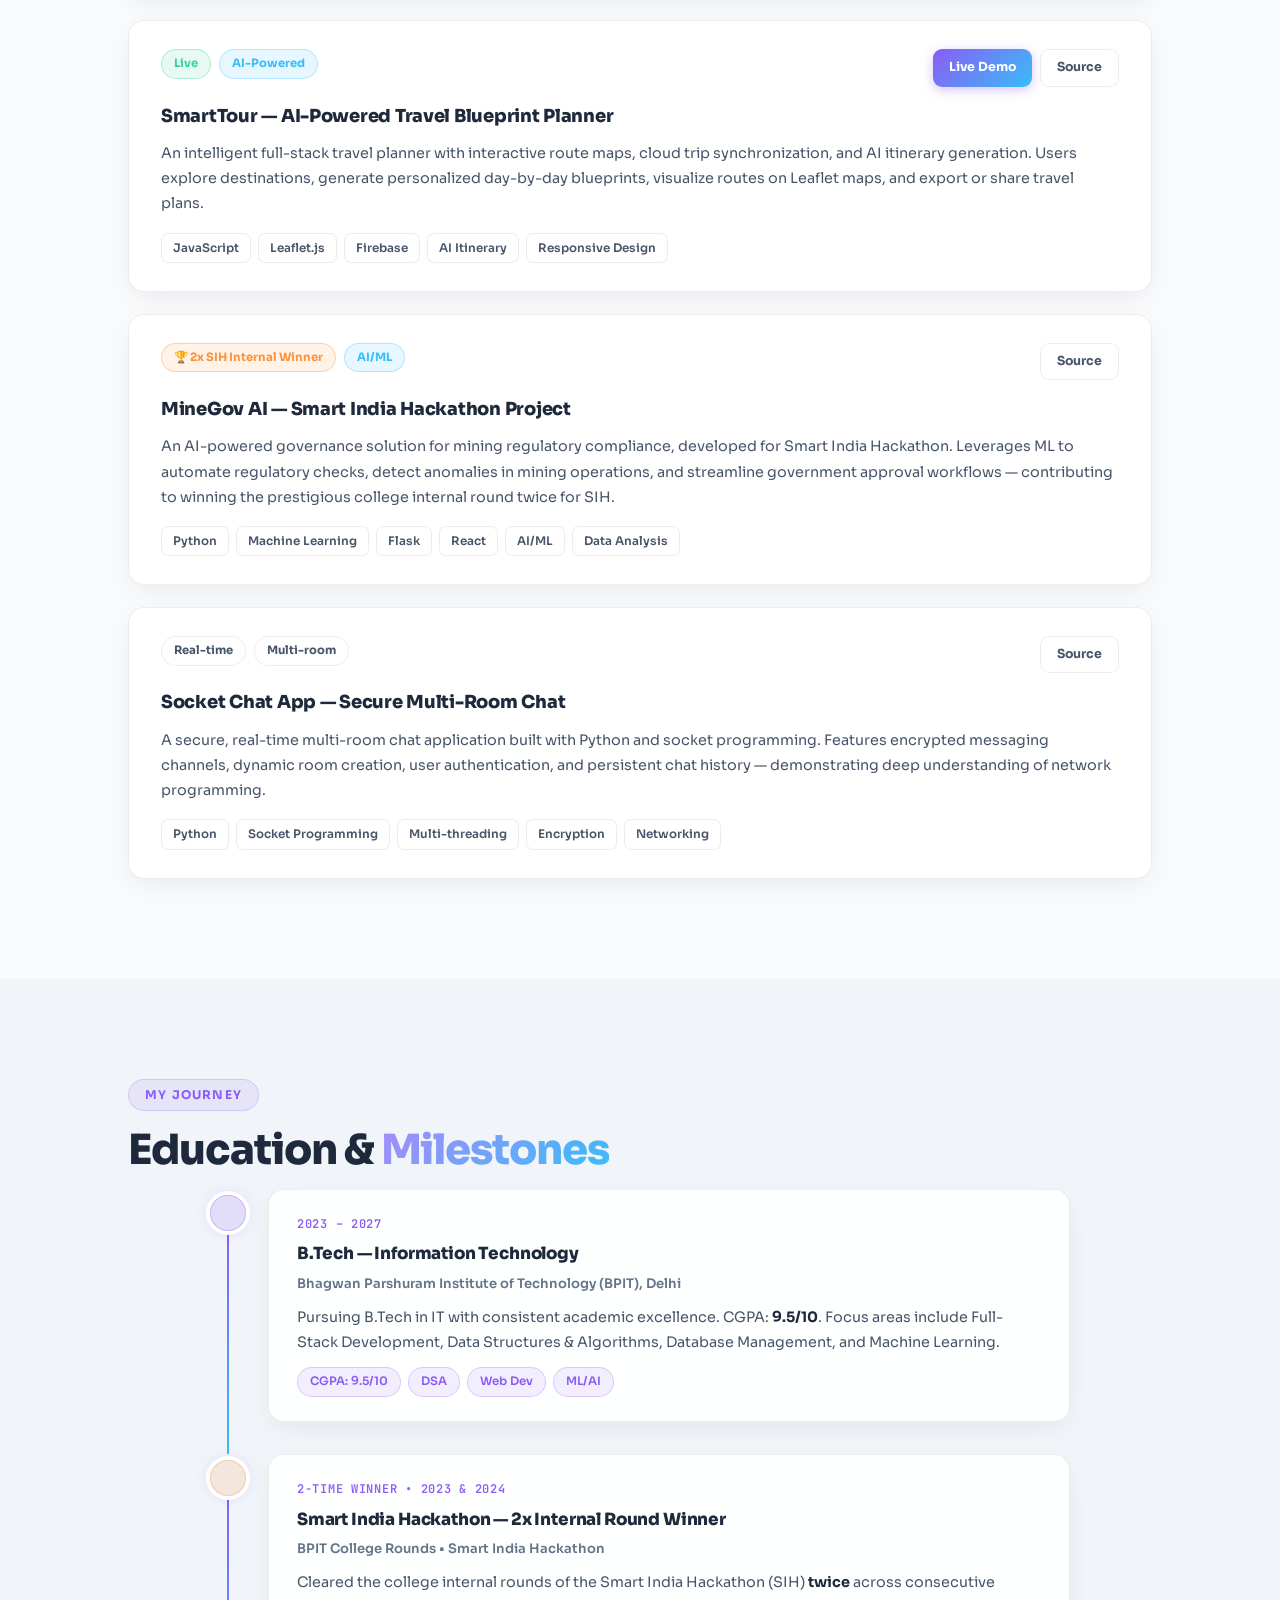
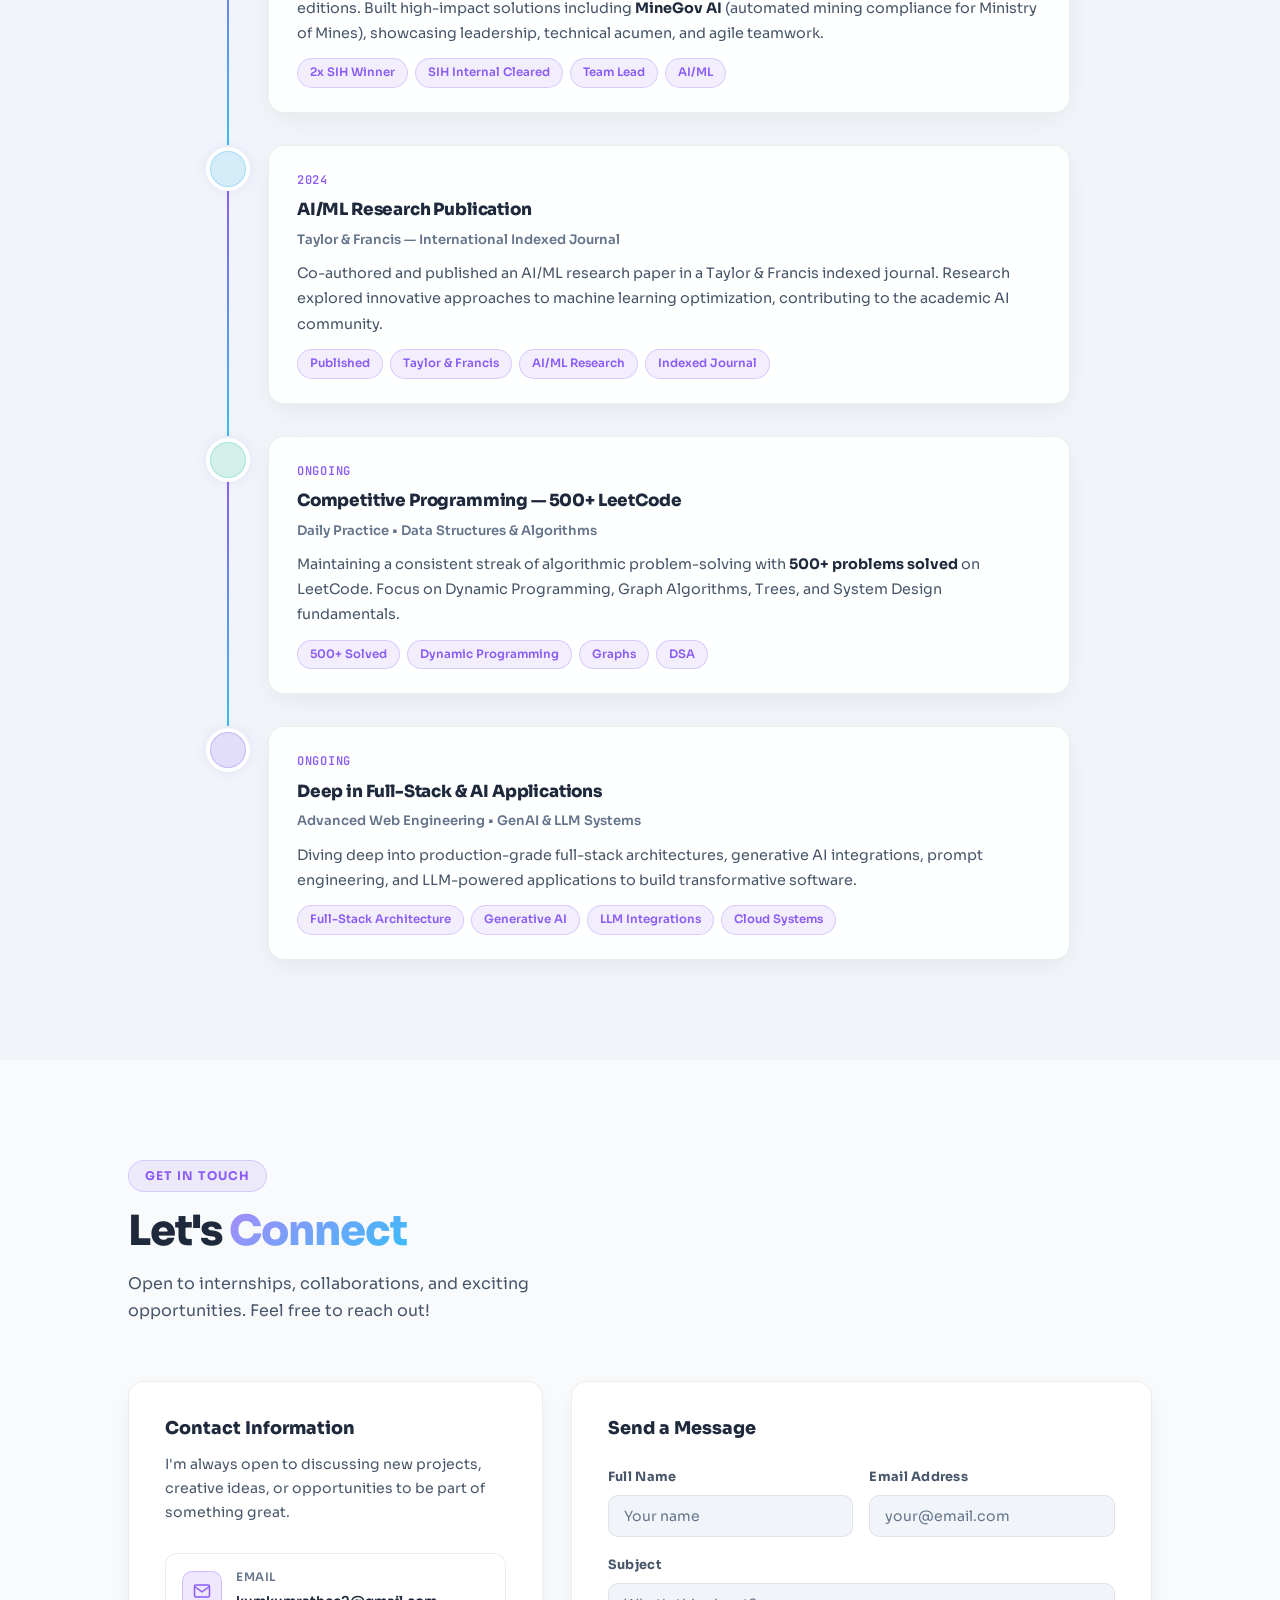
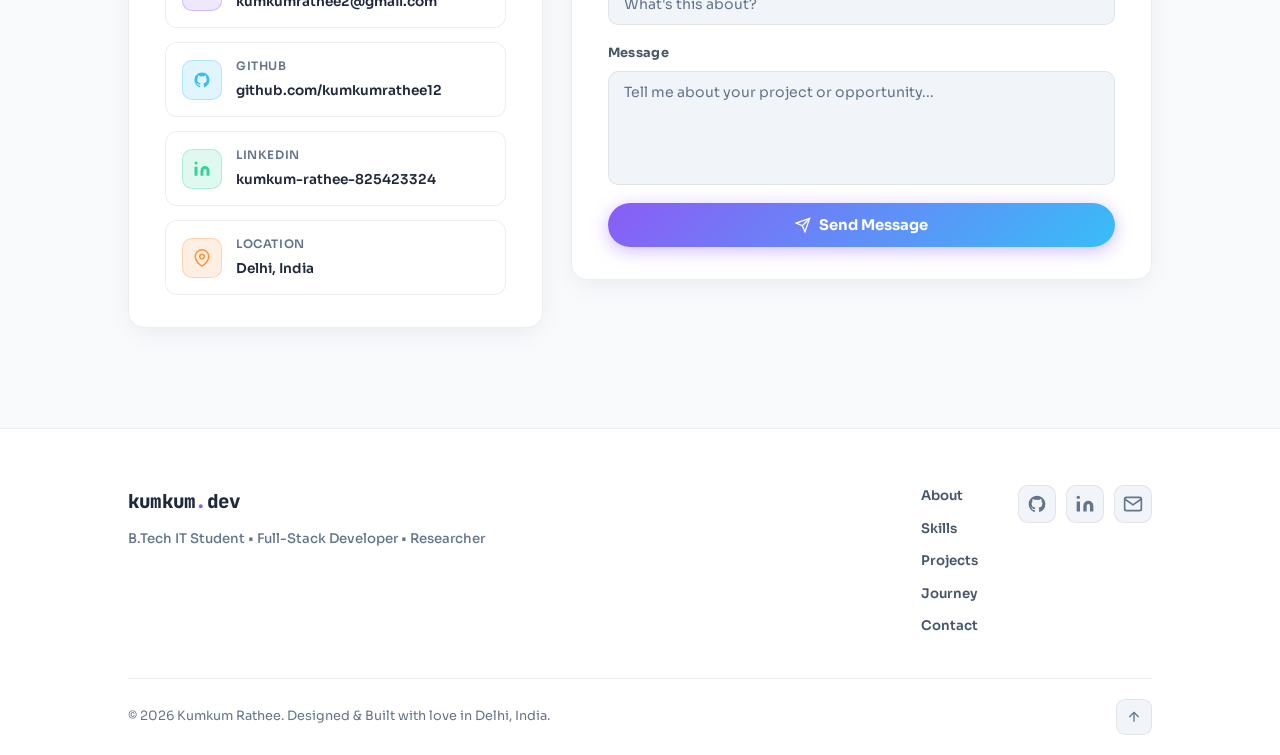
==== commit 09724a31: "Update portfolio: 2x SIH winner, email, LinkedIn, View Resume, 500+ LeetCode" ====
--- a/index.html
+++ b/index.html
@@ -4,10 +4,10 @@
   <meta charset="UTF-8" />
   <meta name="viewport" content="width=device-width, initial-scale=1.0" />
   <title>Kumkum Rathee - B.Tech IT Student | Portfolio &amp; Resume</title>
-  <meta name="description" content="Portfolio of Kumkum Rathee - B.Tech IT student at BPIT Delhi with 9.5 CGPA, 500+ LeetCode problems, AI/ML research in Taylor and Francis, SIH internal round winner, and full-stack developer." />
-  <meta name="keywords" content="Kumkum Rathee, resume, portfolio, B.Tech IT, BPIT Delhi, developer, full-stack, JavaScript, Firebase, SmartSync, SmartTour, MineGov AI" />
+  <meta name="description" content="Portfolio of Kumkum Rathee - B.Tech IT student at BPIT Delhi with 9.5 CGPA, 500+ LeetCode problems, AI/ML research in Taylor and Francis, 2-time SIH internal round winner, and full-stack developer." />
+  <meta name="keywords" content="Kumkum Rathee, resume, portfolio, B.Tech IT, BPIT Delhi, developer, full-stack, JavaScript, Firebase, SmartSync, SmartTour, MineGov AI, SIH Winner" />
   <meta property="og:title" content="Kumkum Rathee - Developer Portfolio" />
-  <meta property="og:description" content="B.Tech IT student with 9.5 CGPA, published researcher, 500+ LeetCode, full-stack developer." />
+  <meta property="og:description" content="B.Tech IT student with 9.5 CGPA, 2x SIH internal winner, published researcher, 500+ LeetCode, full-stack developer." />
   <meta property="og:type" content="website" />
   <link rel="preconnect" href="https://fonts.googleapis.com" />
   <link rel="preconnect" href="https://fonts.gstatic.com" crossorigin />
@@ -32,9 +32,36 @@
           <svg class="icon-moon" viewBox="0 0 24 24" fill="none" stroke="currentColor" stroke-width="2"><path d="M21 12.79A9 9 0 1 1 11.21 3a7 7 0 0 0 9.79 9.79z"/></svg>
           <svg class="icon-sun" viewBox="0 0 24 24" fill="none" stroke="currentColor" stroke-width="2" style="display:none"><circle cx="12" cy="12" r="5"/><line x1="12" y1="1" x2="12" y2="3"/><line x1="12" y1="21" x2="12" y2="23"/><line x1="4.22" y1="4.22" x2="5.64" y2="5.64"/><line x1="18.36" y1="18.36" x2="19.78" y2="19.78"/><line x1="1" y1="12" x2="3" y2="12"/><line x1="21" y1="12" x2="23" y2="12"/><line x1="4.22" y1="19.78" x2="5.64" y2="18.36"/><line x1="18.36" y1="5.64" x2="19.78" y2="4.22"/></svg>
         </button>
-        <a href="assets/Kumkum_Rathee_Resume.pdf" download="Kumkum_Rathee_Resume.pdf" target="_blank" class="nav-resume-btn" id="nav-resume-btn">
-          <svg viewBox="0 0 24 24" fill="none" stroke="currentColor" stroke-width="2" width="15" height="15"><path d="M21 15v4a2 2 0 0 1-2 2H5a2 2 0 0 1-2-2v-4"/><polyline points="7 10 12 15 17 10"/><line x1="12" y1="15" x2="12" y2="3"/></svg>
-          Resume
+        <div class="resume-dropdown" id="resume-dropdown">
+          <button class="nav-resume-btn" id="nav-resume-btn" type="button" aria-haspopup="true" aria-expanded="false" onclick="toggleResumeDropdown(event)">
+            <svg viewBox="0 0 24 24" fill="none" stroke="currentColor" stroke-width="2" width="15" height="15"><path d="M14 2H6a2 2 0 0 0-2 2v16a2 2 0 0 0 2 2h12a2 2 0 0 0 2-2V8z"/><polyline points="14 2 14 8 20 8"/><line x1="16" y1="13" x2="8" y2="13"/><line x1="16" y1="17" x2="8" y2="17"/></svg>
+            Resume
+            <svg class="dropdown-chevron" viewBox="0 0 24 24" fill="none" stroke="currentColor" stroke-width="2" width="12" height="12"><polyline points="6 9 12 15 18 9"/></svg>
+          </button>
+          <div class="resume-menu" id="resume-menu">
+            <button class="resume-menu-item" type="button" onclick="openResumeModal(); closeResumeDropdown();">
+              <div class="rm-item-icon ic-purple">
+                <svg viewBox="0 0 24 24" fill="none" stroke="currentColor" stroke-width="2" width="15" height="15"><path d="M1 12s4-8 11-8 11 8 11 8-4 8-11 8-11-8-11-8z"/><circle cx="12" cy="12" r="3"/></svg>
+              </div>
+              <div class="rm-item-text">
+                <span class="rm-item-title">View Resume</span>
+                <span class="rm-item-sub">Preview in browser</span>
+              </div>
+            </button>
+            <a href="assets/Kumkum_Rathee_Resume.pdf" download="Kumkum_Rathee_Resume.pdf" target="_blank" class="resume-menu-item" onclick="closeResumeDropdown();">
+              <div class="rm-item-icon ic-blue">
+                <svg viewBox="0 0 24 24" fill="none" stroke="currentColor" stroke-width="2" width="15" height="15"><path d="M21 15v4a2 2 0 0 1-2 2H5a2 2 0 0 1-2-2v-4"/><polyline points="7 10 12 15 17 10"/><line x1="12" y1="15" x2="12" y2="3"/></svg>
+              </div>
+              <div class="rm-item-text">
+                <span class="rm-item-title">Download PDF</span>
+                <span class="rm-item-sub">Save to device</span>
+              </div>
+            </a>
+          </div>
+        </div>
+        <a href="https://www.linkedin.com/in/kumkum-rathee-825423324/" target="_blank" rel="noopener" class="nav-linkedin-btn" title="LinkedIn Profile" aria-label="LinkedIn">
+          <svg viewBox="0 0 24 24" fill="currentColor" width="16" height="16"><path d="M16 8a6 6 0 0 1 6 6v7h-4v-7a2 2 0 0 0-2-2 2 2 0 0 0-2 2v7h-4v-7a6 6 0 0 1 6-6zM2 9h4v12H2z"/><circle cx="4" cy="4" r="2"/></svg>
+          LinkedIn
         </a>
         <a href="https://github.com/kumkumrathee12" target="_blank" rel="noopener" class="nav-gh-btn">
           <svg viewBox="0 0 24 24" fill="currentColor" width="16" height="16"><path d="M12 2C6.477 2 2 6.484 2 12.017c0 4.425 2.865 8.18 6.839 9.504.5.092.682-.217.682-.483 0-.237-.008-.868-.013-1.703-2.782.605-3.369-1.343-3.369-1.343-.454-1.158-1.11-1.466-1.11-1.466-.908-.62.069-.608.069-.608 1.003.07 1.531 1.032 1.531 1.032.892 1.53 2.341 1.088 2.91.832.092-.647.35-1.088.636-1.338-2.22-.253-4.555-1.113-4.555-4.951 0-1.093.39-1.988 1.029-2.688-.103-.253-.446-1.272.098-2.65 0 0 .84-.27 2.75 1.026A9.564 9.564 0 0 1 12 6.844a9.59 9.59 0 0 1 2.504.337c1.909-1.296 2.747-1.027 2.747-1.027.546 1.379.202 2.398.1 2.651.64.7 1.028 1.595 1.028 2.688 0 3.848-2.339 4.695-4.566 4.943.359.309.678.92.678 1.855 0 1.338-.012 2.419-.012 2.747 0 .268.18.58.688.482A10.02 10.02 0 0 0 22 12.017C22 6.484 17.522 2 12 2z"/></svg>
@@ -56,6 +83,16 @@
       <li><a href="#experience" class="nav-link" id="mob-experience">Journey</a></li>
       <li><a href="#contact" class="nav-link" id="mob-contact">Contact</a></li>
     </ul>
+    <div class="mob-drawer-resume">
+      <button type="button" class="mob-resume-btn mob-view" onclick="openResumeModal()">
+        <svg viewBox="0 0 24 24" fill="none" stroke="currentColor" stroke-width="2" width="16" height="16"><path d="M1 12s4-8 11-8 11 8 11 8-4 8-11 8-11-8-11-8z"/><circle cx="12" cy="12" r="3"/></svg>
+        View Resume
+      </button>
+      <a href="assets/Kumkum_Rathee_Resume.pdf" download="Kumkum_Rathee_Resume.pdf" target="_blank" class="mob-resume-btn mob-download">
+        <svg viewBox="0 0 24 24" fill="none" stroke="currentColor" stroke-width="2" width="16" height="16"><path d="M21 15v4a2 2 0 0 1-2 2H5a2 2 0 0 1-2-2v-4"/><polyline points="7 10 12 15 17 10"/><line x1="12" y1="15" x2="12" y2="3"/></svg>
+        Download Resume
+      </a>
+    </div>
   </div>
 
   <!-- HERO -->
@@ -78,27 +115,33 @@
             <span id="typing-text"></span><span class="cursor">|</span>
           </span>
         </div>
-        <p class="hero-sub">B.Tech IT student at <strong>BPIT Delhi</strong>, building production-grade web apps, solving algorithmic challenges, and researching AI/ML systems.</p>
+        <p class="hero-sub">B.Tech IT student at <strong>BPIT Delhi</strong> &bull; <strong>2x SIH Internal Winner</strong>, building production-grade web apps, solving algorithmic challenges, and researching AI/ML systems.</p>
 
         <div class="hero-stats">
           <div class="hstat"><div class="hstat-num">9.5</div><div class="hstat-lbl">CGPA / 10</div></div>
           <div class="hstat-sep"></div>
           <div class="hstat"><div class="hstat-num">500+</div><div class="hstat-lbl">LeetCode</div></div>
           <div class="hstat-sep"></div>
+          <div class="hstat"><div class="hstat-num">2x</div><div class="hstat-lbl">SIH Internal</div></div>
+          <div class="hstat-sep"></div>
           <div class="hstat"><div class="hstat-num">4+</div><div class="hstat-lbl">Projects</div></div>
           <div class="hstat-sep"></div>
           <div class="hstat"><div class="hstat-num">1</div><div class="hstat-lbl">Publication</div></div>
         </div>
 
         <div class="hero-ctas">
+          <button type="button" class="btn-view-resume" id="hero-view-resume" onclick="openResumeModal()">
+            <svg viewBox="0 0 24 24" fill="none" stroke="currentColor" stroke-width="2"><path d="M1 12s4-8 11-8 11 8 11 8-4 8-11 8-11-8-11-8z"/><circle cx="12" cy="12" r="3"/></svg>
+            View Resume
+          </button>
+          <a href="assets/Kumkum_Rathee_Resume.pdf" download="Kumkum_Rathee_Resume.pdf" target="_blank" class="btn-resume" id="hero-resume">
+            <svg viewBox="0 0 24 24" fill="none" stroke="currentColor" stroke-width="2"><path d="M21 15v4a2 2 0 0 1-2 2H5a2 2 0 0 1-2-2v-4"/><polyline points="7 10 12 15 17 10"/><line x1="12" y1="15" x2="12" y2="3"/></svg>
+            Download Resume
+          </a>
           <a href="#projects" class="btn-primary" id="hero-view-work">
             <svg viewBox="0 0 24 24" fill="none" stroke="currentColor" stroke-width="2"><rect x="2" y="3" width="20" height="14" rx="2"/><line x1="8" y1="21" x2="16" y2="21"/><line x1="12" y1="17" x2="12" y2="21"/></svg>
             View My Work
           </a>
-          <a href="assets/Kumkum_Rathee_Resume.pdf" download="Kumkum_Rathee_Resume.pdf" target="_blank" class="btn-resume" id="hero-resume">
-            <svg viewBox="0 0 24 24" fill="none" stroke="currentColor" stroke-width="2"><path d="M21 15v4a2 2 0 0 1-2 2H5a2 2 0 0 1-2-2v-4"/><polyline points="7 10 12 15 17 10"/><line x1="12" y1="15" x2="12" y2="3"/></svg>
-            Download Resume
-          </a>
           <a href="#contact" class="btn-outline" id="hero-contact">
             <svg viewBox="0 0 24 24" fill="none" stroke="currentColor" stroke-width="2"><line x1="22" y1="2" x2="11" y2="13"/><polygon points="22 2 15 22 11 13 2 9 22 2"/></svg>
             Get In Touch
@@ -106,13 +149,17 @@
         </div>
 
         <div class="hero-socials">
-          <a href="mailto:kumkumrathee000@gmail.com" class="social-chip" id="hero-email-link">
+          <a href="mailto:kumkumrathee2@gmail.com" class="social-chip" id="hero-email-link">
             <svg viewBox="0 0 24 24" fill="none" stroke="currentColor" stroke-width="2"><path d="M4 4h16c1.1 0 2 .9 2 2v12c0 1.1-.9 2-2 2H4c-1.1 0-2-.9-2-2V6c0-1.1.9-2 2-2z"/><polyline points="22,6 12,13 2,6"/></svg>
-            kumkumrathee000@gmail.com
+            kumkumrathee2@gmail.com
           </a>
           <a href="https://github.com/kumkumrathee12" target="_blank" rel="noopener" class="social-chip" id="hero-github-link">
             <svg viewBox="0 0 24 24" fill="currentColor" width="14" height="14"><path d="M12 2C6.477 2 2 6.484 2 12.017c0 4.425 2.865 8.18 6.839 9.504.5.092.682-.217.682-.483 0-.237-.008-.868-.013-1.703-2.782.605-3.369-1.343-3.369-1.343-.454-1.158-1.11-1.466-1.11-1.466-.908-.62.069-.608.069-.608 1.003.07 1.531 1.032 1.531 1.032.892 1.53 2.341 1.088 2.91.832.092-.647.35-1.088.636-1.338-2.22-.253-4.555-1.113-4.555-4.951 0-1.093.39-1.988 1.029-2.688-.103-.253-.446-1.272.098-2.65 0 0 .84-.27 2.75 1.026A9.564 9.564 0 0 1 12 6.844a9.59 9.59 0 0 1 2.504.337c1.909-1.296 2.747-1.027 2.747-1.027.546 1.379.202 2.398.1 2.651.64.7 1.028 1.595 1.028 2.688 0 3.848-2.339 4.695-4.566 4.943.359.309.678.92.678 1.855 0 1.338-.012 2.419-.012 2.747 0 .268.18.58.688.482A10.02 10.02 0 0 0 22 12.017C22 6.484 17.522 2 12 2z"/></svg>
             GitHub
+          </a>
+          <a href="https://www.linkedin.com/in/kumkum-rathee-825423324/" target="_blank" rel="noopener" class="social-chip" id="hero-linkedin-link">
+            <svg viewBox="0 0 24 24" fill="currentColor" width="14" height="14"><path d="M16 8a6 6 0 0 1 6 6v7h-4v-7a2 2 0 0 0-2-2 2 2 0 0 0-2 2v7h-4v-7a6 6 0 0 1 6-6zM2 9h4v12H2z"/><circle cx="4" cy="4" r="2"/></svg>
+            LinkedIn
           </a>
           <span class="social-chip location-chip">
             <svg viewBox="0 0 24 24" fill="none" stroke="currentColor" stroke-width="2"><path d="M21 10c0 7-9 13-9 13s-9-6-9-13a9 9 0 0 1 18 0z"/><circle cx="12" cy="10" r="3"/></svg>
@@ -137,6 +184,7 @@
   <span class="cs">role</span>: <span class="cq">"Full-Stack Dev"</span>,
   <span class="cs">cgpa</span>: <span class="cn">9.5</span>,
   <span class="cs">leetcode</span>: <span class="cq">"500+"</span>,
+  <span class="cs">sih</span>: <span class="cq">"2x Winner 🏆"</span>,
   <span class="cs">status</span>: <span class="cq">"Building 🚀"</span>
 };</pre>
         </div>
@@ -159,13 +207,13 @@
         <div class="about-text-block card reveal-up">
           <p>I'm <strong>Kumkum Rathee</strong>, a B.Tech Information Technology student at <strong>Bhagwan Parshuram Institute of Technology (BPIT), Delhi</strong>, maintaining a stellar <strong>CGPA of 9.5/10</strong>.</p>
           <p>I'm a passionate full-stack developer who loves building elegant, scalable web applications &mdash; from real-time logistics dashboards to AI-powered travel planners. I believe in clean code, thoughtful design, and shipping projects that matter.</p>
-          <p>Beyond coding, I've published AI/ML research in <strong>Taylor &amp; Francis</strong>, cleared the college internal round of the <strong>Smart India Hackathon (SIH)</strong>, and consistently grind through algorithmic problem-solving with <strong>500+ LeetCode problems</strong> solved.</p>
+          <p>Beyond coding, I've published AI/ML research in <strong>Taylor &amp; Francis</strong>, won the college internal round of the <strong>Smart India Hackathon (SIH) twice (2x Internal Winner)</strong>, and consistently grind through algorithmic problem-solving with <strong>500+ LeetCode problems</strong> solved.</p>
           <div class="about-tags">
             <span class="atag">🎓 B.Tech IT &mdash; BPIT Delhi</span>
             <span class="atag">🧠 AI/ML Researcher</span>
             <span class="atag">💻 Full-Stack Developer</span>
             <span class="atag">⚡ Competitive Programmer</span>
-            <span class="atag">🏆 SIH Internal Cleared</span>
+            <span class="atag">🏆 2x SIH Internal Winner</span>
             <span class="atag">📖 Published Author</span>
           </div>
         </div>
@@ -187,14 +235,13 @@
             <div class="hl-icon ic-orange">
               <svg viewBox="0 0 24 24" fill="none" stroke="currentColor" stroke-width="2"><polygon points="12 2 15.09 8.26 22 9.27 17 14.14 18.18 21.02 12 17.77 5.82 21.02 7 14.14 2 9.27 8.91 8.26 12 2"/></svg>
             </div>
-            <div><div class="hl-title">SIH Internal Round Winner</div><div class="hl-sub">Smart India Hackathon &bull; MineGov AI</div></div>
+            <div><div class="hl-title">2x SIH Internal Winner</div><div class="hl-sub">Smart India Hackathon &bull; BPIT Internal Rounds</div></div>
           </div>
           <div class="highlight-card card">
             <div class="hl-icon ic-green">
               <svg viewBox="0 0 24 24" fill="none" stroke="currentColor" stroke-width="2"><polyline points="22 12 18 12 15 21 9 3 6 12 2 12"/></svg>
             </div>
             <div><div class="hl-title">LeetCode Grinder</div><div class="hl-sub">500+ problems &bull; DSA &amp; Algorithms</div></div>
-          </div>ms Â· DSA &amp; Algorithms</div></div>
           </div>
         </div>
       </div>
@@ -272,13 +319,13 @@
 
         <div class="proj-card card reveal-up" style="animation-delay:0.16s" id="project-minegov">
           <div class="proj-header">
-            <div class="proj-badges"><span class="pbadge prize">🏆 SIH Internal Cleared</span><span class="pbadge ai-badge">AI/ML</span></div>
+            <div class="proj-badges"><span class="pbadge prize">🏆 2x SIH Internal Winner</span><span class="pbadge ai-badge">AI/ML</span></div>
             <div class="proj-links">
               <a href="https://github.com/kumkumrathee12" target="_blank" rel="noopener" class="proj-btn gh-btn" id="minegov-source">Source</a>
             </div>
           </div>
           <h3 class="proj-title">MineGov AI &mdash; Smart India Hackathon Project</h3>
-          <p class="proj-desc">An AI-powered governance solution for mining regulatory compliance, developed for Smart India Hackathon. Leverages ML to automate regulatory checks, detect anomalies in mining operations, and streamline government approval workflows &mdash; successfully clearing the college internal round for SIH 2024.</p>
+          <p class="proj-desc">An AI-powered governance solution for mining regulatory compliance, developed for Smart India Hackathon. Leverages ML to automate regulatory checks, detect anomalies in mining operations, and streamline government approval workflows &mdash; contributing to winning the prestigious college internal round twice for SIH.</p>
           <div class="proj-tech"><span class="ptag">Python</span><span class="ptag">Machine Learning</span><span class="ptag">Flask</span><span class="ptag">React</span><span class="ptag">AI/ML</span><span class="ptag">Data Analysis</span></div>
         </div>
 
@@ -321,11 +368,11 @@
           <div class="tl-dot ic-orange"></div>
           <div class="tl-connector"></div>
           <div class="tl-content card">
-            <div class="tl-date">2024</div>
-            <h3 class="tl-title">Smart India Hackathon &mdash; Internal Round Winner</h3>
-            <div class="tl-place">BPIT College Round &bull; Ministry of Mines Problem Statement</div>
-            <p class="tl-desc">Led a team to develop <strong>MineGov AI</strong> &mdash; an AI-powered solution for automating mining regulatory compliance. Led the team to victory in the competitive college internal round for SIH 2024.</p>
-            <div class="tl-tags"><span class="tltag">SIH 2024</span><span class="tltag">AI/ML</span><span class="tltag">Team Lead</span><span class="tltag">Internal Winner</span></div>
+            <div class="tl-date">2-Time Winner &bull; 2023 &amp; 2024</div>
+            <h3 class="tl-title">Smart India Hackathon &mdash; 2x Internal Round Winner</h3>
+            <div class="tl-place">BPIT College Rounds &bull; Smart India Hackathon</div>
+            <p class="tl-desc">Cleared the college internal rounds of the Smart India Hackathon (SIH) <strong>twice</strong> across consecutive editions. Built high-impact solutions including <strong>MineGov AI</strong> (automated mining compliance for Ministry of Mines), showcasing leadership, technical acumen, and agile teamwork.</p>
+            <div class="tl-tags"><span class="tltag">2x SIH Winner</span><span class="tltag">SIH Internal Cleared</span><span class="tltag">Team Lead</span><span class="tltag">AI/ML</span></div>
           </div>
         </div>
 
@@ -380,17 +427,17 @@
             <h3 class="contact-info-title">Contact Information</h3>
             <p class="contact-info-sub">I'm always open to discussing new projects, creative ideas, or opportunities to be part of something great.</p>
             <div class="contact-items">
-              <a href="mailto:kumkumrathee000@gmail.com" class="citem" id="contact-email">
+              <a href="mailto:kumkumrathee2@gmail.com" class="citem" id="contact-email">
                 <div class="citem-icon ic-purple"><svg viewBox="0 0 24 24" fill="none" stroke="currentColor" stroke-width="2"><path d="M4 4h16c1.1 0 2 .9 2 2v12c0 1.1-.9 2-2 2H4c-1.1 0-2-.9-2-2V6c0-1.1.9-2 2-2z"/><polyline points="22,6 12,13 2,6"/></svg></div>
-                <div><div class="citem-label">Email</div><div class="citem-value">kumkumrathee000@gmail.com</div></div>
+                <div><div class="citem-label">Email</div><div class="citem-value">kumkumrathee2@gmail.com</div></div>
               </a>
               <a href="https://github.com/kumkumrathee12" target="_blank" rel="noopener" class="citem" id="contact-github">
                 <div class="citem-icon ic-blue"><svg viewBox="0 0 24 24" fill="currentColor"><path d="M12 2C6.477 2 2 6.484 2 12.017c0 4.425 2.865 8.18 6.839 9.504.5.092.682-.217.682-.483 0-.237-.008-.868-.013-1.703-2.782.605-3.369-1.343-3.369-1.343-.454-1.158-1.11-1.466-1.11-1.466-.908-.62.069-.608.069-.608 1.003.07 1.531 1.032 1.531 1.032.892 1.53 2.341 1.088 2.91.832.092-.647.35-1.088.636-1.338-2.22-.253-4.555-1.113-4.555-4.951 0-1.093.39-1.988 1.029-2.688-.103-.253-.446-1.272.098-2.65 0 0 .84-.27 2.75 1.026A9.564 9.564 0 0 1 12 6.844a9.59 9.59 0 0 1 2.504.337c1.909-1.296 2.747-1.027 2.747-1.027.546 1.379.202 2.398.1 2.651.64.7 1.028 1.595 1.028 2.688 0 3.848-2.339 4.695-4.566 4.943.359.309.678.92.678 1.855 0 1.338-.012 2.419-.012 2.747 0 .268.18.58.688.482A10.02 10.02 0 0 0 22 12.017C22 6.484 17.522 2 12 2z"/></svg></div>
                 <div><div class="citem-label">GitHub</div><div class="citem-value">github.com/kumkumrathee12</div></div>
               </a>
-              <a href="https://linkedin.com/in/kumkumrathee" target="_blank" rel="noopener" class="citem" id="contact-linkedin">
+              <a href="https://www.linkedin.com/in/kumkum-rathee-825423324/" target="_blank" rel="noopener" class="citem" id="contact-linkedin">
                 <div class="citem-icon ic-green"><svg viewBox="0 0 24 24" fill="currentColor"><path d="M16 8a6 6 0 0 1 6 6v7h-4v-7a2 2 0 0 0-2-2 2 2 0 0 0-2 2v7h-4v-7a6 6 0 0 1 6-6zM2 9h4v12H2z"/><circle cx="4" cy="4" r="2"/></svg></div>
-                <div><div class="citem-label">LinkedIn</div><div class="citem-value">linkedin.com/in/kumkumrathee</div></div>
+                <div><div class="citem-label">LinkedIn</div><div class="citem-value">kumkum-rathee-825423324</div></div>
               </a>
               <div class="citem" id="contact-location">
                 <div class="citem-icon ic-orange"><svg viewBox="0 0 24 24" fill="none" stroke="currentColor" stroke-width="2"><path d="M21 10c0 7-9 13-9 13s-9-6-9-13a9 9 0 0 1 18 0z"/><circle cx="12" cy="10" r="3"/></svg></div>
@@ -443,7 +490,7 @@
       <div class="footer-top">
         <div class="footer-brand">
           <a href="#hero" class="footer-logo">kumkum<span class="dot">.</span>dev</a>
-          <p>B.Tech IT Student Â· Full-Stack Developer Â· Researcher</p>
+          <p>B.Tech IT Student &bull; Full-Stack Developer &bull; Researcher</p>
         </div>
         <div class="footer-links">
           <a href="#about">About</a>
@@ -456,10 +503,10 @@
           <a href="https://github.com/kumkumrathee12" target="_blank" rel="noopener" aria-label="GitHub" id="footer-github">
             <svg viewBox="0 0 24 24" fill="currentColor" width="20" height="20"><path d="M12 2C6.477 2 2 6.484 2 12.017c0 4.425 2.865 8.18 6.839 9.504.5.092.682-.217.682-.483 0-.237-.008-.868-.013-1.703-2.782.605-3.369-1.343-3.369-1.343-.454-1.158-1.11-1.466-1.11-1.466-.908-.62.069-.608.069-.608 1.003.07 1.531 1.032 1.531 1.032.892 1.53 2.341 1.088 2.91.832.092-.647.35-1.088.636-1.338-2.22-.253-4.555-1.113-4.555-4.951 0-1.093.39-1.988 1.029-2.688-.103-.253-.446-1.272.098-2.65 0 0 .84-.27 2.75 1.026A9.564 9.564 0 0 1 12 6.844a9.59 9.59 0 0 1 2.504.337c1.909-1.296 2.747-1.027 2.747-1.027.546 1.379.202 2.398.1 2.651.64.7 1.028 1.595 1.028 2.688 0 3.848-2.339 4.695-4.566 4.943.359.309.678.92.678 1.855 0 1.338-.012 2.419-.012 2.747 0 .268.18.58.688.482A10.02 10.02 0 0 0 22 12.017C22 6.484 17.522 2 12 2z"/></svg>
           </a>
-          <a href="https://linkedin.com/in/kumkumrathee" target="_blank" rel="noopener" aria-label="LinkedIn" id="footer-linkedin">
+          <a href="https://www.linkedin.com/in/kumkum-rathee-825423324/" target="_blank" rel="noopener" aria-label="LinkedIn" id="footer-linkedin">
             <svg viewBox="0 0 24 24" fill="currentColor" width="20" height="20"><path d="M16 8a6 6 0 0 1 6 6v7h-4v-7a2 2 0 0 0-2-2 2 2 0 0 0-2 2v7h-4v-7a6 6 0 0 1 6-6zM2 9h4v12H2z"/><circle cx="4" cy="4" r="2"/></svg>
           </a>
-          <a href="mailto:kumkumrathee000@gmail.com" aria-label="Email" id="footer-email">
+          <a href="mailto:kumkumrathee2@gmail.com" aria-label="Email" id="footer-email">
             <svg viewBox="0 0 24 24" fill="none" stroke="currentColor" stroke-width="2" width="20" height="20"><path d="M4 4h16c1.1 0 2 .9 2 2v12c0 1.1-.9 2-2 2H4c-1.1 0-2-.9-2-2V6c0-1.1.9-2 2-2z"/><polyline points="22,6 12,13 2,6"/></svg>
           </a>
         </div>
@@ -473,6 +520,44 @@
     </div>
   </footer>
 
+  <!-- RESUME VIEWER MODAL -->
+  <div class="resume-modal-backdrop" id="resume-modal" role="dialog" aria-modal="true" aria-labelledby="resume-modal-title" style="display:none">
+    <div class="resume-modal">
+      <div class="resume-modal-header">
+        <div class="rm-header-info">
+          <div class="rm-icon">
+            <svg viewBox="0 0 24 24" fill="none" stroke="currentColor" stroke-width="2" width="20" height="20"><path d="M14 2H6a2 2 0 0 0-2 2v16a2 2 0 0 0 2 2h12a2 2 0 0 0 2-2V8z"/><polyline points="14 2 14 8 20 8"/><line x1="16" y1="13" x2="8" y2="13"/><line x1="16" y1="17" x2="8" y2="17"/><polyline points="10 9 9 9 8 9"/></svg>
+          </div>
+          <div>
+            <h3 id="resume-modal-title">Kumkum Rathee &mdash; Resume</h3>
+            <span class="rm-badge">B.Tech IT &bull; BPIT Delhi &bull; 9.5 CGPA</span>
+          </div>
+        </div>
+        <div class="rm-header-actions">
+          <a href="assets/Kumkum_Rathee_Resume.pdf" download="Kumkum_Rathee_Resume.pdf" class="btn-modal-download" id="modal-download-btn">
+            <svg viewBox="0 0 24 24" fill="none" stroke="currentColor" stroke-width="2" width="16" height="16"><path d="M21 15v4a2 2 0 0 1-2 2H5a2 2 0 0 1-2-2v-4"/><polyline points="7 10 12 15 17 10"/><line x1="12" y1="15" x2="12" y2="3"/></svg>
+            Download PDF
+          </a>
+          <a href="assets/Kumkum_Rathee_Resume.pdf" target="_blank" rel="noopener" class="btn-modal-tab" title="Open in New Tab" aria-label="Open in New Tab">
+            <svg viewBox="0 0 24 24" fill="none" stroke="currentColor" stroke-width="2" width="16" height="16"><path d="M18 13v6a2 2 0 0 1-2 2H5a2 2 0 0 1-2-2V8a2 2 0 0 1 2-2h6"/><polyline points="15 3 21 3 21 9"/><line x1="10" y1="14" x2="21" y2="3"/></svg>
+          </a>
+          <button type="button" class="btn-modal-close" onclick="closeResumeModal()" title="Close" aria-label="Close modal">
+            <svg viewBox="0 0 24 24" fill="none" stroke="currentColor" stroke-width="2" width="18" height="18"><line x1="18" y1="6" x2="6" y2="18"/><line x1="6" y1="6" x2="18" y2="18"/></svg>
+          </button>
+        </div>
+      </div>
+      <div class="resume-modal-body">
+        <iframe src="assets/Kumkum_Rathee_Resume.pdf#toolbar=1&navpanes=0" class="resume-iframe" id="resume-iframe" title="Kumkum Rathee Resume Preview"></iframe>
+        <div class="resume-iframe-fallback">
+          <span>Trouble viewing the inline preview?</span>
+          <a href="assets/Kumkum_Rathee_Resume.pdf" target="_blank" rel="noopener" class="fallback-link">Open PDF in New Tab</a>
+          <span>or</span>
+          <a href="assets/Kumkum_Rathee_Resume.pdf" download="Kumkum_Rathee_Resume.pdf" class="fallback-download">Download Directly</a>
+        </div>
+      </div>
+    </div>
+  </div>
+
   <script src="portfolio.js"></script>
 </body>
 </html>
--- a/portfolio.css
+++ b/portfolio.css
@@ -164,6 +164,95 @@
 [data-theme="light"] .nav-resume-btn { color: var(--accent); }
 [data-theme="light"] .nav-resume-btn:hover { color: #fff; }
 
+/* Resume dropdown in navbar */
+.resume-dropdown {
+  position: relative;
+  display: inline-block;
+}
+.dropdown-chevron {
+  transition: transform 0.25s ease;
+  margin-left: 2px;
+}
+.resume-dropdown.open .dropdown-chevron,
+.resume-dropdown:hover .dropdown-chevron {
+  transform: rotate(180deg);
+}
+.resume-menu {
+  position: absolute;
+  top: calc(100% + 10px);
+  right: 0;
+  min-width: 230px;
+  background: var(--bg2);
+  border: 1px solid var(--border-h);
+  border-radius: 14px;
+  padding: 8px;
+  box-shadow: 0 16px 36px -6px rgba(0,0,0,0.6), 0 0 24px rgba(139,92,246,0.2);
+  backdrop-filter: blur(16px);
+  -webkit-backdrop-filter: blur(16px);
+  display: flex;
+  flex-direction: column;
+  gap: 4px;
+  opacity: 0;
+  visibility: hidden;
+  transform: translateY(8px);
+  transition: opacity 0.2s cubic-bezier(0.16, 1, 0.3, 1), transform 0.2s cubic-bezier(0.16, 1, 0.3, 1), visibility 0.2s;
+  z-index: 1100;
+}
+.resume-dropdown.open .resume-menu,
+.resume-dropdown:hover .resume-menu {
+  opacity: 1;
+  visibility: visible;
+  transform: translateY(0);
+}
+[data-theme="light"] .resume-menu {
+  background: rgba(255, 255, 255, 0.98);
+  box-shadow: 0 12px 30px -4px rgba(15, 23, 42, 0.15);
+}
+.resume-menu-item {
+  display: flex;
+  align-items: center;
+  gap: 12px;
+  padding: 10px 12px;
+  border-radius: 10px;
+  text-decoration: none;
+  color: var(--text);
+  background: transparent;
+  border: none;
+  width: 100%;
+  text-align: left;
+  cursor: pointer;
+  transition: background 0.15s, transform 0.15s;
+  font-family: inherit;
+}
+.resume-menu-item:hover {
+  background: rgba(139, 92, 246, 0.12);
+  transform: translateX(3px);
+}
+.rm-item-icon {
+  width: 32px;
+  height: 32px;
+  border-radius: 8px;
+  display: flex;
+  align-items: center;
+  justify-content: center;
+  flex-shrink: 0;
+}
+.rm-item-text {
+  display: flex;
+  flex-direction: column;
+}
+.rm-item-title {
+  font-size: 0.84rem;
+  font-weight: 700;
+  color: var(--text);
+  line-height: 1.2;
+}
+.rm-item-sub {
+  font-size: 0.7rem;
+  color: var(--muted);
+  margin-top: 2px;
+}
+
 .nav-gh-btn {
   display: inline-flex; align-items: center; gap: 7px;
   background: linear-gradient(135deg, var(--accent), var(--accent2));
@@ -178,6 +267,26 @@
   box-shadow: 0 8px 22px rgba(139,92,246,0.45);
 }
 
+.nav-linkedin-btn {
+  display: inline-flex; align-items: center; gap: 7px;
+  background: rgba(10, 102, 194, 0.15);
+  border: 1px solid rgba(10, 102, 194, 0.45);
+  color: #38bdf8; padding: 8px 16px; border-radius: 50px;
+  font-size: 0.8rem; font-weight: 700;
+  transition: all 0.2s; white-space: nowrap;
+}
+.nav-linkedin-btn:hover {
+  background: #0a66c2; color: #fff;
+  border-color: #0a66c2;
+  transform: translateY(-2px);
+  box-shadow: 0 4px 16px rgba(10, 102, 194, 0.45);
+}
+[data-theme="light"] .nav-linkedin-btn {
+  color: #0a66c2;
+  background: rgba(10, 102, 194, 0.08);
+}
+[data-theme="light"] .nav-linkedin-btn:hover { color: #fff; }
+
 .hamburger {
   display: none; flex-direction: column; gap: 5px;
   padding: 6px; background: none; border: none;
@@ -350,6 +459,31 @@
   transform: translateY(-2px);
   box-shadow: 0 8px 26px rgba(139,92,246,0.5);
 }
+
+.btn-view-resume {
+  display: inline-flex; align-items: center; gap: 8px;
+  background: linear-gradient(135deg, rgba(139, 92, 246, 0.22), rgba(56, 189, 248, 0.22));
+  border: 1.5px solid var(--accent-l);
+  color: #fff; padding: 12px 26px; border-radius: 50px;
+  font-size: 0.88rem; font-weight: 700; font-family: inherit;
+  cursor: pointer;
+  box-shadow: 0 4px 18px rgba(139, 92, 246, 0.35);
+  transition: all 0.2s cubic-bezier(0.16, 1, 0.3, 1);
+}
+.btn-view-resume svg { width: 17px; height: 17px; }
+.btn-view-resume:hover {
+  background: linear-gradient(135deg, var(--accent), var(--accent2));
+  color: #fff;
+  transform: translateY(-2px);
+  box-shadow: 0 8px 28px rgba(139, 92, 246, 0.55);
+}
+[data-theme="light"] .btn-view-resume {
+  color: var(--accent);
+  border-color: var(--accent);
+  background: rgba(139, 92, 246, 0.08);
+  box-shadow: 0 4px 16px rgba(139, 92, 246, 0.15);
+}
+[data-theme="light"] .btn-view-resume:hover { color: #fff; }
 
 .btn-resume {
   display: inline-flex; align-items: center; gap: 8px;
@@ -961,6 +1095,201 @@
 }
 .back-to-top svg { width: 16px; height: 16px; }
 
+/* ─── RESUME VIEWER MODAL ─────────────────────────────────── */
+.resume-modal-backdrop {
+  position: fixed;
+  inset: 0;
+  z-index: 2000;
+  background: rgba(5, 8, 14, 0.85);
+  backdrop-filter: blur(12px);
+  -webkit-backdrop-filter: blur(12px);
+  display: flex;
+  align-items: center;
+  justify-content: center;
+  padding: 24px;
+  opacity: 0;
+  transition: opacity 0.22s ease;
+}
+.resume-modal-backdrop.active {
+  opacity: 1;
+}
+.resume-modal {
+  width: min(94vw, 1000px);
+  height: 90vh;
+  max-height: 950px;
+  background: var(--bg2);
+  border: 1px solid var(--border-h);
+  border-radius: 20px;
+  box-shadow: 0 25px 60px -10px rgba(0,0,0,0.8), 0 0 40px rgba(139, 92, 246, 0.3);
+  display: flex;
+  flex-direction: column;
+  overflow: hidden;
+  transform: scale(0.95);
+  transition: transform 0.25s cubic-bezier(0.16, 1, 0.3, 1);
+}
+.resume-modal-backdrop.active .resume-modal {
+  transform: scale(1);
+}
+[data-theme="light"] .resume-modal {
+  background: #ffffff;
+  box-shadow: 0 20px 50px -10px rgba(15, 23, 42, 0.2), 0 0 30px rgba(139, 92, 246, 0.15);
+}
+.resume-modal-header {
+  display: flex;
+  align-items: center;
+  justify-content: space-between;
+  gap: 16px;
+  padding: 16px 24px;
+  background: var(--bg);
+  border-bottom: 1px solid var(--card-border);
+}
+[data-theme="light"] .resume-modal-header {
+  background: var(--bg3);
+}
+.rm-header-info {
+  display: flex;
+  align-items: center;
+  gap: 12px;
+}
+.rm-icon {
+  width: 40px;
+  height: 40px;
+  border-radius: 10px;
+  background: rgba(139, 92, 246, 0.15);
+  border: 1px solid rgba(139, 92, 246, 0.35);
+  color: var(--accent-l);
+  display: flex;
+  align-items: center;
+  justify-content: center;
+  flex-shrink: 0;
+}
+.rm-header-info h3 {
+  font-size: 1.05rem;
+  font-weight: 700;
+  color: var(--text);
+  line-height: 1.2;
+}
+.rm-badge {
+  font-size: 0.74rem;
+  color: var(--muted);
+  font-weight: 500;
+}
+.rm-header-actions {
+  display: flex;
+  align-items: center;
+  gap: 10px;
+}
+.btn-modal-download {
+  display: inline-flex;
+  align-items: center;
+  gap: 7px;
+  background: linear-gradient(135deg, var(--accent), var(--accent2));
+  color: #fff;
+  padding: 8px 18px;
+  border-radius: 50px;
+  font-size: 0.82rem;
+  font-weight: 700;
+  box-shadow: 0 4px 16px rgba(139, 92, 246, 0.35);
+  transition: transform 0.2s, box-shadow 0.2s;
+  white-space: nowrap;
+}
+.btn-modal-download:hover {
+  transform: translateY(-2px);
+  box-shadow: 0 6px 22px rgba(139, 92, 246, 0.5);
+}
+.btn-modal-tab, .btn-modal-close {
+  width: 36px;
+  height: 36px;
+  border-radius: 50%;
+  border: 1px solid var(--card-border);
+  background: var(--bg3);
+  color: var(--text-dim);
+  display: flex;
+  align-items: center;
+  justify-content: center;
+  cursor: pointer;
+  transition: all 0.2s;
+}
+.btn-modal-tab:hover, .btn-modal-close:hover {
+  background: rgba(139, 92, 246, 0.15);
+  color: var(--accent-l);
+  border-color: var(--border-h);
+}
+.btn-modal-close:hover {
+  color: #ef4444;
+  border-color: rgba(239, 68, 68, 0.4);
+  background: rgba(239, 68, 68, 0.1);
+}
+.resume-modal-body {
+  flex: 1;
+  position: relative;
+  display: flex;
+  flex-direction: column;
+  background: #11141a;
+  min-height: 0;
+}
+[data-theme="light"] .resume-modal-body {
+  background: #f1f5f9;
+}
+.resume-iframe {
+  width: 100%;
+  height: 100%;
+  flex: 1;
+  border: none;
+}
+.resume-iframe-fallback {
+  padding: 10px 18px;
+  background: var(--bg);
+  border-top: 1px solid var(--card-border);
+  font-size: 0.8rem;
+  color: var(--muted);
+  display: flex;
+  align-items: center;
+  justify-content: center;
+  gap: 8px;
+  flex-wrap: wrap;
+}
+.resume-iframe-fallback .fallback-link,
+.resume-iframe-fallback .fallback-download {
+  color: var(--accent-l);
+  font-weight: 600;
+  text-decoration: underline;
+}
+
+/* Mobile drawer resume actions */
+.mob-drawer-resume {
+  margin-top: 14px;
+  padding-top: 14px;
+  border-top: 1px solid var(--card-border);
+  display: flex;
+  flex-direction: column;
+  gap: 8px;
+}
+.mob-resume-btn {
+  display: flex;
+  align-items: center;
+  justify-content: center;
+  gap: 8px;
+  padding: 11px 16px;
+  border-radius: 10px;
+  font-size: 0.85rem;
+  font-weight: 700;
+  text-align: center;
+  transition: all 0.2s;
+  font-family: inherit;
+  cursor: pointer;
+}
+.mob-resume-btn.mob-view {
+  background: linear-gradient(135deg, var(--accent), var(--accent2));
+  color: #fff;
+  border: none;
+}
+.mob-resume-btn.mob-download {
+  background: rgba(56, 189, 248, 0.1);
+  border: 1px solid rgba(56, 189, 248, 0.35);
+  color: var(--accent2);
+}
+
 /* ─── RESPONSIVE ─────────────────────────────────────────── */
 @media (max-width: 900px) {
   .hero-container { flex-direction: column; gap: 48px; padding-top: 80px; }
@@ -972,7 +1301,7 @@
 
 @media (max-width: 768px) {
   :root { --section-pad: 72px 0; }
-  .nav-links, .nav-gh-btn { display: none; }
+  .nav-links, .nav-gh-btn, .nav-linkedin-btn, .resume-dropdown { display: none; }
   .hamburger { display: flex; }
   .mobile-drawer { display: block; }
   .hero-stats { padding: 12px 18px; gap: 18px; }
@@ -981,9 +1310,30 @@
   .footer-top { grid-template-columns: 1fr; }
 }
 
+@media (max-width: 600px) {
+  .resume-modal {
+    width: 96vw;
+    height: 94vh;
+    border-radius: 14px;
+  }
+  .resume-modal-header {
+    padding: 12px 14px;
+  }
+  .rm-header-info h3 {
+    font-size: 0.92rem;
+  }
+  .rm-badge {
+    display: none;
+  }
+  .btn-modal-download {
+    padding: 7px 12px;
+    font-size: 0.75rem;
+  }
+}
+
 @media (max-width: 520px) {
   .hero-ctas { flex-direction: column; }
-  .btn-primary, .btn-outline { justify-content: center; }
+  .btn-primary, .btn-outline, .btn-view-resume, .btn-resume { justify-content: center; }
   .avatar-inner { width: 180px; height: 180px; }
   .hero-stats { flex-wrap: wrap; gap: 14px; }
   .hstat-sep { display: none; }
